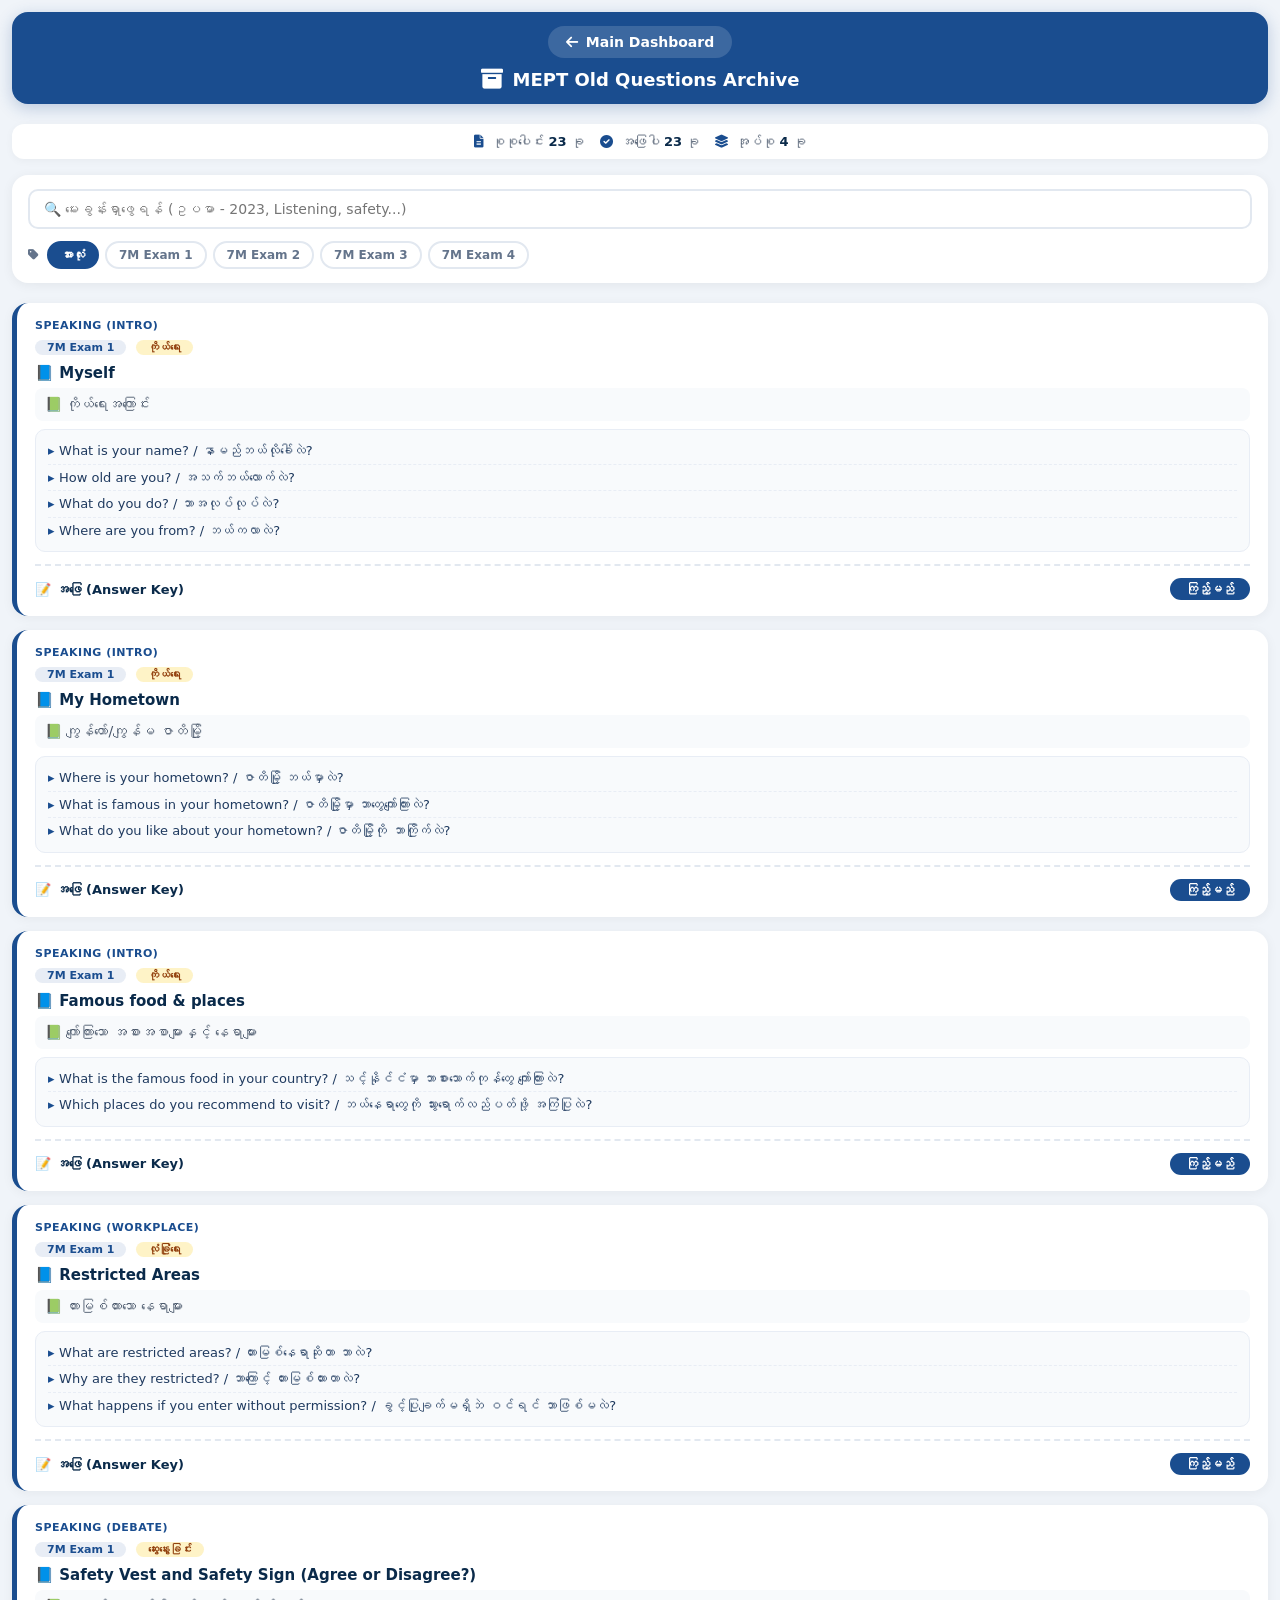
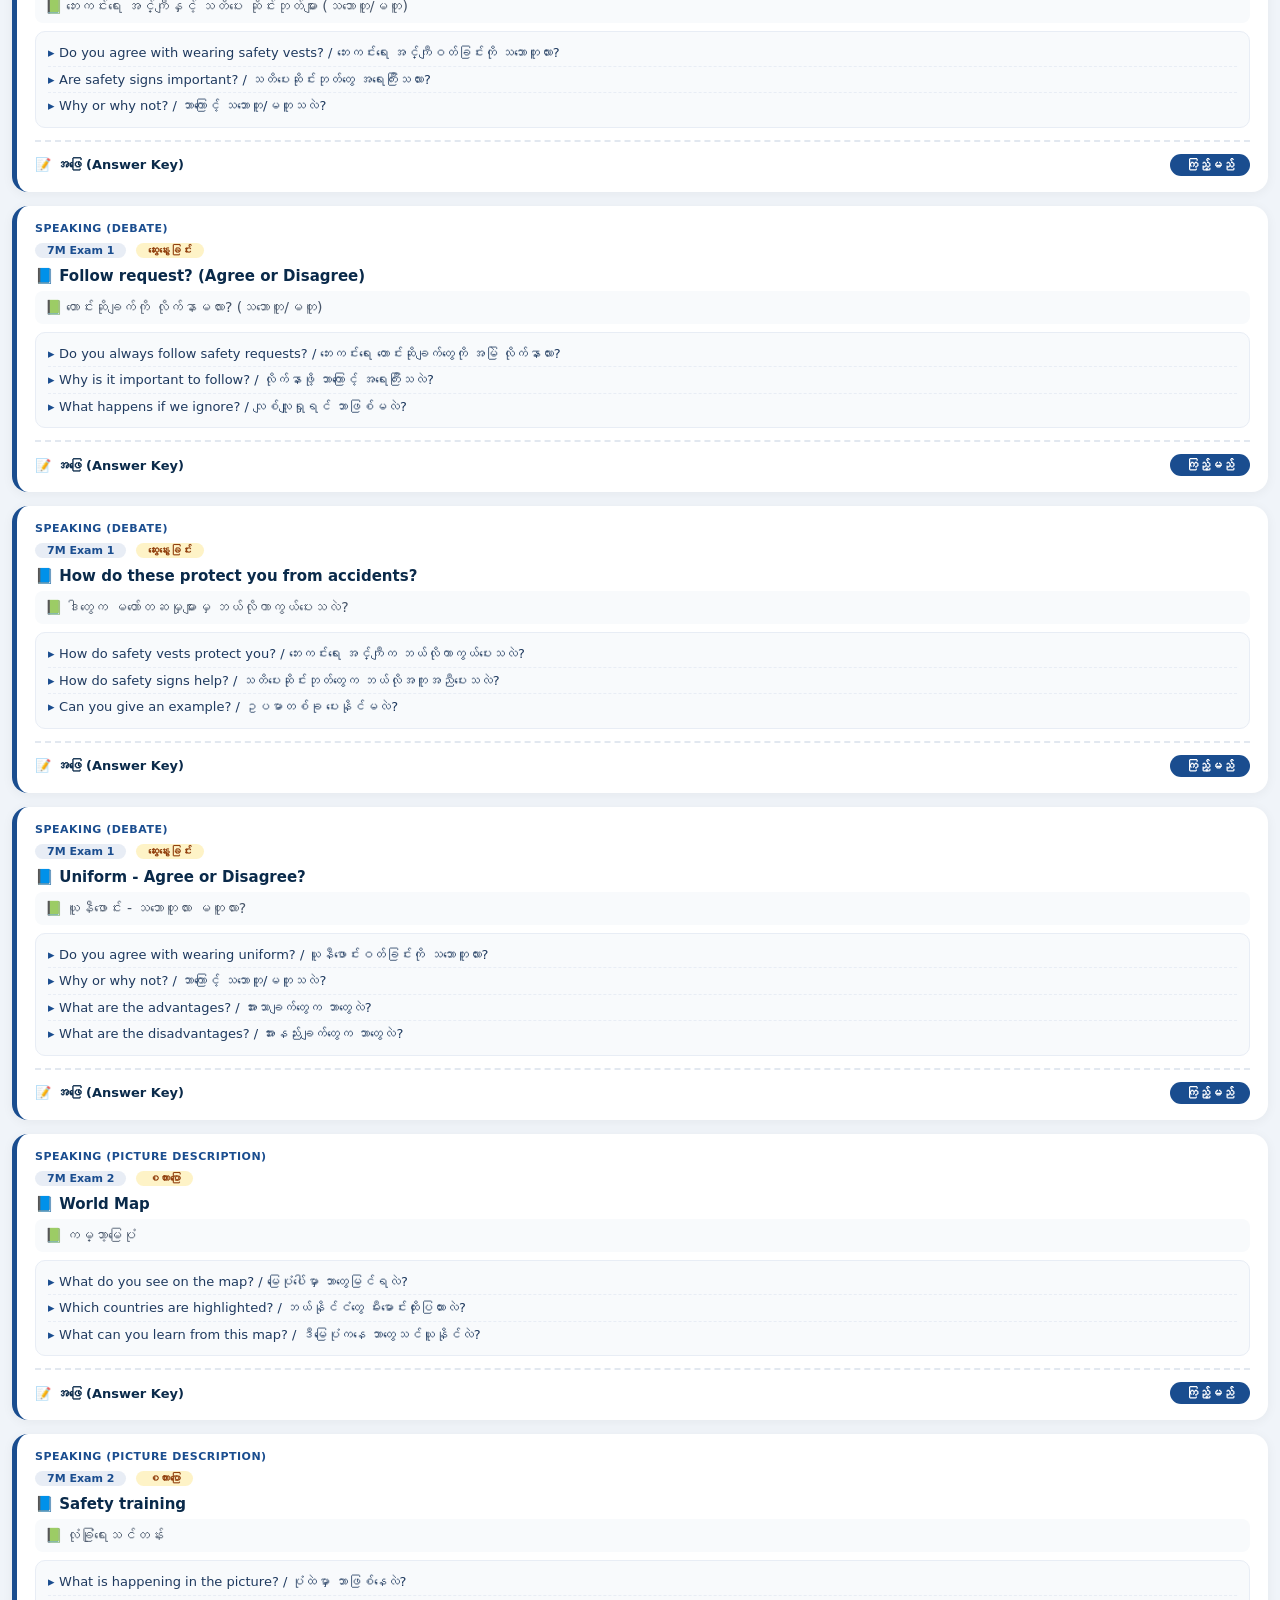
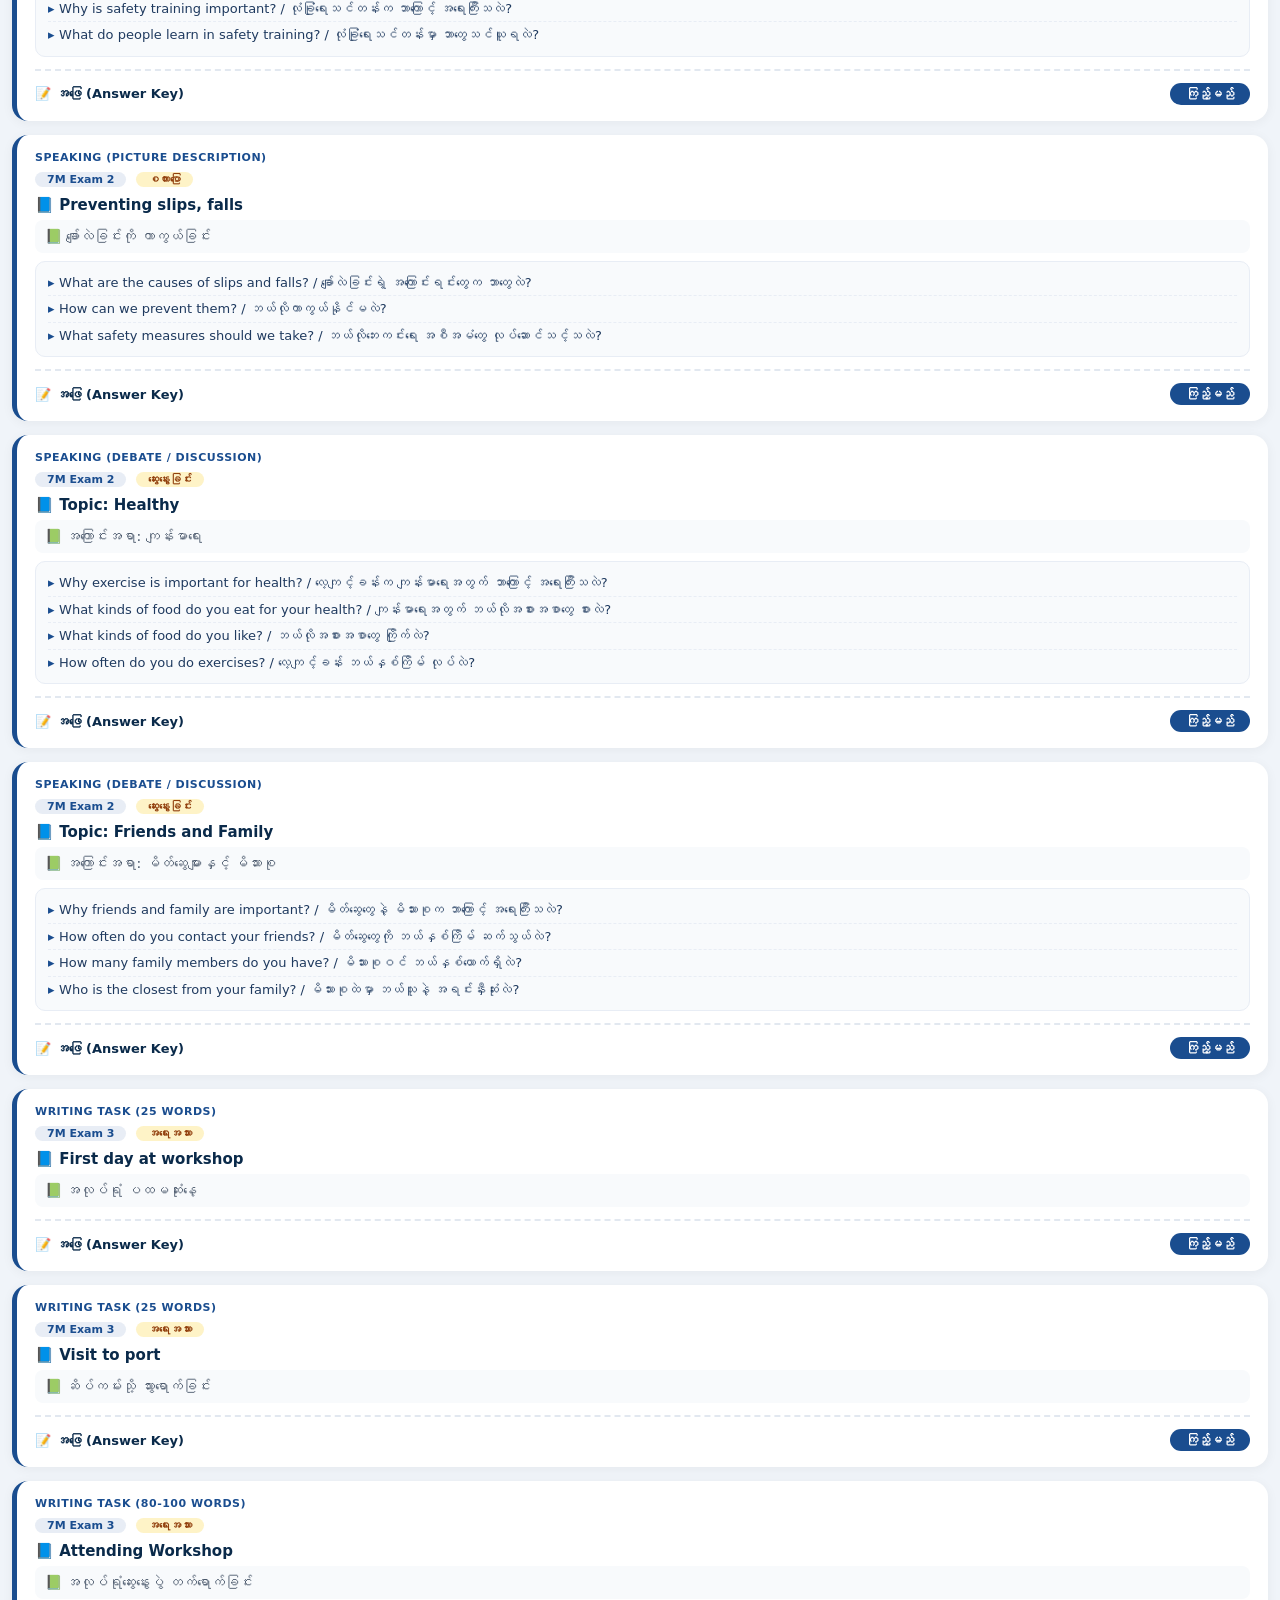
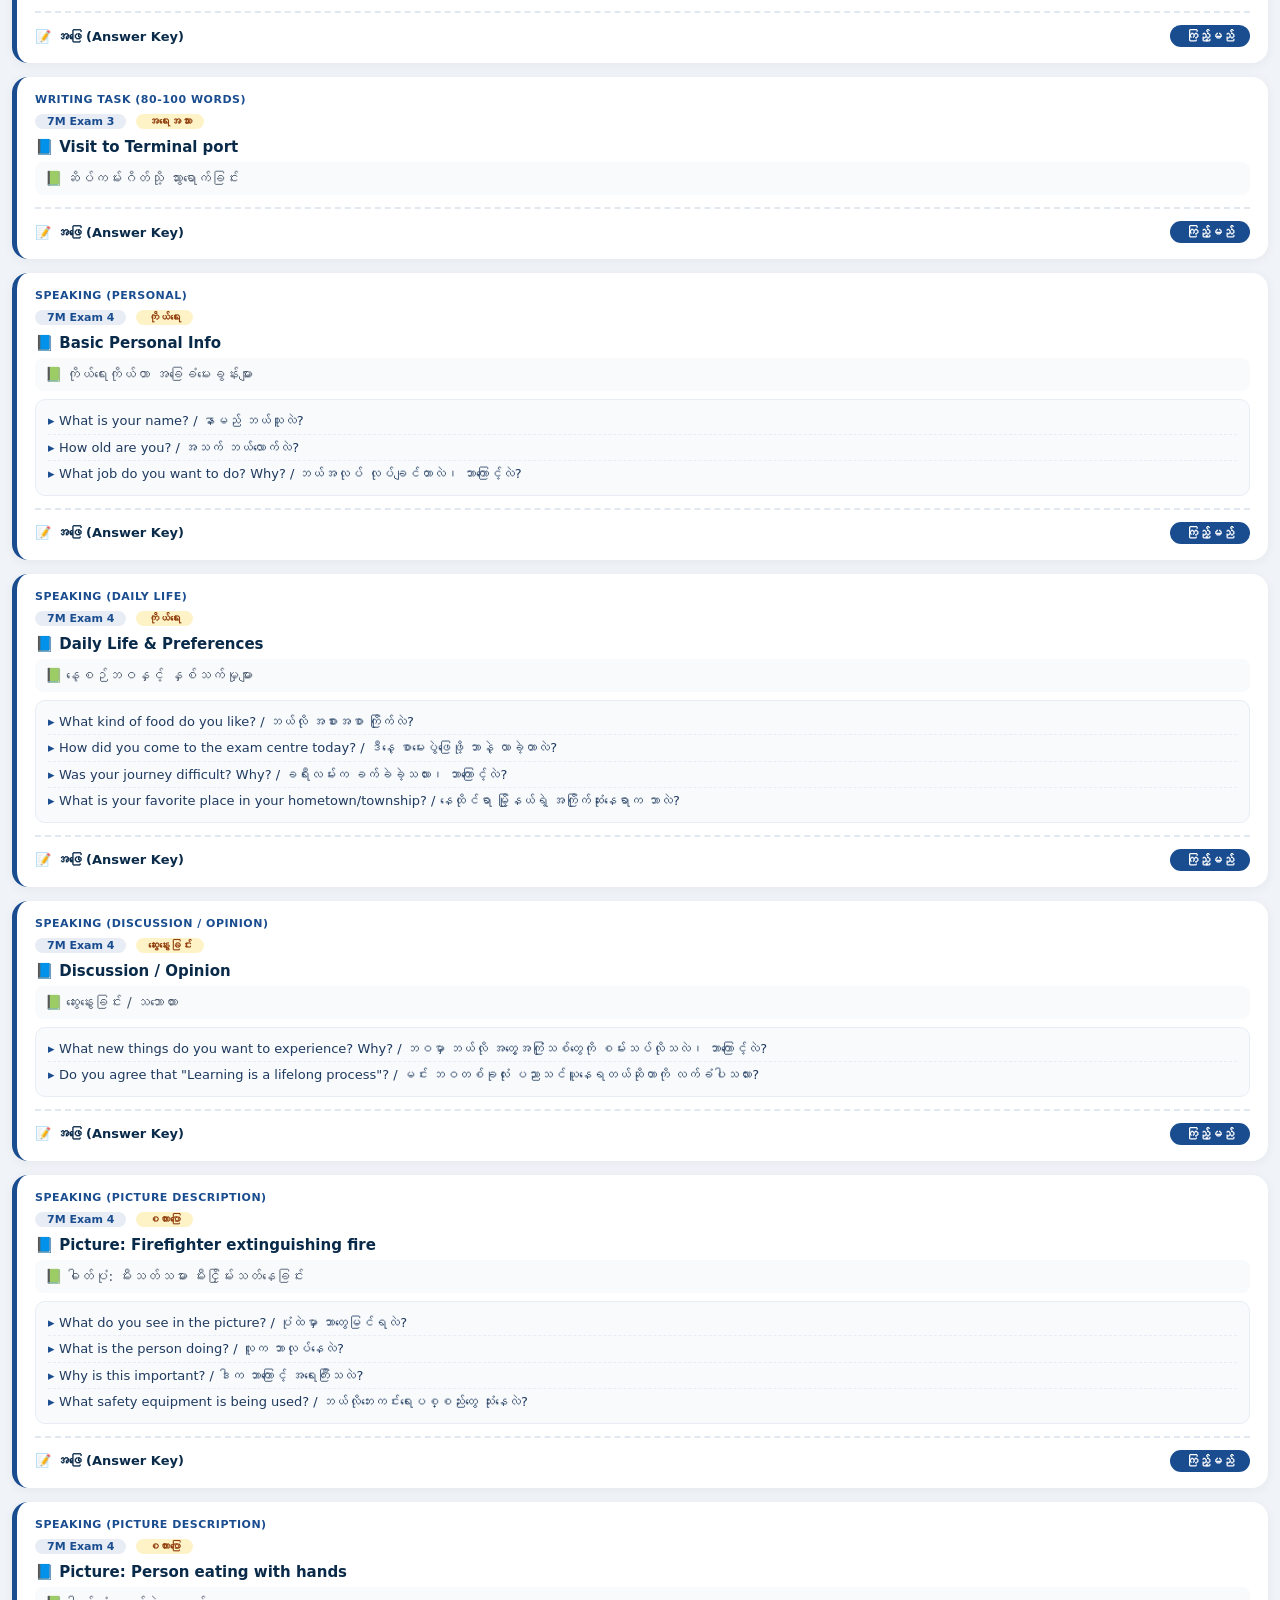
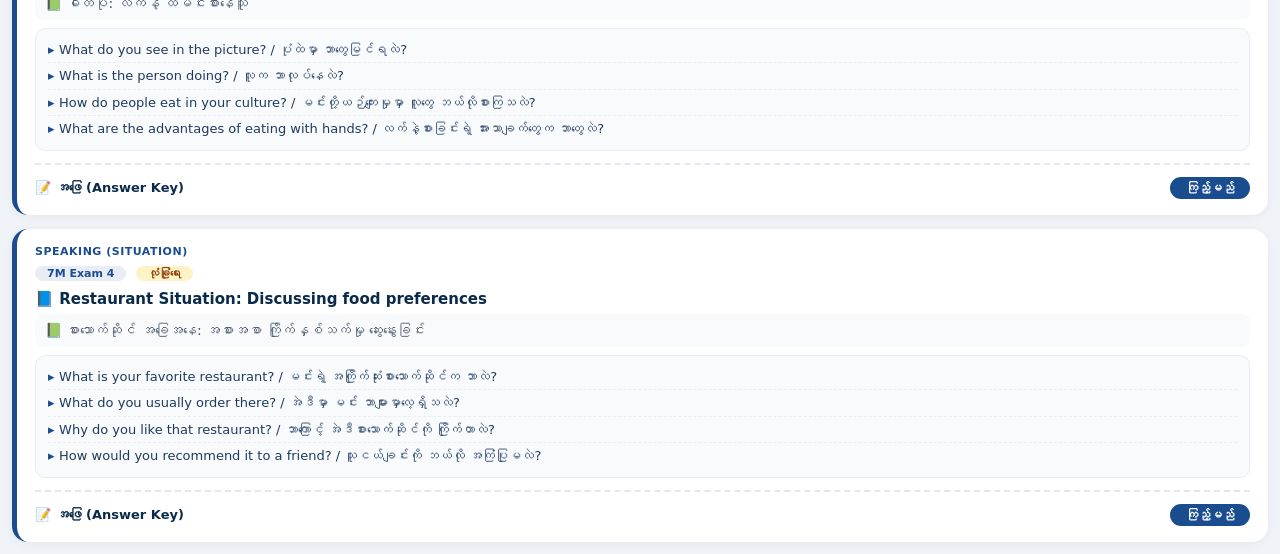
==== oldquestions.html @ 2fddec40 "Add files via upload" ====
<!DOCTYPE html>
<html lang="my">
<head>
    <meta charset="UTF-8">
    <meta name="viewport" content="width=device-width, initial-scale=1.0, maximum-scale=1.0, user-scalable=yes">
    <title>Old Questions - MEPT Master Hub</title>
    <link rel="stylesheet" href="https://cdnjs.cloudflare.com/ajax/libs/font-awesome/6.0.0-beta3/css/all.min.css">
    <style>
        /* ===== RESET & BASE ===== */
        * {
            margin: 0;
            padding: 0;
            box-sizing: border-box;
            font-family: 'Segoe UI', 'Myanmar Text', system-ui, sans-serif;
        }

        body {
            background: #f0f4f9;
            min-height: 100vh;
            padding: 12px;
        }

        /* ===== TOP BAR ===== */
        .top-bar {
            background: #1a4d8f;
            color: white;
            padding: 14px 18px;
            border-radius: 16px;
            display: flex;
            flex-direction: column;
            align-items: stretch;
            gap: 10px;
            margin-bottom: 20px;
            box-shadow: 0 4px 16px rgba(26, 77, 143, 0.25);
        }

        .top-bar h1 {
            font-size: 18px;
            font-weight: 700;
            display: flex;
            align-items: center;
            justify-content: center;
            gap: 10px;
            text-align: center;
        }

        .top-bar h1 i {
            font-size: 22px;
        }

        .back-link {
            color: white;
            text-decoration: none;
            font-weight: 600;
            font-size: 14px;
            display: flex;
            align-items: center;
            justify-content: center;
            gap: 8px;
            background: rgba(255, 255, 255, 0.15);
            padding: 8px 18px;
            border-radius: 50px;
            transition: 0.2s;
            text-align: center;
        }

        .back-link:active {
            background: rgba(255, 255, 255, 0.30);
            transform: scale(0.97);
        }

        /* ===== CONTAINER ===== */
        .container {
            max-width: 100%;
            margin: 0 auto;
        }

        /* ===== FILTER BOX ===== */
        .filter-box {
            display: flex;
            flex-direction: column;
            gap: 12px;
            margin-bottom: 20px;
            background: #ffffff;
            padding: 14px 16px;
            border-radius: 16px;
            box-shadow: 0 2px 12px rgba(0, 0, 0, 0.06);
        }

        .filter-box .search-input {
            width: 100%;
            padding: 10px 14px;
            border: 2px solid #e2e8f0;
            border-radius: 10px;
            font-size: 14px;
            outline: none;
            transition: 0.25s;
        }

        .filter-box .search-input:focus {
            border-color: #1a4d8f;
            box-shadow: 0 0 0 4px rgba(26, 77, 143, 0.08);
        }

        .filter-group {
            display: flex;
            flex-wrap: wrap;
            gap: 6px;
            align-items: center;
        }

        .filter-btn,
        .cat-btn {
            padding: 5px 12px;
            border: 2px solid #e2e8f0;
            border-radius: 50px;
            background: #fff;
            font-size: 12px;
            font-weight: 600;
            color: #64748b;
            cursor: pointer;
            transition: 0.2s;
            white-space: nowrap;
            touch-action: manipulation;
        }

        .filter-btn:active,
        .cat-btn:active {
            transform: scale(0.95);
        }

        .filter-btn:hover,
        .cat-btn:hover {
            border-color: #1a4d8f;
            color: #1a4d8f;
        }

        .filter-btn.active,
        .cat-btn.active {
            background: #1a4d8f;
            border-color: #1a4d8f;
            color: #fff;
        }

        .filter-label {
            font-size: 12px;
            font-weight: 600;
            color: #64748b;
            display: flex;
            align-items: center;
            gap: 4px;
            margin-right: 2px;
        }

        /* ===== QUESTION LIST ===== */
        .question-list {
            display: flex;
            flex-direction: column;
            gap: 14px;
        }

        .question-card {
            background: #ffffff;
            border-radius: 16px;
            padding: 16px 18px;
            box-shadow: 0 2px 12px rgba(0, 0, 0, 0.05);
            border-left: 5px solid #1a4d8f;
            transition: 0.2s;
        }

        .question-card:active {
            transform: scale(0.99);
        }

        .question-card .type {
            font-size: 11px;
            font-weight: 700;
            color: #1a4d8f;
            text-transform: uppercase;
            letter-spacing: 0.5px;
            margin-bottom: 4px;
        }

        .question-card .batch-tag {
            display: inline-block;
            background: #e8edf5;
            color: #1a4d8f;
            padding: 1px 12px;
            border-radius: 50px;
            font-size: 11px;
            font-weight: 600;
            margin-right: 4px;
        }

        .question-card .category-tag {
            display: inline-block;
            background: #fef3c7;
            color: #92400e;
            padding: 1px 12px;
            border-radius: 50px;
            font-size: 11px;
            font-weight: 600;
        }

        .question-card .en {
            font-size: 15px;
            font-weight: 700;
            color: #0a2a4a;
            margin-top: 8px;
            line-height: 1.4;
        }

        .question-card .my {
            font-size: 14px;
            color: #475569;
            margin-top: 4px;
            padding: 6px 10px;
            background: #f8fafc;
            border-radius: 8px;
            line-height: 1.5;
        }

        .question-card .sub-details {
            list-style: none;
            margin-top: 8px;
            padding: 8px 12px;
            background: #f8fafc;
            border-radius: 10px;
            border: 1px solid #e8edf5;
        }

        .question-card .sub-details li {
            padding: 3px 0;
            font-size: 13px;
            color: #1f3a5f;
            border-bottom: 1px dashed #e8edf5;
            line-height: 1.5;
        }

        .question-card .sub-details li:last-child {
            border-bottom: none;
        }

        .question-card .sub-details li::before {
            content: "▸ ";
            color: #1a4d8f;
            font-weight: 700;
        }

        /* ===== ANSWER SECTION ===== */
        .answer-section {
            margin-top: 12px;
            border-top: 2px dashed #e2e8f0;
            padding-top: 12px;
        }

        .answer-label {
            display: flex;
            justify-content: space-between;
            align-items: center;
            font-weight: 600;
            color: #0a2a4a;
            font-size: 13px;
        }

        .toggle-btn {
            background: #1a4d8f;
            border: none;
            color: #fff;
            padding: 4px 16px;
            border-radius: 50px;
            font-size: 12px;
            font-weight: 600;
            cursor: pointer;
            transition: 0.2s;
            touch-action: manipulation;
        }

        .toggle-btn:active {
            background: #0f3a6b;
            transform: scale(0.95);
        }

        .answer-content {
            display: none;
            margin-top: 10px;
            background: #f0f7ff;
            border-radius: 12px;
            padding: 12px 14px;
            border: 1px solid #d4e2f0;
            gap: 10px;
            flex-direction: column;
        }

        .answer-content.show {
            display: flex;
        }

        .answer-content .en-answer {
            font-size: 14px;
            color: #0a2a4a;
            padding: 6px 10px;
            background: #ffffff;
            border-radius: 8px;
            border-left: 4px solid #1a4d8f;
            line-height: 1.7;
        }

        .answer-content .my-answer {
            font-size: 14px;
            color: #1f3a5f;
            padding: 6px 10px;
            background: #ffffff;
            border-radius: 8px;
            border-left: 4px solid #d4891e;
            line-height: 1.7;
        }

        /* ===== EMPTY STATE ===== */
        .empty-state {
            text-align: center;
            padding: 30px 20px;
            color: #94a3b8;
            font-size: 15px;
        }

        .empty-state i {
            font-size: 40px;
            display: block;
            margin-bottom: 10px;
            opacity: 0.5;
        }

        /* ===== STATS ===== */
        .stats-bar {
            display: flex;
            flex-wrap: wrap;
            justify-content: center;
            gap: 8px 16px;
            background: #ffffff;
            padding: 10px 16px;
            border-radius: 12px;
            margin-bottom: 16px;
            box-shadow: 0 2px 8px rgba(0, 0, 0, 0.04);
        }

        .stats-bar .stat-item {
            font-size: 13px;
            color: #475569;
        }

        .stats-bar .stat-item strong {
            color: #0a2a4a;
        }

        .stats-bar .stat-item i {
            color: #1a4d8f;
            margin-right: 4px;
        }

        /* ===== RESPONSIVE ===== */
        @media (max-width: 480px) {
            .filter-btn,
            .cat-btn {
                font-size: 11px;
                padding: 4px 10px;
            }
            .question-card {
                padding: 14px 14px;
            }
            .question-card .en {
                font-size: 14px;
            }
            .question-card .my {
                font-size: 13px;
            }
            .answer-content .en-answer,
            .answer-content .my-answer {
                font-size: 13px;
            }
        }

        @media (max-width: 380px) {
            .filter-group {
                gap: 4px;
            }
            .filter-btn,
            .cat-btn {
                font-size: 10px;
                padding: 3px 8px;
            }
            .top-bar h1 {
                font-size: 16px;
            }
        }

        /* ===== SCROLLBAR ===== */
        ::-webkit-scrollbar {
            width: 6px;
            height: 6px;
        }
        ::-webkit-scrollbar-track {
            background: #f0f4f9;
            border-radius: 10px;
        }
        ::-webkit-scrollbar-thumb {
            background: #b8c9e0;
            border-radius: 10px;
        }
        ::-webkit-scrollbar-thumb:hover {
            background: #8aa3c0;
        }
    </style>
</head>
<body>

    <!-- ===== TOP BAR ===== -->
    <header class="top-bar">
        <div style="display:flex; align-items:center; gap:12px; flex-wrap:wrap; justify-content:center;">
            <a href="index.html" class="back-link"><i class="fas fa-arrow-left"></i> Main Dashboard</a>
        </div>
        <h1><i class="fas fa-archive"></i> MEPT Old Questions Archive</h1>
    </header>

    <!-- ===== MAIN CONTENT ===== -->
    <main class="container">

        <!-- Stats -->
        <div class="stats-bar" id="statsBar">
            <span class="stat-item"><i class="fas fa-file-alt"></i> စုစုပေါင်း <strong id="totalCount">0</strong> ခု</span>
            <span class="stat-item"><i class="fas fa-check-circle"></i> အဖြေပါ <strong id="answerCount">0</strong> ခု</span>
            <span class="stat-item"><i class="fas fa-layer-group"></i> အုပ်စု <strong id="batchCount">0</strong> ခု</span>
        </div>

        <!-- Filter -->
        <div class="filter-box">
            <input type="text" class="search-input" id="searchInput" placeholder="🔍 မေးခွန်းရှာဖွေရန် (ဥပမာ - 2023, Listening, safety...)">

            <div class="filter-group">
                <span class="filter-label"><i class="fas fa-tag"></i></span>
                <button class="filter-btn active" data-batch="all">အားလုံး</button>
                <button class="filter-btn" data-batch="7m_exam1">7M Exam 1</button>
                <button class="filter-btn" data-batch="7m_exam2">7M Exam 2</button>
                <button class="filter-btn" data-batch="7m_exam3">7M Exam 3</button>
                <button class="filter-btn" data-batch="7m_exam4">7M Exam 4</button>
            </div>

            
        </div>

        <!-- Question List -->
        <div class="question-list" id="questionList">
            <!-- Dynamically rendered -->
        </div>
    </main>

    <script>
        // ============================================================
        // 1. QUESTIONS DATA (All Answer Keys Included)
        // ============================================================
        const questionsData = [
            // ===== 7M EXAM 1 =====
            {
                batch: '7m_exam1',
                category: 'personal',
                type: 'Speaking (Intro)',
                en: 'Myself',
                my: 'ကိုယ်ရေးအကြောင်း',
                sub: [
                    'What is your name? / နာမည်ဘယ်လိုခေါ်လဲ?',
                    'How old are you? / အသက်ဘယ်လောက်လဲ?',
                    'What do you do? / ဘာအလုပ်လုပ်လဲ?',
                    'Where are you from? / ဘယ်ကလာလဲ?'
                ],
                answer: {
                    en: 'My name is John Smith. I am 25 years old. I am a maritime student at the academy. I come from Yangon, Myanmar.',
                    my: 'ကျွန်တော့်နာမည်က John Smith ပါ။ အသက် ၂၅ နှစ်ပါ။ ကျွန်တော်က ရေကြောင်းသင်တန်းကျောင်းက ကျောင်းသားပါ။ မြန်မာနိုင်ငံ၊ ရန်ကုန်ကလာတာပါ။'
                }
            },
            {
                batch: '7m_exam1',
                category: 'personal',
                type: 'Speaking (Intro)',
                en: 'My Hometown',
                my: 'ကျွန်တော်/ကျွန်မ ဇာတိမြို့',
                sub: [
                    'Where is your hometown? / ဇာတိမြို့ ဘယ်မှာလဲ?',
                    'What is famous in your hometown? / ဇာတိမြို့မှာ ဘာတွေကျော်ကြားလဲ?',
                    'What do you like about your hometown? / ဇာတိမြို့ကို ဘာကြိုက်လဲ?'
                ],
                answer: {
                    en: 'My hometown is Yangon, the largest city in Myanmar. It is famous for the Shwedagon Pagoda and delicious street food. I love the peaceful atmosphere and friendly people there.',
                    my: 'ကျွန်တော့်ဇာတိမြို့က မြန်မာနိုင်ငံရဲ့ အကြီးဆုံးမြို့ဖြစ်တဲ့ ရန်ကုန်မြို့ပါ။ ရွှေတိဂုံစေတီတော်နဲ့ အရသာရှိတဲ့ လမ်းဘေးအစားအစာတွေအတွက် ကျော်ကြားပါတယ်။ အဲဒီမှာ ငြိမ်းချမ်းတဲ့ လေထုနဲ့ ဖော်ရွေတဲ့လူတွေကို ကျွန်တော် သဘောကျတယ်။'
                }
            },
            {
                batch: '7m_exam1',
                category: 'personal',
                type: 'Speaking (Intro)',
                en: 'Famous food & places',
                my: 'ကျော်ကြားသော အစားအစာများနှင့် နေရာများ',
                sub: [
                    'What is the famous food in your country? / သင့်နိုင်ငံမှာ ဘာစားသောက်ကုန်တွေ ကျော်ကြားလဲ?',
                    'Which places do you recommend to visit? / ဘယ်နေရာတွေကို သွားရောက်လည်ပတ်ဖို့ အကြံပြုလဲ?'
                ],
                answer: {
                    en: 'In Myanmar, Mohinga is very famous. It is a delicious fish noodle soup. I recommend visiting Bagan, which has thousands of ancient temples, and Inle Lake, where you can see floating gardens.',
                    my: 'မြန်မာနိုင်ငံမှာ မုန့်ဟင်းခါးက အရမ်းကျော်ကြားပါတယ်။ ဒါက ငါးခေါက်ဆွဲဟင်းချိုတစ်မျိုးပါ။ ပုဂံကို သွားရောက်လည်ပတ်ဖို့ အကြံပြုချင်ပါတယ်။ အဲဒီမှာ ရှေးဟောင်းဘုရားပေါင်းထောင်ချီရှိတယ်။ အင်းလေးကန်ကိုလည်း သွားလို့ရပါတယ်။ အဲဒီမှာ ရေပေါ်ဥယျာဉ်တွေကို မြင်ရမှာပါ။'
                }
            },
            {
                batch: '7m_exam1',
                category: 'safety',
                type: 'Speaking (Workplace)',
                en: 'Restricted Areas',
                my: 'တားမြစ်ထားသော နေရာများ',
                sub: [
                    'What are restricted areas? / တားမြစ်နေရာဆိုတာ ဘာလဲ?',
                    'Why are they restricted? / ဘာကြောင့် တားမြစ်ထားတာလဲ?',
                    'What happens if you enter without permission? / ခွင့်ပြုချက်မရှိဘဲ ဝင်ရင် ဘာဖြစ်မလဲ?'
                ],
                answer: {
                    en: 'Restricted areas are places where only authorized personnel can enter. They are restricted for safety and security reasons. If you enter without permission, you may face serious consequences like accidents, injuries, or even legal action.',
                    my: 'တားမြစ်နေရာဆိုတာ ခွင့်ပြုချက်ရှိတဲ့သူတွေသာ ဝင်ရောက်နိုင်တဲ့နေရာတွေပါ။ လုံခြုံရေးနဲ့ ဘေးကင်းရေးအတွက် တားမြစ်ထားတာပါ။ ခွင့်ပြုချက်မရှိဘဲ ဝင်ရင် မတော်တဆမှုတွေ၊ ဒဏ်ရာရမှုတွေ၊ ဒါမှမဟုတ် တရားရေးဆိုင်ရာ အရေးယူမှုတွေလိုမျိုး ဆိုးကျိုးတွေ ခံစားရနိုင်ပါတယ်။'
                }
            },
            {
                batch: '7m_exam1',
                category: 'debate',
                type: 'Speaking (Debate)',
                en: 'Safety Vest and Safety Sign (Agree or Disagree?)',
                my: 'ဘေးကင်းရေး အင်္ကျီနှင့် သတိပေး ဆိုင်းဘုတ်များ (သဘောတူ/မတူ)',
                sub: [
                    'Do you agree with wearing safety vests? / ဘေးကင်းရေး အင်္ကျီဝတ်ခြင်းကို သဘောတူလား?',
                    'Are safety signs important? / သတိပေးဆိုင်းဘုတ်တွေ အရေးကြီးသလား?',
                    'Why or why not? / ဘာကြောင့် သဘောတူ/မတူသလဲ?'
                ],
                answer: {
                    en: 'Yes, I strongly agree with wearing safety vests. They make workers visible and protect them from accidents. Safety signs are also very important because they warn people about dangers. Without these measures, many accidents could happen. Safety should always come first.',
                    my: 'ဟုတ်ကဲ့၊ ဘေးကင်းရေးအင်္ကျီဝတ်တာကို ကျွန်တော် အပြင်းအထန် သဘောတူတယ်။ သူတို့က အလုပ်သမားတွေကို မြင်သာစေပြီး မတော်တဆမှုတွေကနေ ကာကွယ်ပေးတယ်။ သတိပေးဆိုင်းဘုတ်တွေလည်း အရမ်းအရေးကြီးတယ်။ ဘာဖြစ်လို့လဲဆိုတော့ သူတို့က လူတွေကို အန္တရာယ်တွေအကြောင်း သတိပေးတယ်။ ဒီအစီအမံတွေမရှိရင် မတော်တဆမှုတွေ အများကြီးဖြစ်နိုင်တယ်။ ဘေးကင်းရေးကို အမြဲတမ်း ဦးစားပေးသင့်တယ်။'
                }
            },
            {
                batch: '7m_exam1',
                category: 'debate',
                type: 'Speaking (Debate)',
                en: 'Follow request? (Agree or Disagree)',
                my: 'တောင်းဆိုချက်ကို လိုက်နာမလား? (သဘောတူ/မတူ)',
                sub: [
                    'Do you always follow safety requests? / ဘေးကင်းရေး တောင်းဆိုချက်တွေကို အမြဲ လိုက်နာလား?',
                    'Why is it important to follow? / လိုက်နာဖို့ ဘာကြောင့် အရေးကြီးသလဲ?',
                    'What happens if we ignore? / လျစ်လျူရှုရင် ဘာဖြစ်မလဲ?'
                ],
                answer: {
                    en: 'Yes, I always follow safety requests because they are made for our protection. It is important to follow them to prevent accidents and injuries. If we ignore safety requests, we put ourselves and others in danger. Following rules shows responsibility and respect for others.',
                    my: 'ဟုတ်ကဲ့၊ ကျွန်တော် ဘေးကင်းရေး တောင်းဆိုချက်တွေကို အမြဲလိုက်နာတယ်။ ဘာဖြစ်လို့လဲဆိုတော့ သူတို့က ကျွန်တော်တို့ရဲ့ ကာကွယ်ရေးအတွက် လုပ်ထားတာပါ။ မတော်တဆမှုတွေနဲ့ ဒဏ်ရာတွေကို ကာကွယ်ဖို့ လိုက်နာဖို့ အရေးကြီးတယ်။ ဘေးကင်းရေး တောင်းဆိုချက်တွေကို လျစ်လျူရှုရင် ကိုယ်ရော သူများပါ အန္တရာယ်ထဲ ထည့်လိုက်သလိုဖြစ်တယ်။ စည်းမျဉ်းတွေကို လိုက်နာတာက တာဝန်ယူမှုနဲ့ သူတစ်ပါးကို လေးစားမှုကို ပြသခြင်းပါ။'
                }
            },
            {
                batch: '7m_exam1',
                category: 'debate',
                type: 'Speaking (Debate)',
                en: 'How do these protect you from accidents?',
                my: 'ဒါတွေက မတော်တဆမှုများမှ ဘယ်လိုကာကွယ်ပေးသလဲ?',
                sub: [
                    'How do safety vests protect you? / ဘေးကင်းရေး အင်္ကျီက ဘယ်လိုကာကွယ်ပေးသလဲ?',
                    'How do safety signs help? / သတိပေးဆိုင်းဘုတ်တွေက ဘယ်လိုအကူအညီပေးသလဲ?',
                    'Can you give an example? / ဥပမာတစ်ခု ပေးနိုင်မလဲ?'
                ],
                answer: {
                    en: 'Safety vests protect us by making us visible to others, especially in dark or busy areas. Safety signs warn us about dangers like slippery floors or falling objects. For example, a "Wet Floor" sign tells people to be careful. These measures prevent accidents and save lives.',
                    my: 'ဘေးကင်းရေးအင်္ကျီက ကျွန်တော်တို့ကို အထူးသဖြင့် မှောင်တဲ့နေရာ ဒါမှမဟုတ် လူစည်ကားတဲ့နေရာတွေမှာ မြင်သာအောင် လုပ်ပေးပြီး ကာကွယ်ပေးတယ်။ သတိပေးဆိုင်းဘုတ်တွေက ချော်တဲ့ကြမ်းပြင်လို ဒါမှမဟုတ် ပြုတ်ကျတဲ့ပစ္စည်းတွေလိုမျိုး အန္တရာယ်တွေအကြောင်း သတိပေးတယ်။ ဥပမာ၊ "စိုစွတ်သောကြမ်းပြင်" ဆိုင်းဘုတ်က လူတွေကို သတိထားဖို့ ပြောတယ်။ ဒီအစီအမံတွေက မတော်တဆမှုတွေကို ကာကွယ်ပြီး အသက်တွေကို ကယ်တယ်။'
                }
            },
            {
                batch: '7m_exam1',
                category: 'debate',
                type: 'Speaking (Debate)',
                en: 'Uniform - Agree or Disagree?',
                my: 'ယူနီဖောင်း - သဘောတူလား မတူလား?',
                sub: [
                    'Do you agree with wearing uniform? / ယူနီဖောင်းဝတ်ခြင်းကို သဘောတူလား?',
                    'Why or why not? / ဘာကြောင့် သဘောတူ/မတူသလဲ?',
                    'What are the advantages? / အားသာချက်တွေက ဘာတွေလဲ?',
                    'What are the disadvantages? / အားနည်းချက်တွေက ဘာတွေလဲ?'
                ],
                answer: {
                    en: 'I agree with wearing uniforms because they create a professional image and make everyone equal. The advantages are that uniforms identify staff easily and promote teamwork. However, some people may not like uniforms because they limit personal style. Overall, I believe uniforms are beneficial in workplaces, especially on ships.',
                    my: 'ယူနီဖောင်းဝတ်တာကို ကျွန်တော် သဘောတူတယ်။ ဘာဖြစ်လို့လဲဆိုတော့ သူတို့က ပရော်ဖက်ရှင်နယ်ပုံရိပ်ကို ဖန်တီးပေးပြီး လူတိုင်းကို တန်းတူဖြစ်စေတယ်။ အားသာချက်တွေက ယူနီဖောင်းက ဝန်ထမ်းတွေကို အလွယ်တကူခွဲခြားသိစေပြီး အဖွဲ့လိုက်လုပ်ဆောင်မှုကို အားပေးတယ်။ ဒါပေမယ့် တချို့လူတွေက ကိုယ်ပိုင်စတိုင်ကို ကန့်သတ်တာကြောင့် ယူနီဖောင်းကို မကြိုက်နိုင်ဘူး။ ခြုံငုံကြည့်ရင် အထူးသဖြင့် သင်္ဘောတွေပေါ်မှာ အလုပ်ခွင်တွေမှာ ယူနီဖောင်းက အကျိုးရှိတယ်လို့ ကျွန်တော်ယုံကြည်တယ်။'
                }
            },

            // ===== 7M EXAM 2 =====
            {
                batch: '7m_exam2',
                category: 'speaking',
                type: 'Speaking (Picture Description)',
                en: 'World Map',
                my: 'ကမ္ဘာ့မြေပုံ',
                sub: [
                    'What do you see on the map? / မြေပုံပေါ်မှာ ဘာတွေမြင်ရလဲ?',
                    'Which countries are highlighted? / ဘယ်နိုင်ငံတွေ မီးမောင်းထိုးပြထားလဲ?',
                    'What can you learn from this map? / ဒီမြေပုံကနေ ဘာတွေသင်ယူနိုင်လဲ?'
                ],
                answer: {
                    en: 'On the world map, I can see all the continents and oceans. Some countries are highlighted in different colors. The map shows political boundaries and geographical features. From this map, I can learn about the location of countries, their sizes, and their neighbors. It helps me understand global geography.',
                    my: 'ကမ္ဘာ့မြေပုံပေါ်မှာ တိုက်ကြီးအားလုံးနဲ့ သမုဒ္ဒရာတွေကို မြင်ရတယ်။ တချို့နိုင်ငံတွေကို အရောင်အမျိုးမျိုးနဲ့ မီးမောင်းထိုးပြထားတယ်။ မြေပုံက နိုင်ငံရေးနယ်နိမိတ်တွေနဲ့ ပထဝီဝင်အသွင်အပြင်တွေကို ပြသထားတယ်။ ဒီမြေပုံကနေ နိုင်ငံတွေရဲ့ တည်နေရာ၊ အရွယ်အစားနဲ့ အိမ်နီးချင်းတွေအကြောင်း သင်ယူနိုင်တယ်။ ဒါက ကမ္ဘာ့ပထဝီဝင်ကို နားလည်ဖို့ အကူအညီပေးတယ်။'
                }
            },
            {
                batch: '7m_exam2',
                category: 'speaking',
                type: 'Speaking (Picture Description)',
                en: 'Safety training',
                my: 'လုံခြုံရေးသင်တန်း',
                sub: [
                    'What is happening in the picture? / ပုံထဲမှာ ဘာဖြစ်နေလဲ?',
                    'Why is safety training important? / လုံခြုံရေးသင်တန်းက ဘာကြောင့် အရေးကြီးသလဲ?',
                    'What do people learn in safety training? / လုံခြုံရေးသင်တန်းမှာ ဘာတွေသင်ယူရလဲ?'
                ],
                answer: {
                    en: 'In the picture, workers are attending a safety training session. They are learning about emergency procedures and safety equipment. Safety training is important because it prepares people for emergencies and prevents accidents. In these sessions, people learn about first aid, fire safety, and how to use safety equipment properly.',
                    my: 'ပုံထဲမှာ အလုပ်သမားတွေ လုံခြုံရေးသင်တန်းကို တက်ရောက်နေကြတယ်။ သူတို့က အရေးပေါ်လုပ်ထုံးလုပ်နည်းတွေနဲ့ ဘေးကင်းရေးပစ္စည်းတွေအကြောင်း သင်ယူနေကြတယ်။ လုံခြုံရေးသင်တန်းက အရေးကြီးတယ်။ ဘာဖြစ်လို့လဲဆိုတော့ ဒါက လူတွေကို အရေးပေါ်အခြေအနေတွေအတွက် ပြင်ဆင်ပေးပြီး မတော်တဆမှုတွေကို ကာကွယ်ပေးတယ်။ ဒီသင်တန်းတွေမှာ လူတွေက ရှေးဦးသူနာပြုနည်း၊ မီးဘေးလုံခြုံရေးနဲ့ ဘေးကင်းရေးပစ္စည်းတွေကို ဘယ်လိုမှန်ကန်စွာသုံးရမယ်ဆိုတာ သင်ယူရတယ်။'
                }
            },
            {
                batch: '7m_exam2',
                category: 'speaking',
                type: 'Speaking (Picture Description)',
                en: 'Preventing slips, falls',
                my: 'ချော်လဲခြင်းကို ကာကွယ်ခြင်း',
                sub: [
                    'What are the causes of slips and falls? / ချော်လဲခြင်းရဲ့ အကြောင်းရင်းတွေက ဘာတွေလဲ?',
                    'How can we prevent them? / ဘယ်လိုကာကွယ်နိုင်မလဲ?',
                    'What safety measures should we take? / ဘယ်လိုဘေးကင်းရေး အစီအမံတွေ လုပ်ဆောင်သင့်သလဲ?'
                ],
                answer: {
                    en: 'Slips and falls are often caused by wet floors, uneven surfaces, or poor lighting. We can prevent them by keeping floors clean and dry, using warning signs, and wearing proper footwear. Safety measures include regular cleaning, good lighting, and using anti-slip mats. These actions help create a safer environment.',
                    my: 'ချော်လဲခြင်းတွေက စိုစွတ်တဲ့ကြမ်းပြင်၊ မညီညာတဲ့မျက်နှာပြင် ဒါမှမဟုတ် အလင်းရောင်မကောင်းတာတွေကြောင့် ဖြစ်တတ်ပါတယ်။ ကြမ်းပြင်တွေကို သန့်ရှင်းပြီး ခြောက်သွေ့အောင်ထားခြင်း၊ သတိပေးဆိုင်းဘုတ်တွေသုံးခြင်းနဲ့ သင့်တော်တဲ့ဖိနပ်စီးခြင်းတို့ဖြင့် ကာကွယ်နိုင်ပါတယ်။ ဘေးကင်းရေးအစီအမံတွေက ပုံမှန်သန့်ရှင်းရေးလုပ်ခြင်း၊ အလင်းရောင်ကောင်းအောင်ထားခြင်းနဲ့ ချော်လဲမှုကာကွယ်တဲ့ဖျာတွေသုံးခြင်းတို့ ပါဝင်ပါတယ်။ ဒီလုပ်ဆောင်ချက်တွေက ပိုလုံခြုံတဲ့ပတ်ဝန်းကျင်ကို ဖန်တီးပေးပါတယ်။'
                }
            },
            {
                batch: '7m_exam2',
                category: 'debate',
                type: 'Speaking (Debate / Discussion)',
                en: 'Topic: Healthy',
                my: 'အကြောင်းအရာ: ကျန်းမာရေး',
                sub: [
                    'Why exercise is important for health? / လေ့ကျင့်ခန်းက ကျန်းမာရေးအတွက် ဘာကြောင့် အရေးကြီးသလဲ?',
                    'What kinds of food do you eat for your health? / ကျန်းမာရေးအတွက် ဘယ်လိုအစားအစာတွေ စားလဲ?',
                    'What kinds of food do you like? / ဘယ်လိုအစားအစာတွေ ကြိုက်လဲ?',
                    'How often do you do exercises? / လေ့ကျင့်ခန်း ဘယ်နှစ်ကြိမ် လုပ်လဲ?'
                ],
                answer: {
                    en: 'Exercise is important because it keeps our body strong and healthy. It also reduces stress and improves our mood. For my health, I eat fruits, vegetables, and fish. I like traditional food and seafood. I do exercises three times a week, including walking and swimming. Regular exercise and healthy food help me stay fit.',
                    my: 'လေ့ကျင့်ခန်းက ကျွန်တော်တို့ရဲ့ ခန္ဓာကိုယ်ကို သန်စွမ်းပြီး ကျန်းမာစေတဲ့အတွက် အရေးကြီးတယ်။ စိတ်ဖိစီးမှုကိုလည်း လျော့ကျစေပြီး စိတ်ခံစားချက်ကို ကောင်းစေတယ်။ ကျွန်တော့်ကျန်းမာရေးအတွက် သစ်သီးတွေ၊ ဟင်းသီးဟင်းရွက်တွေနဲ့ ငါးတွေကို စားတယ်။ ရိုးရာအစားအစာတွေနဲ့ ပင်လယ်စာတွေကို ကြိုက်တယ်။ တစ်ပတ်ကို သုံးကြိမ် လေ့ကျင့်ခန်းလုပ်တယ်။ လမ်းလျှောက်တာနဲ့ ရေကူးတာတွေ ပါဝင်တယ်။ ပုံမှန်လေ့ကျင့်ခန်းနဲ့ ကျန်းမာရေးနဲ့ညီညွတ်တဲ့ အစားအစာတွေက ကျွန်တော်ကို ကြံ့ခိုင်နေစေတယ်။'
                }
            },
            {
                batch: '7m_exam2',
                category: 'debate',
                type: 'Speaking (Debate / Discussion)',
                en: 'Topic: Friends and Family',
                my: 'အကြောင်းအရာ: မိတ်ဆွေများနှင့် မိသားစု',
                sub: [
                    'Why friends and family are important? / မိတ်ဆွေတွေနဲ့ မိသားစုက ဘာကြောင့် အရေးကြီးသလဲ?',
                    'How often do you contact your friends? / မိတ်ဆွေတွေကို ဘယ်နှစ်ကြိမ် ဆက်သွယ်လဲ?',
                    'How many family members do you have? / မိသားစုဝင် ဘယ်နှစ်ယောက်ရှိလဲ?',
                    'Who is the closest from your family? / မိသားစုထဲမှာ ဘယ်သူနဲ့ အရင်းနှီးဆုံးလဲ?'
                ],
                answer: {
                    en: 'Friends and family are important because they support us emotionally and give us strength. I contact my friends every day through messages and calls. I have five family members: my parents, two sisters, and me. My mother is the closest to me because she always cares for me and gives me good advice.',
                    my: 'မိတ်ဆွေတွေနဲ့ မိသားစုက စိတ်ပိုင်းဆိုင်ရာမှာ ကျွန်တော်တို့ကို ထောက်ပံ့ပေးပြီး ခွန်အားပေးတဲ့အတွက် အရေးကြီးတယ်။ မိတ်ဆွေတွေကို စာတိုပေးပို့တာနဲ့ ဖုန်းဆက်တာတွေကနေ နေ့တိုင်း ဆက်သွယ်တယ်။ ကျွန်တော့်မိသားစုမှာ ငါးယောက်ရှိတယ်။ အဖေ၊ အမေ၊ အစ်မနှစ်ယောက်နဲ့ ကျွန်တော်ပါ။ အမေက ကျွန်တော်နဲ့ အရင်းနှီးဆုံးပါ။ သူက ကျွန်တော့်ကို အမြဲဂရုစိုက်ပြီး အကြံကောင်းတွေ ပေးတယ်။'
                }
            },

            // ===== 7M EXAM 3 =====
            {
                batch: '7m_exam3',
                category: 'writing',
                type: 'Writing Task (25 words)',
                en: 'First day at workshop',
                my: 'အလုပ်ရုံ ပထမဆုံးနေ့',
                answer: {
                    en: 'My first day at the workshop was exciting. I met many new colleagues and learned about the safety rules. Everyone was friendly and helpful. I felt very welcome.',
                    my: 'အလုပ်ရုံမှာ ကျွန်တော့်ရဲ့ ပထမဆုံးနေ့က စိတ်လှုပ်ရှားစရာကောင်းခဲ့တယ်။ လုပ်ဖော်ကိုင်ဖက်အသစ်တွေနဲ့ မိတ်ဆက်ခဲ့ရပြီး ဘေးကင်းရေး စည်းမျဉ်းတွေကို လေ့လာခဲ့ရတယ်။ အားလုံးက ဖော်ရွေပြီး အကူအညီပေးတယ်။ ကျွန်တော် အရမ်းကြိုဆိုခံရတယ်လို့ ခံစားရတယ်။'
                }
            },
            {
                batch: '7m_exam3',
                category: 'writing',
                type: 'Writing Task (25 words)',
                en: 'Visit to port',
                my: 'ဆိပ်ကမ်းသို့ သွားရောက်ခြင်း',
                answer: {
                    en: 'I visited the port with my colleagues. We saw many large ships and containers. The port was very busy with workers and machines. It was an interesting experience.',
                    my: 'ကျွန်တော် လုပ်ဖော်ကိုင်ဖက်တွေနဲ့ ဆိပ်ကမ်းကို သွားရောက်လည်ပတ်ခဲ့တယ်။ သင်္ဘောကြီးတွေနဲ့ ကွန်တိန်နာတွေ အများကြီး မြင်ခဲ့ရတယ်။ ဆိပ်ကမ်းက အလုပ်သမားတွေနဲ့ စက်ပစ္စည်းတွေ အလုပ်ရှုပ်နေတယ်။ စိတ်ဝင်စားစရာ အတွေ့အကြုံတစ်ခုပါ။'
                }
            },
            {
                batch: '7m_exam3',
                category: 'writing',
                type: 'Writing Task (80-100 words)',
                en: 'Attending Workshop',
                my: 'အလုပ်ရုံဆွေးနွေးပွဲ တက်ရောက်ခြင်း',
                answer: {
                    en: 'Last week, I attended a workshop on maritime safety. The workshop was very informative and practical. We learned about emergency procedures, first aid, and fire prevention. The instructor was experienced and shared many real-life examples. We also had group discussions and practical exercises. I gained a lot of knowledge and confidence. I believe this workshop will help me in my future career at sea. I am grateful for this opportunity.',
                    my: 'ပြီးခဲ့တဲ့အပတ်က ကျွန်တော် ရေကြောင်းဘေးကင်းရေး ဆွေးနွေးပွဲတစ်ခုကို တက်ရောက်ခဲ့တယ်။ အဲဒီဆွေးနွေးပွဲက အလွန်အသိပညာပေးပြီး လက်တွေ့ကျတယ်။ အရေးပေါ် လုပ်ထုံးလုပ်နည်းတွေ၊ ရှေးဦးသူနာပြုနည်းနဲ့ မီးလောင်မှုကာကွယ်ရေးတွေကို သင်ယူခဲ့ရတယ်။ နည်းပြဆရာက အတွေ့အကြုံရင့်ကျက်ပြီး ဘဝဖြစ်ရပ်မှန်တွေ အများကြီးကို မျှဝေခဲ့တယ်။ အုပ်စုဖွဲ့ ဆွေးနွေးမှုတွေနဲ့ လက်တွေ့လေ့ကျင့်ခန်းတွေလည်း လုပ်ခဲ့ရတယ်။ အသိပညာနဲ့ ယုံကြည်မှု အများကြီး ရရှိခဲ့တယ်။ ဒီဆွေးနွေးပွဲက ကျွန်တော့်ရဲ့ အနာဂတ် ရေကြောင်းအလုပ်အကိုင်အတွက် အကူအညီဖြစ်မယ်လို့ ယုံကြည်တယ်။ ဒီအခွင့်အရေးအတွက် ကျေးဇူးတင်မိတယ်။'
                }
            },
            {
                batch: '7m_exam3',
                category: 'writing',
                type: 'Writing Task (80-100 words)',
                en: 'Visit to Terminal port',
                my: 'ဆိပ်ကမ်းဂိတ်သို့ သွားရောက်ခြင်း',
                answer: {
                    en: 'Our class visited the terminal port yesterday. We saw how containers are loaded and unloaded from ships. The port uses modern cranes and equipment. Workers follow strict safety rules. We also visited the control room where they monitor all operations. The port manager explained the whole process to us. It was a fascinating experience. I learned a lot about port operations and logistics. This visit helped me understand the importance of teamwork and safety in the maritime industry.',
                    my: 'မနေ့က ကျွန်တော်တို့ အတန်းက ဆိပ်ကမ်းဂိတ်ကို သွားရောက်လည်ပတ်ခဲ့တယ်။ ကွန်တိန်နာတွေကို သင်္ဘောတွေပေါ်ကနေ ဘယ်လိုတင်ဆွဲ၊ ချချတယ်ဆိုတာ မြင်ခဲ့ရတယ်။ ဆိပ်ကမ်းက ခေတ်မီ ကရိန်းတွေနဲ့ ပစ္စည်းတွေကို သုံးတယ်။ အလုပ်သမားတွေက တင်းကျပ်တဲ့ ဘေးကင်းရေး စည်းမျဉ်းတွေကို လိုက်နာတယ်။ လုပ်ငန်းဆောင်တာအားလုံးကို စောင့်ကြည့်တဲ့ ထိန်းချုပ်ခန်းကိုလည်း သွားရောက်ကြည့်ရှုခဲ့တယ်။ ဆိပ်ကမ်းမန်နေဂျာက လုပ်ငန်းစဉ်တစ်ခုလုံးကို ရှင်းပြခဲ့တယ်။ စိတ်ဝင်စားစရာ အတွေ့အကြုံတစ်ခုပါ။ ဆိပ်ကမ်းလုပ်ငန်းနဲ့ ထောက်ပံ့ပို့ဆောင်ရေးအကြောင်း အများကြီး သင်ယူခဲ့ရတယ်။ ဒီလည်ပတ်မှုက ရေကြောင်းလုပ်ငန်းမှာ အဖွဲ့လိုက်လုပ်ဆောင်မှုနဲ့ ဘေးကင်းရေးရဲ့ အရေးပါမှုကို နားလည်စေခဲ့တယ်။'
                }
            },

            // ==========================================================
            // ✅ 7M EXAM 4 (NEW QUESTIONS ADDED)
            // ==========================================================
            {
                batch: '7m_exam4',
                category: 'personal',
                type: 'Speaking (Personal)',
                en: 'Basic Personal Info',
                my: 'ကိုယ်ရေးကိုယ်တာ အခြေခံမေးခွန်းများ',
                sub: [
                    'What is your name? / နာမည် ဘယ်သူလဲ?',
                    'How old are you? / အသက် ဘယ်လောက်လဲ?',
                    'What job do you want to do? Why? / ဘယ်အလုပ် လုပ်ချင်တာလဲ၊ ဘာကြောင့်လဲ?'
                ],
                answer: {
                    en: 'My name is Aung Ko. I am 22 years old. I want to be a marine engineer because I love working on ships and fixing machines. It is an exciting and challenging career that allows me to travel and learn new things.',
                    my: 'ကျွန်တော့်နာမည်က အောင်ကိုပါ။ အသက် ၂၂ နှစ်ပါ။ ကျွန်တော် ရေကြောင်းအင်ဂျင်နီယာ ဖြစ်ချင်တယ်။ ဘာဖြစ်လို့လဲဆိုတော့ သင်္ဘောတွေပေါ်မှာ အလုပ်လုပ်ရတာနဲ့ စက်တွေပြင်ရတာကို ကြိုက်လို့ပါ။ ဒါက ခရီးသွားရင်းနဲ့ အသစ်အဆန်းတွေ သင်ယူရတဲ့ စိတ်လှုပ်ရှားစရာနဲ့ စိန်ခေါ်မှုရှိတဲ့ အလုပ်တစ်ခုပါ။'
                }
            },
            {
                batch: '7m_exam4',
                category: 'personal',
                type: 'Speaking (Daily Life)',
                en: 'Daily Life & Preferences',
                my: 'နေ့စဉ်ဘဝနှင့် နှစ်သက်မှုများ',
                sub: [
                    'What kind of food do you like? / ဘယ်လို အစားအစာ ကြိုက်လဲ?',
                    'How did you come to the exam centre today? / ဒီနေ့ စာမေးပွဲဖြေဖို့ ဘာနဲ့ လာခဲ့တာလဲ?',
                    'Was your journey difficult? Why? / ခရီးလမ်းက ခက်ခဲခဲ့သလား၊ ဘာကြောင့်လဲ?',
                    'What is your favorite place in your hometown/township? / နေထိုင်ရာ မြို့နယ်ရဲ့ အကြိုက်ဆုံးနေရာက ဘာလဲ?'
                ],
                answer: {
                    en: 'I like traditional Burmese food, especially Mohinga and Shan noodles. I came to the exam centre by taxi today. The journey was not difficult because the traffic was light. My favorite place in my hometown is the city park. It is peaceful and I enjoy walking there in the evening.',
                    my: 'ကျွန်တော် မြန်မာရိုးရာအစားအစာတွေ အထူးသဖြင့် မုန့်ဟင်းခါးနဲ့ ရှမ်းခေါက်ဆွဲကို ကြိုက်တယ်။ ဒီနေ့ စာမေးပွဲဖြေဖို့ တက္ကစီနဲ့ လာခဲ့တယ်။ ကားအသွားအလာ သိပ်မများတော့ ခရီးက သိပ်မခက်ခဲဘူး။ ကျွန်တော့်ဇာတိမြို့မှာ အကြိုက်ဆုံးနေရာက မြို့ပန်းခြံပါ။ အဲဒီမှာ အေးချမ်းပြီး ညနေပိုင်းတွေမှာ လမ်းလျှောက်ရတာ သဘောကျတယ်။'
                }
            },
            {
                batch: '7m_exam4',
                category: 'debate',
                type: 'Speaking (Discussion / Opinion)',
                en: 'Discussion / Opinion',
                my: 'ဆွေးနွေးခြင်း / သဘောထား',
                sub: [
                    'What new things do you want to experience? Why? / ဘဝမှာ ဘယ်လို အတွေ့အကြုံသစ်တွေကို စမ်းသပ်လိုသလဲ၊ ဘာကြောင့်လဲ?',
                    'Do you agree that "Learning is a lifelong process"? / မင်း ဘဝတစ်ခုလုံး ပညာသင်ယူနေရတယ်ဆိုတာကို လက်ခံပါသလား?'
                ],
                answer: {
                    en: 'I want to experience living in a foreign country. I believe it will help me learn about different cultures and improve my language skills. Yes, I strongly agree that learning is a lifelong process. New technologies and challenges appear every day. We must keep learning to stay updated and succeed in life.',
                    my: 'ကျွန်တော် နိုင်ငံခြားမှာ နေထိုင်တဲ့ အတွေ့အကြုံကို လိုချင်တယ်။ ဒါက မတူညီတဲ့ ယဉ်ကျေးမှုတွေအကြောင်း လေ့လာနိုင်ပြီး ဘာသာစကားစွမ်းရည်ကို မြှင့်တင်နိုင်မယ်လို့ ယုံကြည်တယ်။ ဟုတ်ကဲ့၊ ဘဝတစ်ခုလုံး ပညာသင်ယူနေရတယ်ဆိုတာကို အပြင်းအထန် သဘောတူတယ်။ နည်းပညာအသစ်တွေနဲ့ စိန်ခေါ်မှုအသစ်တွေ နေ့တိုင်း ပေါ်လာတယ်။ အချိန်နဲ့အမျှ လိုက်လျောညီထွေဖြစ်ပြီး ဘဝမှာ အောင်မြင်ဖို့ ဆက်လက်သင်ယူနေရမယ်။'
                }
            },
            {
                batch: '7m_exam4',
                category: 'speaking',
                type: 'Speaking (Picture Description)',
                en: 'Picture: Firefighter extinguishing fire',
                my: 'ဓါတ်ပုံ: မီးသတ်သမား မီးငြှိမ်းသတ်နေခြင်း',
                sub: [
                    'What do you see in the picture? / ပုံထဲမှာ ဘာတွေမြင်ရလဲ?',
                    'What is the person doing? / လူက ဘာလုပ်နေလဲ?',
                    'Why is this important? / ဒါက ဘာကြောင့် အရေးကြီးသလဲ?',
                    'What safety equipment is being used? / ဘယ်လိုဘေးကင်းရေးပစ္စည်းတွေ သုံးနေလဲ?'
                ],
                answer: {
                    en: 'In the picture, I can see a firefighter or a crew member using a fire extinguisher to put out a fire. The person is wearing a safety helmet and protective clothing. This is very important because fires can cause serious damage and injuries. Using the right equipment and following safety procedures helps prevent accidents and saves lives.',
                    my: 'ပုံထဲမှာ မီးသတ်သမား ဒါမှမဟုတ် သင်္ဘောသားတစ်ယောက် မီးသတ်ဆေးဘူးကို သုံးပြီး မီးငြှိမ်းသတ်နေတာကို မြင်ရတယ်။ အဲဒီလူက ဘေးကင်းရေးဦးထုပ်နဲ့ အကာအကွယ်အဝတ်အစားတွေ ဝတ်ထားတယ်။ ဒါက အရမ်းအရေးကြီးတယ်။ ဘာဖြစ်လို့လဲဆိုတော့ မီးက ပြင်းထန်တဲ့ ပျက်စီးမှုတွေနဲ့ ဒဏ်ရာတွေကို ဖြစ်စေနိုင်လို့ပါ။ မှန်ကန်တဲ့ ပစ္စည်းတွေသုံးပြီး ဘေးကင်းရေးလုပ်ထုံးလုပ်နည်းတွေကို လိုက်နာတာက မတော်တဆမှုတွေကို ကာကွယ်ပြီး အသက်တွေကို ကယ်တယ်။'
                }
            },
            {
                batch: '7m_exam4',
                category: 'speaking',
                type: 'Speaking (Picture Description)',
                en: 'Picture: Person eating with hands',
                my: 'ဓါတ်ပုံ: လက်နဲ့ ထမင်းစားနေသူ',
                sub: [
                    'What do you see in the picture? / ပုံထဲမှာ ဘာတွေမြင်ရလဲ?',
                    'What is the person doing? / လူက ဘာလုပ်နေလဲ?',
                    'How do people eat in your culture? / မင်းတို့ယဉ်ကျေးမှုမှာ လူတွေ ဘယ်လိုစားကြသလဲ?',
                    'What are the advantages of eating with hands? / လက်နဲ့စားခြင်းရဲ့ အားသာချက်တွေက ဘာတွေလဲ?'
                ],
                answer: {
                    en: 'In the picture, I can see a person eating a meal with their hands. In Myanmar, many people eat with their hands, especially when eating traditional dishes like rice and curry. Eating with hands is natural and connects us to our culture. It also helps us enjoy the texture and temperature of the food. However, it is important to wash hands before eating for hygiene.',
                    my: 'ပုံထဲမှာ လူတစ်ယောက် လက်နဲ့ ထမင်းစားနေတာကို မြင်ရတယ်။ မြန်မာနိုင်ငံမှာ လူအများစုက လက်နဲ့စားကြတယ်။ အထူးသဖြင့် ထမင်းနဲ့ ဟင်းတွေကို စားတဲ့အခါမှာပါ။ လက်နဲ့စားတာက သဘာဝကျပြီး ကျွန်တော်တို့ရဲ့ ယဉ်ကျေးမှုနဲ့ ချိတ်ဆက်ပေးတယ်။ အစားအစာရဲ့ အသွင်အပြင်နဲ့ အပူချိန်ကို ခံစားရစေတယ်။ ဒါပေမယ့် သန့်ရှင်းရေးအတွက် မစားခင်မှာ လက်ကို သေချာဆေးကြောဖို့ အရေးကြီးတယ်။'
                }
            },
            {
                batch: '7m_exam4',
                category: 'safety',
                type: 'Speaking (Situation)',
                en: 'Restaurant Situation: Discussing food preferences',
                my: 'စားသောက်ဆိုင် အခြေအနေ: အစားအစာ ကြိုက်နှစ်သက်မှု ဆွေးနွေးခြင်း',
                sub: [
                    'What is your favorite restaurant? / မင်းရဲ့ အကြိုက်ဆုံးစားသောက်ဆိုင်က ဘာလဲ?',
                    'What do you usually order there? / အဲဒီမှာ မင်း ဘာများမှာလေ့ရှိသလဲ?',
                    'Why do you like that restaurant? / ဘာကြောင့် အဲဒီစားသောက်ဆိုင်ကို ကြိုက်တာလဲ?',
                    'How would you recommend it to a friend? / သူငယ်ချင်းကို ဘယ်လို အကြံပြုမလဲ?'
                ],
                answer: {
                    en: 'My favorite restaurant is "Golden Myanmar Restaurant" near the city center. I usually order Mohinga or Shan noodles because they are my favorite dishes. I like this restaurant because the food is delicious, the service is fast, and the prices are reasonable. I would recommend it to a friend by saying, "If you want to taste authentic Burmese food, you must visit Golden Myanmar Restaurant. Their Mohinga is the best!"',
                    my: 'ကျွန်တော့်အကြိုက်ဆုံးစားသောက်ဆိုင်က မြို့လယ်အနီးက "Golden Myanmar စားသောက်ဆိုင်" ပါ။ အများအားဖြင့် မုန့်ဟင်းခါး ဒါမှမဟုတ် ရှမ်းခေါက်ဆွဲကို မှာတယ်။ ဘာဖြစ်လို့လဲဆိုတော့ သူတို့က ကျွန်တော့်အကြိုက်ဆုံးဟင်းတွေပါ။ ဒီစားသောက်ဆိုင်ကို ကြိုက်တာက အစားအစာက အရသာရှိတယ်၊ ဝန်ဆောင်မှုက မြန်တယ်၊ ဈေးနှုန်းတွေက သင့်တင့်မျှတလို့ပါ။ သူငယ်ချင်းကို ဒီလိုအကြံပြုမယ်။ "မင်း စစ်မှန်တဲ့ မြန်မာရိုးရာအစားအစာကို စမ်းသုံးကြည့်ချင်ရင် Golden Myanmar စားသောက်ဆိုင်ကို သွားရမယ်။ သူတို့ရဲ့ မုန့်ဟင်းခါးက အကောင်းဆုံးပဲ!"'
                }
            }
        ];

        // ============================================================
        // 2. RENDER FUNCTION
        // ============================================================
        function renderQuestions(batch, category, searchTerm) {
            const container = document.getElementById('questionList');
            let filtered = questionsData;

            if (batch && batch !== 'all') {
                filtered = filtered.filter(q => q.batch === batch);
            }

            if (category && category !== 'all') {
                filtered = filtered.filter(q => q.category === category);
            }

            if (searchTerm && searchTerm.trim() !== '') {
                const term = searchTerm.trim().toLowerCase();
                filtered = filtered.filter(q =>
                    q.en.toLowerCase().includes(term) ||
                    q.my.includes(term) ||
                    q.type.toLowerCase().includes(term) ||
                    (q.sub && q.sub.some(s => s.toLowerCase().includes(term))) ||
                    (q.answer && q.answer.en.toLowerCase().includes(term)) ||
                    (q.answer && q.answer.my.includes(term))
                );
            }

            document.getElementById('totalCount').textContent = filtered.length;
            const withAnswers = filtered.filter(q => q.answer !== undefined).length;
            document.getElementById('answerCount').textContent = withAnswers;
            const uniqueBatches = new Set(filtered.map(q => q.batch));
            document.getElementById('batchCount').textContent = uniqueBatches.size;

            if (filtered.length === 0) {
                container.innerHTML = `
                    <div class="empty-state">
                        <i class="fas fa-search"></i>
                        ဤရွေးချယ်မှုအတွက် မေးခွန်းမရှိသေးပါ။
                    </div>
                `;
                return;
            }

            let html = '';
            filtered.forEach((q, index) => {
                const batchName = getBatchName(q.batch);
                const categoryName = getCategoryName(q.category);
                const hasAnswer = q.answer !== undefined;
                const answerId = `answer_${index}_${Date.now()}_${Math.random().toString(36).substr(2, 4)}`;

                html += `
                    <div class="question-card">
                        <div class="type">${q.type}</div>
                        <span class="batch-tag">${batchName}</span>
                        <span class="category-tag">${categoryName}</span>
                        <div class="en">📘 ${q.en}</div>
                        <div class="my">📗 ${q.my}</div>
                        ${q.sub ? `<ul class="sub-details">${q.sub.map(s => `<li>${s}</li>`).join('')}</ul>` : ''}
                        ${hasAnswer ? `
                            <div class="answer-section">
                                <div class="answer-label">
                                    📝 အဖြေ (Answer Key)
                                    <button class="toggle-btn" onclick="toggleAnswer('${answerId}')">ကြည့်မည်</button>
                                </div>
                                <div id="${answerId}" class="answer-content">
                                    <div class="en-answer">🇬🇧 ${q.answer.en}</div>
                                    <div class="my-answer">🇲🇲 ${q.answer.my}</div>
                                </div>
                            </div>
                        ` : ''}
                    </div>
                `;
            });

            container.innerHTML = html;

            document.querySelectorAll('.filter-btn').forEach(btn => {
                btn.classList.toggle('active', btn.dataset.batch === (batch || 'all'));
            });
            document.querySelectorAll('.cat-btn').forEach(btn => {
                btn.classList.toggle('active', btn.dataset.category === (category || 'all'));
            });
        }

        function toggleAnswer(answerId) {
            const answerDiv = document.getElementById(answerId);
            if (answerDiv) {
                answerDiv.classList.toggle('show');
                const btn = answerDiv.parentElement.querySelector('.toggle-btn');
                if (btn) {
                    btn.textContent = answerDiv.classList.contains('show') ? 'ပိတ်မည်' : 'ကြည့်မည်';
                }
            }
        }

        function getBatchName(batchCode) {
            const map = {
                '7m_exam1': '7M Exam 1',
                '7m_exam2': '7M Exam 2',
                '7m_exam3': '7M Exam 3',
                '7m_exam4': '7M Exam 4'
            };
            return map[batchCode] || batchCode;
        }

        function getCategoryName(catCode) {
            const map = {
                'personal': 'ကိုယ်ရေး',
                'safety': 'လုံခြုံရေး',
                'debate': 'ဆွေးနွေးခြင်း',
                'writing': 'အရေးအသား',
                'speaking': 'စကားပြော'
            };
            return map[catCode] || catCode;
        }

        // ============================================================
        // 3. EVENT LISTENERS
        // ============================================================
        document.addEventListener('DOMContentLoaded', function() {
            renderQuestions('all', 'all', '');

            document.querySelectorAll('.filter-btn').forEach(btn => {
                btn.addEventListener('click', function() {
                    const batch = this.dataset.batch;
                    const category = document.querySelector('.cat-btn.active')?.dataset.category || 'all';
                    const search = document.getElementById('searchInput').value;
                    renderQuestions(batch, category, search);
                });
            });

            document.querySelectorAll('.cat-btn').forEach(btn => {
                btn.addEventListener('click', function() {
                    const category = this.dataset.category;
                    const batch = document.querySelector('.filter-btn.active')?.dataset.batch || 'all';
                    const search = document.getElementById('searchInput').value;
                    renderQuestions(batch, category, search);
                });
            });

            const searchInput = document.getElementById('searchInput');
            let searchTimeout;
            searchInput.addEventListener('input', function() {
                clearTimeout(searchTimeout);
                searchTimeout = setTimeout(() => {
                    const batch = document.querySelector('.filter-btn.active')?.dataset.batch || 'all';
                    const category = document.querySelector('.cat-btn.active')?.dataset.category || 'all';
                    renderQuestions(batch, category, this.value);
                }, 300);
            });
        });

        // ============================================================
        // 4. COPY PROTECTION (basic)
        // ============================================================
        document.addEventListener('contextmenu', e => e.preventDefault());
        document.addEventListener('selectstart', e => e.preventDefault());
        document.addEventListener('keydown', e => {
            if (e.ctrlKey || e.metaKey) {
                if (['c', 'C', 'a', 'A', 'u', 'U', 's', 'S'].includes(e.key)) e.preventDefault();
            }
            if (e.key === 'F12') e.preventDefault();
        });

        console.log('📂 Old Questions loaded successfully!');
        console.log('📚 Total questions:', questionsData.length);
        console.log('🔓 No login required - fully open access');
    </script>
</body>
</html>
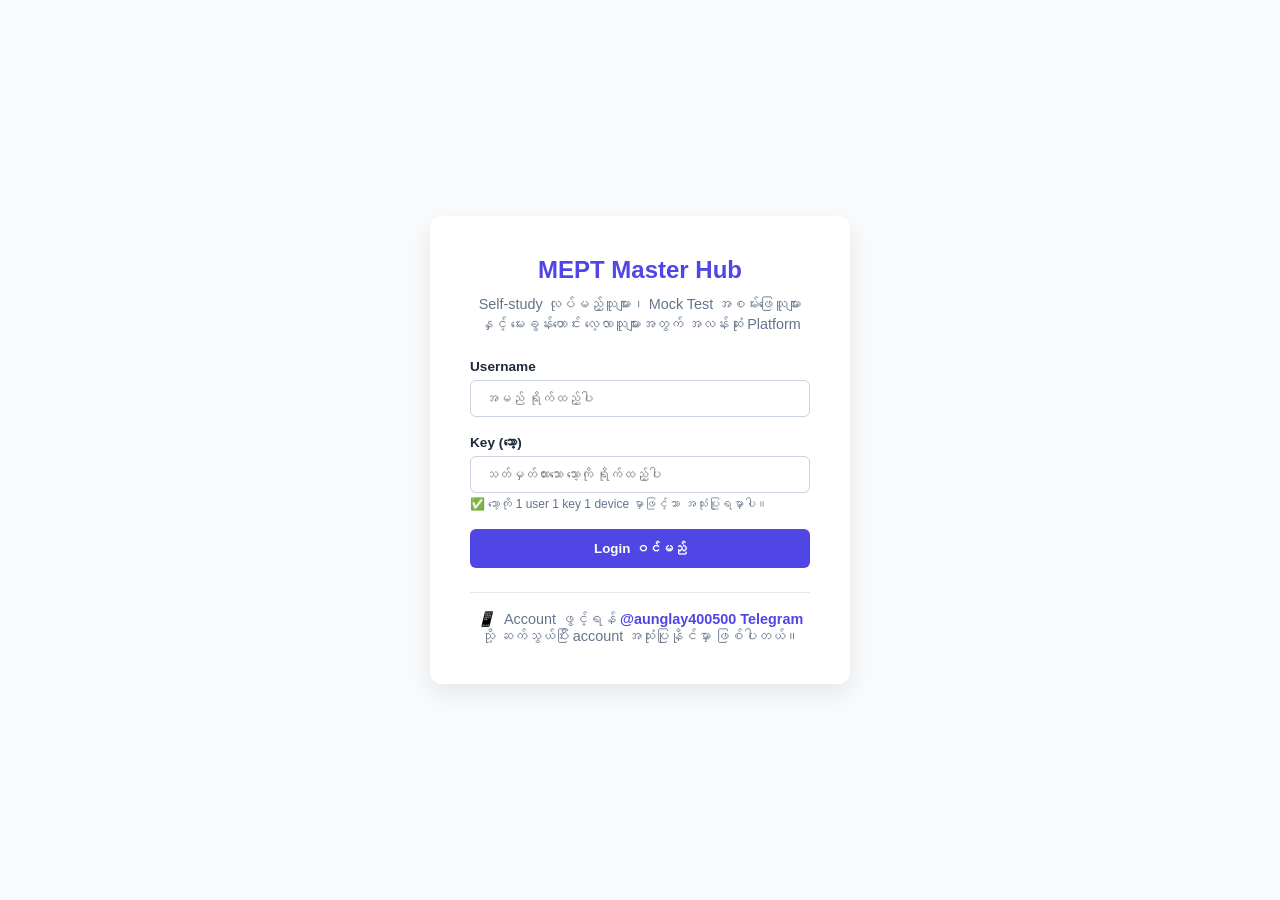
==== commit 8614bf10: "Update oldquestions.html" ====
--- a/oldquestions.html
+++ b/oldquestions.html
@@ -419,7 +419,7 @@
         <div style="display:flex; align-items:center; gap:12px; flex-wrap:wrap; justify-content:center;">
             <a href="index.html" class="back-link"><i class="fas fa-arrow-left"></i> Main Dashboard</a>
         </div>
-        <h1><i class="fas fa-archive"></i> MEPT Old Questions Archive</h1>
+        <h1><i class="fas fa-archive"></i> MEPT Old Questions Archive (Updated 8M)</h1>
     </header>
 
     <!-- ===== MAIN CONTENT ===== -->
@@ -437,15 +437,26 @@
             <input type="text" class="search-input" id="searchInput" placeholder="🔍 မေးခွန်းရှာဖွေရန် (ဥပမာ - 2023, Listening, safety...)">
 
             <div class="filter-group">
-                <span class="filter-label"><i class="fas fa-tag"></i></span>
+                <span class="filter-label"><i class="fas fa-tag"></i> Batch</span>
                 <button class="filter-btn active" data-batch="all">အားလုံး</button>
                 <button class="filter-btn" data-batch="7m_exam1">7M Exam 1</button>
                 <button class="filter-btn" data-batch="7m_exam2">7M Exam 2</button>
                 <button class="filter-btn" data-batch="7m_exam3">7M Exam 3</button>
                 <button class="filter-btn" data-batch="7m_exam4">7M Exam 4</button>
+                <button class="filter-btn" data-batch="8m_exam1">8M Exam 1</button>
+                <button class="filter-btn" data-batch="8m_exam2">8M Exam 2</button>
+                <button class="filter-btn" data-batch="8m_exam3">8M Exam 3</button>
             </div>
 
-            
+            <div class="filter-group">
+                <span class="filter-label"><i class="fas fa-folder"></i> Category</span>
+                <button class="cat-btn active" data-category="all">အားလုံး</button>
+                <button class="cat-btn" data-category="personal">ကိုယ်ရေး</button>
+                <button class="cat-btn" data-category="safety">လုံခြုံရေး</button>
+                <button class="cat-btn" data-category="debate">ဆွေးနွေးခြင်း</button>
+                <button class="cat-btn" data-category="speaking">စကားပြော</button>
+                <button class="cat-btn" data-category="writing">အရေးအသား</button>
+            </div>
         </div>
 
         <!-- Question List -->
@@ -453,13 +464,19 @@
             <!-- Dynamically rendered -->
         </div>
     </main>
-
+    <script>
+        if (localStorage.getItem('isLoggedIn') !== 'true') {
+            window.location.href = 'index.html';
+        }
+    </script>
     <script>
         // ============================================================
-        // 1. QUESTIONS DATA (All Answer Keys Included)
+        // 1. QUESTIONS DATA (Includes ALL 7M + 8M Exam 1,2,3)
         // ============================================================
         const questionsData = [
-            // ===== 7M EXAM 1 =====
+            // =========================================================
+            // 7M EXAM 1 (Existing)
+            // =========================================================
             {
                 batch: '7m_exam1',
                 category: 'personal',
@@ -476,8 +493,7 @@
                     en: 'My name is John Smith. I am 25 years old. I am a maritime student at the academy. I come from Yangon, Myanmar.',
                     my: 'ကျွန်တော့်နာမည်က John Smith ပါ။ အသက် ၂၅ နှစ်ပါ။ ကျွန်တော်က ရေကြောင်းသင်တန်းကျောင်းက ကျောင်းသားပါ။ မြန်မာနိုင်ငံ၊ ရန်ကုန်ကလာတာပါ။'
                 }
-            },
-            {
+            }, {
                 batch: '7m_exam1',
                 category: 'personal',
                 type: 'Speaking (Intro)',
@@ -492,8 +508,7 @@
                     en: 'My hometown is Yangon, the largest city in Myanmar. It is famous for the Shwedagon Pagoda and delicious street food. I love the peaceful atmosphere and friendly people there.',
                     my: 'ကျွန်တော့်ဇာတိမြို့က မြန်မာနိုင်ငံရဲ့ အကြီးဆုံးမြို့ဖြစ်တဲ့ ရန်ကုန်မြို့ပါ။ ရွှေတိဂုံစေတီတော်နဲ့ အရသာရှိတဲ့ လမ်းဘေးအစားအစာတွေအတွက် ကျော်ကြားပါတယ်။ အဲဒီမှာ ငြိမ်းချမ်းတဲ့ လေထုနဲ့ ဖော်ရွေတဲ့လူတွေကို ကျွန်တော် သဘောကျတယ်။'
                 }
-            },
-            {
+            }, {
                 batch: '7m_exam1',
                 category: 'personal',
                 type: 'Speaking (Intro)',
@@ -507,8 +522,7 @@
                     en: 'In Myanmar, Mohinga is very famous. It is a delicious fish noodle soup. I recommend visiting Bagan, which has thousands of ancient temples, and Inle Lake, where you can see floating gardens.',
                     my: 'မြန်မာနိုင်ငံမှာ မုန့်ဟင်းခါးက အရမ်းကျော်ကြားပါတယ်။ ဒါက ငါးခေါက်ဆွဲဟင်းချိုတစ်မျိုးပါ။ ပုဂံကို သွားရောက်လည်ပတ်ဖို့ အကြံပြုချင်ပါတယ်။ အဲဒီမှာ ရှေးဟောင်းဘုရားပေါင်းထောင်ချီရှိတယ်။ အင်းလေးကန်ကိုလည်း သွားလို့ရပါတယ်။ အဲဒီမှာ ရေပေါ်ဥယျာဉ်တွေကို မြင်ရမှာပါ။'
                 }
-            },
-            {
+            }, {
                 batch: '7m_exam1',
                 category: 'safety',
                 type: 'Speaking (Workplace)',
@@ -523,8 +537,7 @@
                     en: 'Restricted areas are places where only authorized personnel can enter. They are restricted for safety and security reasons. If you enter without permission, you may face serious consequences like accidents, injuries, or even legal action.',
                     my: 'တားမြစ်နေရာဆိုတာ ခွင့်ပြုချက်ရှိတဲ့သူတွေသာ ဝင်ရောက်နိုင်တဲ့နေရာတွေပါ။ လုံခြုံရေးနဲ့ ဘေးကင်းရေးအတွက် တားမြစ်ထားတာပါ။ ခွင့်ပြုချက်မရှိဘဲ ဝင်ရင် မတော်တဆမှုတွေ၊ ဒဏ်ရာရမှုတွေ၊ ဒါမှမဟုတ် တရားရေးဆိုင်ရာ အရေးယူမှုတွေလိုမျိုး ဆိုးကျိုးတွေ ခံစားရနိုင်ပါတယ်။'
                 }
-            },
-            {
+            }, {
                 batch: '7m_exam1',
                 category: 'debate',
                 type: 'Speaking (Debate)',
@@ -539,8 +552,7 @@
                     en: 'Yes, I strongly agree with wearing safety vests. They make workers visible and protect them from accidents. Safety signs are also very important because they warn people about dangers. Without these measures, many accidents could happen. Safety should always come first.',
                     my: 'ဟုတ်ကဲ့၊ ဘေးကင်းရေးအင်္ကျီဝတ်တာကို ကျွန်တော် အပြင်းအထန် သဘောတူတယ်။ သူတို့က အလုပ်သမားတွေကို မြင်သာစေပြီး မတော်တဆမှုတွေကနေ ကာကွယ်ပေးတယ်။ သတိပေးဆိုင်းဘုတ်တွေလည်း အရမ်းအရေးကြီးတယ်။ ဘာဖြစ်လို့လဲဆိုတော့ သူတို့က လူတွေကို အန္တရာယ်တွေအကြောင်း သတိပေးတယ်။ ဒီအစီအမံတွေမရှိရင် မတော်တဆမှုတွေ အများကြီးဖြစ်နိုင်တယ်။ ဘေးကင်းရေးကို အမြဲတမ်း ဦးစားပေးသင့်တယ်။'
                 }
-            },
-            {
+            }, {
                 batch: '7m_exam1',
                 category: 'debate',
                 type: 'Speaking (Debate)',
@@ -555,8 +567,7 @@
                     en: 'Yes, I always follow safety requests because they are made for our protection. It is important to follow them to prevent accidents and injuries. If we ignore safety requests, we put ourselves and others in danger. Following rules shows responsibility and respect for others.',
                     my: 'ဟုတ်ကဲ့၊ ကျွန်တော် ဘေးကင်းရေး တောင်းဆိုချက်တွေကို အမြဲလိုက်နာတယ်။ ဘာဖြစ်လို့လဲဆိုတော့ သူတို့က ကျွန်တော်တို့ရဲ့ ကာကွယ်ရေးအတွက် လုပ်ထားတာပါ။ မတော်တဆမှုတွေနဲ့ ဒဏ်ရာတွေကို ကာကွယ်ဖို့ လိုက်နာဖို့ အရေးကြီးတယ်။ ဘေးကင်းရေး တောင်းဆိုချက်တွေကို လျစ်လျူရှုရင် ကိုယ်ရော သူများပါ အန္တရာယ်ထဲ ထည့်လိုက်သလိုဖြစ်တယ်။ စည်းမျဉ်းတွေကို လိုက်နာတာက တာဝန်ယူမှုနဲ့ သူတစ်ပါးကို လေးစားမှုကို ပြသခြင်းပါ။'
                 }
-            },
-            {
+            }, {
                 batch: '7m_exam1',
                 category: 'debate',
                 type: 'Speaking (Debate)',
@@ -571,8 +582,7 @@
                     en: 'Safety vests protect us by making us visible to others, especially in dark or busy areas. Safety signs warn us about dangers like slippery floors or falling objects. For example, a "Wet Floor" sign tells people to be careful. These measures prevent accidents and save lives.',
                     my: 'ဘေးကင်းရေးအင်္ကျီက ကျွန်တော်တို့ကို အထူးသဖြင့် မှောင်တဲ့နေရာ ဒါမှမဟုတ် လူစည်ကားတဲ့နေရာတွေမှာ မြင်သာအောင် လုပ်ပေးပြီး ကာကွယ်ပေးတယ်။ သတိပေးဆိုင်းဘုတ်တွေက ချော်တဲ့ကြမ်းပြင်လို ဒါမှမဟုတ် ပြုတ်ကျတဲ့ပစ္စည်းတွေလိုမျိုး အန္တရာယ်တွေအကြောင်း သတိပေးတယ်။ ဥပမာ၊ "စိုစွတ်သောကြမ်းပြင်" ဆိုင်းဘုတ်က လူတွေကို သတိထားဖို့ ပြောတယ်။ ဒီအစီအမံတွေက မတော်တဆမှုတွေကို ကာကွယ်ပြီး အသက်တွေကို ကယ်တယ်။'
                 }
-            },
-            {
+            }, {
                 batch: '7m_exam1',
                 category: 'debate',
                 type: 'Speaking (Debate)',
@@ -590,7 +600,9 @@
                 }
             },
 
-            // ===== 7M EXAM 2 =====
+            // =========================================================
+            // 7M EXAM 2 (Existing)
+            // =========================================================
             {
                 batch: '7m_exam2',
                 category: 'speaking',
@@ -606,8 +618,7 @@
                     en: 'On the world map, I can see all the continents and oceans. Some countries are highlighted in different colors. The map shows political boundaries and geographical features. From this map, I can learn about the location of countries, their sizes, and their neighbors. It helps me understand global geography.',
                     my: 'ကမ္ဘာ့မြေပုံပေါ်မှာ တိုက်ကြီးအားလုံးနဲ့ သမုဒ္ဒရာတွေကို မြင်ရတယ်။ တချို့နိုင်ငံတွေကို အရောင်အမျိုးမျိုးနဲ့ မီးမောင်းထိုးပြထားတယ်။ မြေပုံက နိုင်ငံရေးနယ်နိမိတ်တွေနဲ့ ပထဝီဝင်အသွင်အပြင်တွေကို ပြသထားတယ်။ ဒီမြေပုံကနေ နိုင်ငံတွေရဲ့ တည်နေရာ၊ အရွယ်အစားနဲ့ အိမ်နီးချင်းတွေအကြောင်း သင်ယူနိုင်တယ်။ ဒါက ကမ္ဘာ့ပထဝီဝင်ကို နားလည်ဖို့ အကူအညီပေးတယ်။'
                 }
-            },
-            {
+            }, {
                 batch: '7m_exam2',
                 category: 'speaking',
                 type: 'Speaking (Picture Description)',
@@ -622,8 +633,7 @@
                     en: 'In the picture, workers are attending a safety training session. They are learning about emergency procedures and safety equipment. Safety training is important because it prepares people for emergencies and prevents accidents. In these sessions, people learn about first aid, fire safety, and how to use safety equipment properly.',
                     my: 'ပုံထဲမှာ အလုပ်သမားတွေ လုံခြုံရေးသင်တန်းကို တက်ရောက်နေကြတယ်။ သူတို့က အရေးပေါ်လုပ်ထုံးလုပ်နည်းတွေနဲ့ ဘေးကင်းရေးပစ္စည်းတွေအကြောင်း သင်ယူနေကြတယ်။ လုံခြုံရေးသင်တန်းက အရေးကြီးတယ်။ ဘာဖြစ်လို့လဲဆိုတော့ ဒါက လူတွေကို အရေးပေါ်အခြေအနေတွေအတွက် ပြင်ဆင်ပေးပြီး မတော်တဆမှုတွေကို ကာကွယ်ပေးတယ်။ ဒီသင်တန်းတွေမှာ လူတွေက ရှေးဦးသူနာပြုနည်း၊ မီးဘေးလုံခြုံရေးနဲ့ ဘေးကင်းရေးပစ္စည်းတွေကို ဘယ်လိုမှန်ကန်စွာသုံးရမယ်ဆိုတာ သင်ယူရတယ်။'
                 }
-            },
-            {
+            }, {
                 batch: '7m_exam2',
                 category: 'speaking',
                 type: 'Speaking (Picture Description)',
@@ -638,8 +648,7 @@
                     en: 'Slips and falls are often caused by wet floors, uneven surfaces, or poor lighting. We can prevent them by keeping floors clean and dry, using warning signs, and wearing proper footwear. Safety measures include regular cleaning, good lighting, and using anti-slip mats. These actions help create a safer environment.',
                     my: 'ချော်လဲခြင်းတွေက စိုစွတ်တဲ့ကြမ်းပြင်၊ မညီညာတဲ့မျက်နှာပြင် ဒါမှမဟုတ် အလင်းရောင်မကောင်းတာတွေကြောင့် ဖြစ်တတ်ပါတယ်။ ကြမ်းပြင်တွေကို သန့်ရှင်းပြီး ခြောက်သွေ့အောင်ထားခြင်း၊ သတိပေးဆိုင်းဘုတ်တွေသုံးခြင်းနဲ့ သင့်တော်တဲ့ဖိနပ်စီးခြင်းတို့ဖြင့် ကာကွယ်နိုင်ပါတယ်။ ဘေးကင်းရေးအစီအမံတွေက ပုံမှန်သန့်ရှင်းရေးလုပ်ခြင်း၊ အလင်းရောင်ကောင်းအောင်ထားခြင်းနဲ့ ချော်လဲမှုကာကွယ်တဲ့ဖျာတွေသုံးခြင်းတို့ ပါဝင်ပါတယ်။ ဒီလုပ်ဆောင်ချက်တွေက ပိုလုံခြုံတဲ့ပတ်ဝန်းကျင်ကို ဖန်တီးပေးပါတယ်။'
                 }
-            },
-            {
+            }, {
                 batch: '7m_exam2',
                 category: 'debate',
                 type: 'Speaking (Debate / Discussion)',
@@ -655,8 +664,7 @@
                     en: 'Exercise is important because it keeps our body strong and healthy. It also reduces stress and improves our mood. For my health, I eat fruits, vegetables, and fish. I like traditional food and seafood. I do exercises three times a week, including walking and swimming. Regular exercise and healthy food help me stay fit.',
                     my: 'လေ့ကျင့်ခန်းက ကျွန်တော်တို့ရဲ့ ခန္ဓာကိုယ်ကို သန်စွမ်းပြီး ကျန်းမာစေတဲ့အတွက် အရေးကြီးတယ်။ စိတ်ဖိစီးမှုကိုလည်း လျော့ကျစေပြီး စိတ်ခံစားချက်ကို ကောင်းစေတယ်။ ကျွန်တော့်ကျန်းမာရေးအတွက် သစ်သီးတွေ၊ ဟင်းသီးဟင်းရွက်တွေနဲ့ ငါးတွေကို စားတယ်။ ရိုးရာအစားအစာတွေနဲ့ ပင်လယ်စာတွေကို ကြိုက်တယ်။ တစ်ပတ်ကို သုံးကြိမ် လေ့ကျင့်ခန်းလုပ်တယ်။ လမ်းလျှောက်တာနဲ့ ရေကူးတာတွေ ပါဝင်တယ်။ ပုံမှန်လေ့ကျင့်ခန်းနဲ့ ကျန်းမာရေးနဲ့ညီညွတ်တဲ့ အစားအစာတွေက ကျွန်တော်ကို ကြံ့ခိုင်နေစေတယ်။'
                 }
-            },
-            {
+            }, {
                 batch: '7m_exam2',
                 category: 'debate',
                 type: 'Speaking (Debate / Discussion)',
@@ -674,7 +682,9 @@
                 }
             },
 
-            // ===== 7M EXAM 3 =====
+            // =========================================================
+            // 7M EXAM 3 (Existing)
+            // =========================================================
             {
                 batch: '7m_exam3',
                 category: 'writing',
@@ -685,8 +695,7 @@
                     en: 'My first day at the workshop was exciting. I met many new colleagues and learned about the safety rules. Everyone was friendly and helpful. I felt very welcome.',
                     my: 'အလုပ်ရုံမှာ ကျွန်တော့်ရဲ့ ပထမဆုံးနေ့က စိတ်လှုပ်ရှားစရာကောင်းခဲ့တယ်။ လုပ်ဖော်ကိုင်ဖက်အသစ်တွေနဲ့ မိတ်ဆက်ခဲ့ရပြီး ဘေးကင်းရေး စည်းမျဉ်းတွေကို လေ့လာခဲ့ရတယ်။ အားလုံးက ဖော်ရွေပြီး အကူအညီပေးတယ်။ ကျွန်တော် အရမ်းကြိုဆိုခံရတယ်လို့ ခံစားရတယ်။'
                 }
-            },
-            {
+            }, {
                 batch: '7m_exam3',
                 category: 'writing',
                 type: 'Writing Task (25 words)',
@@ -696,8 +705,7 @@
                     en: 'I visited the port with my colleagues. We saw many large ships and containers. The port was very busy with workers and machines. It was an interesting experience.',
                     my: 'ကျွန်တော် လုပ်ဖော်ကိုင်ဖက်တွေနဲ့ ဆိပ်ကမ်းကို သွားရောက်လည်ပတ်ခဲ့တယ်။ သင်္ဘောကြီးတွေနဲ့ ကွန်တိန်နာတွေ အများကြီး မြင်ခဲ့ရတယ်။ ဆိပ်ကမ်းက အလုပ်သမားတွေနဲ့ စက်ပစ္စည်းတွေ အလုပ်ရှုပ်နေတယ်။ စိတ်ဝင်စားစရာ အတွေ့အကြုံတစ်ခုပါ။'
                 }
-            },
-            {
+            }, {
                 batch: '7m_exam3',
                 category: 'writing',
                 type: 'Writing Task (80-100 words)',
@@ -707,8 +715,7 @@
                     en: 'Last week, I attended a workshop on maritime safety. The workshop was very informative and practical. We learned about emergency procedures, first aid, and fire prevention. The instructor was experienced and shared many real-life examples. We also had group discussions and practical exercises. I gained a lot of knowledge and confidence. I believe this workshop will help me in my future career at sea. I am grateful for this opportunity.',
                     my: 'ပြီးခဲ့တဲ့အပတ်က ကျွန်တော် ရေကြောင်းဘေးကင်းရေး ဆွေးနွေးပွဲတစ်ခုကို တက်ရောက်ခဲ့တယ်။ အဲဒီဆွေးနွေးပွဲက အလွန်အသိပညာပေးပြီး လက်တွေ့ကျတယ်။ အရေးပေါ် လုပ်ထုံးလုပ်နည်းတွေ၊ ရှေးဦးသူနာပြုနည်းနဲ့ မီးလောင်မှုကာကွယ်ရေးတွေကို သင်ယူခဲ့ရတယ်။ နည်းပြဆရာက အတွေ့အကြုံရင့်ကျက်ပြီး ဘဝဖြစ်ရပ်မှန်တွေ အများကြီးကို မျှဝေခဲ့တယ်။ အုပ်စုဖွဲ့ ဆွေးနွေးမှုတွေနဲ့ လက်တွေ့လေ့ကျင့်ခန်းတွေလည်း လုပ်ခဲ့ရတယ်။ အသိပညာနဲ့ ယုံကြည်မှု အများကြီး ရရှိခဲ့တယ်။ ဒီဆွေးနွေးပွဲက ကျွန်တော့်ရဲ့ အနာဂတ် ရေကြောင်းအလုပ်အကိုင်အတွက် အကူအညီဖြစ်မယ်လို့ ယုံကြည်တယ်။ ဒီအခွင့်အရေးအတွက် ကျေးဇူးတင်မိတယ်။'
                 }
-            },
-            {
+            }, {
                 batch: '7m_exam3',
                 category: 'writing',
                 type: 'Writing Task (80-100 words)',
@@ -720,9 +727,9 @@
                 }
             },
 
-            // ==========================================================
-            // ✅ 7M EXAM 4 (NEW QUESTIONS ADDED)
-            // ==========================================================
+            // =========================================================
+            // 7M EXAM 4 (Existing)
+            // =========================================================
             {
                 batch: '7m_exam4',
                 category: 'personal',
@@ -738,8 +745,7 @@
                     en: 'My name is Aung Ko. I am 22 years old. I want to be a marine engineer because I love working on ships and fixing machines. It is an exciting and challenging career that allows me to travel and learn new things.',
                     my: 'ကျွန်တော့်နာမည်က အောင်ကိုပါ။ အသက် ၂၂ နှစ်ပါ။ ကျွန်တော် ရေကြောင်းအင်ဂျင်နီယာ ဖြစ်ချင်တယ်။ ဘာဖြစ်လို့လဲဆိုတော့ သင်္ဘောတွေပေါ်မှာ အလုပ်လုပ်ရတာနဲ့ စက်တွေပြင်ရတာကို ကြိုက်လို့ပါ။ ဒါက ခရီးသွားရင်းနဲ့ အသစ်အဆန်းတွေ သင်ယူရတဲ့ စိတ်လှုပ်ရှားစရာနဲ့ စိန်ခေါ်မှုရှိတဲ့ အလုပ်တစ်ခုပါ။'
                 }
-            },
-            {
+            }, {
                 batch: '7m_exam4',
                 category: 'personal',
                 type: 'Speaking (Daily Life)',
@@ -755,8 +761,7 @@
                     en: 'I like traditional Burmese food, especially Mohinga and Shan noodles. I came to the exam centre by taxi today. The journey was not difficult because the traffic was light. My favorite place in my hometown is the city park. It is peaceful and I enjoy walking there in the evening.',
                     my: 'ကျွန်တော် မြန်မာရိုးရာအစားအစာတွေ အထူးသဖြင့် မုန့်ဟင်းခါးနဲ့ ရှမ်းခေါက်ဆွဲကို ကြိုက်တယ်။ ဒီနေ့ စာမေးပွဲဖြေဖို့ တက္ကစီနဲ့ လာခဲ့တယ်။ ကားအသွားအလာ သိပ်မများတော့ ခရီးက သိပ်မခက်ခဲဘူး။ ကျွန်တော့်ဇာတိမြို့မှာ အကြိုက်ဆုံးနေရာက မြို့ပန်းခြံပါ။ အဲဒီမှာ အေးချမ်းပြီး ညနေပိုင်းတွေမှာ လမ်းလျှောက်ရတာ သဘောကျတယ်။'
                 }
-            },
-            {
+            }, {
                 batch: '7m_exam4',
                 category: 'debate',
                 type: 'Speaking (Discussion / Opinion)',
@@ -770,8 +775,7 @@
                     en: 'I want to experience living in a foreign country. I believe it will help me learn about different cultures and improve my language skills. Yes, I strongly agree that learning is a lifelong process. New technologies and challenges appear every day. We must keep learning to stay updated and succeed in life.',
                     my: 'ကျွန်တော် နိုင်ငံခြားမှာ နေထိုင်တဲ့ အတွေ့အကြုံကို လိုချင်တယ်။ ဒါက မတူညီတဲ့ ယဉ်ကျေးမှုတွေအကြောင်း လေ့လာနိုင်ပြီး ဘာသာစကားစွမ်းရည်ကို မြှင့်တင်နိုင်မယ်လို့ ယုံကြည်တယ်။ ဟုတ်ကဲ့၊ ဘဝတစ်ခုလုံး ပညာသင်ယူနေရတယ်ဆိုတာကို အပြင်းအထန် သဘောတူတယ်။ နည်းပညာအသစ်တွေနဲ့ စိန်ခေါ်မှုအသစ်တွေ နေ့တိုင်း ပေါ်လာတယ်။ အချိန်နဲ့အမျှ လိုက်လျောညီထွေဖြစ်ပြီး ဘဝမှာ အောင်မြင်ဖို့ ဆက်လက်သင်ယူနေရမယ်။'
                 }
-            },
-            {
+            }, {
                 batch: '7m_exam4',
                 category: 'speaking',
                 type: 'Speaking (Picture Description)',
@@ -787,8 +791,7 @@
                     en: 'In the picture, I can see a firefighter or a crew member using a fire extinguisher to put out a fire. The person is wearing a safety helmet and protective clothing. This is very important because fires can cause serious damage and injuries. Using the right equipment and following safety procedures helps prevent accidents and saves lives.',
                     my: 'ပုံထဲမှာ မီးသတ်သမား ဒါမှမဟုတ် သင်္ဘောသားတစ်ယောက် မီးသတ်ဆေးဘူးကို သုံးပြီး မီးငြှိမ်းသတ်နေတာကို မြင်ရတယ်။ အဲဒီလူက ဘေးကင်းရေးဦးထုပ်နဲ့ အကာအကွယ်အဝတ်အစားတွေ ဝတ်ထားတယ်။ ဒါက အရမ်းအရေးကြီးတယ်။ ဘာဖြစ်လို့လဲဆိုတော့ မီးက ပြင်းထန်တဲ့ ပျက်စီးမှုတွေနဲ့ ဒဏ်ရာတွေကို ဖြစ်စေနိုင်လို့ပါ။ မှန်ကန်တဲ့ ပစ္စည်းတွေသုံးပြီး ဘေးကင်းရေးလုပ်ထုံးလုပ်နည်းတွေကို လိုက်နာတာက မတော်တဆမှုတွေကို ကာကွယ်ပြီး အသက်တွေကို ကယ်တယ်။'
                 }
-            },
-            {
+            }, {
                 batch: '7m_exam4',
                 category: 'speaking',
                 type: 'Speaking (Picture Description)',
@@ -797,15 +800,14 @@
                 sub: [
                     'What do you see in the picture? / ပုံထဲမှာ ဘာတွေမြင်ရလဲ?',
                     'What is the person doing? / လူက ဘာလုပ်နေလဲ?',
-                    'How do people eat in your culture? / မင်းတို့ယဉ်ကျေးမှုမှာ လူတွေ ဘယ်လိုစားကြသလဲ?',
+                    'How do people eat in your culture? / မင်းတို့ယဉ်းကျေးမှုမှာ လူတွေ ဘယ်လိုစားကြသလဲ?',
                     'What are the advantages of eating with hands? / လက်နဲ့စားခြင်းရဲ့ အားသာချက်တွေက ဘာတွေလဲ?'
                 ],
                 answer: {
                     en: 'In the picture, I can see a person eating a meal with their hands. In Myanmar, many people eat with their hands, especially when eating traditional dishes like rice and curry. Eating with hands is natural and connects us to our culture. It also helps us enjoy the texture and temperature of the food. However, it is important to wash hands before eating for hygiene.',
-                    my: 'ပုံထဲမှာ လူတစ်ယောက် လက်နဲ့ ထမင်းစားနေတာကို မြင်ရတယ်။ မြန်မာနိုင်ငံမှာ လူအများစုက လက်နဲ့စားကြတယ်။ အထူးသဖြင့် ထမင်းနဲ့ ဟင်းတွေကို စားတဲ့အခါမှာပါ။ လက်နဲ့စားတာက သဘာဝကျပြီး ကျွန်တော်တို့ရဲ့ ယဉ်ကျေးမှုနဲ့ ချိတ်ဆက်ပေးတယ်။ အစားအစာရဲ့ အသွင်အပြင်နဲ့ အပူချိန်ကို ခံစားရစေတယ်။ ဒါပေမယ့် သန့်ရှင်းရေးအတွက် မစားခင်မှာ လက်ကို သေချာဆေးကြောဖို့ အရေးကြီးတယ်။'
-                }
-            },
-            {
+                    my: 'ပုံထဲမှာ လူတစ်ယောက် လက်နဲ့ ထမင်းစားနေတာကို မြင်ရတယ်။ မြန်မာနိုင်ငံမှာ လူအများစုက လက်နဲ့စားကြတယ်။ အထူးသဖင့် ထမင်းနဲ့ ဟင်းတွေကို စားတဲ့အခါမှာပါ။ လက်နဲ့စားတာက သဘာဝကျပြီး ကျွန်တော်တို့ရဲ့ ယဉ်းကျေးမှုနဲ့ ချိတ်ဆက်ပေးတယ်။ အစားအစာရဲ့ အသွင်အပြင်နဲ့ အပူချိန်ကို ခံစားရစေတယ်။ ဒါပေမယ့် သန့်ရှင်းရေးအတွက် မစားခင်မှာ လက်ကို သေချာဆေးကြောဖို့ အရေးကြီးတယ်။'
+                }
+            }, {
                 batch: '7m_exam4',
                 category: 'safety',
                 type: 'Speaking (Situation)',
@@ -820,6 +822,330 @@
                 answer: {
                     en: 'My favorite restaurant is "Golden Myanmar Restaurant" near the city center. I usually order Mohinga or Shan noodles because they are my favorite dishes. I like this restaurant because the food is delicious, the service is fast, and the prices are reasonable. I would recommend it to a friend by saying, "If you want to taste authentic Burmese food, you must visit Golden Myanmar Restaurant. Their Mohinga is the best!"',
                     my: 'ကျွန်တော့်အကြိုက်ဆုံးစားသောက်ဆိုင်က မြို့လယ်အနီးက "Golden Myanmar စားသောက်ဆိုင်" ပါ။ အများအားဖြင့် မုန့်ဟင်းခါး ဒါမှမဟုတ် ရှမ်းခေါက်ဆွဲကို မှာတယ်။ ဘာဖြစ်လို့လဲဆိုတော့ သူတို့က ကျွန်တော့်အကြိုက်ဆုံးဟင်းတွေပါ။ ဒီစားသောက်ဆိုင်ကို ကြိုက်တာက အစားအစာက အရသာရှိတယ်၊ ဝန်ဆောင်မှုက မြန်တယ်၊ ဈေးနှုန်းတွေက သင့်တင့်မျှတလို့ပါ။ သူငယ်ချင်းကို ဒီလိုအကြံပြုမယ်။ "မင်း စစ်မှန်တဲ့ မြန်မာရိုးရာအစားအစာကို စမ်းသုံးကြည့်ချင်ရင် Golden Myanmar စားသောက်ဆိုင်ကို သွားရမယ်။ သူတို့ရဲ့ မုန့်ဟင်းခါးက အကောင်းဆုံးပဲ!"'
+                }
+            },
+
+            // =========================================================
+            // ✅ 8M EXAM 1
+            // =========================================================
+            {
+                batch: '8m_exam1',
+                category: 'personal',
+                type: 'Speaking (Personal)',
+                en: 'Your Name and Hometown',
+                my: 'နာမည်နှင့် နေထိုင်ရာ',
+                sub: ['What is your name and where do you live? / နာမည်ဘယ်လိုခေါ်လဲ နဲ့ ဘယ်မှာနေထိုင်လဲ?'],
+                answer: {
+                    en: 'My name is Myo Khant, and I live in Yangon, Myanmar. My hometown has a peaceful environment with friendly neighborhoods.',
+                    my: 'ကျွန်တော့်နာမည်က Myo Khant ပါ၊ ကျွန်တော် မြန်မာနိုင်ငံ၊ ရန်ကုန်မြို့မှာ နေထိုင်ပါတယ်။ ကျွန်တော့်ဇာတိမြို့က ငြိမ်းချမ်းပြီး ဖော်ရွေတဲ့ ရပ်ကွက်တွေ ရှိပါတယ်။'
+                }
+            }, {
+                batch: '8m_exam1',
+                category: 'personal',
+                type: 'Speaking (Personal)',
+                en: 'Education and Major',
+                my: 'ပညာအရည်အချင်းနှင့် ဘာသာရပ်',
+                sub: ['What education level have you completed / What was your major and why did you choose it? / ဘယ်ပညာအရည်အချင်း ပြီးမြောက်ထားလဲ / ဘာသာရပ်က ဘာလဲ နဲ့ ဘာကြောင့် ရွေးချယ်ခဲ့တာလဲ?'],
+                answer: {
+                    en: 'I have completed my graduation with a major in Psychology. I chose this major because I am deeply interested in understanding human behavior, mental processes, and how people interact in various social environments.',
+                    my: 'ကျွန်တော် စိတ်ပညာဘာသာရပ်ဖြင့် ဘွဲ့ရရှိထားပါတယ်။ လူ့အပြုအမူ၊ စိတ်ဖြစ်စဉ်တွေနဲ့ လူမှုပတ်ဝန်းကျင်အမျိုးမျိုးမှာ လူတွေ ဘယ်လို ဆက်ဆံကြသလဲဆိုတာကို နက်နက်ရှိုင်းရှိုင်း စိတ်ဝင်စားလို့ ဒီဘာသာရပ်ကို ရွေးချယ်ခဲ့တာပါ။'
+                }
+            }, {
+                batch: '8m_exam1',
+                category: 'personal',
+                type: 'Speaking (Personal)',
+                en: 'Future Goals',
+                my: 'အနာဂတ်ရည်မှန်းချက်များ',
+                sub: ['What is your goal in life / What do you want to do in the future? / ဘဝရည်မှန်းချက်က ဘာလဲ / အနာဂတ်မှာ ဘာလုပ်ချင်လဲ?'],
+                answer: {
+                    en: 'My primary goal is to become an expert professional in my field, lead training development programs, and build a stable and successful career for my future.',
+                    my: 'ကျွန်တော့်ရဲ့ အဓိကရည်မှန်းချက်က ကျွန်တော့်နယ်ပယ်မှာ ကျွမ်းကျင်ပညာရှင်တစ်ယောက်ဖြစ်လာဖို့၊ သင်တန်းဖွံ့ဖြိုးရေးအစီအစဉ်တွေကို ဦးဆောင်ဖို့နဲ့ အနာဂတ်အတွက် တည်ငြိမ်အောင်မြင်တဲ့ အသက်မွေးဝမ်းကျောင်းတစ်ခု တည်ဆောက်ဖို့ပါ။'
+                }
+            }, {
+                batch: '8m_exam1',
+                category: 'personal',
+                type: 'Speaking (Personal)',
+                en: 'Liked and Disliked Places in Hometown',
+                my: 'ဇာတိမြို့ရှိ ကြိုက်နှစ်သက်သော နှင့် မကြိုက်သော နေရာများ',
+                sub: ['What places do you like in your hometown and why? What places do you dislike? / ဇာတိမြို့မှာ ဘယ်နေရာတွေကို ကြိုက်လဲ နဲ့ ဘာကြောင့်လဲ? ဘယ်နေရာတွေကို မကြိုက်လဲ?'],
+                answer: {
+                    en: 'I like public parks in my city because they offer a quiet, green space to relax and exercise. On the other hand, I dislike crowded and congested areas during peak traffic hours because they cause unnecessary delays and stress.',
+                    my: 'ကျွန်တော် မြို့ထဲက အများပြည်သူသုံး ပန်းခြံတွေကို ကြိုက်တယ်။ ဘာဖြစ်လို့လဲဆိုတော့ သူတို့က အေးချမ်းပြီး စိမ်းလန်းတဲ့နေရာမှာ အနားယူပြီး လေ့ကျင့်ခန်းလုပ်ဖို့ ပေးတယ်။ အခြားတစ်ဖက်မှာ၊ ကားအသွားအလာ အများဆုံးအချိန်တွေမှာ လူစည်ကားပြီး ရှုပ်ယှက်ခတ်နေတဲ့နေရာတွေကို မကြိုက်ဘူး။ ဘာဖြစ်လို့လဲဆိုတော့ သူတို့က မလိုအပ်တဲ့ နှောင့်နှေးမှုတွေနဲ့ စိတ်ဖိစီးမှုတွေ ဖြစ်စေလို့ပါ။'
+                }
+            }, {
+                batch: '8m_exam1',
+                category: 'personal',
+                type: 'Speaking (Personal)',
+                en: 'Country to Visit',
+                my: 'သွားရောက်လည်ပတ်လိုသော နိုင်ငံ',
+                sub: ['Which country do you want to visit and why? / ဘယ်နိုင်ငံကို သွားရောက်လည်ပတ်ချင်လဲ နဲ့ ဘာကြောင့်လဲ?'],
+                answer: {
+                    en: 'I want to visit Japan because I am fascinated by its unique blend of ancient traditions and advanced technology, as well as its beautiful landscapes and clean cities.',
+                    my: 'ကျွန်တော် ဂျပန်ကို သွားရောက်လည်ပတ်ချင်တယ်။ ဘာဖြစ်လို့လဲဆိုတော့ ရှေးဟောင်းရိုးရာဓလေ့တွေနဲ့ ခေတ်မီနည်းပညာတွေရဲ့ ထူးခြားတဲ့ ပေါင်းစပ်မှု၊ လှပလွန်းတဲ့ ရှုခင်းတွေနဲ့ သန့်ရှင်းတဲ့မြို့တွေကို ကျွန်တော် စွဲဆောင်မိလို့ပါ။'
+                }
+            }, {
+                batch: '8m_exam1',
+                category: 'speaking',
+                type: 'Speaking (Picture)',
+                en: 'World Map Reading - Myanmar Location',
+                my: 'ကမ္ဘာ့မြေပုံ - မြန်မာနိုင်ငံ တည်နေရာ',
+                sub: ['Locate Myanmar on the world map and describe its location. / ကမ္ဘာ့မြေပုံပေါ်တွင် မြန်မာနိုင်ငံကို ရှာဖွေပြီး ၎င်း၏တည်နေရာကို ဖော်ပြပါ။'],
+                answer: {
+                    en: 'Looking at the world map, Myanmar is situated in Southeast Asia. It is bordered by India, Bangladesh, China, Laos, and Thailand, and it has a long coastline facing the Bay of Bengal and the Andaman Sea.',
+                    my: 'ကမ္ဘာ့မြေပုံကို ကြည့်လျှင် မြန်မာနိုင်ငံသည် အရှေ့တောင်အာရှတွင် တည်ရှိသည်။ အိန္ဒိယ၊ ဘင်္ဂလားဒေ့ရှ်၊ တရုတ်၊ လာအိုနှင့် ထိုင်းနိုင်ငံတို့နှင့် နယ်နိမိတ်ချင်းထိစပ်ပြီး ဘင်္ဂလားပင်လယ်အော်နှင့် အင်းဒီယန်ပင်လယ်တို့ကို မျက်နှာမူထားသည့် ရှည်လျားသော ကမ်းရိုးတန်းလည်း ရှိသည်။'
+                }
+            }, {
+                batch: '8m_exam1',
+                category: 'speaking',
+                type: 'Speaking (Picture)',
+                en: 'Travel Packing - Passport Importance',
+                my: 'ခရီးသွားပြင်ဆင်မှု - နိုင်ငံကူးလက်မှတ်၏ အရေးပါမှု',
+                sub: ['What is the most important item when traveling? Why? / ခရီးသွားတဲ့အခါ အရေးအကြီးဆုံး ပစ္စည်းက ဘာလဲ၊ ဘာကြောင့်လဲ?'],
+                answer: {
+                    en: 'The most important item is the passport. Why? Because it is an official international identification document required to cross borders, board international flights, and check into foreign hotels.',
+                    my: 'အရေးအကြီးဆုံး ပစ္စည်းက နိုင်ငံကူးလက်မှတ်ပါ။ ဘာကြောင့်လဲဆိုတော့ နိုင်ငံခြားကို ဖြတ်သန်းဖို့၊ နိုင်ငံတကာလေယာဉ်တွေ စီးဖို့နဲ့ နိုင်ငံခြားဟိုတယ်တွေမှာ တည်းခိုဖို့ လိုအပ်တဲ့ တရားဝင် နိုင်ငံတကာ သက်သေခံစာရွက်စာတမ်းဖြစ်လို့ပါ။'
+                }
+            }, {
+                batch: '8m_exam1',
+                category: 'safety',
+                type: 'Speaking (Situation)',
+                en: 'Slips, Trips, and Falls Prevention',
+                my: 'ချော်လဲခြင်းကို ကာကွယ်ခြင်း',
+                sub: ['What causes slips and falls, and how can we prevent them? / ချော်လဲခြင်းကို ဘာတွေက ဖြစ်စေသလဲ၊ ဘယ်လိုကာကွယ်နိုင်မလဲ?'],
+                answer: {
+                    en: 'Slips and falls usually happen due to wet floors, oil spills, or unorganized items in walkways without warning signs. To prevent them, we must clean spills immediately, put up caution signs, wear proper non-slip footwear, and keep pathways clear both at home and onboard ships.',
+                    my: 'ချော်လဲခြင်းတွေဟာ စိုစွတ်တဲ့ကြမ်းပြင်၊ ဆီယိုဖိတ်မှု၊ ဒါမှမဟုတ် သတိပေးဆိုင်းဘုတ်မပါတဲ့ လမ်းသွားလမ်းလာတွေမှာ စုစည်းမှုမရှိတဲ့ ပစ္စည်းတွေကြောင့် ဖြစ်တတ်ပါတယ်။ ကာကွယ်ဖို့ ယိုဖိတ်မှုတွေကို ချက်ချင်းသန့်ရှင်းရေးလုပ်ရမယ်၊ သတိပေးဆိုင်းဘုတ်တွေ တပ်ဆင်ရမယ်၊ ချော်လဲမှုကာကွယ်တဲ့ ဖိနပ်တွေ စီးရမယ်၊ နဲ့ အိမ်မှာရော သင်္ဘောပေါ်မှာပါ လမ်းကြောင်းတွေကို ရှင်းလင်းထားရမယ်။'
+                }
+            }, {
+                batch: '8m_exam1',
+                category: 'safety',
+                type: 'Speaking (Picture)',
+                en: 'Fire Safety - Using Extinguisher',
+                my: 'မီးဘေးလုံခြုံရေး - မီးသတ်ဆေးဘူး အသုံးပြုခြင်း',
+                sub: ['Describe the picture and explain the importance of knowing how to use a fire extinguisher. / ပုံကို ဖော်ပြပြီး မီးသတ်ဆေးဘူး အသုံးပြုနည်းကို သိခြင်း၏ အရေးပါမှုကို ရှင်းပြပါ။'],
+                answer: {
+                    en: 'In this picture, a person is holding a portable fire extinguisher inside a room. This highlights workplace safety and emergency preparedness. Knowing how to use an extinguisher can stop a small fire from turning into a major disaster.',
+                    my: 'ဒီပုံထဲမှာ လူတစ်ယောက်ဟာ အခန်းတစ်ခုထဲမှာ လက်ကိုင်မီးသတ်ဆေးဘူးကို ကိုင်ထားတာကို မြင်ရတယ်။ ဒါက လုပ်ငန်းခွင်ဘေးကင်းရေးနဲ့ အရေးပေါ်အသင့်ပြင်ဆင်မှုကို မီးမောင်းထိုးပြထားတာပါ။ မီးသတ်ဆေးဘူးကို ဘယ်လိုသုံးရမယ်ဆိုတာ သိခြင်းက မီးငယ်လေးကို ကြီးမားတဲ့ဘေးဆိုးကြီးအဖြစ် မပြောင်းလဲအောင် တားဆီးနိုင်ပါတယ်။'
+                }
+            },
+
+            // =========================================================
+            // ✅ 8M EXAM 2
+            // =========================================================
+            {
+                batch: '8m_exam2',
+                category: 'speaking',
+                type: 'Speaking (Picture)',
+                en: 'Public Transportation - Waiting for Bus',
+                my: 'အများပြည်သူသုံးယာဉ် - ဘတ်စ်ကားစောင့်ဆိုင်းခြင်း',
+                sub: ['Describe the picture of the bus stop. / ဘတ်စ်ကားမှတ်တိုင်၏ ပုံကို ဖော်ပြပါ။'],
+                answer: {
+                    en: 'This picture shows a person standing at a bus stop waiting for public transport. It reflects daily commuting and routine life, where people use public transit to travel to work or school efficiently.',
+                    my: 'ဒီပုံက ဘတ်စ်ကားမှတ်တိုင်မှာ အများပြည်သူသုံးယာဉ်ကို စောင့်ဆိုင်းနေတဲ့ လူတစ်ယောက်ကို ပြထားတယ်။ ဒါက နေ့စဉ်ခရီးသွားလာမှုနဲ့ လုပ်ရိုးလုပ်စဉ်ဘဝကို ထင်ဟပ်စေတယ်။ လူတွေဟာ အလုပ် ဒါမှမဟုတ် ကျောင်းကို ထိရောက်စွာ သွားလာဖို့ အများပြည်သူသုံးယာဉ်တွေကို အသုံးပြုကြတယ်။'
+                }
+            }, {
+                batch: '8m_exam2',
+                category: 'debate',
+                type: 'Speaking (Discussion)',
+                en: 'Social Media & Internet Usage',
+                my: 'လူမှုမီဒီယာနှင့် အင်တာနက်အသုံးပြုခြင်း',
+                sub: ['Why do people use the internet and social media? / လူတွေ အင်တာနက်နဲ့ လူမှုမီဒီယာကို ဘာကြောင့် အသုံးပြုကြသလဲ?'],
+                answer: {
+                    en: 'People use the internet for communication, education, business, and entertainment. Social apps like Facebook and messaging tools help us stay connected with family and colleagues worldwide, though we must manage our daily screen time wisely.',
+                    my: 'လူတွေဟာ ဆက်သွယ်ရေး၊ ပညာရေး၊ စီးပွားရေးနဲ့ ဖျော်ဖြေရေးအတွက် အင်တာနက်ကို အသုံးပြုကြတယ်။ Facebook လိုမျိုး လူမှုရေးအက်ပ်တွေနဲ့ စာတိုပေးပို့ရေးကိရိယာတွေက မိသားစုနဲ့ လုပ်ဖော်ကိုင်ဖက်တွေနဲ့ ကမ္ဘာအနှံ့ ဆက်သွယ်နေဖို့ ကူညီပေးပေမယ့် နေ့စဉ်စခရင်အသုံးပြုချိန်ကို ပညာရှိရှိ စီမံခန့်ခွဲရမယ်။'
+                }
+            }, {
+                batch: '8m_exam2',
+                category: 'speaking',
+                type: 'Speaking (Picture)',
+                en: 'Sports & Beach Activities - Football',
+                my: 'အားကစားနှင့် ကမ်းခြေလှုပ်ရှားမှုများ - ဘောလုံး',
+                sub: ['Describe the beach football scene. / ကမ်းခြေဘောလုံးကန်နေတဲ့ မြင်ကွင်းကို ဖော်ပြပါ။'],
+                answer: {
+                    en: 'The picture shows people playing beach football in various active styles. Playing sports on the sand is physically demanding because of the loose ground, which helps build great teamwork, stamina, and agility.',
+                    my: 'ဒီပုံက လူတွေ ကမ်းခြေမှာ ဘောလုံးကန်နေတဲ့ တက်ကြွတဲ့ ပုံစံအမျိုးမျိုးကို ပြထားတယ်။ သဲပေါ်မှာ အားကစားလုပ်တာက မြေသားမတည်ငြိမ်တာကြောင့် ရုပ်ပိုင်းဆိုင်ရာ အလွန်အထိုက်အမ လိုအပ်ပြီး အဖွဲ့လိုက်ပူးပေါင်းဆောင်ရွက်မှု၊ ခံနိုင်ရည်နဲ့ လျင်မြန်သွက်လက်မှုကို တည်ဆောက်ပေးတယ်။'
+                }
+            }, {
+                batch: '8m_exam2',
+                category: 'debate',
+                type: 'Speaking (Debate)',
+                en: 'Healthy Food vs Fast Food',
+                my: 'ကျန်းမာရေးနှင့်ညီညွတ်သော အစားအစာနှင့် အမြန်အစားအစာ',
+                sub: ['Do you agree that healthy food is better than fast food? / ကျန်းမာရေးနဲ့ညီညွတ်တဲ့ အစားအစာက အမြန်အစားအစာထက် ပိုကောင်းတယ်ဆိုတာ သဘောတူလား?'],
+                answer: {
+                    en: 'I strongly agree. Healthy food provides essential nutrients, vitamins, and sustained energy. Fast food is high in trans fats, sodium, and sugar, which can lead to obesity and heart problems.',
+                    my: 'ကျွန်တော် အပြင်းအထန် သဘောတူတယ်။ ကျန်းမာရေးနဲ့ညီညွတ်တဲ့ အစားအစာက မရှိမဖြစ်လိုအပ်တဲ့ အာဟာရဓာတ်တွေ၊ ဗီတာမင်တွေနဲ့ ရေရှည်စွမ်းအင်ကို ထောက်ပံ့ပေးတယ်။ အမြန်အစားအစာမှာ အဆီအမျိုးအစားဆိုးတွေ၊ ဆိုဒီယမ်နဲ့ သကြားဓာတ်တွေ မြင့်မားစွာပါဝင်ပြီး အဝလွန်ခြင်းနဲ့ နှလုံးရောဂါတွေကို ဖြစ်စေနိုင်တယ်။'
+                }
+            }, {
+                batch: '8m_exam2',
+                category: 'debate',
+                type: 'Speaking (Debate)',
+                en: 'Importance of Water and Sleep',
+                my: 'ရေနှင့် အိပ်စက်ခြင်း၏ အရေးပါမှု',
+                sub: ['Do you agree that water and sleep are important? / ရေနဲ့ အိပ်စက်ခြင်းက အရေးကြီးတယ်ဆိုတာ သဘောတူလား?'],
+                answer: {
+                    en: 'I completely agree. Water keeps our body hydrated and vital functions running, while proper sleep allows the brain and body to repair cells and maintain a strong immune system.',
+                    my: 'ကျွန်တော် အပြည့်အဝ သဘောတူတယ်။ ရေက ခန္ဓာကိုယ်ကို ရေဓာတ်ဖြည့်ပေးပြီး အရေးကြီးတဲ့ လုပ်ငန်းဆောင်တာတွေ လည်ပတ်နေအောင် ထိန်းပေးတယ်။ လုံလောက်တဲ့ အိပ်စက်ခြင်းကလည်း ဦးနှောက်နဲ့ ခန္ဓာကိုယ်က ဆဲလ်တွေကို ပြုပြင်ပေးပြီး ခိုင်မာတဲ့ ကိုယ်ခံအားစနစ်ကို ထိန်းသိမ်းပေးတယ်။'
+                }
+            }, {
+                batch: '8m_exam2',
+                category: 'debate',
+                type: 'Speaking (Debate)',
+                en: 'Free Time and Punctuality',
+                my: 'အားလပ်ချိန်နှင့် အချိန်မှန်ခြင်း',
+                sub: ['Do you agree that free time and punctuality are important? / အားလပ်ချိန်နဲ့ အချိန်မှန်ခြင်းက အရေးကြီးတယ်ဆိုတာ သဘောတူလား?'],
+                answer: {
+                    en: 'Yes, I agree. Free time reduces stress and allows us to pursue hobbies, while being on time reflects strong personal discipline, professionalism, and respect for others.',
+                    my: 'ဟုတ်ကဲ့၊ ကျွန်တော် သဘောတူတယ်။ အားလပ်ချိန်က စိတ်ဖိစီးမှုကို လျှော့ချပေးပြီး ဝါသနာတွေကို လုပ်ကိုင်နိုင်စေတယ်။ အချိန်မှန်ခြင်းကလည်း ခိုင်မာတဲ့ ကိုယ်ရေးကိုယ်တာ စည်းကမ်း၊ ပရော်ဖက်ရှင်နယ်ဆန်မှုနဲ့ သူတစ်ပါးကို လေးစားမှုကို ထင်ဟပ်စေတယ်။'
+                }
+            }, {
+                batch: '8m_exam2',
+                category: 'writing',
+                type: 'Writing Task (25 words)',
+                en: 'Writing to a friend about sending a package',
+                my: 'ပါဆယ်ထုပ်ပို့ကြောင်း သူငယ်ချင်းထံ စာရေးခြင်း',
+                sub: ['Write a short note to a friend about sending a package. (approx. 25 words) / ပါဆယ်ထုပ်ပို့ကြောင်း သူငယ်ချင်းထံ မှတ်စုတိုရေးပါ။'],
+                answer: {
+                    en: 'Hi Min, I have sent your package containing books and local snacks via express delivery today. It should arrive by this Friday. Please let me know when you receive it!',
+                    my: 'မင်းခိုင်၊ မင်းရဲ့ စာအုပ်တွေနဲ့ ပြည်တွင်းသရေစာတွေပါတဲ့ ပါဆယ်ထုပ်ကို ဒီနေ့ အမြန်ပို့ဆောင်မှုနဲ့ ပို့လိုက်ပြီ။ ဒီသောကြာနေ့လောက်မှာ ရောက်သင့်တယ်။ ရောက်ရင် ပြန်ပြောပါနော်!'
+                }
+            }, {
+                batch: '8m_exam2',
+                category: 'writing',
+                type: 'Writing Task (25 words)',
+                en: 'Recommending a new coffee shop',
+                my: 'ကော်ဖီဆိုင်အသစ် အကြံပြုခြင်း',
+                sub: ['Write a short recommendation for a new coffee shop. (approx. 25 words) / ကော်ဖီဆိုင်အသစ်အတွက် အကြံပြုချက်တိုရေးပါ။'],
+                answer: {
+                    en: 'You should visit the new "Sunset Cafe" downtown. It has a cozy atmosphere, excellent dark roast coffee, and very friendly staff. It\'s a great place to relax or study.',
+                    my: 'မြို့လယ်က "Sunset Cafe" အသစ်ကို သွားသင့်တယ်။ အဲဒီမှာ သက်တောင့်သက်သာရှိတဲ့ လေထု၊ အရသာရှိတဲ့ ဒပ်ခေါက်ကော်ဖီနဲ့ အရမ်းဖော်ရွေတဲ့ ဝန်ထမ်းတွေ ရှိတယ်။ အနားယူဖို့ ဒါမှမဟုတ် စာလုပ်ဖို့ နေရာကောင်းတစ်ခုပါ။'
+                }
+            }, {
+                batch: '8m_exam2',
+                category: 'writing',
+                type: 'Writing Task (80-100 words)',
+                en: 'A Visit to a Museum (Cultural Port Visit)',
+                my: 'ပြတိုက်သို့ သွားရောက်လည်ပတ်ခြင်း (ယဉ်ကျေးမှုဆိုင်ရာ ဆိပ်ကမ်းလည်ပတ်ခြင်း)',
+                sub: ['Write about a visit to a museum. (80-100 words) / ပြတိုက်သို့ သွားရောက်လည်ပတ်ခြင်းအကြောင်း ရေးပါ။'],
+                answer: {
+                    en: 'Visiting a museum is an educational and enriching experience that allows us to explore history, art, and culture. Recently, I visited a maritime museum that displayed ancient ship models, navigation tools, and historical artifacts from early explorers. Walking through the galleries helped me understand how seafaring and navigation technology evolved over centuries. It is a wonderful way to preserve our heritage and inspire younger generations to appreciate maritime history.',
+                    my: 'ပြတိုက်သွားရောက်လည်ပတ်ခြင်းဟာ သမိုင်း၊ အနုပညာနဲ့ ယဉ်ကျေးမှုကို စူးစမ်းလေ့လာနိုင်စေတဲ့ ပညာရေးဆိုင်ရာနဲ့ ကြွယ်ဝဖွယ်အတွေ့အကြုံတစ်ခုပါ။ မကြာသေးမီက ရှေးဟောင်းသင်္ဘောပုံစံတွေ၊ သွားလာရေးကိရိယာတွေနဲ့ အစောပိုင်းစူးစမ်းရှာဖွေသူတွေရဲ့ သမိုင်းဝင်ပစ္စည်းတွေကို ပြသထားတဲ့ ရေကြောင်းပြတိုက်ကို ကျွန်တော် သွားရောက်လည်ပတ်ခဲ့တယ်။ ပြခန်းတွေကို လျှောက်သွားရင်း ရေကြောင်းသွားလာမှုနဲ့ သွားလာရေးနည်းပညာတွေ ရာစုနှစ်များစွာ ဘယ်လိုတိုးတက်ပြောင်းလဲလာတယ်ဆိုတာကို နားလည်စေတယ်။ ဒါက ကျွန်တော်တို့ရဲ့ အမွေအနှစ်ကို ထိန်းသိမ်းပြီး မျိုးဆက်သစ်တွေကို ရေကြောင်းသမိုင်းကို တန်ဖိုးထားလာအောင် လှုံ့ဆော်ပေးတဲ့ နည်းလမ်းကောင်းတစ်ခုပါ။'
+                }
+            }, {
+                batch: '8m_exam2',
+                category: 'writing',
+                type: 'Writing Task (80-100 words)',
+                en: 'Fire Drill Onboard Ship',
+                my: 'သင်္ဘောပေါ် မီးဘေးလေ့ကျင့်ခန်း',
+                sub: ['Write about a fire drill onboard ship. (80-100 words) / သင်္ဘောပေါ် မီးဘေးလေ့ကျင့်ခန်းအကြောင်း ရေးပါ။'],
+                answer: {
+                    en: 'Conducting regular fire drills onboard is crucial for ensuring crew safety and preparedness during emergencies. When the general alarm sounds, all crew members must report immediately to their designated muster stations wearing proper safety gear, such as life jackets and fire-resistant suits. The safety officer checks equipment readiness, tests fire hoses, and demonstrates how to operate portable fire extinguishers. These drills help minimize panic, build teamwork, and ensure that every seafarer knows their exact duties when facing a real fire hazard at sea.',
+                    my: 'သင်္ဘောပေါ်တွင် ပုံမှန်မီးဘေးလေ့ကျင့်ခန်းပြုလုပ်ခြင်းသည် အရေးပေါ်အခြေအနေများတွင် သင်္ဘောသားများ၏ ဘေးကင်းရေးနှင့် အသင့်ပြင်ဆင်မှုအတွက် အလွန်အရေးကြီးပါသည်။ အထွေထွေသတိပေးသံမြည်သောအခါ သင်္ဘောသားအားလုံးသည် အသက်ကယ်အင်္ကျီနှင့် မီးခံဝတ်စုံများကဲ့သို့ သင့်လျော်သော ဘေးကင်းရေးပစ္စည်းများ ဝတ်ဆင်ကာ သတ်မှတ်ထားသော စုဝေးရာနေရာများသို့ ချက်ချင်းသွားရောက်ရပါမည်။ ဘေးကင်းရေးအရာရှိသည် ပစ္စည်းကိရိယာအသင့်အနေအထားကို စစ်ဆေးခြင်း၊ မီးသတ်ပိုက်များကို စမ်းသပ်ခြင်းနှင့် လက်ကိုင်မီးသတ်ဆေးဘူးများ မည်သို့ကိုင်တွယ်အသုံးပြုရမည်ကို သရုပ်ပြခြင်းတို့ ပြုလုပ်ပါသည်။ ဤလေ့ကျင့်ခန်းများသည် ထိတ်လန့်မှုကို လျှော့ချပေးပြီး အဖွဲ့လိုက်လုပ်ဆောင်မှုကို တည်ဆောက်ကာ ပင်လယ်ပြင်တွင် မီးဘေးအန္တရာယ် အမှန်တကယ်ကြုံတွေ့ရချိန်တွင် သင်္ဘောသားတိုင်း မိမိတို့၏ တာဝန်များကို အတိအကျသိရှိစေရန် သေချာစေပါသည်။'
+                }
+            }, {
+                batch: '8m_exam2',
+                category: 'writing',
+                type: 'Writing Task (80-100 words)',
+                en: 'Airport Check-in Process',
+                my: 'လေဆိပ် စစ်ဆေးရေးလုပ်ငန်းစဉ်',
+                sub: ['Write about the airport check-in process. (80-100 words) / လေဆိပ် စစ်ဆေးရေးလုပ်ငန်းစဉ်အကြောင်း ရေးပါ။'],
+                answer: {
+                    en: 'The airport check-in process is an essential step before boarding an international flight. Passengers arrive at the airport terminal, proceed to the airline counter or self-service kiosk, and present their passport and ticket. Baggage is weighed and checked in, and a boarding pass is issued. After security screening and immigration control, passengers wait at the designated departure gate. Being familiar with this process ensures a smooth, stress-free travel experience.',
+                    my: 'လေဆိပ်စစ်ဆေးရေးလုပ်ငန်းစဉ်သည် နိုင်ငံတကာလေယာဉ်မစီးမီ အဓိကအဆင့်တစ်ခုဖြစ်သည်။ ခရီးသည်များသည် လေဆိပ်ဂိတ်သို့ရောက်ရှိပြီး လေကြောင်းလိုင်းကောင်တာ သို့မဟုတ် ကိုယ်တိုင်ဝန်ဆောင်မှုပေးသည့်စက်သို့သွားကာ ၎င်းတို့၏ နိုင်ငံကူးလက်မှတ်နှင့် လက်မှတ်ကို တင်ပြသည်။ ခရီးဆောင်အိတ်များကို ချိန်တွယ်ပြီး စစ်ဆေးကာ ဘော်ဒါပတ်စ်ကို ထုတ်ပေးသည်။ လုံခြုံရေးစစ်ဆေးခြင်းနှင့် လူဝင်မှုကြီးကြပ်ရေးစစ်ဆေးပြီးနောက် ခရီးသည်များသည် သတ်မှတ်ထားသော ထွက်ခွာဂိတ်တွင် စောင့်ဆိုင်းကြသည်။ ဤလုပ်ငန်းစဉ်ကို ရင်းနှီးကျွမ်းဝင်ခြင်းက ချောမွေ့ပြီး စိတ်ဖိစီးမှုကင်းသော ခရီးသွားအတွေ့အကြုံကို အာမခံပါသည်။'
+                }
+            }, {
+                batch: '8m_exam2',
+                category: 'writing',
+                type: 'Writing Task (80-100 words)',
+                en: 'Importance of English for Seafarers',
+                my: 'ရေကြောင်းသားများအတွက် အင်္ဂလိပ်စာ၏ အရေးပါမှု',
+                sub: ['Write about the importance of English for seafarers. (80-100 words) / ရေကြောင်းသားများအတွက် အင်္ဂလိပ်စာ၏ အရေးပါမှုအကြောင်း ရေးပါ။'],
+                answer: {
+                    en: 'English is widely recognized as the international language of the sea. For seafarers, proficiency in Maritime English is vital for safe ship operations and effective communication. Since modern ship crews are multinational, clear communication using Standard Marine Communication Phrases (SMCP) prevents misunderstandings during critical maneuvers, cargo operations, and emergency responses. Therefore, improving English skills is essential for every professional seafarer.',
+                    my: 'အင်္ဂလိပ်စာကို ပင်လယ်ပြင်၏ နိုင်ငံတကာဘာသာစကားအဖြစ် ကျယ်ကျယ်ပြန့်ပြန့် အသိအမှတ်ပြုထားသည်။ ရေကြောင်းသားများအတွက် ရေကြောင်းအင်္ဂလိပ်စာ ကျွမ်းကျင်မှုသည် ဘေးကင်းလုံခြုံသော သင်္ဘောလည်ပတ်မှုနှင့် ထိရောက်သော ဆက်သွယ်ရေးအတွက် အသက်သွေးကြောဖြစ်သည်။ ခေတ်မီသင်္ဘောအမှုထမ်းများသည် နိုင်ငံပေါင်းစုံမှ လာကြသောကြောင့် Standard Marine Communication Phrases (SMCP) ကို အသုံးပြု၍ ရှင်းလင်းစွာ ဆက်သွယ်ခြင်းသည် အရေးကြီးသော သွားလာခြင်း၊ ကုန်တင်ကုန်ချလုပ်ငန်းများနှင့် အရေးပေါ်တုံ့ပြန်မှုများအတွင်း အထင်အမြင်လွဲမှားမှုများကို ကာကွယ်ပေးပါသည်။ ထို့ကြောင့် အင်္ဂလိပ်စာစွမ်းရည် မြှင့်တင်ခြင်းသည် ပရော်ဖက်ရှင်နယ် ရေကြောင်းသားတိုင်းအတွက် မရှိမဖြစ်လိုအပ်ပါသည်။'
+                }
+            },
+
+            // =========================================================
+            // ✅ NEW: 8M EXAM 3 (၈ လပိုင်း အပိုင်း ၃)
+            // =========================================================
+            {
+                batch: '8m_exam3',
+                category: 'speaking',
+                type: 'Speaking (Picture Description)',
+                en: 'Football Playing – Individual Skill vs. Teamwork',
+                my: 'ဘောလုံးကစားခြင်း – တစ်ဦးချင်းစွမ်းရည်နှင့် အသင်းလိုက်ပူးပေါင်းဆောင်ရွက်မှု',
+                sub: [
+                    'What do you see in the picture? / ပုံထဲမှာ ဘာတွေမြင်ရလဲ?',
+                    'What are the players doing? / ကစားသမားတွေ ဘာလုပ်နေလဲ?',
+                    'Which is more important in football: individual skill or teamwork? / ဘောလုံးမှာ ဘယ်ဟာက ပိုအရေးကြီးသလဲ၊ တစ်ဦးချင်းစွမ်းရည်လား အသင်းလိုက်ပူးပေါင်းဆောင်ရွက်မှုလား?',
+                    'Why do you think so? / မင်း ဘာကြောင့် အဲဒီလိုထင်သလဲ?'
+                ],
+                answer: {
+                    en: 'In the picture, I can see a group of football players actively playing on a field. Some are dribbling the ball while others are positioning themselves to receive passes and support their teammates. In my opinion, teamwork is more important than individual skill in football. Even the most talented player cannot win alone. A team that communicates well, trusts each other, and moves together with a shared strategy will always outperform a group of individual stars. However, individual skill is also valuable because it adds creativity and can turn a game around. The best teams combine both.',
+                    my: 'ပုံထဲမှာ ဘောလုံးကစားသမားတွေ ကွင်းပြင်ပေါ်မှာ တက်တက်ကြွကြွ ကစားနေတာကို မြင်ရတယ်။ တချို့က ဘောလုံးကို ဒရစ်ဘယ်လုပ်နေပြီး တချို့က ဖြတ်တိုက်မှုတွေလက်ခံဖို့နဲ့ အသင်းဖော်တွေကို ကူညီဖို့ နေရာယူနေကြတယ်။ ကျွန်တော့်အမြင်မှာ ဘောလုံးမှာ အသင်းလိုက်ပူးပေါင်းဆောင်ရွက်မှုက တစ်ဦးချင်းစွမ်းရည်ထက် ပိုအရေးကြီးတယ်။ အရည်အချင်းအရှိဆုံး ကစားသမားတစ်ယောက်တည်းနဲ့ အနိုင်ရနိုင်မှာ မဟုတ်ဘူး။ ကောင်းမွန်စွာ ဆက်သွယ်ပြောဆိုတတ်တဲ့၊ တစ်ယောက်ကိုတစ်ယောက် ယုံကြည်ပြီး မျှဝေထားတဲ့ ဗျူဟာနဲ့ အတူတကွ ရွေ့လျားတဲ့ အသင်းတစ်သင်းဟာ တစ်ဦးချင်းကြယ်ပွင့်တွေရဲ့ အသင်းထက် အမြဲတမ်း သာလွန်ပါတယ်။ ဒါပေမယ့် တစ်ဦးချင်းစွမ်းရည်လည်း တန်ဖိုးရှိပါတယ်။ ဘာဖြစ်လို့လဲဆိုတော့ ဒါက တီထွင်ဖန်တီးနိုင်စွမ်းကို ပေါင်းထည့်ပေးပြီး ပွဲကို ပြောင်းလဲသွားစေနိုင်လို့ပါ။ အကောင်းဆုံးအသင်းတွေက နှစ်ခုစလုံးကို ပေါင်းစပ်ထားတယ်။'
+                }
+            }, {
+                batch: '8m_exam3',
+                category: 'debate',
+                type: 'Speaking (Debate / Discussion)',
+                en: 'English Proficiency – Does Higher Proficiency Guarantee Better Job Opportunities?',
+                my: 'အင်္ဂလိပ်စာကျွမ်းကျင်မှု – ပိုမိုကျွမ်းကျင်ခြင်းက အလုပ်အကိုင်အခွင့်အလမ်းများ ပိုမိုရရှိစေသလား?',
+                sub: [
+                    'Do you agree that higher English proficiency guarantees better job opportunities? / အင်္ဂလိပ်စာ ပိုမိုကျွမ်းကျင်ခြင်းက အလုပ်အကိုင်အခွင့်အလမ်းများ ပိုမိုရရှိစေတယ်ဆိုတာ သဘောတူလား?',
+                    'Why or why not? / ဘာကြောင့် သဘောတူ/မတူသလဲ?',
+                    'What other factors are important for career success? / အသက်မွေးဝမ်းကျောင်းအောင်မြင်မှုအတွက် ဘယ်အချက်တွေ ထပ်ပြီး အရေးကြီးသလဲ?'
+                ],
+                answer: {
+                    en: 'I believe that higher English proficiency significantly increases job opportunities, but it does not guarantee them on its own. In today\'s globalized world, English is the primary language of business, aviation, and maritime operations. Seafarers with strong English skills can communicate clearly with multinational crews, understand safety instructions, and handle emergencies effectively. However, employers also look for technical knowledge, experience, soft skills like teamwork and leadership, and a strong work ethic. Therefore, English proficiency is a powerful advantage, but career success depends on a combination of many factors. Continuous learning and self-improvement in all areas are essential.',
+                    my: 'အင်္ဂလိပ်စာပိုမိုကျွမ်းကျင်ခြင်းက အလုပ်အကိုင်အခွင့်အလမ်းတွေကို သိသိသာသာ တိုးမြင့်စေတယ်လို့ ကျွန်တော်ယုံကြည်တယ်။ ဒါပေမယ့် တစ်ခုတည်းနဲ့ အာမခံချက်မပေးနိုင်ဘူး။ ယနေ့ခေတ် ကမ္ဘာ့ဖလားပြင်ဖြစ်နေတဲ့ ကမ္ဘာမှာ အင်္ဂလိပ်စာဟာ စီးပွားရေး၊ လေကြောင်းနဲ့ ရေကြောင်းလုပ်ငန်းတွေရဲ့ အဓိကဘာသာစကားဖြစ်တယ်။ အင်္ဂလိပ်စာစွမ်းရည်ကောင်းတဲ့ ရေကြောင်းသားတွေဟာ နိုင်ငံပေါင်းစုံက အမှုထမ်းတွေနဲ့ ရှင်းလင်းစွာ ဆက်သွယ်နိုင်တယ်၊ ဘေးကင်းရေး ညွှန်ကြားချက်တွေကို နားလည်နိုင်တယ်၊ အရေးပေါ်အခြေအနေတွေကို ထိရောက်စွာ ကိုင်တွယ်နိုင်တယ်။ ဒါပေမယ့် အလုပ်ရှင်တွေက နည်းပညာဆိုင်ရာ အသိပညာ၊ အတွေ့အကြုံ၊ အသင်းလိုက်လုပ်ဆောင်မှုနဲ့ ခေါင်းဆောင်မှုလိုမျိုး ပျော့ပြောင်းတဲ့စွမ်းရည်တွေနဲ့ ခိုင်မာတဲ့ အလုပ်ကျင့်ဝတ်တွေကိုလည်း ရှာဖွေကြတယ်။ ဒါကြောင့် အင်္ဂလိပ်စာကျွမ်းကျင်မှုက အားသာချက်ကြီးတစ်ခုဖြစ်ပေမယ့် အသက်မွေးဝမ်းကျောင်းအောင်မြင်မှုက အချက်များစွာရဲ့ ပေါင်းစပ်မှုအပေါ် မူတည်ပါတယ်။ နယ်ပယ်အားလုံးမှာ စဉ်ဆက်မပြတ် သင်ယူခြင်းနဲ့ မိမိကိုယ်ကို တိုးတက်အောင်ပြုလုပ်ခြင်းဟာ မရှိမဖြစ်လိုအပ်ပါတယ်။'
+                }
+            }, {
+                batch: '8m_exam3',
+                category: 'speaking',
+                type: 'Speaking (Picture Description)',
+                en: 'YBS Bus Stop – Daily Commute & Social Interaction',
+                my: 'YBS ဘတ်စ်ကားမှတ်တိုင် – နေ့စဉ်ခရီးသွားလာမှုနှင့် လူမှုဆက်ဆံရေး',
+                sub: [
+                    'What do you see at the bus stop in the picture? / ပုံထဲက ဘတ်စ်ကားမှတ်တိုင်မှာ ဘာတွေမြင်ရလဲ?',
+                    'What are the people doing? / လူတွေ ဘာလုပ်နေလဲ?',
+                    'How does public transport affect daily life and social interaction? / အများပြည်သူသုံးယာဉ်က နေ့စဉ်ဘဝနဲ့ လူမှုဆက်ဆံရေးကို ဘယ်လိုသက်ရောက်မှုရှိသလဲ?'
+                ],
+                answer: {
+                    en: 'The picture shows a busy YBS bus stop with many people waiting. Some are checking their phones, others are talking with friends or colleagues, and some are looking out for the approaching bus. Public transport like YBS buses plays a vital role in daily life. It connects people to work, school, and other activities. Moreover, bus stops are also places where people from different backgrounds interact briefly. They exchange greetings, share news, or offer help. In this way, public transport supports not only mobility but also social cohesion. It reflects the rhythm of urban life and the diversity of the community.',
+                    my: 'ဒီပုံက လူများစွာ စောင့်ဆိုင်းနေတဲ့ လူစည်ကားတဲ့ YBS ဘတ်စ်ကားမှတ်တိုင်တစ်ခုကို ပြထားတယ်။ တချို့က ဖုန်းစစ်နေတယ်၊ တချို့က သူငယ်ချင်း ဒါမှမဟုတ် လုပ်ဖော်ကိုင်ဖက်တွေနဲ့ စကားပြောနေတယ်၊ တချို့က လာမယ့်ဘတ်စ်ကားကို စောင့်ကြည့်နေတယ်။ YBS ဘတ်စ်ကားလိုမျိုး အများပြည်သူသုံးယာဉ်တွေက နေ့စဉ်ဘဝမှာ အရေးပါတဲ့အခန်းကဏ္ဍကနေ ပါဝင်တယ်။ လူတွေကို အလုပ်၊ ကျောင်းနဲ့ အခြားလှုပ်ရှားမှုတွေဆီ ဆက်သွယ်ပေးတယ်။ ထို့အပြင် ဘတ်စ်ကားမှတ်တိုင်တွေဟာ မတူညီတဲ့ နောက်ခံတွေကလာတဲ့ လူတွေ ခဏတာ ဆက်ဆံရာနေရာလည်းဖြစ်တယ်။ သူတို့က နှုတ်ခွန်းဆက်စကားတွေ ဖလှယ်တယ်၊ သတင်းတွေမျှဝေတယ်၊ ဒါမှမဟုတ် အကူအညီပေးတယ်။ ဒီနည်းနဲ့ အများပြည်သူသုံးယာဉ်က သွားလာမှုကိုသာမက လူမှုပေါင်းစည်းညီညွတ်မှုကိုပါ အထောက်အကူပြုတယ်။ ဒါက မြို့ပြဘဝရဲ့ စည်းချက်နဲ့ လူမှုအသိုင်းအဝိုင်းရဲ့ မတူကွဲပြားမှုကို ထင်ဟပ်စေတယ်။'
+                }
+            }, {
+                batch: '8m_exam3',
+                category: 'safety',
+                type: 'Speaking (Situation / Discussion)',
+                en: 'Bad Weather – Impact on Daily Operations and Safety',
+                my: 'ရာသီဥတုဆိုးရွားခြင်း – နေ့စဉ်လုပ်ငန်းဆောင်တာများနှင့် ဘေးကင်းရေးအပေါ် သက်ရောက်မှု',
+                sub: [
+                    'What kind of bad weather situations can you think of? / ရာသီဥတုဆိုးရွားတဲ့ အခြေအနေတွေက ဘာတွေရှိသလဲ?',
+                    'How does bad weather affect daily work and safety at sea or on land? / ရာသီဥတုဆိုးရွားခြင်းက ပင်လယ်ပြင် ဒါမှမဟုတ် ကုန်းပေါ်မှာ နေ့စဉ်အလုပ်နဲ့ ဘေးကင်းရေးကို ဘယ်လိုသက်ရောက်မှုရှိသလဲ?',
+                    'What precautions should be taken during bad weather? / ရာသီဥတုဆိုးရွားချိန်မှာ ဘယ်လိုကြိုတင်ကာကွယ်မှုတွေ လုပ်ဆောင်သင့်သလဲ?',
+                    'Why is it important to follow weather warnings? / ရာသီဥတုသတိပေးချက်တွေကို လိုက်နာဖို့ ဘာကြောင့် အရေးကြီးသလဲ?'
+                ],
+                answer: {
+                    en: 'Bad weather includes storms, heavy rain, dense fog, extreme heat, and typhoons. At sea, rough waves and strong winds can damage vessels, disrupt navigation, and endanger crew safety. On land, heavy rain can cause flooding, road accidents, and delays in logistics. To stay safe, we must monitor weather forecasts regularly, prepare emergency equipment like life jackets and first aid kits, and secure loose objects on deck or at worksites. It is also essential to follow port or company protocols for severe weather. Ignoring weather warnings can lead to catastrophic consequences. Safety always comes first, and being proactive in bad weather situations protects lives and property.',
+                    my: 'ရာသီဥတုဆိုးရွားခြင်းမှာ မုန်တိုင်းထန်ခြင်း၊ မိုးသည်းထန်စွာရွာခြင်း၊ မြူထူထပ်ခြင်း၊ အပူလွန်ကဲခြင်းနဲ့ တိုင်ဖွန်းမုန်တိုင်းတွေ ပါဝင်တယ်။ ပင်လယ်ပြင်မှာ လှိုင်းထန်ခြင်းနဲ့ လေပြင်းတိုက်ခြင်းက သင်္ဘောတွေကို ပျက်စီးစေနိုင်တယ်၊ သွားလာမှုကို အနှောင့်အယှက်ဖြစ်စေနိုင်တယ်၊ သင်္ဘောသားတွေရဲ့ ဘေးကင်းရေးကို အန္တရာယ်ဖြစ်စေနိုင်တယ်။ ကုန်းပေါ်မှာ မိုးသည်းထန်စွာရွာခြင်းက ရေကြီးမှု၊ လမ်းမတော်တဆမှုတွေနဲ့ ထောက်ပံ့ပို့ဆောင်ရေးနှောင့်နှေးမှုတွေကို ဖြစ်စေနိုင်တယ်။ ဘေးကင်းဖို့ ရာသီဥတုသတင်းကို ပုံမှန်စောင့်ကြည့်ရမယ်၊ အသက်ကယ်အင်္ကျီနဲ့ ရှေးဦးသူနာပြုသေတ္တာလိုမျိုး အရေးပေါ်ပစ္စည်းတွေ ပြင်ဆင်ထားရမယ်၊ သင်္ဘောကုန်းပတ် ဒါမှမဟုတ် အလုပ်ခွင်မှာ လျှောကျနိုင်တဲ့ပစ္စည်းတွေကို စုစည်းသိမ်းဆည်းရမယ်။ ပြင်းထန်တဲ့ရာသီဥတုအတွက် ဆိပ်ကမ်း ဒါမှမဟုတ် ကုမ္ပဏီရဲ့ စည်းမျဉ်းတွေကို လိုက်နာဖို့လည်း အရေးကြီးတယ်။ ရာသီဥတုသတိပေးချက်တွေကို လျစ်လျူရှုခြင်းက ကပ်ဆိုးကြီးတွေကို ဖြစ်ပေါ်စေနိုင်တယ်။ ဘေးကင်းရေးကို အမြဲတမ်း ဦးစားပေးပြီး ရာသီဥတုဆိုးရွားတဲ့အခြေအနေတွေမှာ ကြိုတင်ပြင်ဆင်ခြင်းက အသက်နဲ့ ပစ္စည်းဥစ္စာတွေကို ကာကွယ်ပေးတယ်။'
+                }
+            }, {
+                batch: '8m_exam3',
+                category: 'debate',
+                type: 'Speaking (Debate / Discussion)',
+                en: 'Learning a New Skill – Is Continuous Learning of New Skills Essential for Career Growth?',
+                my: 'ကျွမ်းကျင်မှုအသစ်သင်ယူခြင်း – ကျွမ်းကျင်မှုအသစ်များကို စဉ်ဆက်မပြတ်သင်ယူခြင်းသည် အသက်မွေးဝမ်းကျောင်းတိုးတက်မှုအတွက် မရှိမဖြစ်လိုအပ်သလား?',
+                sub: [
+                    'Do you agree that continuous learning of new skills is essential for career growth? / ကျွမ်းကျင်မှုအသစ်များကို စဉ်ဆက်မပြတ်သင်ယူခြင်းသည် အသက်မွေးဝမ်းကျောင်းတိုးတက်မှုအတွက် မရှိမဖြစ်လိုအပ်တယ်ဆိုတာ သဘောတူလား?',
+                    'Why or why not? / ဘာကြောင့် သဘောတူ/မတူသလဲ?',
+                    'What new skills are most important for seafarers today? / ယနေ့ခေတ် ရေကြောင်းသားတွေအတွက် ဘယ်ကျွမ်းကျင်မှုအသစ်တွေ အရေးအကြီးဆုံးလဲ?',
+                    'How can someone stay motivated to keep learning? / ဆက်လက်သင်ယူနေဖို့ ဘယ်လိုစိတ်အားထက်သန်နေနိုင်မလဲ?'
+                ],
+                answer: {
+                    en: 'I strongly agree that continuous learning of new skills is essential for career growth. The world is changing rapidly, especially in the maritime industry. New technologies like automated navigation systems, environmentally friendly fuels, and digitalized cargo operations are emerging every year. Seafarers who fail to upskill risk falling behind. On the other hand, those who keep learning become more valuable, adaptable, and resilient. For seafarers today, important skills include digital literacy, English communication, emergency response, and environmental awareness. To stay motivated, one can set clear goals, join professional courses, learn from experienced mentors, and remind oneself that every skill learned is an investment in a brighter future. Learning is a lifelong journey, and each new skill opens a door to new opportunities.',
+                    my: 'ကျွမ်းကျင်မှုအသစ်များကို စဉ်ဆက်မပြတ်သင်ယူခြင်းဟာ အသက်မွေးဝမ်းကျောင်းတိုးတက်မှုအတွက် မရှိမဖြစ်လိုအပ်တယ်ဆိုတာကို ကျွန်တော် အပြင်းအထန် သဘောတူတယ်။ ကမ္ဘာကြီးက အထူးသဖြင့် ရေကြောင်းလုပ်ငန်းမှာ လျှင်မြန်စွာ ပြောင်းလဲနေတယ်။ အလိုအလျောက်သွားလာရေးစနစ်တွေ၊ သဘာဝပတ်ဝန်းကျင်နဲ့ လိုက်လျောညီထွေရှိတဲ့ လောင်စာဆီတွေနဲ့ ဒစ်ဂျစ်တယ်ကုန်တင်ကုန်ချလုပ်ငန်းတွေလိုမျိုး နည်းပညာအသစ်တွေ နှစ်စဉ်ပေါ်ထွက်နေတယ်။ ကျွမ်းကျင်မှုအဆင့်မြှင့်တင်ဖို့ ပျက်ကွက်တဲ့ ရေကြောင်းသားတွေ နောက်ကျကျန်နေနိုင်တယ်။ အခြားတစ်ဖက်မှာ ဆက်လက်သင်ယူနေတဲ့သူတွေက ပိုမိုတန်ဖိုးရှိလာတယ်၊ လိုက်လျောညီထွေဖြစ်လာတယ်၊ ခံနိုင်ရည်ရှိလာတယ်။ ယနေ့ခေတ် ရေကြောင်းသားတွေအတွက် အရေးကြီးတဲ့ ကျွမ်းကျင်မှုတွေမှာ ဒစ်ဂျစ်တယ်တတ်မြောက်မှု၊ အင်္ဂလိပ်စာဆက်သွယ်မှု၊ အရေးပေါ်တုံ့ပြန်မှုနဲ့ သဘာဝပတ်ဝန်းကျင်ဆိုင်ရာ အသိပညာတွေ ပါဝင်တယ်။ ဆက်လက်လေ့လာနေဖို့ စိတ်အားထက်သန်နေဖို့ ရည်မှန်းချက်တွေ သတ်မှတ်နိုင်တယ်၊ ပရော်ဖက်ရှင်နယ်သင်တန်းတွေ တက်နိုင်တယ်၊ အတွေ့အကြုံရှိသူတွေဆီက သင်ယူနိုင်တယ်၊ သင်ယူလိုက်တဲ့ ကျွမ်းကျင်မှုတိုင်းဟာ ပိုမိုတောက်ပလာမယ့် အနာဂတ်အတွက် ရင်းနှီးမြှုပ်နှံမှုတစ်ခုဆိုတာ ကိုယ့်ကိုယ်ကို သတိပေးနိုင်တယ်။ သင်ယူခြင်းဟာ တစ်သက်တာခရီးတစ်ခုဖြစ်ပြီး ကျွမ်းကျင်မှုအသစ်တိုင်းက အခွင့်အလမ်းအသစ်တွေဆီ တံခါးဖွင့်ပေးတယ်။'
                 }
             }
         ];
@@ -859,11 +1185,11 @@
 
             if (filtered.length === 0) {
                 container.innerHTML = `
-                    <div class="empty-state">
-                        <i class="fas fa-search"></i>
-                        ဤရွေးချယ်မှုအတွက် မေးခွန်းမရှိသေးပါ။
-                    </div>
-                `;
+                        <div class="empty-state">
+                            <i class="fas fa-search"></i>
+                            ဤရွေးချယ်မှုအတွက် မေးခွန်းမရှိသေးပါ။
+                        </div>
+                    `;
                 return;
             }
 
@@ -875,27 +1201,27 @@
                 const answerId = `answer_${index}_${Date.now()}_${Math.random().toString(36).substr(2, 4)}`;
 
                 html += `
-                    <div class="question-card">
-                        <div class="type">${q.type}</div>
-                        <span class="batch-tag">${batchName}</span>
-                        <span class="category-tag">${categoryName}</span>
-                        <div class="en">📘 ${q.en}</div>
-                        <div class="my">📗 ${q.my}</div>
-                        ${q.sub ? `<ul class="sub-details">${q.sub.map(s => `<li>${s}</li>`).join('')}</ul>` : ''}
-                        ${hasAnswer ? `
-                            <div class="answer-section">
-                                <div class="answer-label">
-                                    📝 အဖြေ (Answer Key)
-                                    <button class="toggle-btn" onclick="toggleAnswer('${answerId}')">ကြည့်မည်</button>
+                        <div class="question-card">
+                            <div class="type">${q.type}</div>
+                            <span class="batch-tag">${batchName}</span>
+                            <span class="category-tag">${categoryName}</span>
+                            <div class="en">📘 ${q.en}</div>
+                            <div class="my">📗 ${q.my}</div>
+                            ${q.sub ? `<ul class="sub-details">${q.sub.map(s => `<li>${s}</li>`).join('')}</ul>` : ''}
+                            ${hasAnswer ? `
+                                <div class="answer-section">
+                                    <div class="answer-label">
+                                        📝 အဖြေ (Answer Key)
+                                        <button class="toggle-btn" onclick="toggleAnswer('${answerId}')">ကြည့်မည်</button>
+                                    </div>
+                                    <div id="${answerId}" class="answer-content">
+                                        <div class="en-answer">🇬🇧 ${q.answer.en}</div>
+                                        <div class="my-answer">🇲🇲 ${q.answer.my}</div>
+                                    </div>
                                 </div>
-                                <div id="${answerId}" class="answer-content">
-                                    <div class="en-answer">🇬🇧 ${q.answer.en}</div>
-                                    <div class="my-answer">🇲🇲 ${q.answer.my}</div>
-                                </div>
-                            </div>
-                        ` : ''}
-                    </div>
-                `;
+                            ` : ''}
+                        </div>
+                    `;
             });
 
             container.innerHTML = html;
@@ -924,7 +1250,10 @@
                 '7m_exam1': '7M Exam 1',
                 '7m_exam2': '7M Exam 2',
                 '7m_exam3': '7M Exam 3',
-                '7m_exam4': '7M Exam 4'
+                '7m_exam4': '7M Exam 4',
+                '8m_exam1': '8M Exam 1',
+                '8m_exam2': '8M Exam 2',
+                '8m_exam3': '8M Exam 3'
             };
             return map[batchCode] || batchCode;
         }
@@ -949,7 +1278,8 @@
             document.querySelectorAll('.filter-btn').forEach(btn => {
                 btn.addEventListener('click', function() {
                     const batch = this.dataset.batch;
-                    const category = document.querySelector('.cat-btn.active')?.dataset.category || 'all';
+                    const category = document.querySelector('.cat-btn.active')?.dataset.category ||
+                    'all';
                     const search = document.getElementById('searchInput').value;
                     renderQuestions(batch, category, search);
                 });
@@ -958,7 +1288,8 @@
             document.querySelectorAll('.cat-btn').forEach(btn => {
                 btn.addEventListener('click', function() {
                     const category = this.dataset.category;
-                    const batch = document.querySelector('.filter-btn.active')?.dataset.batch || 'all';
+                    const batch = document.querySelector('.filter-btn.active')?.dataset.batch ||
+                    'all';
                     const search = document.getElementById('searchInput').value;
                     renderQuestions(batch, category, search);
                 });
@@ -969,8 +1300,10 @@
             searchInput.addEventListener('input', function() {
                 clearTimeout(searchTimeout);
                 searchTimeout = setTimeout(() => {
-                    const batch = document.querySelector('.filter-btn.active')?.dataset.batch || 'all';
-                    const category = document.querySelector('.cat-btn.active')?.dataset.category || 'all';
+                    const batch = document.querySelector('.filter-btn.active')?.dataset.batch ||
+                        'all';
+                    const category = document.querySelector('.cat-btn.active')?.dataset
+                        .category || 'all';
                     renderQuestions(batch, category, this.value);
                 }, 300);
             });
@@ -990,7 +1323,8 @@
 
         console.log('📂 Old Questions loaded successfully!');
         console.log('📚 Total questions:', questionsData.length);
-        console.log('🔓 No login required - fully open access');
+        console.log('✅ Official 8M (၈ လပိုင်း) Questions added successfully!');
+        console.log('✅ 8M Exam 3 (၈ လပိုင်း အပိုင်း ၃) added with 5 new questions!');
     </script>
 </body>
-</html>+</html>
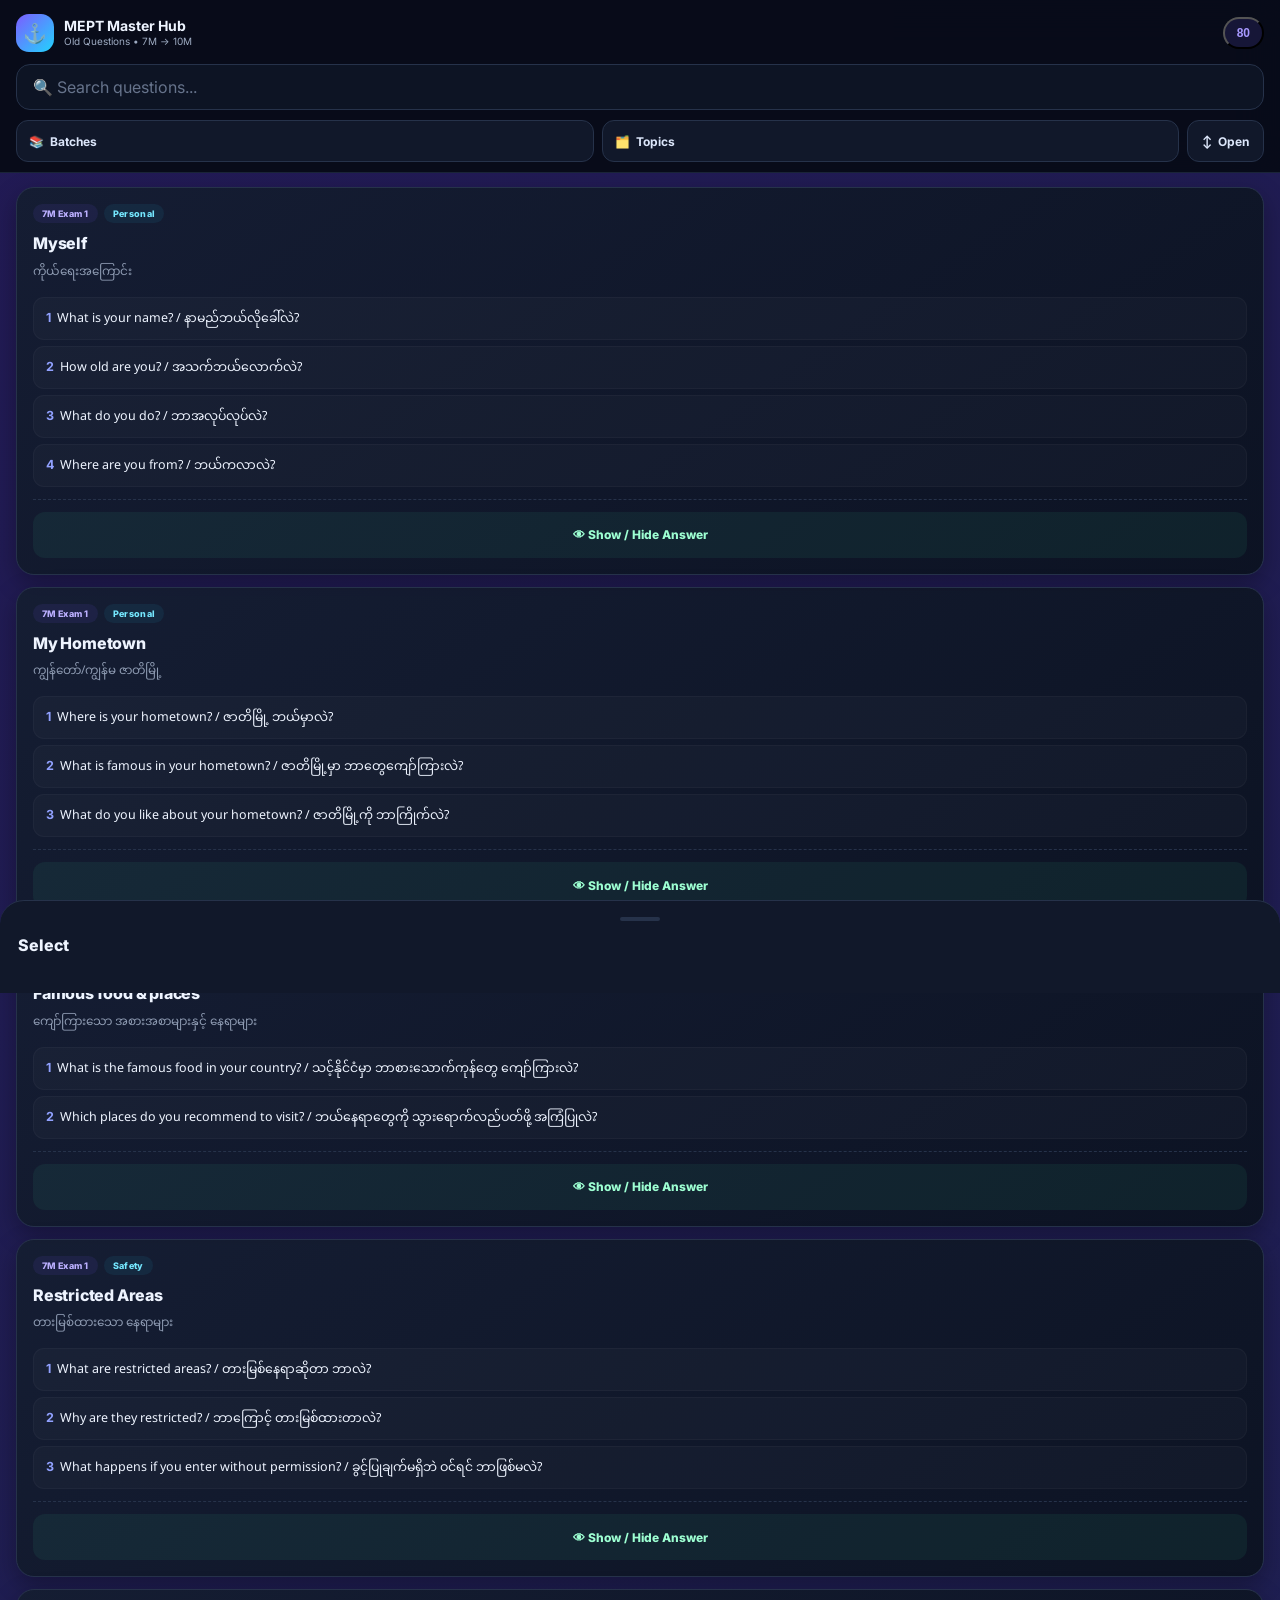
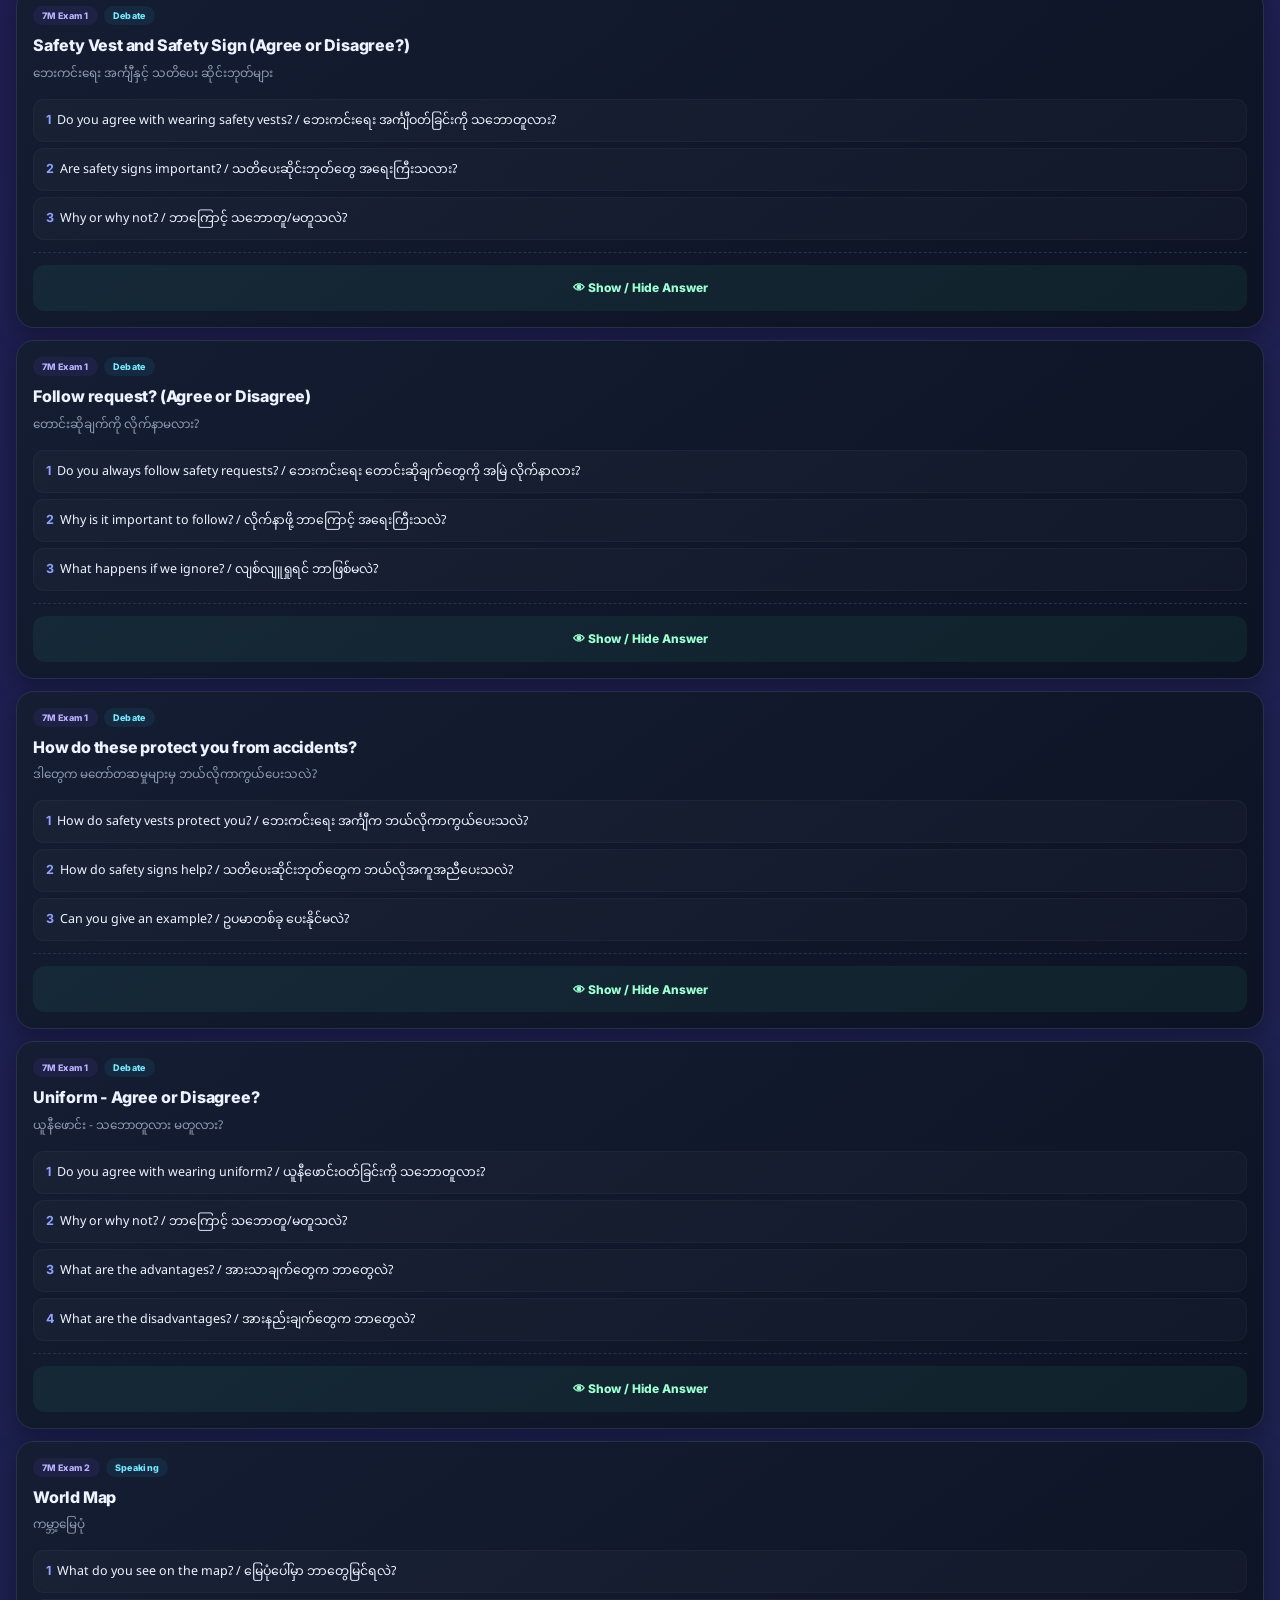
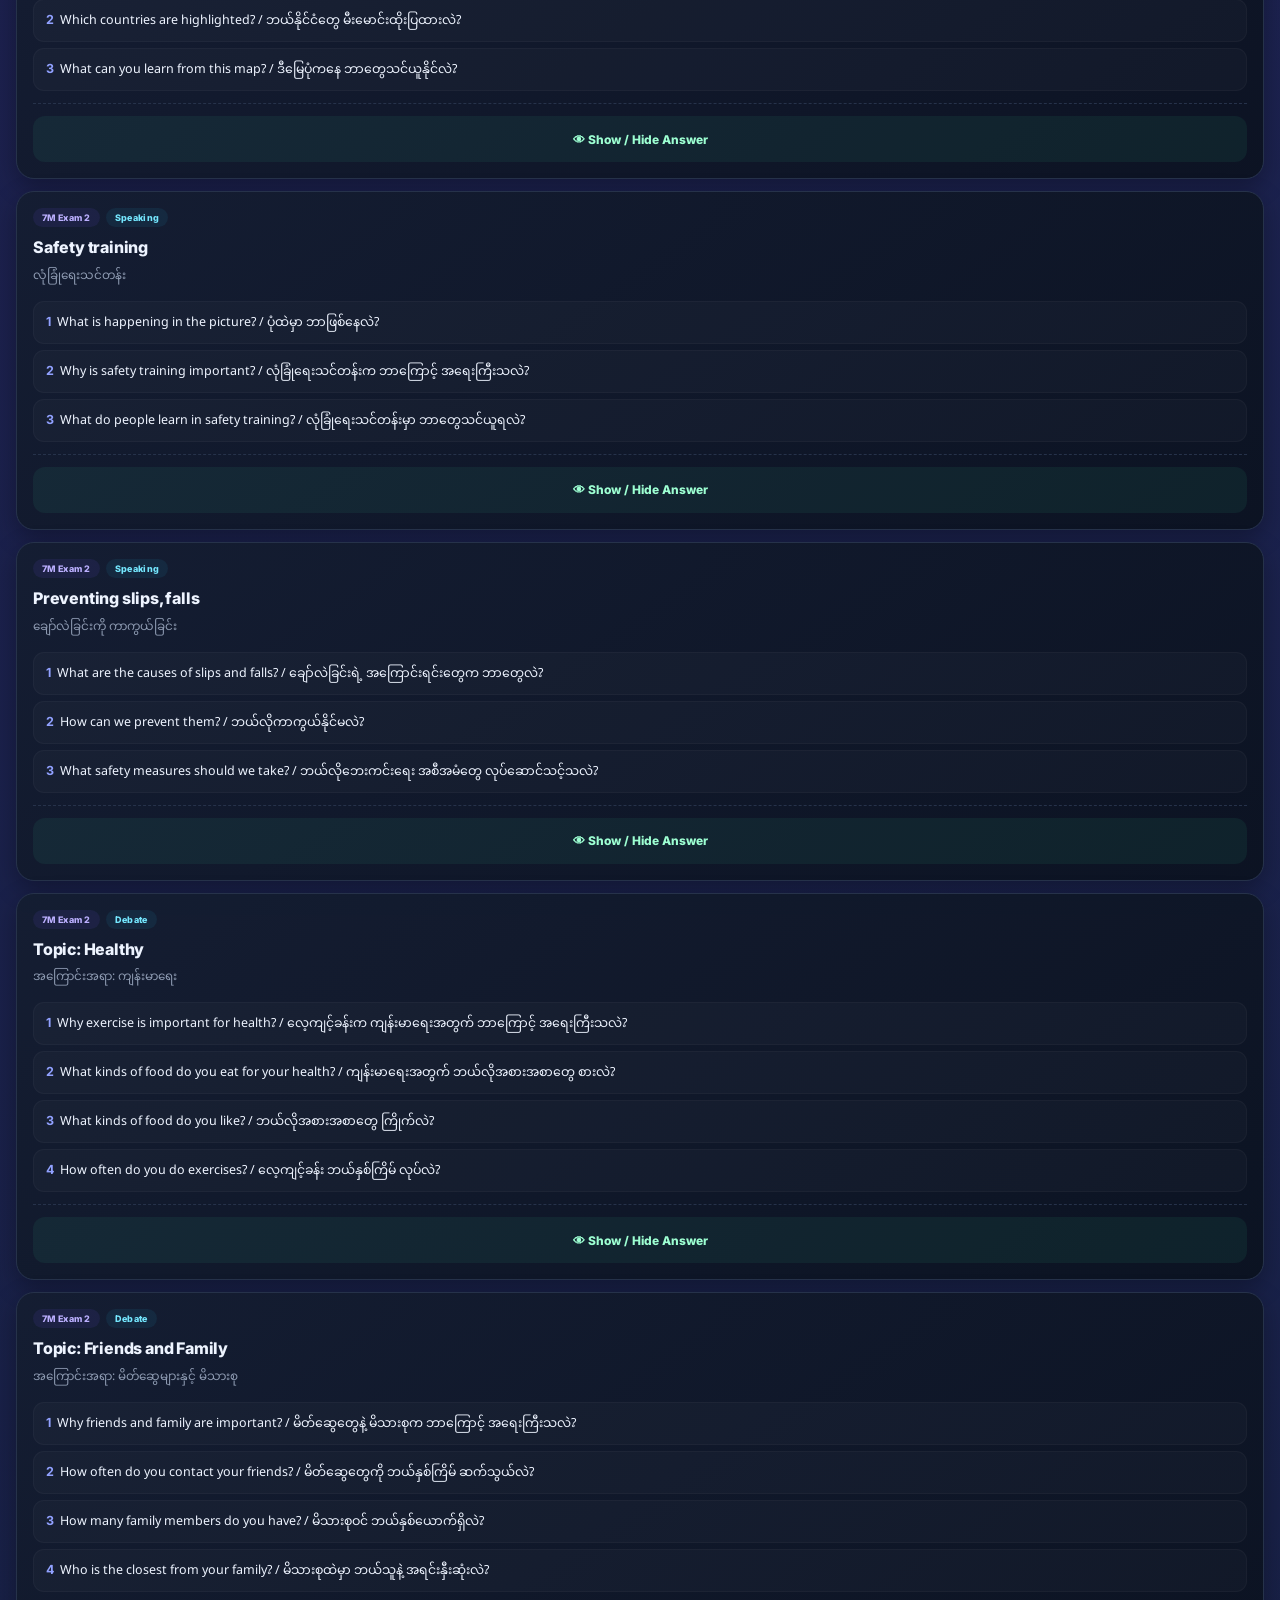
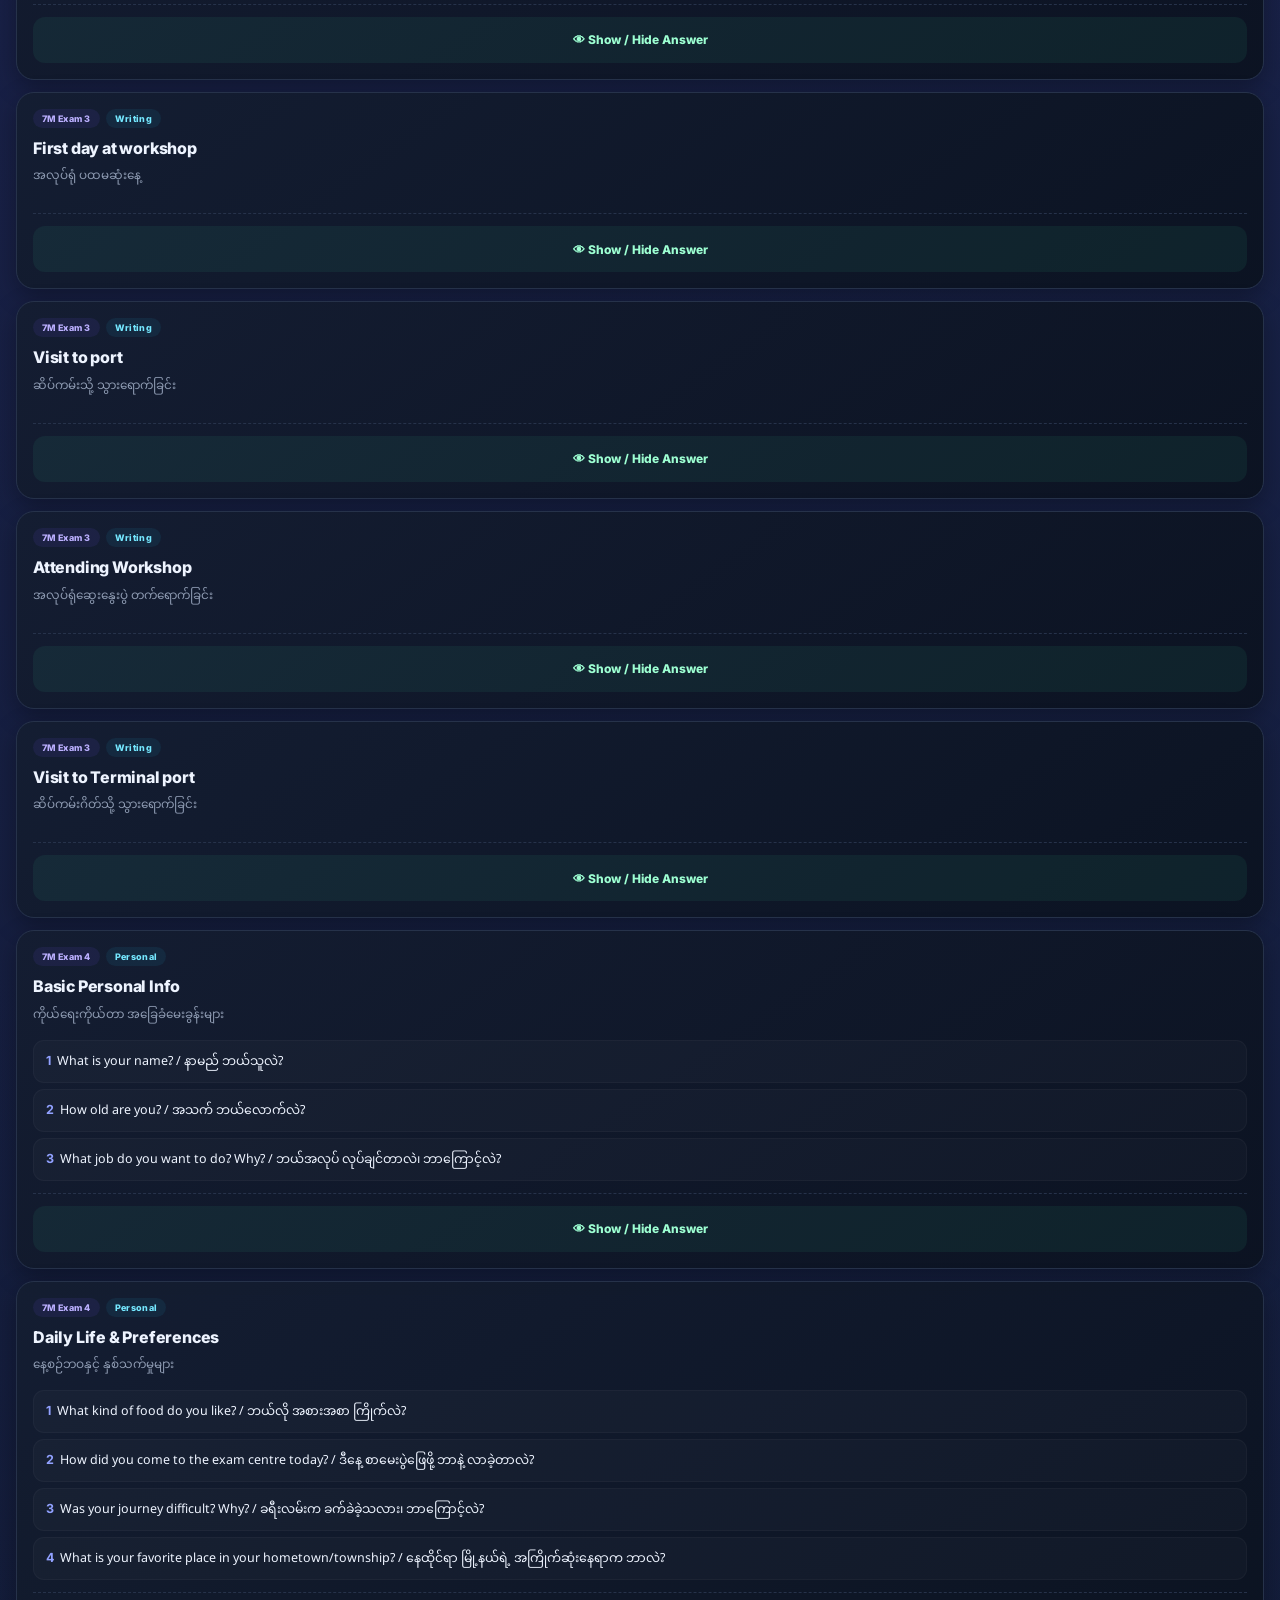
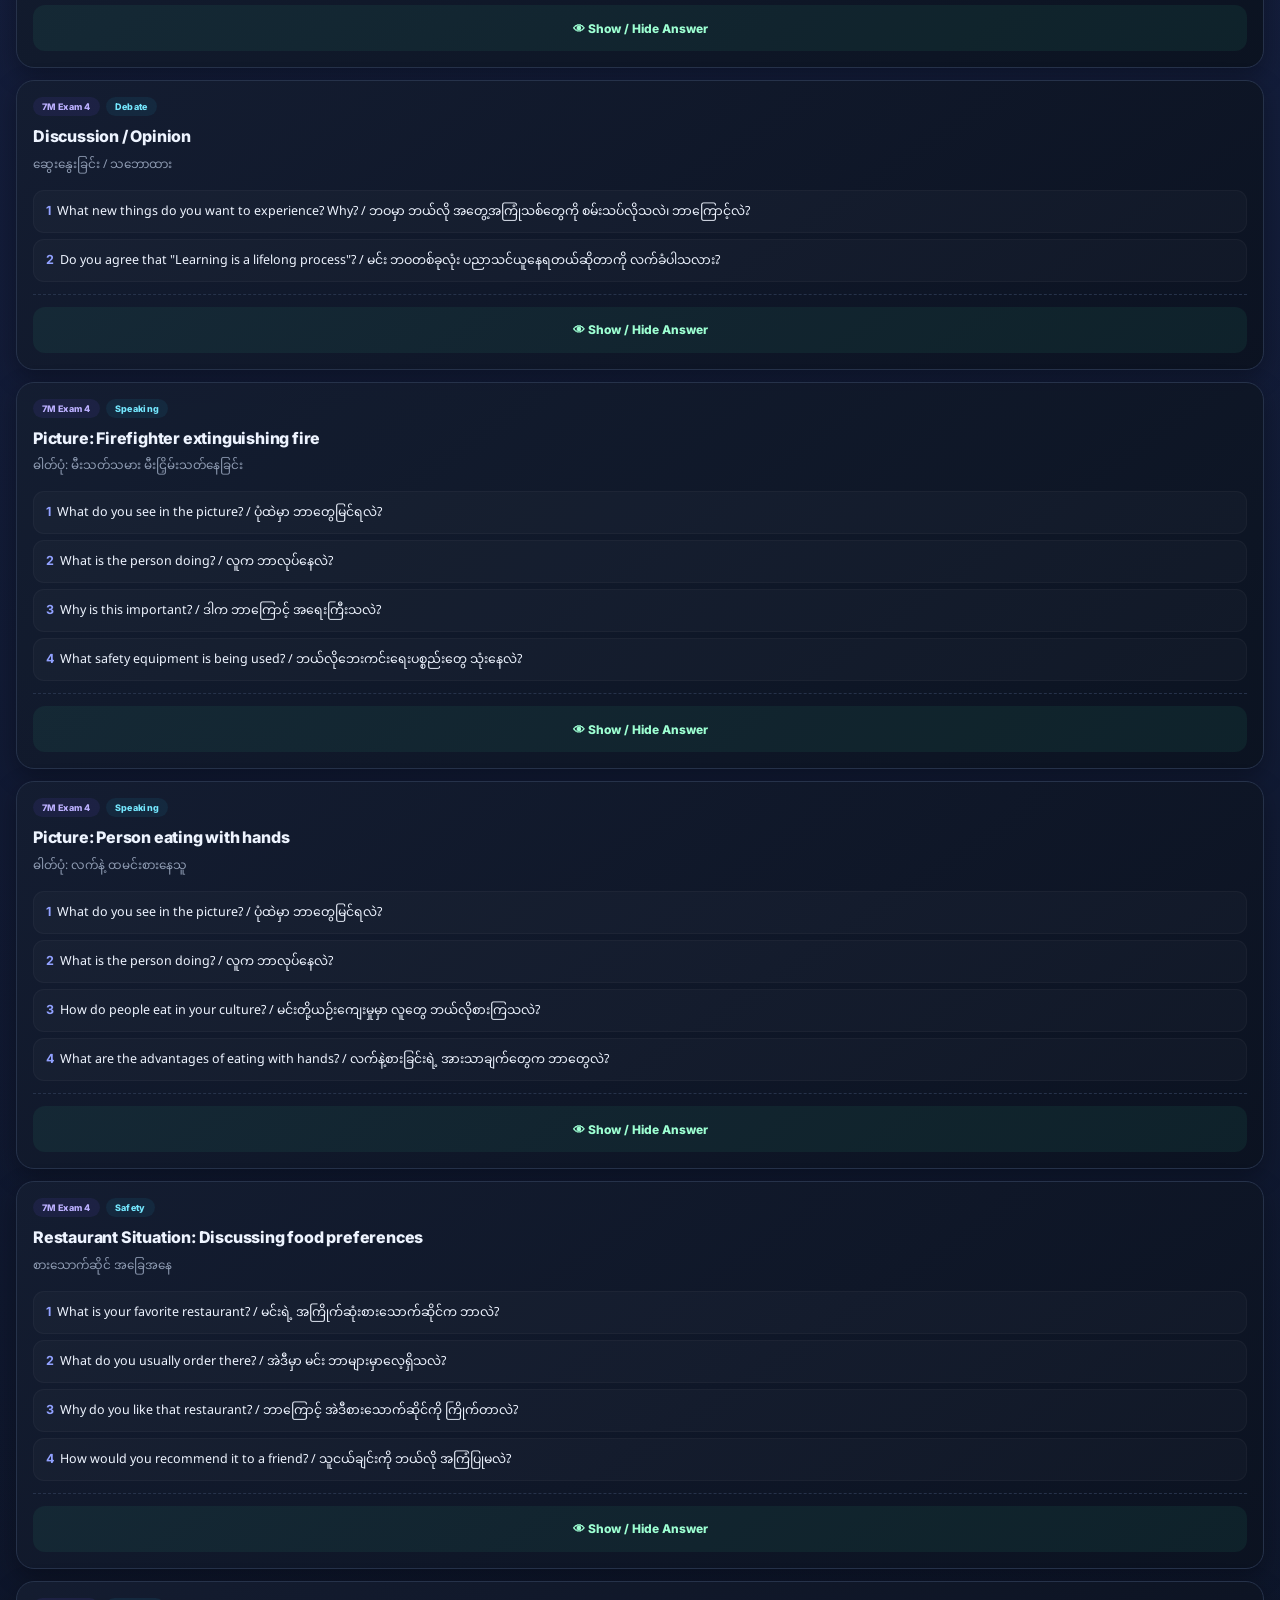
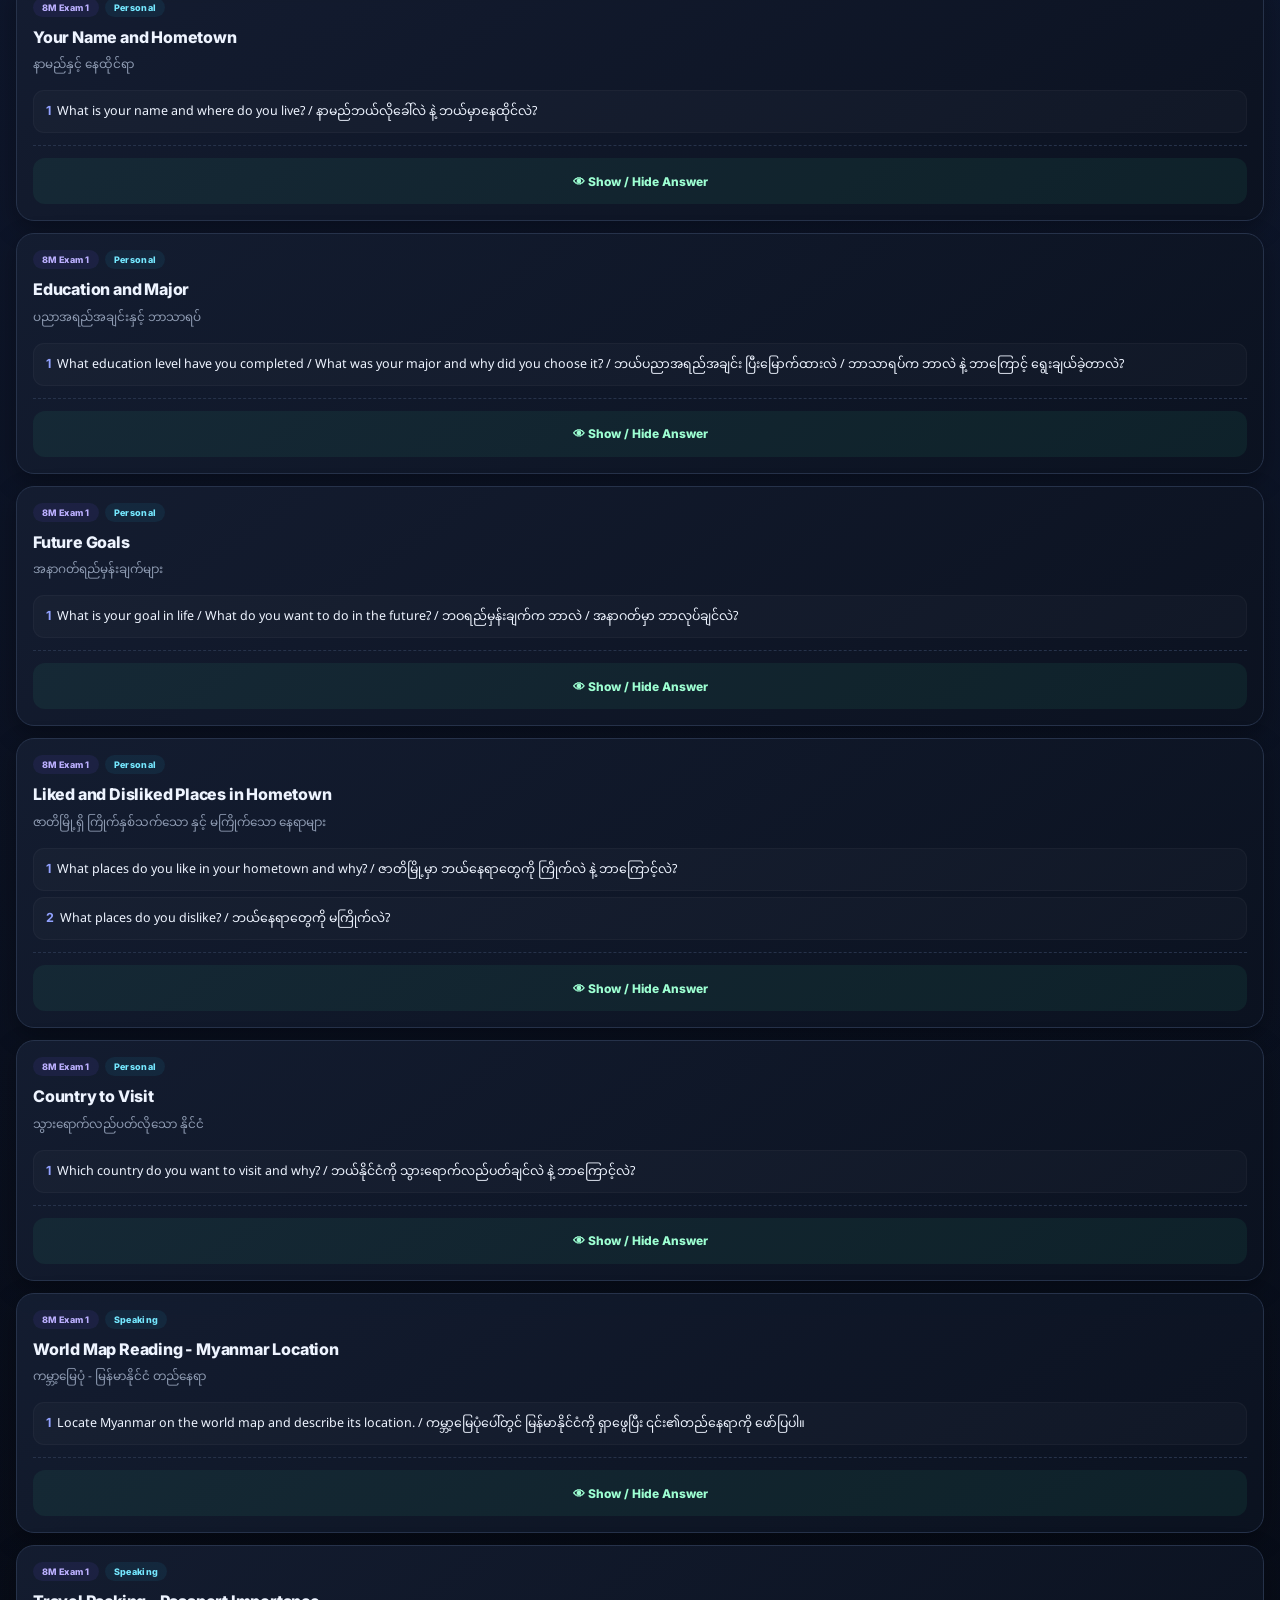
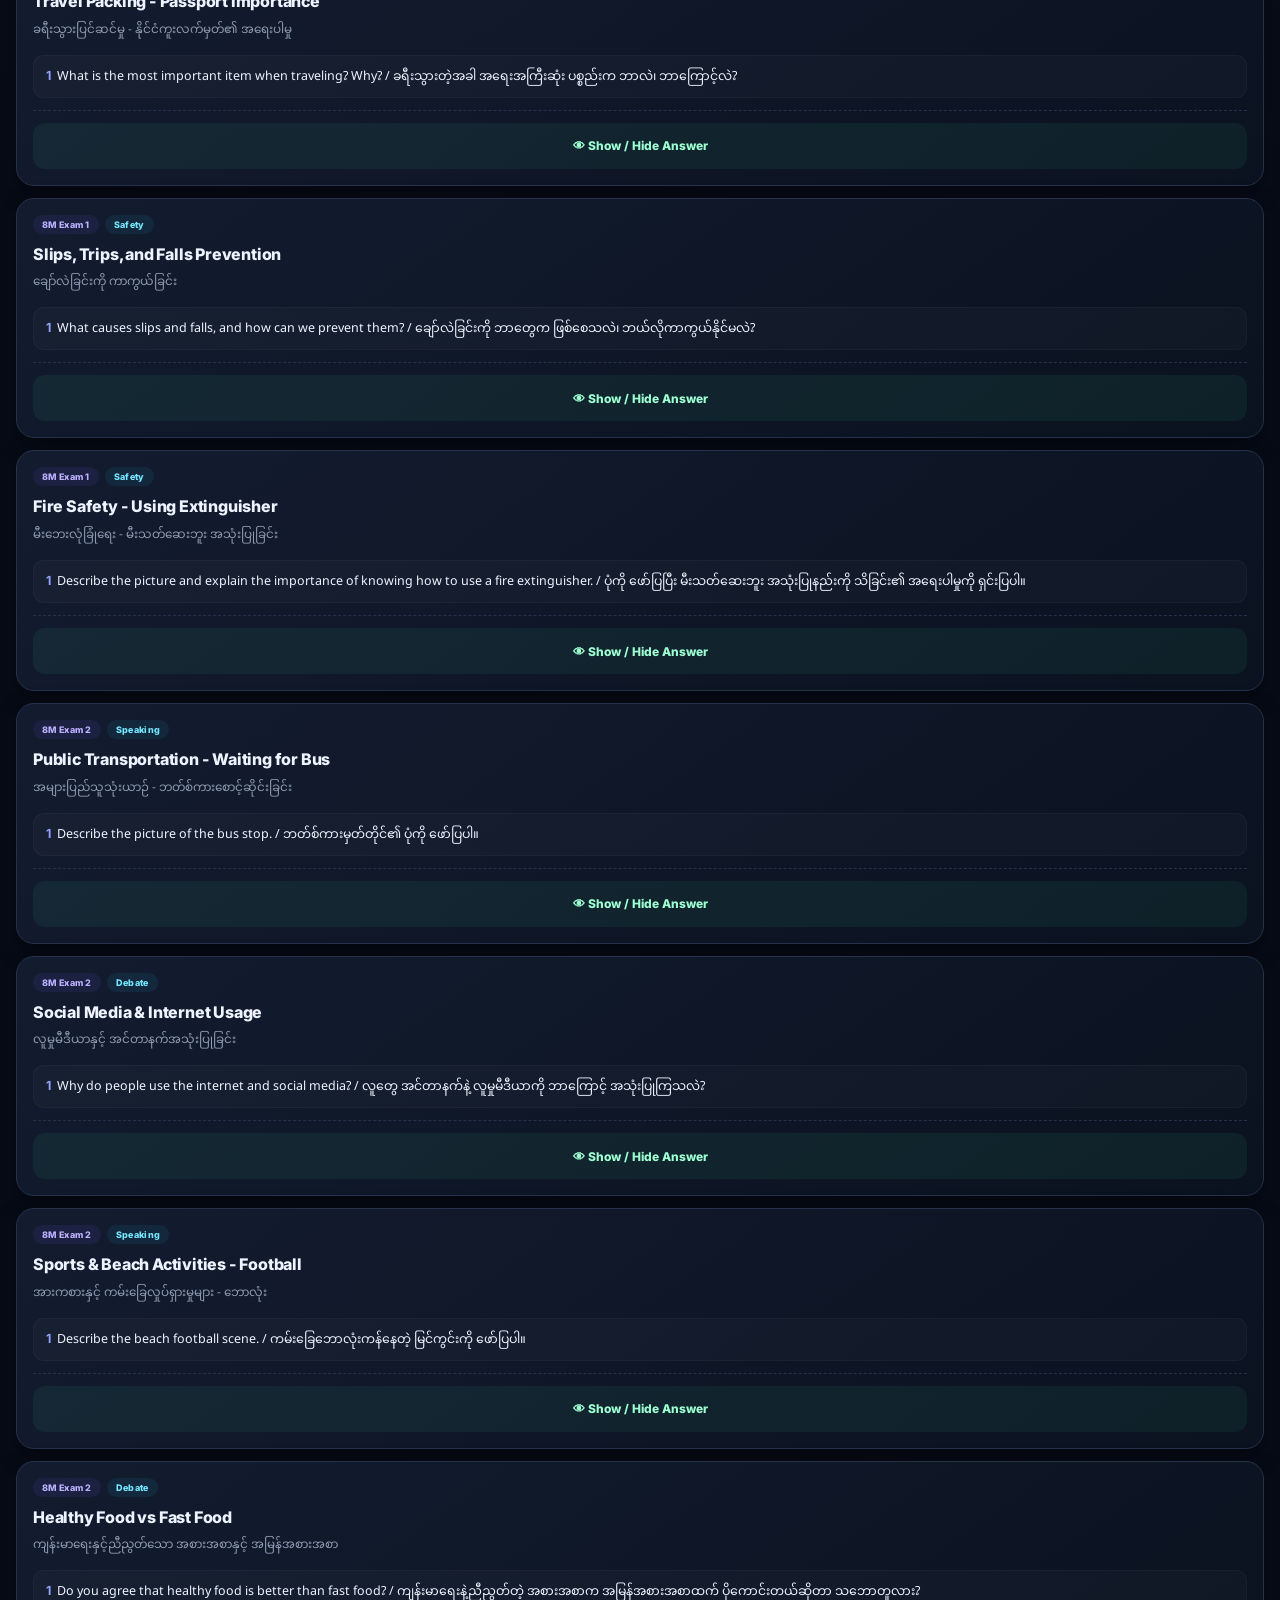
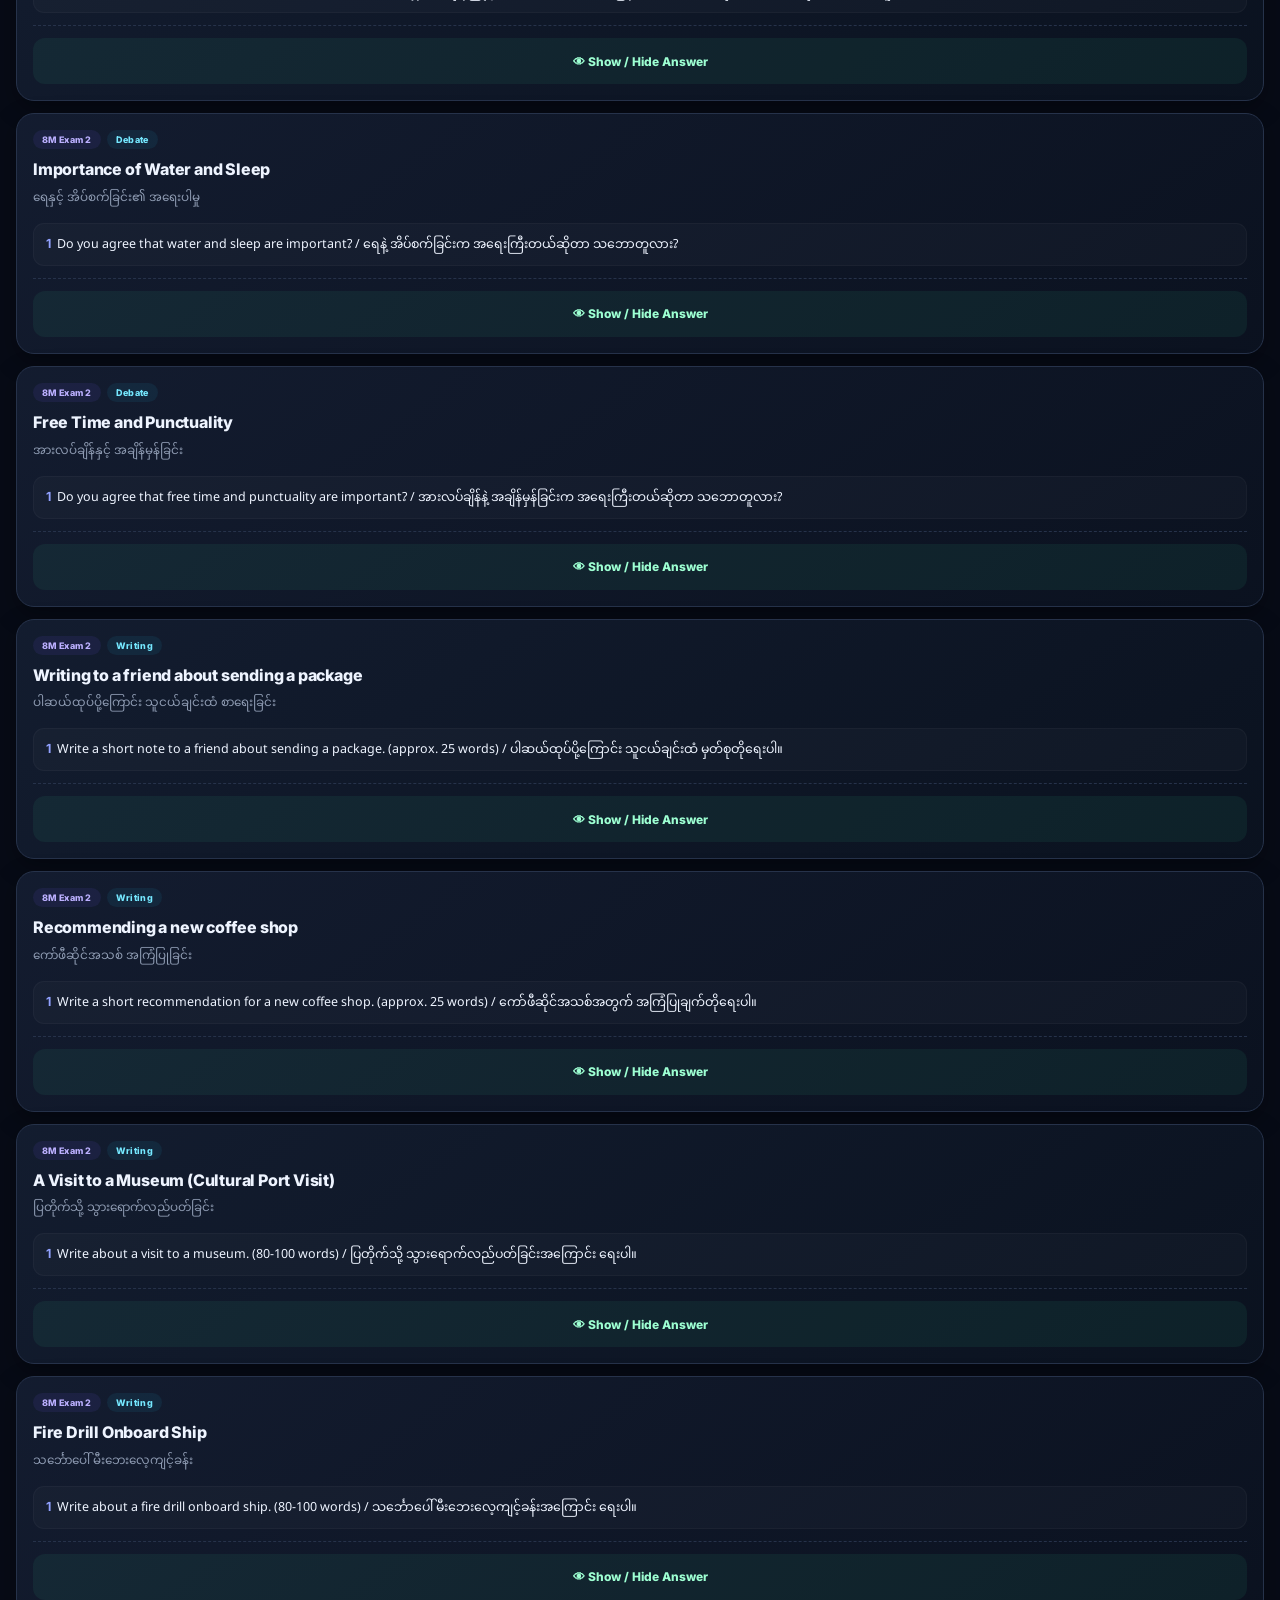
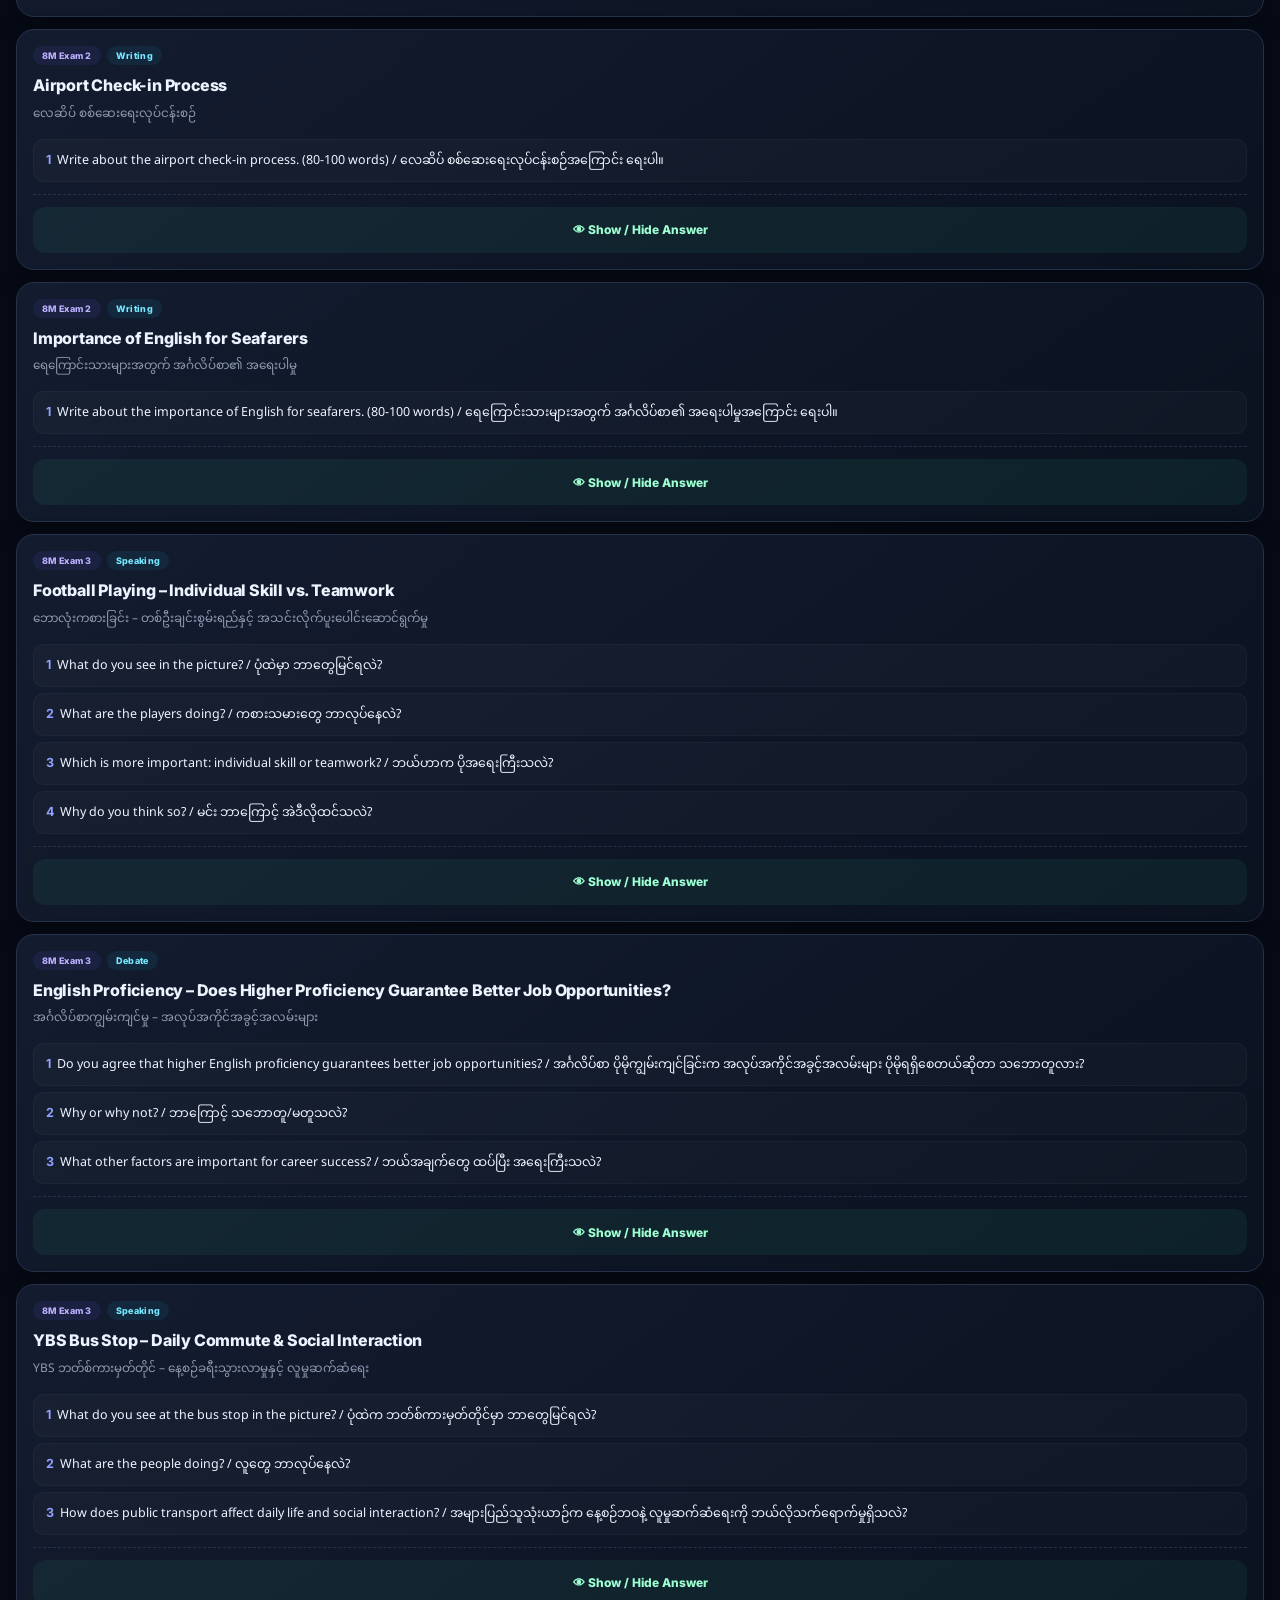
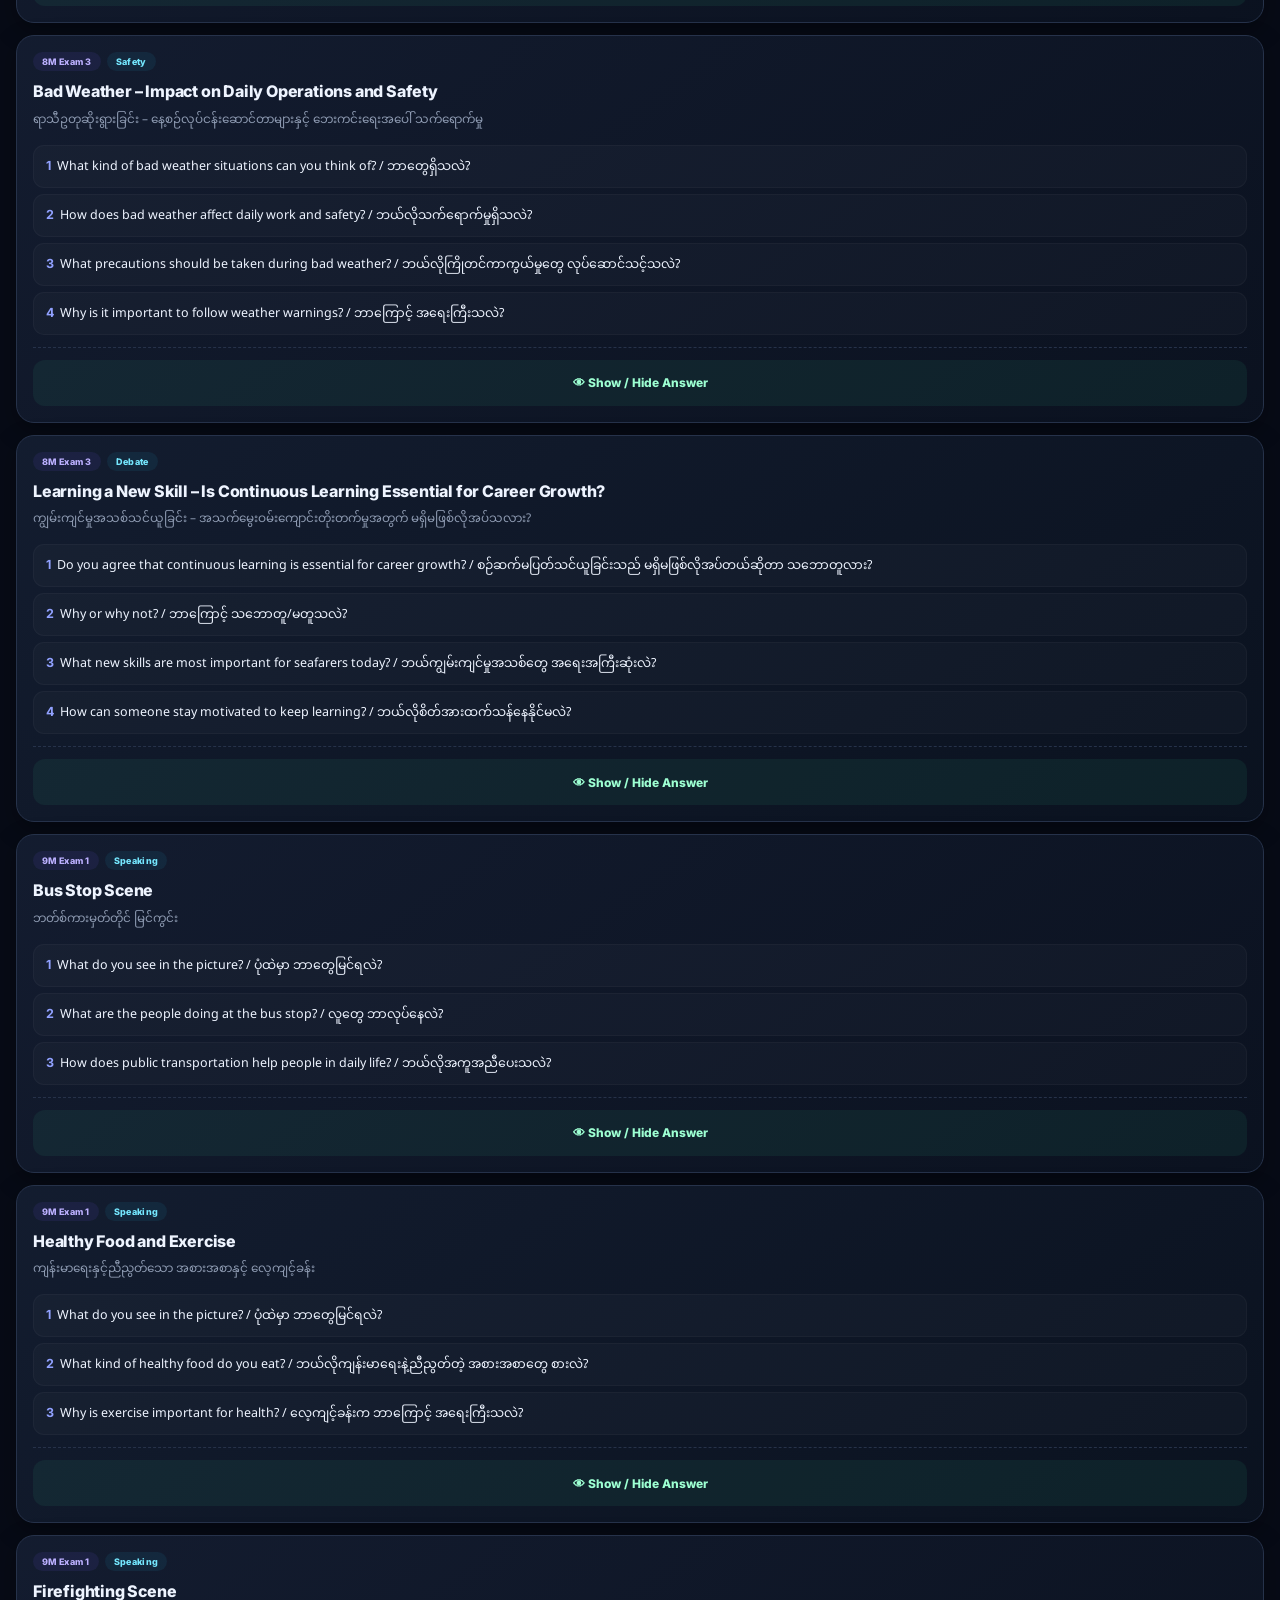
==== commit ed2a2903: "Update oldquestions.html" ====
--- a/oldquestions.html
+++ b/oldquestions.html
@@ -1,1330 +1,1014 @@
 <!DOCTYPE html>
 <html lang="my">
 <head>
-    <meta charset="UTF-8">
-    <meta name="viewport" content="width=device-width, initial-scale=1.0, maximum-scale=1.0, user-scalable=yes">
-    <title>Old Questions - MEPT Master Hub</title>
-    <link rel="stylesheet" href="https://cdnjs.cloudflare.com/ajax/libs/font-awesome/6.0.0-beta3/css/all.min.css">
-    <style>
-        /* ===== RESET & BASE ===== */
-        * {
-            margin: 0;
-            padding: 0;
-            box-sizing: border-box;
-            font-family: 'Segoe UI', 'Myanmar Text', system-ui, sans-serif;
-        }
-
-        body {
-            background: #f0f4f9;
-            min-height: 100vh;
-            padding: 12px;
-        }
-
-        /* ===== TOP BAR ===== */
-        .top-bar {
-            background: #1a4d8f;
-            color: white;
-            padding: 14px 18px;
-            border-radius: 16px;
-            display: flex;
-            flex-direction: column;
-            align-items: stretch;
-            gap: 10px;
-            margin-bottom: 20px;
-            box-shadow: 0 4px 16px rgba(26, 77, 143, 0.25);
-        }
-
-        .top-bar h1 {
-            font-size: 18px;
-            font-weight: 700;
-            display: flex;
-            align-items: center;
-            justify-content: center;
-            gap: 10px;
-            text-align: center;
-        }
-
-        .top-bar h1 i {
-            font-size: 22px;
-        }
-
-        .back-link {
-            color: white;
-            text-decoration: none;
-            font-weight: 600;
-            font-size: 14px;
-            display: flex;
-            align-items: center;
-            justify-content: center;
-            gap: 8px;
-            background: rgba(255, 255, 255, 0.15);
-            padding: 8px 18px;
-            border-radius: 50px;
-            transition: 0.2s;
-            text-align: center;
-        }
-
-        .back-link:active {
-            background: rgba(255, 255, 255, 0.30);
-            transform: scale(0.97);
-        }
-
-        /* ===== CONTAINER ===== */
-        .container {
-            max-width: 100%;
-            margin: 0 auto;
-        }
-
-        /* ===== FILTER BOX ===== */
-        .filter-box {
-            display: flex;
-            flex-direction: column;
-            gap: 12px;
-            margin-bottom: 20px;
-            background: #ffffff;
-            padding: 14px 16px;
-            border-radius: 16px;
-            box-shadow: 0 2px 12px rgba(0, 0, 0, 0.06);
-        }
-
-        .filter-box .search-input {
-            width: 100%;
-            padding: 10px 14px;
-            border: 2px solid #e2e8f0;
-            border-radius: 10px;
-            font-size: 14px;
-            outline: none;
-            transition: 0.25s;
-        }
-
-        .filter-box .search-input:focus {
-            border-color: #1a4d8f;
-            box-shadow: 0 0 0 4px rgba(26, 77, 143, 0.08);
-        }
-
-        .filter-group {
-            display: flex;
-            flex-wrap: wrap;
-            gap: 6px;
-            align-items: center;
-        }
-
-        .filter-btn,
-        .cat-btn {
-            padding: 5px 12px;
-            border: 2px solid #e2e8f0;
-            border-radius: 50px;
-            background: #fff;
-            font-size: 12px;
-            font-weight: 600;
-            color: #64748b;
-            cursor: pointer;
-            transition: 0.2s;
-            white-space: nowrap;
-            touch-action: manipulation;
-        }
-
-        .filter-btn:active,
-        .cat-btn:active {
-            transform: scale(0.95);
-        }
-
-        .filter-btn:hover,
-        .cat-btn:hover {
-            border-color: #1a4d8f;
-            color: #1a4d8f;
-        }
-
-        .filter-btn.active,
-        .cat-btn.active {
-            background: #1a4d8f;
-            border-color: #1a4d8f;
-            color: #fff;
-        }
-
-        .filter-label {
-            font-size: 12px;
-            font-weight: 600;
-            color: #64748b;
-            display: flex;
-            align-items: center;
-            gap: 4px;
-            margin-right: 2px;
-        }
-
-        /* ===== QUESTION LIST ===== */
-        .question-list {
-            display: flex;
-            flex-direction: column;
-            gap: 14px;
-        }
-
-        .question-card {
-            background: #ffffff;
-            border-radius: 16px;
-            padding: 16px 18px;
-            box-shadow: 0 2px 12px rgba(0, 0, 0, 0.05);
-            border-left: 5px solid #1a4d8f;
-            transition: 0.2s;
-        }
-
-        .question-card:active {
-            transform: scale(0.99);
-        }
-
-        .question-card .type {
-            font-size: 11px;
-            font-weight: 700;
-            color: #1a4d8f;
-            text-transform: uppercase;
-            letter-spacing: 0.5px;
-            margin-bottom: 4px;
-        }
-
-        .question-card .batch-tag {
-            display: inline-block;
-            background: #e8edf5;
-            color: #1a4d8f;
-            padding: 1px 12px;
-            border-radius: 50px;
-            font-size: 11px;
-            font-weight: 600;
-            margin-right: 4px;
-        }
-
-        .question-card .category-tag {
-            display: inline-block;
-            background: #fef3c7;
-            color: #92400e;
-            padding: 1px 12px;
-            border-radius: 50px;
-            font-size: 11px;
-            font-weight: 600;
-        }
-
-        .question-card .en {
-            font-size: 15px;
-            font-weight: 700;
-            color: #0a2a4a;
-            margin-top: 8px;
-            line-height: 1.4;
-        }
-
-        .question-card .my {
-            font-size: 14px;
-            color: #475569;
-            margin-top: 4px;
-            padding: 6px 10px;
-            background: #f8fafc;
-            border-radius: 8px;
-            line-height: 1.5;
-        }
-
-        .question-card .sub-details {
-            list-style: none;
-            margin-top: 8px;
-            padding: 8px 12px;
-            background: #f8fafc;
-            border-radius: 10px;
-            border: 1px solid #e8edf5;
-        }
-
-        .question-card .sub-details li {
-            padding: 3px 0;
-            font-size: 13px;
-            color: #1f3a5f;
-            border-bottom: 1px dashed #e8edf5;
-            line-height: 1.5;
-        }
-
-        .question-card .sub-details li:last-child {
-            border-bottom: none;
-        }
-
-        .question-card .sub-details li::before {
-            content: "▸ ";
-            color: #1a4d8f;
-            font-weight: 700;
-        }
-
-        /* ===== ANSWER SECTION ===== */
-        .answer-section {
-            margin-top: 12px;
-            border-top: 2px dashed #e2e8f0;
-            padding-top: 12px;
-        }
-
-        .answer-label {
-            display: flex;
-            justify-content: space-between;
-            align-items: center;
-            font-weight: 600;
-            color: #0a2a4a;
-            font-size: 13px;
-        }
-
-        .toggle-btn {
-            background: #1a4d8f;
-            border: none;
-            color: #fff;
-            padding: 4px 16px;
-            border-radius: 50px;
-            font-size: 12px;
-            font-weight: 600;
-            cursor: pointer;
-            transition: 0.2s;
-            touch-action: manipulation;
-        }
-
-        .toggle-btn:active {
-            background: #0f3a6b;
-            transform: scale(0.95);
-        }
-
-        .answer-content {
-            display: none;
-            margin-top: 10px;
-            background: #f0f7ff;
-            border-radius: 12px;
-            padding: 12px 14px;
-            border: 1px solid #d4e2f0;
-            gap: 10px;
-            flex-direction: column;
-        }
-
-        .answer-content.show {
-            display: flex;
-        }
-
-        .answer-content .en-answer {
-            font-size: 14px;
-            color: #0a2a4a;
-            padding: 6px 10px;
-            background: #ffffff;
-            border-radius: 8px;
-            border-left: 4px solid #1a4d8f;
-            line-height: 1.7;
-        }
-
-        .answer-content .my-answer {
-            font-size: 14px;
-            color: #1f3a5f;
-            padding: 6px 10px;
-            background: #ffffff;
-            border-radius: 8px;
-            border-left: 4px solid #d4891e;
-            line-height: 1.7;
-        }
-
-        /* ===== EMPTY STATE ===== */
-        .empty-state {
-            text-align: center;
-            padding: 30px 20px;
-            color: #94a3b8;
-            font-size: 15px;
-        }
-
-        .empty-state i {
-            font-size: 40px;
-            display: block;
-            margin-bottom: 10px;
-            opacity: 0.5;
-        }
-
-        /* ===== STATS ===== */
-        .stats-bar {
-            display: flex;
-            flex-wrap: wrap;
-            justify-content: center;
-            gap: 8px 16px;
-            background: #ffffff;
-            padding: 10px 16px;
-            border-radius: 12px;
-            margin-bottom: 16px;
-            box-shadow: 0 2px 8px rgba(0, 0, 0, 0.04);
-        }
-
-        .stats-bar .stat-item {
-            font-size: 13px;
-            color: #475569;
-        }
-
-        .stats-bar .stat-item strong {
-            color: #0a2a4a;
-        }
-
-        .stats-bar .stat-item i {
-            color: #1a4d8f;
-            margin-right: 4px;
-        }
-
-        /* ===== RESPONSIVE ===== */
-        @media (max-width: 480px) {
-            .filter-btn,
-            .cat-btn {
-                font-size: 11px;
-                padding: 4px 10px;
-            }
-            .question-card {
-                padding: 14px 14px;
-            }
-            .question-card .en {
-                font-size: 14px;
-            }
-            .question-card .my {
-                font-size: 13px;
-            }
-            .answer-content .en-answer,
-            .answer-content .my-answer {
-                font-size: 13px;
-            }
-        }
-
-        @media (max-width: 380px) {
-            .filter-group {
-                gap: 4px;
-            }
-            .filter-btn,
-            .cat-btn {
-                font-size: 10px;
-                padding: 3px 8px;
-            }
-            .top-bar h1 {
-                font-size: 16px;
-            }
-        }
-
-        /* ===== SCROLLBAR ===== */
-        ::-webkit-scrollbar {
-            width: 6px;
-            height: 6px;
-        }
-        ::-webkit-scrollbar-track {
-            background: #f0f4f9;
-            border-radius: 10px;
-        }
-        ::-webkit-scrollbar-thumb {
-            background: #b8c9e0;
-            border-radius: 10px;
-        }
-        ::-webkit-scrollbar-thumb:hover {
-            background: #8aa3c0;
-        }
-    </style>
+<meta charset="UTF-8">
+<meta name="viewport" content="width=device-width,initial-scale=1,maximum-scale=1,user-scalable=no">
+<meta name="theme-color" content="#070b16">
+<meta name="apple-mobile-web-app-capable" content="yes">
+<title>MEPT Master Hub — 7M → 10M</title>
+<style>
+@import url('https://fonts.googleapis.com/css2?family=Inter:wght@400;500;600;700;800&family=Noto+Sans+Myanmar:wght@400;500;600;700&display=swap');
+
+*{box-sizing:border-box;-webkit-tap-highlight-color:transparent}
+
+html,body{
+  margin:0;padding:0;
+  background:#070b16;
+  color:#eef4ff;
+  font-family:Inter,'Noto Sans Myanmar',-apple-system,BlinkMacSystemFont,sans-serif;
+  overscroll-behavior-y:none;
+}
+
+body{
+  background:
+    radial-gradient(circle at 10% 0%,#221a55,transparent 35%),
+    radial-gradient(circle at 90% 8%,#12364a,transparent 30%),
+    #070b16;
+  min-height:100vh;
+  padding-bottom:calc(24px + env(safe-area-inset-bottom));
+}
+
+/* ── Header ────────────────────────────── */
+.header{
+  position:sticky;
+  top:0;
+  z-index:50;
+  background:rgba(7,11,22,.94);
+  backdrop-filter:blur(20px);
+  -webkit-backdrop-filter:blur(20px);
+  border-bottom:1px solid #1a2438;
+  padding:14px 16px 10px;
+  padding-top:calc(14px + env(safe-area-inset-top));
+}
+
+.top-row{
+  display:flex;
+  align-items:center;
+  gap:10px;
+  margin-bottom:12px;
+}
+
+.logo{
+  width:38px;height:38px;
+  border-radius:13px;
+  background:linear-gradient(135deg,#7c5cff,#21d4fd);
+  display:grid;place-items:center;
+  font-size:19px;flex-shrink:0;
+}
+
+.brand-text{line-height:1.15;min-width:0;flex:1}
+.brand-text b{font-size:14px;display:block;white-space:nowrap;overflow:hidden;text-overflow:ellipsis}
+.brand-text small{font-size:10px;color:#9eabc2;display:block;margin-top:2px}
+
+.badge{
+  background:#7c5cff22;
+  color:#a799ff;
+  padding:7px 12px;
+  border-radius:99px;
+  font-size:12px;
+  font-weight:800;
+  flex-shrink:0;
+  min-height:32px;
+  display:flex;
+  align-items:center;
+  gap:4px;
+}
+.badge.clearable{
+  background:#ffb84d22;
+  color:#ffd591;
+  cursor:pointer;
+  border:0;
+  font-family:inherit;
+}
+.badge.clearable:active{background:#ffb84d33}
+
+.search-input{
+  width:100%;
+  padding:12px 16px;
+  border:1px solid #26324a;
+  border-radius:14px;
+  background:#0d1424;
+  color:#eef4ff;
+  font-size:16px; /* prevents iOS zoom */
+  font-family:inherit;
+  outline:none;
+  margin-bottom:10px;
+  min-height:46px;
+  -webkit-appearance:none;
+  appearance:none;
+}
+.search-input::placeholder{color:#66738b}
+.search-input:focus{border-color:#7c5cff}
+
+.filter-row{
+  display:grid;
+  grid-template-columns:1fr 1fr auto;
+  gap:8px;
+}
+
+.filter-btn{
+  padding:10px 12px;
+  border-radius:12px;
+  border:1px solid #26324a;
+  background:#11182a;
+  color:#dce6fa;
+  font-size:12px;
+  font-weight:700;
+  font-family:inherit;
+  cursor:pointer;
+  min-height:42px;
+  text-align:left;
+  white-space:nowrap;
+  overflow:hidden;
+  text-overflow:ellipsis;
+  display:flex;
+  align-items:center;
+  gap:6px;
+}
+.filter-btn:active{background:#0d1424}
+.filter-btn.active{
+  background:linear-gradient(135deg,#7c5cff,#5f8dff);
+  border-color:transparent;
+  color:#fff;
+}
+.filter-btn.toggle{
+  justify-content:center;
+  padding:10px 14px;
+}
+.filter-btn.toggle.on{
+  background:linear-gradient(135deg,#38e29b,#21d4fd);
+  border-color:transparent;
+  color:#062018;
+}
+
+/* ── Cards ─────────────────────────────── */
+.grid{
+  padding:14px 16px;
+  display:flex;
+  flex-direction:column;
+  gap:12px;
+}
+
+.card{
+  padding:16px;
+  border:1px solid #26324a;
+  border-radius:18px;
+  background:linear-gradient(145deg,rgba(20,29,49,.94),rgba(11,18,32,.94));
+  box-shadow:0 8px 24px rgba(0,0,0,.3);
+}
+
+.meta{
+  display:flex;
+  gap:6px;
+  flex-wrap:wrap;
+  margin-bottom:10px;
+}
+
+.tag{
+  font-size:9px;
+  font-weight:800;
+  padding:4px 9px;
+  border-radius:99px;
+  background:rgba(124,92,255,.09);
+  color:#bcb0ff;
+  letter-spacing:.3px;
+}
+.tag.cat{background:rgba(33,212,253,.07);color:#75e8ff}
+
+.title{
+  font-size:16px;
+  font-weight:800;
+  line-height:1.35;
+  letter-spacing:-.2px;
+}
+
+.mytitle{
+  color:#8e9bb2;
+  font-size:12px;
+  margin-top:4px;
+  font-family:'Noto Sans Myanmar',sans-serif;
+}
+
+.qs{
+  margin-top:12px;
+  display:flex;
+  flex-direction:column;
+  gap:6px;
+}
+
+.q{
+  padding:10px 12px;
+  border-radius:11px;
+  background:rgba(255,255,255,.024);
+  border:1px solid rgba(255,255,255,.03);
+  font-size:12.5px;
+  line-height:1.6;
+  font-family:'Noto Sans Myanmar',sans-serif;
+}
+.q strong{
+  color:#91a1ff;
+  margin-right:6px;
+  font-family:Inter,sans-serif;
+}
+
+/* ── Answer ────────────────────────────── */
+.answer{
+  margin-top:12px;
+  padding-top:12px;
+  border-top:1px dashed #26324a;
+}
+
+.answer-btn{
+  width:100%;
+  border:0;
+  background:rgba(56,226,155,.07);
+  color:#9dffd2;
+  padding:12px;
+  border-radius:12px;
+  font-weight:800;
+  font-size:12px;
+  font-family:inherit;
+  cursor:pointer;
+  min-height:46px;
+  transition:background .15s;
+}
+.answer-btn:active{background:rgba(56,226,155,.16)}
+
+.answerbox{
+  display:none;
+  margin-top:10px;
+  flex-direction:column;
+  gap:8px;
+}
+.answerbox.show{display:flex}
+
+.lang{
+  padding:12px 14px;
+  border-radius:11px;
+  font-size:13px;
+  line-height:1.7;
+}
+.lang.en{
+  background:rgba(124,92,255,.05);
+  border-left:3px solid #7c5cff;
+}
+.lang.my{
+  background:rgba(255,184,77,.04);
+  border-left:3px solid #ffb84d;
+  font-family:'Noto Sans Myanmar',sans-serif;
+}
+.lang b{
+  font-size:10px;
+  display:block;
+  margin-bottom:4px;
+  letter-spacing:.8px;
+  opacity:.75;
+}
+
+/* ── Exercise ──────────────────────────── */
+.exercise{
+  margin-top:10px;
+  padding:12px;
+  border:1px solid rgba(56,226,155,.13);
+  border-radius:12px;
+  background:rgba(56,226,155,.03);
+}
+.exercise h4{
+  margin:0 0 8px;
+  color:#7df3bc;
+  font-size:11px;
+  letter-spacing:.4px;
+}
+.exercise ol{padding-left:20px;margin:0}
+.exercise li{
+  font-size:12px;
+  color:#cdd7e8;
+  margin:6px 0;
+  line-height:1.6;
+}
+
+.reveal-btn{
+  width:100%;
+  margin-top:8px;
+  border:0;
+  background:rgba(56,226,155,.07);
+  color:#9dffd2;
+  padding:11px;
+  border-radius:10px;
+  font-weight:700;
+  font-size:11.5px;
+  font-family:inherit;
+  min-height:42px;
+  cursor:pointer;
+}
+
+.practice{
+  display:none;
+  margin-top:8px;
+  color:#b9c8df;
+  font-size:12.5px;
+  line-height:1.7;
+  padding:10px 12px;
+  background:rgba(255,255,255,.02);
+  border-radius:9px;
+}
+.practice.show{display:block}
+
+/* ── Empty / Footer ────────────────────── */
+.empty{
+  text-align:center;
+  padding:60px 24px;
+  color:#718099;
+  font-size:13px;
+  line-height:1.7;
+}
+.empty .big{font-size:36px;display:block;margin-bottom:12px;opacity:.5}
+
+.foot{
+  text-align:center;
+  color:#4a566b;
+  font-size:10px;
+  padding:24px 20px;
+  line-height:1.6;
+}
+
+/* ── Sheet ─────────────────────────────── */
+.sheet-overlay{
+  position:fixed;
+  inset:0;
+  background:rgba(0,0,0,.65);
+  z-index:100;
+  opacity:0;
+  pointer-events:none;
+  transition:opacity .22s ease;
+}
+.sheet-overlay.show{opacity:1;pointer-events:auto}
+
+.sheet{
+  position:fixed;
+  left:0;right:0;bottom:0;
+  z-index:101;
+  background:#11182a;
+  border-radius:24px 24px 0 0;
+  border-top:1px solid #26324a;
+  padding:10px 18px calc(20px + env(safe-area-inset-bottom));
+  transform:translateY(100%);
+  transition:transform .28s cubic-bezier(.4,0,.2,1);
+  max-height:72vh;
+  display:flex;
+  flex-direction:column;
+}
+.sheet.show{transform:translateY(0)}
+
+.sheet-handle{
+  width:40px;height:4px;
+  background:#26324a;
+  border-radius:99px;
+  margin:6px auto 14px;
+  flex-shrink:0;
+}
+.sheet-title{
+  font-size:16px;
+  font-weight:800;
+  margin-bottom:14px;
+  flex-shrink:0;
+}
+.sheet-list{
+  display:flex;
+  flex-direction:column;
+  gap:6px;
+  overflow-y:auto;
+  overscroll-behavior:contain;
+  -webkit-overflow-scrolling:touch;
+  padding-bottom:4px;
+}
+.sheet-list button{
+  width:100%;
+  text-align:left;
+  padding:14px 16px;
+  border-radius:13px;
+  border:1px solid #26324a;
+  background:#0d1424;
+  color:#dce6fa;
+  font-size:14px;
+  font-weight:600;
+  font-family:inherit;
+  cursor:pointer;
+  display:flex;
+  justify-content:space-between;
+  align-items:center;
+  min-height:52px;
+  gap:12px;
+}
+.sheet-list button:active{background:#0a1020}
+.sheet-list button.active{
+  background:linear-gradient(135deg,#7c5cff,#5f8dff);
+  border-color:transparent;
+  color:#fff;
+}
+.sheet-list button .count{
+  font-size:11px;
+  color:#697791;
+  background:rgba(255,255,255,.04);
+  padding:3px 9px;
+  border-radius:99px;
+  font-weight:700;
+  flex-shrink:0;
+}
+.sheet-list button.active .count{
+  color:rgba(255,255,255,.85);
+  background:rgba(255,255,255,.16);
+}
+
+/* ── Scroll top FAB ────────────────────── */
+.fab-top{
+  position:fixed;
+  right:16px;
+  bottom:calc(20px + env(safe-area-inset-bottom));
+  width:46px;height:46px;
+  border-radius:50%;
+  background:rgba(17,24,42,.92);
+  backdrop-filter:blur(12px);
+  -webkit-backdrop-filter:blur(12px);
+  border:1px solid #26324a;
+  color:#a799ff;
+  font-size:18px;
+  cursor:pointer;
+  z-index:60;
+  display:none;
+  place-items:center;
+  box-shadow:0 8px 24px rgba(0,0,0,.5);
+}
+.fab-top.show{display:grid}
+.fab-top:active{transform:scale(.94)}
+</style>
 </head>
 <body>
 
-    <!-- ===== TOP BAR ===== -->
-    <header class="top-bar">
-        <div style="display:flex; align-items:center; gap:12px; flex-wrap:wrap; justify-content:center;">
-            <a href="index.html" class="back-link"><i class="fas fa-arrow-left"></i> Main Dashboard</a>
-        </div>
-        <h1><i class="fas fa-archive"></i> MEPT Old Questions Archive (Updated 8M)</h1>
-    </header>
-
-    <!-- ===== MAIN CONTENT ===== -->
-    <main class="container">
-
-        <!-- Stats -->
-        <div class="stats-bar" id="statsBar">
-            <span class="stat-item"><i class="fas fa-file-alt"></i> စုစုပေါင်း <strong id="totalCount">0</strong> ခု</span>
-            <span class="stat-item"><i class="fas fa-check-circle"></i> အဖြေပါ <strong id="answerCount">0</strong> ခု</span>
-            <span class="stat-item"><i class="fas fa-layer-group"></i> အုပ်စု <strong id="batchCount">0</strong> ခု</span>
-        </div>
-
-        <!-- Filter -->
-        <div class="filter-box">
-            <input type="text" class="search-input" id="searchInput" placeholder="🔍 မေးခွန်းရှာဖွေရန် (ဥပမာ - 2023, Listening, safety...)">
-
-            <div class="filter-group">
-                <span class="filter-label"><i class="fas fa-tag"></i> Batch</span>
-                <button class="filter-btn active" data-batch="all">အားလုံး</button>
-                <button class="filter-btn" data-batch="7m_exam1">7M Exam 1</button>
-                <button class="filter-btn" data-batch="7m_exam2">7M Exam 2</button>
-                <button class="filter-btn" data-batch="7m_exam3">7M Exam 3</button>
-                <button class="filter-btn" data-batch="7m_exam4">7M Exam 4</button>
-                <button class="filter-btn" data-batch="8m_exam1">8M Exam 1</button>
-                <button class="filter-btn" data-batch="8m_exam2">8M Exam 2</button>
-                <button class="filter-btn" data-batch="8m_exam3">8M Exam 3</button>
-            </div>
-
-            <div class="filter-group">
-                <span class="filter-label"><i class="fas fa-folder"></i> Category</span>
-                <button class="cat-btn active" data-category="all">အားလုံး</button>
-                <button class="cat-btn" data-category="personal">ကိုယ်ရေး</button>
-                <button class="cat-btn" data-category="safety">လုံခြုံရေး</button>
-                <button class="cat-btn" data-category="debate">ဆွေးနွေးခြင်း</button>
-                <button class="cat-btn" data-category="speaking">စကားပြော</button>
-                <button class="cat-btn" data-category="writing">အရေးအသား</button>
-            </div>
-        </div>
-
-        <!-- Question List -->
-        <div class="question-list" id="questionList">
-            <!-- Dynamically rendered -->
-        </div>
-    </main>
-    <script>
-        if (localStorage.getItem('isLoggedIn') !== 'true') {
-            window.location.href = 'index.html';
-        }
-    </script>
-    <script>
-        // ============================================================
-        // 1. QUESTIONS DATA (Includes ALL 7M + 8M Exam 1,2,3)
-        // ============================================================
-        const questionsData = [
-            // =========================================================
-            // 7M EXAM 1 (Existing)
-            // =========================================================
-            {
-                batch: '7m_exam1',
-                category: 'personal',
-                type: 'Speaking (Intro)',
-                en: 'Myself',
-                my: 'ကိုယ်ရေးအကြောင်း',
-                sub: [
-                    'What is your name? / နာမည်ဘယ်လိုခေါ်လဲ?',
-                    'How old are you? / အသက်ဘယ်လောက်လဲ?',
-                    'What do you do? / ဘာအလုပ်လုပ်လဲ?',
-                    'Where are you from? / ဘယ်ကလာလဲ?'
-                ],
-                answer: {
-                    en: 'My name is John Smith. I am 25 years old. I am a maritime student at the academy. I come from Yangon, Myanmar.',
-                    my: 'ကျွန်တော့်နာမည်က John Smith ပါ။ အသက် ၂၅ နှစ်ပါ။ ကျွန်တော်က ရေကြောင်းသင်တန်းကျောင်းက ကျောင်းသားပါ။ မြန်မာနိုင်ငံ၊ ရန်ကုန်ကလာတာပါ။'
-                }
-            }, {
-                batch: '7m_exam1',
-                category: 'personal',
-                type: 'Speaking (Intro)',
-                en: 'My Hometown',
-                my: 'ကျွန်တော်/ကျွန်မ ဇာတိမြို့',
-                sub: [
-                    'Where is your hometown? / ဇာတိမြို့ ဘယ်မှာလဲ?',
-                    'What is famous in your hometown? / ဇာတိမြို့မှာ ဘာတွေကျော်ကြားလဲ?',
-                    'What do you like about your hometown? / ဇာတိမြို့ကို ဘာကြိုက်လဲ?'
-                ],
-                answer: {
-                    en: 'My hometown is Yangon, the largest city in Myanmar. It is famous for the Shwedagon Pagoda and delicious street food. I love the peaceful atmosphere and friendly people there.',
-                    my: 'ကျွန်တော့်ဇာတိမြို့က မြန်မာနိုင်ငံရဲ့ အကြီးဆုံးမြို့ဖြစ်တဲ့ ရန်ကုန်မြို့ပါ။ ရွှေတိဂုံစေတီတော်နဲ့ အရသာရှိတဲ့ လမ်းဘေးအစားအစာတွေအတွက် ကျော်ကြားပါတယ်။ အဲဒီမှာ ငြိမ်းချမ်းတဲ့ လေထုနဲ့ ဖော်ရွေတဲ့လူတွေကို ကျွန်တော် သဘောကျတယ်။'
-                }
-            }, {
-                batch: '7m_exam1',
-                category: 'personal',
-                type: 'Speaking (Intro)',
-                en: 'Famous food & places',
-                my: 'ကျော်ကြားသော အစားအစာများနှင့် နေရာများ',
-                sub: [
-                    'What is the famous food in your country? / သင့်နိုင်ငံမှာ ဘာစားသောက်ကုန်တွေ ကျော်ကြားလဲ?',
-                    'Which places do you recommend to visit? / ဘယ်နေရာတွေကို သွားရောက်လည်ပတ်ဖို့ အကြံပြုလဲ?'
-                ],
-                answer: {
-                    en: 'In Myanmar, Mohinga is very famous. It is a delicious fish noodle soup. I recommend visiting Bagan, which has thousands of ancient temples, and Inle Lake, where you can see floating gardens.',
-                    my: 'မြန်မာနိုင်ငံမှာ မုန့်ဟင်းခါးက အရမ်းကျော်ကြားပါတယ်။ ဒါက ငါးခေါက်ဆွဲဟင်းချိုတစ်မျိုးပါ။ ပုဂံကို သွားရောက်လည်ပတ်ဖို့ အကြံပြုချင်ပါတယ်။ အဲဒီမှာ ရှေးဟောင်းဘုရားပေါင်းထောင်ချီရှိတယ်။ အင်းလေးကန်ကိုလည်း သွားလို့ရပါတယ်။ အဲဒီမှာ ရေပေါ်ဥယျာဉ်တွေကို မြင်ရမှာပါ။'
-                }
-            }, {
-                batch: '7m_exam1',
-                category: 'safety',
-                type: 'Speaking (Workplace)',
-                en: 'Restricted Areas',
-                my: 'တားမြစ်ထားသော နေရာများ',
-                sub: [
-                    'What are restricted areas? / တားမြစ်နေရာဆိုတာ ဘာလဲ?',
-                    'Why are they restricted? / ဘာကြောင့် တားမြစ်ထားတာလဲ?',
-                    'What happens if you enter without permission? / ခွင့်ပြုချက်မရှိဘဲ ဝင်ရင် ဘာဖြစ်မလဲ?'
-                ],
-                answer: {
-                    en: 'Restricted areas are places where only authorized personnel can enter. They are restricted for safety and security reasons. If you enter without permission, you may face serious consequences like accidents, injuries, or even legal action.',
-                    my: 'တားမြစ်နေရာဆိုတာ ခွင့်ပြုချက်ရှိတဲ့သူတွေသာ ဝင်ရောက်နိုင်တဲ့နေရာတွေပါ။ လုံခြုံရေးနဲ့ ဘေးကင်းရေးအတွက် တားမြစ်ထားတာပါ။ ခွင့်ပြုချက်မရှိဘဲ ဝင်ရင် မတော်တဆမှုတွေ၊ ဒဏ်ရာရမှုတွေ၊ ဒါမှမဟုတ် တရားရေးဆိုင်ရာ အရေးယူမှုတွေလိုမျိုး ဆိုးကျိုးတွေ ခံစားရနိုင်ပါတယ်။'
-                }
-            }, {
-                batch: '7m_exam1',
-                category: 'debate',
-                type: 'Speaking (Debate)',
-                en: 'Safety Vest and Safety Sign (Agree or Disagree?)',
-                my: 'ဘေးကင်းရေး အင်္ကျီနှင့် သတိပေး ဆိုင်းဘုတ်များ (သဘောတူ/မတူ)',
-                sub: [
-                    'Do you agree with wearing safety vests? / ဘေးကင်းရေး အင်္ကျီဝတ်ခြင်းကို သဘောတူလား?',
-                    'Are safety signs important? / သတိပေးဆိုင်းဘုတ်တွေ အရေးကြီးသလား?',
-                    'Why or why not? / ဘာကြောင့် သဘောတူ/မတူသလဲ?'
-                ],
-                answer: {
-                    en: 'Yes, I strongly agree with wearing safety vests. They make workers visible and protect them from accidents. Safety signs are also very important because they warn people about dangers. Without these measures, many accidents could happen. Safety should always come first.',
-                    my: 'ဟုတ်ကဲ့၊ ဘေးကင်းရေးအင်္ကျီဝတ်တာကို ကျွန်တော် အပြင်းအထန် သဘောတူတယ်။ သူတို့က အလုပ်သမားတွေကို မြင်သာစေပြီး မတော်တဆမှုတွေကနေ ကာကွယ်ပေးတယ်။ သတိပေးဆိုင်းဘုတ်တွေလည်း အရမ်းအရေးကြီးတယ်။ ဘာဖြစ်လို့လဲဆိုတော့ သူတို့က လူတွေကို အန္တရာယ်တွေအကြောင်း သတိပေးတယ်။ ဒီအစီအမံတွေမရှိရင် မတော်တဆမှုတွေ အများကြီးဖြစ်နိုင်တယ်။ ဘေးကင်းရေးကို အမြဲတမ်း ဦးစားပေးသင့်တယ်။'
-                }
-            }, {
-                batch: '7m_exam1',
-                category: 'debate',
-                type: 'Speaking (Debate)',
-                en: 'Follow request? (Agree or Disagree)',
-                my: 'တောင်းဆိုချက်ကို လိုက်နာမလား? (သဘောတူ/မတူ)',
-                sub: [
-                    'Do you always follow safety requests? / ဘေးကင်းရေး တောင်းဆိုချက်တွေကို အမြဲ လိုက်နာလား?',
-                    'Why is it important to follow? / လိုက်နာဖို့ ဘာကြောင့် အရေးကြီးသလဲ?',
-                    'What happens if we ignore? / လျစ်လျူရှုရင် ဘာဖြစ်မလဲ?'
-                ],
-                answer: {
-                    en: 'Yes, I always follow safety requests because they are made for our protection. It is important to follow them to prevent accidents and injuries. If we ignore safety requests, we put ourselves and others in danger. Following rules shows responsibility and respect for others.',
-                    my: 'ဟုတ်ကဲ့၊ ကျွန်တော် ဘေးကင်းရေး တောင်းဆိုချက်တွေကို အမြဲလိုက်နာတယ်။ ဘာဖြစ်လို့လဲဆိုတော့ သူတို့က ကျွန်တော်တို့ရဲ့ ကာကွယ်ရေးအတွက် လုပ်ထားတာပါ။ မတော်တဆမှုတွေနဲ့ ဒဏ်ရာတွေကို ကာကွယ်ဖို့ လိုက်နာဖို့ အရေးကြီးတယ်။ ဘေးကင်းရေး တောင်းဆိုချက်တွေကို လျစ်လျူရှုရင် ကိုယ်ရော သူများပါ အန္တရာယ်ထဲ ထည့်လိုက်သလိုဖြစ်တယ်။ စည်းမျဉ်းတွေကို လိုက်နာတာက တာဝန်ယူမှုနဲ့ သူတစ်ပါးကို လေးစားမှုကို ပြသခြင်းပါ။'
-                }
-            }, {
-                batch: '7m_exam1',
-                category: 'debate',
-                type: 'Speaking (Debate)',
-                en: 'How do these protect you from accidents?',
-                my: 'ဒါတွေက မတော်တဆမှုများမှ ဘယ်လိုကာကွယ်ပေးသလဲ?',
-                sub: [
-                    'How do safety vests protect you? / ဘေးကင်းရေး အင်္ကျီက ဘယ်လိုကာကွယ်ပေးသလဲ?',
-                    'How do safety signs help? / သတိပေးဆိုင်းဘုတ်တွေက ဘယ်လိုအကူအညီပေးသလဲ?',
-                    'Can you give an example? / ဥပမာတစ်ခု ပေးနိုင်မလဲ?'
-                ],
-                answer: {
-                    en: 'Safety vests protect us by making us visible to others, especially in dark or busy areas. Safety signs warn us about dangers like slippery floors or falling objects. For example, a "Wet Floor" sign tells people to be careful. These measures prevent accidents and save lives.',
-                    my: 'ဘေးကင်းရေးအင်္ကျီက ကျွန်တော်တို့ကို အထူးသဖြင့် မှောင်တဲ့နေရာ ဒါမှမဟုတ် လူစည်ကားတဲ့နေရာတွေမှာ မြင်သာအောင် လုပ်ပေးပြီး ကာကွယ်ပေးတယ်။ သတိပေးဆိုင်းဘုတ်တွေက ချော်တဲ့ကြမ်းပြင်လို ဒါမှမဟုတ် ပြုတ်ကျတဲ့ပစ္စည်းတွေလိုမျိုး အန္တရာယ်တွေအကြောင်း သတိပေးတယ်။ ဥပမာ၊ "စိုစွတ်သောကြမ်းပြင်" ဆိုင်းဘုတ်က လူတွေကို သတိထားဖို့ ပြောတယ်။ ဒီအစီအမံတွေက မတော်တဆမှုတွေကို ကာကွယ်ပြီး အသက်တွေကို ကယ်တယ်။'
-                }
-            }, {
-                batch: '7m_exam1',
-                category: 'debate',
-                type: 'Speaking (Debate)',
-                en: 'Uniform - Agree or Disagree?',
-                my: 'ယူနီဖောင်း - သဘောတူလား မတူလား?',
-                sub: [
-                    'Do you agree with wearing uniform? / ယူနီဖောင်းဝတ်ခြင်းကို သဘောတူလား?',
-                    'Why or why not? / ဘာကြောင့် သဘောတူ/မတူသလဲ?',
-                    'What are the advantages? / အားသာချက်တွေက ဘာတွေလဲ?',
-                    'What are the disadvantages? / အားနည်းချက်တွေက ဘာတွေလဲ?'
-                ],
-                answer: {
-                    en: 'I agree with wearing uniforms because they create a professional image and make everyone equal. The advantages are that uniforms identify staff easily and promote teamwork. However, some people may not like uniforms because they limit personal style. Overall, I believe uniforms are beneficial in workplaces, especially on ships.',
-                    my: 'ယူနီဖောင်းဝတ်တာကို ကျွန်တော် သဘောတူတယ်။ ဘာဖြစ်လို့လဲဆိုတော့ သူတို့က ပရော်ဖက်ရှင်နယ်ပုံရိပ်ကို ဖန်တီးပေးပြီး လူတိုင်းကို တန်းတူဖြစ်စေတယ်။ အားသာချက်တွေက ယူနီဖောင်းက ဝန်ထမ်းတွေကို အလွယ်တကူခွဲခြားသိစေပြီး အဖွဲ့လိုက်လုပ်ဆောင်မှုကို အားပေးတယ်။ ဒါပေမယ့် တချို့လူတွေက ကိုယ်ပိုင်စတိုင်ကို ကန့်သတ်တာကြောင့် ယူနီဖောင်းကို မကြိုက်နိုင်ဘူး။ ခြုံငုံကြည့်ရင် အထူးသဖြင့် သင်္ဘောတွေပေါ်မှာ အလုပ်ခွင်တွေမှာ ယူနီဖောင်းက အကျိုးရှိတယ်လို့ ကျွန်တော်ယုံကြည်တယ်။'
-                }
-            },
-
-            // =========================================================
-            // 7M EXAM 2 (Existing)
-            // =========================================================
-            {
-                batch: '7m_exam2',
-                category: 'speaking',
-                type: 'Speaking (Picture Description)',
-                en: 'World Map',
-                my: 'ကမ္ဘာ့မြေပုံ',
-                sub: [
-                    'What do you see on the map? / မြေပုံပေါ်မှာ ဘာတွေမြင်ရလဲ?',
-                    'Which countries are highlighted? / ဘယ်နိုင်ငံတွေ မီးမောင်းထိုးပြထားလဲ?',
-                    'What can you learn from this map? / ဒီမြေပုံကနေ ဘာတွေသင်ယူနိုင်လဲ?'
-                ],
-                answer: {
-                    en: 'On the world map, I can see all the continents and oceans. Some countries are highlighted in different colors. The map shows political boundaries and geographical features. From this map, I can learn about the location of countries, their sizes, and their neighbors. It helps me understand global geography.',
-                    my: 'ကမ္ဘာ့မြေပုံပေါ်မှာ တိုက်ကြီးအားလုံးနဲ့ သမုဒ္ဒရာတွေကို မြင်ရတယ်။ တချို့နိုင်ငံတွေကို အရောင်အမျိုးမျိုးနဲ့ မီးမောင်းထိုးပြထားတယ်။ မြေပုံက နိုင်ငံရေးနယ်နိမိတ်တွေနဲ့ ပထဝီဝင်အသွင်အပြင်တွေကို ပြသထားတယ်။ ဒီမြေပုံကနေ နိုင်ငံတွေရဲ့ တည်နေရာ၊ အရွယ်အစားနဲ့ အိမ်နီးချင်းတွေအကြောင်း သင်ယူနိုင်တယ်။ ဒါက ကမ္ဘာ့ပထဝီဝင်ကို နားလည်ဖို့ အကူအညီပေးတယ်။'
-                }
-            }, {
-                batch: '7m_exam2',
-                category: 'speaking',
-                type: 'Speaking (Picture Description)',
-                en: 'Safety training',
-                my: 'လုံခြုံရေးသင်တန်း',
-                sub: [
-                    'What is happening in the picture? / ပုံထဲမှာ ဘာဖြစ်နေလဲ?',
-                    'Why is safety training important? / လုံခြုံရေးသင်တန်းက ဘာကြောင့် အရေးကြီးသလဲ?',
-                    'What do people learn in safety training? / လုံခြုံရေးသင်တန်းမှာ ဘာတွေသင်ယူရလဲ?'
-                ],
-                answer: {
-                    en: 'In the picture, workers are attending a safety training session. They are learning about emergency procedures and safety equipment. Safety training is important because it prepares people for emergencies and prevents accidents. In these sessions, people learn about first aid, fire safety, and how to use safety equipment properly.',
-                    my: 'ပုံထဲမှာ အလုပ်သမားတွေ လုံခြုံရေးသင်တန်းကို တက်ရောက်နေကြတယ်။ သူတို့က အရေးပေါ်လုပ်ထုံးလုပ်နည်းတွေနဲ့ ဘေးကင်းရေးပစ္စည်းတွေအကြောင်း သင်ယူနေကြတယ်။ လုံခြုံရေးသင်တန်းက အရေးကြီးတယ်။ ဘာဖြစ်လို့လဲဆိုတော့ ဒါက လူတွေကို အရေးပေါ်အခြေအနေတွေအတွက် ပြင်ဆင်ပေးပြီး မတော်တဆမှုတွေကို ကာကွယ်ပေးတယ်။ ဒီသင်တန်းတွေမှာ လူတွေက ရှေးဦးသူနာပြုနည်း၊ မီးဘေးလုံခြုံရေးနဲ့ ဘေးကင်းရေးပစ္စည်းတွေကို ဘယ်လိုမှန်ကန်စွာသုံးရမယ်ဆိုတာ သင်ယူရတယ်။'
-                }
-            }, {
-                batch: '7m_exam2',
-                category: 'speaking',
-                type: 'Speaking (Picture Description)',
-                en: 'Preventing slips, falls',
-                my: 'ချော်လဲခြင်းကို ကာကွယ်ခြင်း',
-                sub: [
-                    'What are the causes of slips and falls? / ချော်လဲခြင်းရဲ့ အကြောင်းရင်းတွေက ဘာတွေလဲ?',
-                    'How can we prevent them? / ဘယ်လိုကာကွယ်နိုင်မလဲ?',
-                    'What safety measures should we take? / ဘယ်လိုဘေးကင်းရေး အစီအမံတွေ လုပ်ဆောင်သင့်သလဲ?'
-                ],
-                answer: {
-                    en: 'Slips and falls are often caused by wet floors, uneven surfaces, or poor lighting. We can prevent them by keeping floors clean and dry, using warning signs, and wearing proper footwear. Safety measures include regular cleaning, good lighting, and using anti-slip mats. These actions help create a safer environment.',
-                    my: 'ချော်လဲခြင်းတွေက စိုစွတ်တဲ့ကြမ်းပြင်၊ မညီညာတဲ့မျက်နှာပြင် ဒါမှမဟုတ် အလင်းရောင်မကောင်းတာတွေကြောင့် ဖြစ်တတ်ပါတယ်။ ကြမ်းပြင်တွေကို သန့်ရှင်းပြီး ခြောက်သွေ့အောင်ထားခြင်း၊ သတိပေးဆိုင်းဘုတ်တွေသုံးခြင်းနဲ့ သင့်တော်တဲ့ဖိနပ်စီးခြင်းတို့ဖြင့် ကာကွယ်နိုင်ပါတယ်။ ဘေးကင်းရေးအစီအမံတွေက ပုံမှန်သန့်ရှင်းရေးလုပ်ခြင်း၊ အလင်းရောင်ကောင်းအောင်ထားခြင်းနဲ့ ချော်လဲမှုကာကွယ်တဲ့ဖျာတွေသုံးခြင်းတို့ ပါဝင်ပါတယ်။ ဒီလုပ်ဆောင်ချက်တွေက ပိုလုံခြုံတဲ့ပတ်ဝန်းကျင်ကို ဖန်တီးပေးပါတယ်။'
-                }
-            }, {
-                batch: '7m_exam2',
-                category: 'debate',
-                type: 'Speaking (Debate / Discussion)',
-                en: 'Topic: Healthy',
-                my: 'အကြောင်းအရာ: ကျန်းမာရေး',
-                sub: [
-                    'Why exercise is important for health? / လေ့ကျင့်ခန်းက ကျန်းမာရေးအတွက် ဘာကြောင့် အရေးကြီးသလဲ?',
-                    'What kinds of food do you eat for your health? / ကျန်းမာရေးအတွက် ဘယ်လိုအစားအစာတွေ စားလဲ?',
-                    'What kinds of food do you like? / ဘယ်လိုအစားအစာတွေ ကြိုက်လဲ?',
-                    'How often do you do exercises? / လေ့ကျင့်ခန်း ဘယ်နှစ်ကြိမ် လုပ်လဲ?'
-                ],
-                answer: {
-                    en: 'Exercise is important because it keeps our body strong and healthy. It also reduces stress and improves our mood. For my health, I eat fruits, vegetables, and fish. I like traditional food and seafood. I do exercises three times a week, including walking and swimming. Regular exercise and healthy food help me stay fit.',
-                    my: 'လေ့ကျင့်ခန်းက ကျွန်တော်တို့ရဲ့ ခန္ဓာကိုယ်ကို သန်စွမ်းပြီး ကျန်းမာစေတဲ့အတွက် အရေးကြီးတယ်။ စိတ်ဖိစီးမှုကိုလည်း လျော့ကျစေပြီး စိတ်ခံစားချက်ကို ကောင်းစေတယ်။ ကျွန်တော့်ကျန်းမာရေးအတွက် သစ်သီးတွေ၊ ဟင်းသီးဟင်းရွက်တွေနဲ့ ငါးတွေကို စားတယ်။ ရိုးရာအစားအစာတွေနဲ့ ပင်လယ်စာတွေကို ကြိုက်တယ်။ တစ်ပတ်ကို သုံးကြိမ် လေ့ကျင့်ခန်းလုပ်တယ်။ လမ်းလျှောက်တာနဲ့ ရေကူးတာတွေ ပါဝင်တယ်။ ပုံမှန်လေ့ကျင့်ခန်းနဲ့ ကျန်းမာရေးနဲ့ညီညွတ်တဲ့ အစားအစာတွေက ကျွန်တော်ကို ကြံ့ခိုင်နေစေတယ်။'
-                }
-            }, {
-                batch: '7m_exam2',
-                category: 'debate',
-                type: 'Speaking (Debate / Discussion)',
-                en: 'Topic: Friends and Family',
-                my: 'အကြောင်းအရာ: မိတ်ဆွေများနှင့် မိသားစု',
-                sub: [
-                    'Why friends and family are important? / မိတ်ဆွေတွေနဲ့ မိသားစုက ဘာကြောင့် အရေးကြီးသလဲ?',
-                    'How often do you contact your friends? / မိတ်ဆွေတွေကို ဘယ်နှစ်ကြိမ် ဆက်သွယ်လဲ?',
-                    'How many family members do you have? / မိသားစုဝင် ဘယ်နှစ်ယောက်ရှိလဲ?',
-                    'Who is the closest from your family? / မိသားစုထဲမှာ ဘယ်သူနဲ့ အရင်းနှီးဆုံးလဲ?'
-                ],
-                answer: {
-                    en: 'Friends and family are important because they support us emotionally and give us strength. I contact my friends every day through messages and calls. I have five family members: my parents, two sisters, and me. My mother is the closest to me because she always cares for me and gives me good advice.',
-                    my: 'မိတ်ဆွေတွေနဲ့ မိသားစုက စိတ်ပိုင်းဆိုင်ရာမှာ ကျွန်တော်တို့ကို ထောက်ပံ့ပေးပြီး ခွန်အားပေးတဲ့အတွက် အရေးကြီးတယ်။ မိတ်ဆွေတွေကို စာတိုပေးပို့တာနဲ့ ဖုန်းဆက်တာတွေကနေ နေ့တိုင်း ဆက်သွယ်တယ်။ ကျွန်တော့်မိသားစုမှာ ငါးယောက်ရှိတယ်။ အဖေ၊ အမေ၊ အစ်မနှစ်ယောက်နဲ့ ကျွန်တော်ပါ။ အမေက ကျွန်တော်နဲ့ အရင်းနှီးဆုံးပါ။ သူက ကျွန်တော့်ကို အမြဲဂရုစိုက်ပြီး အကြံကောင်းတွေ ပေးတယ်။'
-                }
-            },
-
-            // =========================================================
-            // 7M EXAM 3 (Existing)
-            // =========================================================
-            {
-                batch: '7m_exam3',
-                category: 'writing',
-                type: 'Writing Task (25 words)',
-                en: 'First day at workshop',
-                my: 'အလုပ်ရုံ ပထမဆုံးနေ့',
-                answer: {
-                    en: 'My first day at the workshop was exciting. I met many new colleagues and learned about the safety rules. Everyone was friendly and helpful. I felt very welcome.',
-                    my: 'အလုပ်ရုံမှာ ကျွန်တော့်ရဲ့ ပထမဆုံးနေ့က စိတ်လှုပ်ရှားစရာကောင်းခဲ့တယ်။ လုပ်ဖော်ကိုင်ဖက်အသစ်တွေနဲ့ မိတ်ဆက်ခဲ့ရပြီး ဘေးကင်းရေး စည်းမျဉ်းတွေကို လေ့လာခဲ့ရတယ်။ အားလုံးက ဖော်ရွေပြီး အကူအညီပေးတယ်။ ကျွန်တော် အရမ်းကြိုဆိုခံရတယ်လို့ ခံစားရတယ်။'
-                }
-            }, {
-                batch: '7m_exam3',
-                category: 'writing',
-                type: 'Writing Task (25 words)',
-                en: 'Visit to port',
-                my: 'ဆိပ်ကမ်းသို့ သွားရောက်ခြင်း',
-                answer: {
-                    en: 'I visited the port with my colleagues. We saw many large ships and containers. The port was very busy with workers and machines. It was an interesting experience.',
-                    my: 'ကျွန်တော် လုပ်ဖော်ကိုင်ဖက်တွေနဲ့ ဆိပ်ကမ်းကို သွားရောက်လည်ပတ်ခဲ့တယ်။ သင်္ဘောကြီးတွေနဲ့ ကွန်တိန်နာတွေ အများကြီး မြင်ခဲ့ရတယ်။ ဆိပ်ကမ်းက အလုပ်သမားတွေနဲ့ စက်ပစ္စည်းတွေ အလုပ်ရှုပ်နေတယ်။ စိတ်ဝင်စားစရာ အတွေ့အကြုံတစ်ခုပါ။'
-                }
-            }, {
-                batch: '7m_exam3',
-                category: 'writing',
-                type: 'Writing Task (80-100 words)',
-                en: 'Attending Workshop',
-                my: 'အလုပ်ရုံဆွေးနွေးပွဲ တက်ရောက်ခြင်း',
-                answer: {
-                    en: 'Last week, I attended a workshop on maritime safety. The workshop was very informative and practical. We learned about emergency procedures, first aid, and fire prevention. The instructor was experienced and shared many real-life examples. We also had group discussions and practical exercises. I gained a lot of knowledge and confidence. I believe this workshop will help me in my future career at sea. I am grateful for this opportunity.',
-                    my: 'ပြီးခဲ့တဲ့အပတ်က ကျွန်တော် ရေကြောင်းဘေးကင်းရေး ဆွေးနွေးပွဲတစ်ခုကို တက်ရောက်ခဲ့တယ်။ အဲဒီဆွေးနွေးပွဲက အလွန်အသိပညာပေးပြီး လက်တွေ့ကျတယ်။ အရေးပေါ် လုပ်ထုံးလုပ်နည်းတွေ၊ ရှေးဦးသူနာပြုနည်းနဲ့ မီးလောင်မှုကာကွယ်ရေးတွေကို သင်ယူခဲ့ရတယ်။ နည်းပြဆရာက အတွေ့အကြုံရင့်ကျက်ပြီး ဘဝဖြစ်ရပ်မှန်တွေ အများကြီးကို မျှဝေခဲ့တယ်။ အုပ်စုဖွဲ့ ဆွေးနွေးမှုတွေနဲ့ လက်တွေ့လေ့ကျင့်ခန်းတွေလည်း လုပ်ခဲ့ရတယ်။ အသိပညာနဲ့ ယုံကြည်မှု အများကြီး ရရှိခဲ့တယ်။ ဒီဆွေးနွေးပွဲက ကျွန်တော့်ရဲ့ အနာဂတ် ရေကြောင်းအလုပ်အကိုင်အတွက် အကူအညီဖြစ်မယ်လို့ ယုံကြည်တယ်။ ဒီအခွင့်အရေးအတွက် ကျေးဇူးတင်မိတယ်။'
-                }
-            }, {
-                batch: '7m_exam3',
-                category: 'writing',
-                type: 'Writing Task (80-100 words)',
-                en: 'Visit to Terminal port',
-                my: 'ဆိပ်ကမ်းဂိတ်သို့ သွားရောက်ခြင်း',
-                answer: {
-                    en: 'Our class visited the terminal port yesterday. We saw how containers are loaded and unloaded from ships. The port uses modern cranes and equipment. Workers follow strict safety rules. We also visited the control room where they monitor all operations. The port manager explained the whole process to us. It was a fascinating experience. I learned a lot about port operations and logistics. This visit helped me understand the importance of teamwork and safety in the maritime industry.',
-                    my: 'မနေ့က ကျွန်တော်တို့ အတန်းက ဆိပ်ကမ်းဂိတ်ကို သွားရောက်လည်ပတ်ခဲ့တယ်။ ကွန်တိန်နာတွေကို သင်္ဘောတွေပေါ်ကနေ ဘယ်လိုတင်ဆွဲ၊ ချချတယ်ဆိုတာ မြင်ခဲ့ရတယ်။ ဆိပ်ကမ်းက ခေတ်မီ ကရိန်းတွေနဲ့ ပစ္စည်းတွေကို သုံးတယ်။ အလုပ်သမားတွေက တင်းကျပ်တဲ့ ဘေးကင်းရေး စည်းမျဉ်းတွေကို လိုက်နာတယ်။ လုပ်ငန်းဆောင်တာအားလုံးကို စောင့်ကြည့်တဲ့ ထိန်းချုပ်ခန်းကိုလည်း သွားရောက်ကြည့်ရှုခဲ့တယ်။ ဆိပ်ကမ်းမန်နေဂျာက လုပ်ငန်းစဉ်တစ်ခုလုံးကို ရှင်းပြခဲ့တယ်။ စိတ်ဝင်စားစရာ အတွေ့အကြုံတစ်ခုပါ။ ဆိပ်ကမ်းလုပ်ငန်းနဲ့ ထောက်ပံ့ပို့ဆောင်ရေးအကြောင်း အများကြီး သင်ယူခဲ့ရတယ်။ ဒီလည်ပတ်မှုက ရေကြောင်းလုပ်ငန်းမှာ အဖွဲ့လိုက်လုပ်ဆောင်မှုနဲ့ ဘေးကင်းရေးရဲ့ အရေးပါမှုကို နားလည်စေခဲ့တယ်။'
-                }
-            },
-
-            // =========================================================
-            // 7M EXAM 4 (Existing)
-            // =========================================================
-            {
-                batch: '7m_exam4',
-                category: 'personal',
-                type: 'Speaking (Personal)',
-                en: 'Basic Personal Info',
-                my: 'ကိုယ်ရေးကိုယ်တာ အခြေခံမေးခွန်းများ',
-                sub: [
-                    'What is your name? / နာမည် ဘယ်သူလဲ?',
-                    'How old are you? / အသက် ဘယ်လောက်လဲ?',
-                    'What job do you want to do? Why? / ဘယ်အလုပ် လုပ်ချင်တာလဲ၊ ဘာကြောင့်လဲ?'
-                ],
-                answer: {
-                    en: 'My name is Aung Ko. I am 22 years old. I want to be a marine engineer because I love working on ships and fixing machines. It is an exciting and challenging career that allows me to travel and learn new things.',
-                    my: 'ကျွန်တော့်နာမည်က အောင်ကိုပါ။ အသက် ၂၂ နှစ်ပါ။ ကျွန်တော် ရေကြောင်းအင်ဂျင်နီယာ ဖြစ်ချင်တယ်။ ဘာဖြစ်လို့လဲဆိုတော့ သင်္ဘောတွေပေါ်မှာ အလုပ်လုပ်ရတာနဲ့ စက်တွေပြင်ရတာကို ကြိုက်လို့ပါ။ ဒါက ခရီးသွားရင်းနဲ့ အသစ်အဆန်းတွေ သင်ယူရတဲ့ စိတ်လှုပ်ရှားစရာနဲ့ စိန်ခေါ်မှုရှိတဲ့ အလုပ်တစ်ခုပါ။'
-                }
-            }, {
-                batch: '7m_exam4',
-                category: 'personal',
-                type: 'Speaking (Daily Life)',
-                en: 'Daily Life & Preferences',
-                my: 'နေ့စဉ်ဘဝနှင့် နှစ်သက်မှုများ',
-                sub: [
-                    'What kind of food do you like? / ဘယ်လို အစားအစာ ကြိုက်လဲ?',
-                    'How did you come to the exam centre today? / ဒီနေ့ စာမေးပွဲဖြေဖို့ ဘာနဲ့ လာခဲ့တာလဲ?',
-                    'Was your journey difficult? Why? / ခရီးလမ်းက ခက်ခဲခဲ့သလား၊ ဘာကြောင့်လဲ?',
-                    'What is your favorite place in your hometown/township? / နေထိုင်ရာ မြို့နယ်ရဲ့ အကြိုက်ဆုံးနေရာက ဘာလဲ?'
-                ],
-                answer: {
-                    en: 'I like traditional Burmese food, especially Mohinga and Shan noodles. I came to the exam centre by taxi today. The journey was not difficult because the traffic was light. My favorite place in my hometown is the city park. It is peaceful and I enjoy walking there in the evening.',
-                    my: 'ကျွန်တော် မြန်မာရိုးရာအစားအစာတွေ အထူးသဖြင့် မုန့်ဟင်းခါးနဲ့ ရှမ်းခေါက်ဆွဲကို ကြိုက်တယ်။ ဒီနေ့ စာမေးပွဲဖြေဖို့ တက္ကစီနဲ့ လာခဲ့တယ်။ ကားအသွားအလာ သိပ်မများတော့ ခရီးက သိပ်မခက်ခဲဘူး။ ကျွန်တော့်ဇာတိမြို့မှာ အကြိုက်ဆုံးနေရာက မြို့ပန်းခြံပါ။ အဲဒီမှာ အေးချမ်းပြီး ညနေပိုင်းတွေမှာ လမ်းလျှောက်ရတာ သဘောကျတယ်။'
-                }
-            }, {
-                batch: '7m_exam4',
-                category: 'debate',
-                type: 'Speaking (Discussion / Opinion)',
-                en: 'Discussion / Opinion',
-                my: 'ဆွေးနွေးခြင်း / သဘောထား',
-                sub: [
-                    'What new things do you want to experience? Why? / ဘဝမှာ ဘယ်လို အတွေ့အကြုံသစ်တွေကို စမ်းသပ်လိုသလဲ၊ ဘာကြောင့်လဲ?',
-                    'Do you agree that "Learning is a lifelong process"? / မင်း ဘဝတစ်ခုလုံး ပညာသင်ယူနေရတယ်ဆိုတာကို လက်ခံပါသလား?'
-                ],
-                answer: {
-                    en: 'I want to experience living in a foreign country. I believe it will help me learn about different cultures and improve my language skills. Yes, I strongly agree that learning is a lifelong process. New technologies and challenges appear every day. We must keep learning to stay updated and succeed in life.',
-                    my: 'ကျွန်တော် နိုင်ငံခြားမှာ နေထိုင်တဲ့ အတွေ့အကြုံကို လိုချင်တယ်။ ဒါက မတူညီတဲ့ ယဉ်ကျေးမှုတွေအကြောင်း လေ့လာနိုင်ပြီး ဘာသာစကားစွမ်းရည်ကို မြှင့်တင်နိုင်မယ်လို့ ယုံကြည်တယ်။ ဟုတ်ကဲ့၊ ဘဝတစ်ခုလုံး ပညာသင်ယူနေရတယ်ဆိုတာကို အပြင်းအထန် သဘောတူတယ်။ နည်းပညာအသစ်တွေနဲ့ စိန်ခေါ်မှုအသစ်တွေ နေ့တိုင်း ပေါ်လာတယ်။ အချိန်နဲ့အမျှ လိုက်လျောညီထွေဖြစ်ပြီး ဘဝမှာ အောင်မြင်ဖို့ ဆက်လက်သင်ယူနေရမယ်။'
-                }
-            }, {
-                batch: '7m_exam4',
-                category: 'speaking',
-                type: 'Speaking (Picture Description)',
-                en: 'Picture: Firefighter extinguishing fire',
-                my: 'ဓါတ်ပုံ: မီးသတ်သမား မီးငြှိမ်းသတ်နေခြင်း',
-                sub: [
-                    'What do you see in the picture? / ပုံထဲမှာ ဘာတွေမြင်ရလဲ?',
-                    'What is the person doing? / လူက ဘာလုပ်နေလဲ?',
-                    'Why is this important? / ဒါက ဘာကြောင့် အရေးကြီးသလဲ?',
-                    'What safety equipment is being used? / ဘယ်လိုဘေးကင်းရေးပစ္စည်းတွေ သုံးနေလဲ?'
-                ],
-                answer: {
-                    en: 'In the picture, I can see a firefighter or a crew member using a fire extinguisher to put out a fire. The person is wearing a safety helmet and protective clothing. This is very important because fires can cause serious damage and injuries. Using the right equipment and following safety procedures helps prevent accidents and saves lives.',
-                    my: 'ပုံထဲမှာ မီးသတ်သမား ဒါမှမဟုတ် သင်္ဘောသားတစ်ယောက် မီးသတ်ဆေးဘူးကို သုံးပြီး မီးငြှိမ်းသတ်နေတာကို မြင်ရတယ်။ အဲဒီလူက ဘေးကင်းရေးဦးထုပ်နဲ့ အကာအကွယ်အဝတ်အစားတွေ ဝတ်ထားတယ်။ ဒါက အရမ်းအရေးကြီးတယ်။ ဘာဖြစ်လို့လဲဆိုတော့ မီးက ပြင်းထန်တဲ့ ပျက်စီးမှုတွေနဲ့ ဒဏ်ရာတွေကို ဖြစ်စေနိုင်လို့ပါ။ မှန်ကန်တဲ့ ပစ္စည်းတွေသုံးပြီး ဘေးကင်းရေးလုပ်ထုံးလုပ်နည်းတွေကို လိုက်နာတာက မတော်တဆမှုတွေကို ကာကွယ်ပြီး အသက်တွေကို ကယ်တယ်။'
-                }
-            }, {
-                batch: '7m_exam4',
-                category: 'speaking',
-                type: 'Speaking (Picture Description)',
-                en: 'Picture: Person eating with hands',
-                my: 'ဓါတ်ပုံ: လက်နဲ့ ထမင်းစားနေသူ',
-                sub: [
-                    'What do you see in the picture? / ပုံထဲမှာ ဘာတွေမြင်ရလဲ?',
-                    'What is the person doing? / လူက ဘာလုပ်နေလဲ?',
-                    'How do people eat in your culture? / မင်းတို့ယဉ်းကျေးမှုမှာ လူတွေ ဘယ်လိုစားကြသလဲ?',
-                    'What are the advantages of eating with hands? / လက်နဲ့စားခြင်းရဲ့ အားသာချက်တွေက ဘာတွေလဲ?'
-                ],
-                answer: {
-                    en: 'In the picture, I can see a person eating a meal with their hands. In Myanmar, many people eat with their hands, especially when eating traditional dishes like rice and curry. Eating with hands is natural and connects us to our culture. It also helps us enjoy the texture and temperature of the food. However, it is important to wash hands before eating for hygiene.',
-                    my: 'ပုံထဲမှာ လူတစ်ယောက် လက်နဲ့ ထမင်းစားနေတာကို မြင်ရတယ်။ မြန်မာနိုင်ငံမှာ လူအများစုက လက်နဲ့စားကြတယ်။ အထူးသဖင့် ထမင်းနဲ့ ဟင်းတွေကို စားတဲ့အခါမှာပါ။ လက်နဲ့စားတာက သဘာဝကျပြီး ကျွန်တော်တို့ရဲ့ ယဉ်းကျေးမှုနဲ့ ချိတ်ဆက်ပေးတယ်။ အစားအစာရဲ့ အသွင်အပြင်နဲ့ အပူချိန်ကို ခံစားရစေတယ်။ ဒါပေမယ့် သန့်ရှင်းရေးအတွက် မစားခင်မှာ လက်ကို သေချာဆေးကြောဖို့ အရေးကြီးတယ်။'
-                }
-            }, {
-                batch: '7m_exam4',
-                category: 'safety',
-                type: 'Speaking (Situation)',
-                en: 'Restaurant Situation: Discussing food preferences',
-                my: 'စားသောက်ဆိုင် အခြေအနေ: အစားအစာ ကြိုက်နှစ်သက်မှု ဆွေးနွေးခြင်း',
-                sub: [
-                    'What is your favorite restaurant? / မင်းရဲ့ အကြိုက်ဆုံးစားသောက်ဆိုင်က ဘာလဲ?',
-                    'What do you usually order there? / အဲဒီမှာ မင်း ဘာများမှာလေ့ရှိသလဲ?',
-                    'Why do you like that restaurant? / ဘာကြောင့် အဲဒီစားသောက်ဆိုင်ကို ကြိုက်တာလဲ?',
-                    'How would you recommend it to a friend? / သူငယ်ချင်းကို ဘယ်လို အကြံပြုမလဲ?'
-                ],
-                answer: {
-                    en: 'My favorite restaurant is "Golden Myanmar Restaurant" near the city center. I usually order Mohinga or Shan noodles because they are my favorite dishes. I like this restaurant because the food is delicious, the service is fast, and the prices are reasonable. I would recommend it to a friend by saying, "If you want to taste authentic Burmese food, you must visit Golden Myanmar Restaurant. Their Mohinga is the best!"',
-                    my: 'ကျွန်တော့်အကြိုက်ဆုံးစားသောက်ဆိုင်က မြို့လယ်အနီးက "Golden Myanmar စားသောက်ဆိုင်" ပါ။ အများအားဖြင့် မုန့်ဟင်းခါး ဒါမှမဟုတ် ရှမ်းခေါက်ဆွဲကို မှာတယ်။ ဘာဖြစ်လို့လဲဆိုတော့ သူတို့က ကျွန်တော့်အကြိုက်ဆုံးဟင်းတွေပါ။ ဒီစားသောက်ဆိုင်ကို ကြိုက်တာက အစားအစာက အရသာရှိတယ်၊ ဝန်ဆောင်မှုက မြန်တယ်၊ ဈေးနှုန်းတွေက သင့်တင့်မျှတလို့ပါ။ သူငယ်ချင်းကို ဒီလိုအကြံပြုမယ်။ "မင်း စစ်မှန်တဲ့ မြန်မာရိုးရာအစားအစာကို စမ်းသုံးကြည့်ချင်ရင် Golden Myanmar စားသောက်ဆိုင်ကို သွားရမယ်။ သူတို့ရဲ့ မုန့်ဟင်းခါးက အကောင်းဆုံးပဲ!"'
-                }
-            },
-
-            // =========================================================
-            // ✅ 8M EXAM 1
-            // =========================================================
-            {
-                batch: '8m_exam1',
-                category: 'personal',
-                type: 'Speaking (Personal)',
-                en: 'Your Name and Hometown',
-                my: 'နာမည်နှင့် နေထိုင်ရာ',
-                sub: ['What is your name and where do you live? / နာမည်ဘယ်လိုခေါ်လဲ နဲ့ ဘယ်မှာနေထိုင်လဲ?'],
-                answer: {
-                    en: 'My name is Myo Khant, and I live in Yangon, Myanmar. My hometown has a peaceful environment with friendly neighborhoods.',
-                    my: 'ကျွန်တော့်နာမည်က Myo Khant ပါ၊ ကျွန်တော် မြန်မာနိုင်ငံ၊ ရန်ကုန်မြို့မှာ နေထိုင်ပါတယ်။ ကျွန်တော့်ဇာတိမြို့က ငြိမ်းချမ်းပြီး ဖော်ရွေတဲ့ ရပ်ကွက်တွေ ရှိပါတယ်။'
-                }
-            }, {
-                batch: '8m_exam1',
-                category: 'personal',
-                type: 'Speaking (Personal)',
-                en: 'Education and Major',
-                my: 'ပညာအရည်အချင်းနှင့် ဘာသာရပ်',
-                sub: ['What education level have you completed / What was your major and why did you choose it? / ဘယ်ပညာအရည်အချင်း ပြီးမြောက်ထားလဲ / ဘာသာရပ်က ဘာလဲ နဲ့ ဘာကြောင့် ရွေးချယ်ခဲ့တာလဲ?'],
-                answer: {
-                    en: 'I have completed my graduation with a major in Psychology. I chose this major because I am deeply interested in understanding human behavior, mental processes, and how people interact in various social environments.',
-                    my: 'ကျွန်တော် စိတ်ပညာဘာသာရပ်ဖြင့် ဘွဲ့ရရှိထားပါတယ်။ လူ့အပြုအမူ၊ စိတ်ဖြစ်စဉ်တွေနဲ့ လူမှုပတ်ဝန်းကျင်အမျိုးမျိုးမှာ လူတွေ ဘယ်လို ဆက်ဆံကြသလဲဆိုတာကို နက်နက်ရှိုင်းရှိုင်း စိတ်ဝင်စားလို့ ဒီဘာသာရပ်ကို ရွေးချယ်ခဲ့တာပါ။'
-                }
-            }, {
-                batch: '8m_exam1',
-                category: 'personal',
-                type: 'Speaking (Personal)',
-                en: 'Future Goals',
-                my: 'အနာဂတ်ရည်မှန်းချက်များ',
-                sub: ['What is your goal in life / What do you want to do in the future? / ဘဝရည်မှန်းချက်က ဘာလဲ / အနာဂတ်မှာ ဘာလုပ်ချင်လဲ?'],
-                answer: {
-                    en: 'My primary goal is to become an expert professional in my field, lead training development programs, and build a stable and successful career for my future.',
-                    my: 'ကျွန်တော့်ရဲ့ အဓိကရည်မှန်းချက်က ကျွန်တော့်နယ်ပယ်မှာ ကျွမ်းကျင်ပညာရှင်တစ်ယောက်ဖြစ်လာဖို့၊ သင်တန်းဖွံ့ဖြိုးရေးအစီအစဉ်တွေကို ဦးဆောင်ဖို့နဲ့ အနာဂတ်အတွက် တည်ငြိမ်အောင်မြင်တဲ့ အသက်မွေးဝမ်းကျောင်းတစ်ခု တည်ဆောက်ဖို့ပါ။'
-                }
-            }, {
-                batch: '8m_exam1',
-                category: 'personal',
-                type: 'Speaking (Personal)',
-                en: 'Liked and Disliked Places in Hometown',
-                my: 'ဇာတိမြို့ရှိ ကြိုက်နှစ်သက်သော နှင့် မကြိုက်သော နေရာများ',
-                sub: ['What places do you like in your hometown and why? What places do you dislike? / ဇာတိမြို့မှာ ဘယ်နေရာတွေကို ကြိုက်လဲ နဲ့ ဘာကြောင့်လဲ? ဘယ်နေရာတွေကို မကြိုက်လဲ?'],
-                answer: {
-                    en: 'I like public parks in my city because they offer a quiet, green space to relax and exercise. On the other hand, I dislike crowded and congested areas during peak traffic hours because they cause unnecessary delays and stress.',
-                    my: 'ကျွန်တော် မြို့ထဲက အများပြည်သူသုံး ပန်းခြံတွေကို ကြိုက်တယ်။ ဘာဖြစ်လို့လဲဆိုတော့ သူတို့က အေးချမ်းပြီး စိမ်းလန်းတဲ့နေရာမှာ အနားယူပြီး လေ့ကျင့်ခန်းလုပ်ဖို့ ပေးတယ်။ အခြားတစ်ဖက်မှာ၊ ကားအသွားအလာ အများဆုံးအချိန်တွေမှာ လူစည်ကားပြီး ရှုပ်ယှက်ခတ်နေတဲ့နေရာတွေကို မကြိုက်ဘူး။ ဘာဖြစ်လို့လဲဆိုတော့ သူတို့က မလိုအပ်တဲ့ နှောင့်နှေးမှုတွေနဲ့ စိတ်ဖိစီးမှုတွေ ဖြစ်စေလို့ပါ။'
-                }
-            }, {
-                batch: '8m_exam1',
-                category: 'personal',
-                type: 'Speaking (Personal)',
-                en: 'Country to Visit',
-                my: 'သွားရောက်လည်ပတ်လိုသော နိုင်ငံ',
-                sub: ['Which country do you want to visit and why? / ဘယ်နိုင်ငံကို သွားရောက်လည်ပတ်ချင်လဲ နဲ့ ဘာကြောင့်လဲ?'],
-                answer: {
-                    en: 'I want to visit Japan because I am fascinated by its unique blend of ancient traditions and advanced technology, as well as its beautiful landscapes and clean cities.',
-                    my: 'ကျွန်တော် ဂျပန်ကို သွားရောက်လည်ပတ်ချင်တယ်။ ဘာဖြစ်လို့လဲဆိုတော့ ရှေးဟောင်းရိုးရာဓလေ့တွေနဲ့ ခေတ်မီနည်းပညာတွေရဲ့ ထူးခြားတဲ့ ပေါင်းစပ်မှု၊ လှပလွန်းတဲ့ ရှုခင်းတွေနဲ့ သန့်ရှင်းတဲ့မြို့တွေကို ကျွန်တော် စွဲဆောင်မိလို့ပါ။'
-                }
-            }, {
-                batch: '8m_exam1',
-                category: 'speaking',
-                type: 'Speaking (Picture)',
-                en: 'World Map Reading - Myanmar Location',
-                my: 'ကမ္ဘာ့မြေပုံ - မြန်မာနိုင်ငံ တည်နေရာ',
-                sub: ['Locate Myanmar on the world map and describe its location. / ကမ္ဘာ့မြေပုံပေါ်တွင် မြန်မာနိုင်ငံကို ရှာဖွေပြီး ၎င်း၏တည်နေရာကို ဖော်ပြပါ။'],
-                answer: {
-                    en: 'Looking at the world map, Myanmar is situated in Southeast Asia. It is bordered by India, Bangladesh, China, Laos, and Thailand, and it has a long coastline facing the Bay of Bengal and the Andaman Sea.',
-                    my: 'ကမ္ဘာ့မြေပုံကို ကြည့်လျှင် မြန်မာနိုင်ငံသည် အရှေ့တောင်အာရှတွင် တည်ရှိသည်။ အိန္ဒိယ၊ ဘင်္ဂလားဒေ့ရှ်၊ တရုတ်၊ လာအိုနှင့် ထိုင်းနိုင်ငံတို့နှင့် နယ်နိမိတ်ချင်းထိစပ်ပြီး ဘင်္ဂလားပင်လယ်အော်နှင့် အင်းဒီယန်ပင်လယ်တို့ကို မျက်နှာမူထားသည့် ရှည်လျားသော ကမ်းရိုးတန်းလည်း ရှိသည်။'
-                }
-            }, {
-                batch: '8m_exam1',
-                category: 'speaking',
-                type: 'Speaking (Picture)',
-                en: 'Travel Packing - Passport Importance',
-                my: 'ခရီးသွားပြင်ဆင်မှု - နိုင်ငံကူးလက်မှတ်၏ အရေးပါမှု',
-                sub: ['What is the most important item when traveling? Why? / ခရီးသွားတဲ့အခါ အရေးအကြီးဆုံး ပစ္စည်းက ဘာလဲ၊ ဘာကြောင့်လဲ?'],
-                answer: {
-                    en: 'The most important item is the passport. Why? Because it is an official international identification document required to cross borders, board international flights, and check into foreign hotels.',
-                    my: 'အရေးအကြီးဆုံး ပစ္စည်းက နိုင်ငံကူးလက်မှတ်ပါ။ ဘာကြောင့်လဲဆိုတော့ နိုင်ငံခြားကို ဖြတ်သန်းဖို့၊ နိုင်ငံတကာလေယာဉ်တွေ စီးဖို့နဲ့ နိုင်ငံခြားဟိုတယ်တွေမှာ တည်းခိုဖို့ လိုအပ်တဲ့ တရားဝင် နိုင်ငံတကာ သက်သေခံစာရွက်စာတမ်းဖြစ်လို့ပါ။'
-                }
-            }, {
-                batch: '8m_exam1',
-                category: 'safety',
-                type: 'Speaking (Situation)',
-                en: 'Slips, Trips, and Falls Prevention',
-                my: 'ချော်လဲခြင်းကို ကာကွယ်ခြင်း',
-                sub: ['What causes slips and falls, and how can we prevent them? / ချော်လဲခြင်းကို ဘာတွေက ဖြစ်စေသလဲ၊ ဘယ်လိုကာကွယ်နိုင်မလဲ?'],
-                answer: {
-                    en: 'Slips and falls usually happen due to wet floors, oil spills, or unorganized items in walkways without warning signs. To prevent them, we must clean spills immediately, put up caution signs, wear proper non-slip footwear, and keep pathways clear both at home and onboard ships.',
-                    my: 'ချော်လဲခြင်းတွေဟာ စိုစွတ်တဲ့ကြမ်းပြင်၊ ဆီယိုဖိတ်မှု၊ ဒါမှမဟုတ် သတိပေးဆိုင်းဘုတ်မပါတဲ့ လမ်းသွားလမ်းလာတွေမှာ စုစည်းမှုမရှိတဲ့ ပစ္စည်းတွေကြောင့် ဖြစ်တတ်ပါတယ်။ ကာကွယ်ဖို့ ယိုဖိတ်မှုတွေကို ချက်ချင်းသန့်ရှင်းရေးလုပ်ရမယ်၊ သတိပေးဆိုင်းဘုတ်တွေ တပ်ဆင်ရမယ်၊ ချော်လဲမှုကာကွယ်တဲ့ ဖိနပ်တွေ စီးရမယ်၊ နဲ့ အိမ်မှာရော သင်္ဘောပေါ်မှာပါ လမ်းကြောင်းတွေကို ရှင်းလင်းထားရမယ်။'
-                }
-            }, {
-                batch: '8m_exam1',
-                category: 'safety',
-                type: 'Speaking (Picture)',
-                en: 'Fire Safety - Using Extinguisher',
-                my: 'မီးဘေးလုံခြုံရေး - မီးသတ်ဆေးဘူး အသုံးပြုခြင်း',
-                sub: ['Describe the picture and explain the importance of knowing how to use a fire extinguisher. / ပုံကို ဖော်ပြပြီး မီးသတ်ဆေးဘူး အသုံးပြုနည်းကို သိခြင်း၏ အရေးပါမှုကို ရှင်းပြပါ။'],
-                answer: {
-                    en: 'In this picture, a person is holding a portable fire extinguisher inside a room. This highlights workplace safety and emergency preparedness. Knowing how to use an extinguisher can stop a small fire from turning into a major disaster.',
-                    my: 'ဒီပုံထဲမှာ လူတစ်ယောက်ဟာ အခန်းတစ်ခုထဲမှာ လက်ကိုင်မီးသတ်ဆေးဘူးကို ကိုင်ထားတာကို မြင်ရတယ်။ ဒါက လုပ်ငန်းခွင်ဘေးကင်းရေးနဲ့ အရေးပေါ်အသင့်ပြင်ဆင်မှုကို မီးမောင်းထိုးပြထားတာပါ။ မီးသတ်ဆေးဘူးကို ဘယ်လိုသုံးရမယ်ဆိုတာ သိခြင်းက မီးငယ်လေးကို ကြီးမားတဲ့ဘေးဆိုးကြီးအဖြစ် မပြောင်းလဲအောင် တားဆီးနိုင်ပါတယ်။'
-                }
-            },
-
-            // =========================================================
-            // ✅ 8M EXAM 2
-            // =========================================================
-            {
-                batch: '8m_exam2',
-                category: 'speaking',
-                type: 'Speaking (Picture)',
-                en: 'Public Transportation - Waiting for Bus',
-                my: 'အများပြည်သူသုံးယာဉ် - ဘတ်စ်ကားစောင့်ဆိုင်းခြင်း',
-                sub: ['Describe the picture of the bus stop. / ဘတ်စ်ကားမှတ်တိုင်၏ ပုံကို ဖော်ပြပါ။'],
-                answer: {
-                    en: 'This picture shows a person standing at a bus stop waiting for public transport. It reflects daily commuting and routine life, where people use public transit to travel to work or school efficiently.',
-                    my: 'ဒီပုံက ဘတ်စ်ကားမှတ်တိုင်မှာ အများပြည်သူသုံးယာဉ်ကို စောင့်ဆိုင်းနေတဲ့ လူတစ်ယောက်ကို ပြထားတယ်။ ဒါက နေ့စဉ်ခရီးသွားလာမှုနဲ့ လုပ်ရိုးလုပ်စဉ်ဘဝကို ထင်ဟပ်စေတယ်။ လူတွေဟာ အလုပ် ဒါမှမဟုတ် ကျောင်းကို ထိရောက်စွာ သွားလာဖို့ အများပြည်သူသုံးယာဉ်တွေကို အသုံးပြုကြတယ်။'
-                }
-            }, {
-                batch: '8m_exam2',
-                category: 'debate',
-                type: 'Speaking (Discussion)',
-                en: 'Social Media & Internet Usage',
-                my: 'လူမှုမီဒီယာနှင့် အင်တာနက်အသုံးပြုခြင်း',
-                sub: ['Why do people use the internet and social media? / လူတွေ အင်တာနက်နဲ့ လူမှုမီဒီယာကို ဘာကြောင့် အသုံးပြုကြသလဲ?'],
-                answer: {
-                    en: 'People use the internet for communication, education, business, and entertainment. Social apps like Facebook and messaging tools help us stay connected with family and colleagues worldwide, though we must manage our daily screen time wisely.',
-                    my: 'လူတွေဟာ ဆက်သွယ်ရေး၊ ပညာရေး၊ စီးပွားရေးနဲ့ ဖျော်ဖြေရေးအတွက် အင်တာနက်ကို အသုံးပြုကြတယ်။ Facebook လိုမျိုး လူမှုရေးအက်ပ်တွေနဲ့ စာတိုပေးပို့ရေးကိရိယာတွေက မိသားစုနဲ့ လုပ်ဖော်ကိုင်ဖက်တွေနဲ့ ကမ္ဘာအနှံ့ ဆက်သွယ်နေဖို့ ကူညီပေးပေမယ့် နေ့စဉ်စခရင်အသုံးပြုချိန်ကို ပညာရှိရှိ စီမံခန့်ခွဲရမယ်။'
-                }
-            }, {
-                batch: '8m_exam2',
-                category: 'speaking',
-                type: 'Speaking (Picture)',
-                en: 'Sports & Beach Activities - Football',
-                my: 'အားကစားနှင့် ကမ်းခြေလှုပ်ရှားမှုများ - ဘောလုံး',
-                sub: ['Describe the beach football scene. / ကမ်းခြေဘောလုံးကန်နေတဲ့ မြင်ကွင်းကို ဖော်ပြပါ။'],
-                answer: {
-                    en: 'The picture shows people playing beach football in various active styles. Playing sports on the sand is physically demanding because of the loose ground, which helps build great teamwork, stamina, and agility.',
-                    my: 'ဒီပုံက လူတွေ ကမ်းခြေမှာ ဘောလုံးကန်နေတဲ့ တက်ကြွတဲ့ ပုံစံအမျိုးမျိုးကို ပြထားတယ်။ သဲပေါ်မှာ အားကစားလုပ်တာက မြေသားမတည်ငြိမ်တာကြောင့် ရုပ်ပိုင်းဆိုင်ရာ အလွန်အထိုက်အမ လိုအပ်ပြီး အဖွဲ့လိုက်ပူးပေါင်းဆောင်ရွက်မှု၊ ခံနိုင်ရည်နဲ့ လျင်မြန်သွက်လက်မှုကို တည်ဆောက်ပေးတယ်။'
-                }
-            }, {
-                batch: '8m_exam2',
-                category: 'debate',
-                type: 'Speaking (Debate)',
-                en: 'Healthy Food vs Fast Food',
-                my: 'ကျန်းမာရေးနှင့်ညီညွတ်သော အစားအစာနှင့် အမြန်အစားအစာ',
-                sub: ['Do you agree that healthy food is better than fast food? / ကျန်းမာရေးနဲ့ညီညွတ်တဲ့ အစားအစာက အမြန်အစားအစာထက် ပိုကောင်းတယ်ဆိုတာ သဘောတူလား?'],
-                answer: {
-                    en: 'I strongly agree. Healthy food provides essential nutrients, vitamins, and sustained energy. Fast food is high in trans fats, sodium, and sugar, which can lead to obesity and heart problems.',
-                    my: 'ကျွန်တော် အပြင်းအထန် သဘောတူတယ်။ ကျန်းမာရေးနဲ့ညီညွတ်တဲ့ အစားအစာက မရှိမဖြစ်လိုအပ်တဲ့ အာဟာရဓာတ်တွေ၊ ဗီတာမင်တွေနဲ့ ရေရှည်စွမ်းအင်ကို ထောက်ပံ့ပေးတယ်။ အမြန်အစားအစာမှာ အဆီအမျိုးအစားဆိုးတွေ၊ ဆိုဒီယမ်နဲ့ သကြားဓာတ်တွေ မြင့်မားစွာပါဝင်ပြီး အဝလွန်ခြင်းနဲ့ နှလုံးရောဂါတွေကို ဖြစ်စေနိုင်တယ်။'
-                }
-            }, {
-                batch: '8m_exam2',
-                category: 'debate',
-                type: 'Speaking (Debate)',
-                en: 'Importance of Water and Sleep',
-                my: 'ရေနှင့် အိပ်စက်ခြင်း၏ အရေးပါမှု',
-                sub: ['Do you agree that water and sleep are important? / ရေနဲ့ အိပ်စက်ခြင်းက အရေးကြီးတယ်ဆိုတာ သဘောတူလား?'],
-                answer: {
-                    en: 'I completely agree. Water keeps our body hydrated and vital functions running, while proper sleep allows the brain and body to repair cells and maintain a strong immune system.',
-                    my: 'ကျွန်တော် အပြည့်အဝ သဘောတူတယ်။ ရေက ခန္ဓာကိုယ်ကို ရေဓာတ်ဖြည့်ပေးပြီး အရေးကြီးတဲ့ လုပ်ငန်းဆောင်တာတွေ လည်ပတ်နေအောင် ထိန်းပေးတယ်။ လုံလောက်တဲ့ အိပ်စက်ခြင်းကလည်း ဦးနှောက်နဲ့ ခန္ဓာကိုယ်က ဆဲလ်တွေကို ပြုပြင်ပေးပြီး ခိုင်မာတဲ့ ကိုယ်ခံအားစနစ်ကို ထိန်းသိမ်းပေးတယ်။'
-                }
-            }, {
-                batch: '8m_exam2',
-                category: 'debate',
-                type: 'Speaking (Debate)',
-                en: 'Free Time and Punctuality',
-                my: 'အားလပ်ချိန်နှင့် အချိန်မှန်ခြင်း',
-                sub: ['Do you agree that free time and punctuality are important? / အားလပ်ချိန်နဲ့ အချိန်မှန်ခြင်းက အရေးကြီးတယ်ဆိုတာ သဘောတူလား?'],
-                answer: {
-                    en: 'Yes, I agree. Free time reduces stress and allows us to pursue hobbies, while being on time reflects strong personal discipline, professionalism, and respect for others.',
-                    my: 'ဟုတ်ကဲ့၊ ကျွန်တော် သဘောတူတယ်။ အားလပ်ချိန်က စိတ်ဖိစီးမှုကို လျှော့ချပေးပြီး ဝါသနာတွေကို လုပ်ကိုင်နိုင်စေတယ်။ အချိန်မှန်ခြင်းကလည်း ခိုင်မာတဲ့ ကိုယ်ရေးကိုယ်တာ စည်းကမ်း၊ ပရော်ဖက်ရှင်နယ်ဆန်မှုနဲ့ သူတစ်ပါးကို လေးစားမှုကို ထင်ဟပ်စေတယ်။'
-                }
-            }, {
-                batch: '8m_exam2',
-                category: 'writing',
-                type: 'Writing Task (25 words)',
-                en: 'Writing to a friend about sending a package',
-                my: 'ပါဆယ်ထုပ်ပို့ကြောင်း သူငယ်ချင်းထံ စာရေးခြင်း',
-                sub: ['Write a short note to a friend about sending a package. (approx. 25 words) / ပါဆယ်ထုပ်ပို့ကြောင်း သူငယ်ချင်းထံ မှတ်စုတိုရေးပါ။'],
-                answer: {
-                    en: 'Hi Min, I have sent your package containing books and local snacks via express delivery today. It should arrive by this Friday. Please let me know when you receive it!',
-                    my: 'မင်းခိုင်၊ မင်းရဲ့ စာအုပ်တွေနဲ့ ပြည်တွင်းသရေစာတွေပါတဲ့ ပါဆယ်ထုပ်ကို ဒီနေ့ အမြန်ပို့ဆောင်မှုနဲ့ ပို့လိုက်ပြီ။ ဒီသောကြာနေ့လောက်မှာ ရောက်သင့်တယ်။ ရောက်ရင် ပြန်ပြောပါနော်!'
-                }
-            }, {
-                batch: '8m_exam2',
-                category: 'writing',
-                type: 'Writing Task (25 words)',
-                en: 'Recommending a new coffee shop',
-                my: 'ကော်ဖီဆိုင်အသစ် အကြံပြုခြင်း',
-                sub: ['Write a short recommendation for a new coffee shop. (approx. 25 words) / ကော်ဖီဆိုင်အသစ်အတွက် အကြံပြုချက်တိုရေးပါ။'],
-                answer: {
-                    en: 'You should visit the new "Sunset Cafe" downtown. It has a cozy atmosphere, excellent dark roast coffee, and very friendly staff. It\'s a great place to relax or study.',
-                    my: 'မြို့လယ်က "Sunset Cafe" အသစ်ကို သွားသင့်တယ်။ အဲဒီမှာ သက်တောင့်သက်သာရှိတဲ့ လေထု၊ အရသာရှိတဲ့ ဒပ်ခေါက်ကော်ဖီနဲ့ အရမ်းဖော်ရွေတဲ့ ဝန်ထမ်းတွေ ရှိတယ်။ အနားယူဖို့ ဒါမှမဟုတ် စာလုပ်ဖို့ နေရာကောင်းတစ်ခုပါ။'
-                }
-            }, {
-                batch: '8m_exam2',
-                category: 'writing',
-                type: 'Writing Task (80-100 words)',
-                en: 'A Visit to a Museum (Cultural Port Visit)',
-                my: 'ပြတိုက်သို့ သွားရောက်လည်ပတ်ခြင်း (ယဉ်ကျေးမှုဆိုင်ရာ ဆိပ်ကမ်းလည်ပတ်ခြင်း)',
-                sub: ['Write about a visit to a museum. (80-100 words) / ပြတိုက်သို့ သွားရောက်လည်ပတ်ခြင်းအကြောင်း ရေးပါ။'],
-                answer: {
-                    en: 'Visiting a museum is an educational and enriching experience that allows us to explore history, art, and culture. Recently, I visited a maritime museum that displayed ancient ship models, navigation tools, and historical artifacts from early explorers. Walking through the galleries helped me understand how seafaring and navigation technology evolved over centuries. It is a wonderful way to preserve our heritage and inspire younger generations to appreciate maritime history.',
-                    my: 'ပြတိုက်သွားရောက်လည်ပတ်ခြင်းဟာ သမိုင်း၊ အနုပညာနဲ့ ယဉ်ကျေးမှုကို စူးစမ်းလေ့လာနိုင်စေတဲ့ ပညာရေးဆိုင်ရာနဲ့ ကြွယ်ဝဖွယ်အတွေ့အကြုံတစ်ခုပါ။ မကြာသေးမီက ရှေးဟောင်းသင်္ဘောပုံစံတွေ၊ သွားလာရေးကိရိယာတွေနဲ့ အစောပိုင်းစူးစမ်းရှာဖွေသူတွေရဲ့ သမိုင်းဝင်ပစ္စည်းတွေကို ပြသထားတဲ့ ရေကြောင်းပြတိုက်ကို ကျွန်တော် သွားရောက်လည်ပတ်ခဲ့တယ်။ ပြခန်းတွေကို လျှောက်သွားရင်း ရေကြောင်းသွားလာမှုနဲ့ သွားလာရေးနည်းပညာတွေ ရာစုနှစ်များစွာ ဘယ်လိုတိုးတက်ပြောင်းလဲလာတယ်ဆိုတာကို နားလည်စေတယ်။ ဒါက ကျွန်တော်တို့ရဲ့ အမွေအနှစ်ကို ထိန်းသိမ်းပြီး မျိုးဆက်သစ်တွေကို ရေကြောင်းသမိုင်းကို တန်ဖိုးထားလာအောင် လှုံ့ဆော်ပေးတဲ့ နည်းလမ်းကောင်းတစ်ခုပါ။'
-                }
-            }, {
-                batch: '8m_exam2',
-                category: 'writing',
-                type: 'Writing Task (80-100 words)',
-                en: 'Fire Drill Onboard Ship',
-                my: 'သင်္ဘောပေါ် မီးဘေးလေ့ကျင့်ခန်း',
-                sub: ['Write about a fire drill onboard ship. (80-100 words) / သင်္ဘောပေါ် မီးဘေးလေ့ကျင့်ခန်းအကြောင်း ရေးပါ။'],
-                answer: {
-                    en: 'Conducting regular fire drills onboard is crucial for ensuring crew safety and preparedness during emergencies. When the general alarm sounds, all crew members must report immediately to their designated muster stations wearing proper safety gear, such as life jackets and fire-resistant suits. The safety officer checks equipment readiness, tests fire hoses, and demonstrates how to operate portable fire extinguishers. These drills help minimize panic, build teamwork, and ensure that every seafarer knows their exact duties when facing a real fire hazard at sea.',
-                    my: 'သင်္ဘောပေါ်တွင် ပုံမှန်မီးဘေးလေ့ကျင့်ခန်းပြုလုပ်ခြင်းသည် အရေးပေါ်အခြေအနေများတွင် သင်္ဘောသားများ၏ ဘေးကင်းရေးနှင့် အသင့်ပြင်ဆင်မှုအတွက် အလွန်အရေးကြီးပါသည်။ အထွေထွေသတိပေးသံမြည်သောအခါ သင်္ဘောသားအားလုံးသည် အသက်ကယ်အင်္ကျီနှင့် မီးခံဝတ်စုံများကဲ့သို့ သင့်လျော်သော ဘေးကင်းရေးပစ္စည်းများ ဝတ်ဆင်ကာ သတ်မှတ်ထားသော စုဝေးရာနေရာများသို့ ချက်ချင်းသွားရောက်ရပါမည်။ ဘေးကင်းရေးအရာရှိသည် ပစ္စည်းကိရိယာအသင့်အနေအထားကို စစ်ဆေးခြင်း၊ မီးသတ်ပိုက်များကို စမ်းသပ်ခြင်းနှင့် လက်ကိုင်မီးသတ်ဆေးဘူးများ မည်သို့ကိုင်တွယ်အသုံးပြုရမည်ကို သရုပ်ပြခြင်းတို့ ပြုလုပ်ပါသည်။ ဤလေ့ကျင့်ခန်းများသည် ထိတ်လန့်မှုကို လျှော့ချပေးပြီး အဖွဲ့လိုက်လုပ်ဆောင်မှုကို တည်ဆောက်ကာ ပင်လယ်ပြင်တွင် မီးဘေးအန္တရာယ် အမှန်တကယ်ကြုံတွေ့ရချိန်တွင် သင်္ဘောသားတိုင်း မိမိတို့၏ တာဝန်များကို အတိအကျသိရှိစေရန် သေချာစေပါသည်။'
-                }
-            }, {
-                batch: '8m_exam2',
-                category: 'writing',
-                type: 'Writing Task (80-100 words)',
-                en: 'Airport Check-in Process',
-                my: 'လေဆိပ် စစ်ဆေးရေးလုပ်ငန်းစဉ်',
-                sub: ['Write about the airport check-in process. (80-100 words) / လေဆိပ် စစ်ဆေးရေးလုပ်ငန်းစဉ်အကြောင်း ရေးပါ။'],
-                answer: {
-                    en: 'The airport check-in process is an essential step before boarding an international flight. Passengers arrive at the airport terminal, proceed to the airline counter or self-service kiosk, and present their passport and ticket. Baggage is weighed and checked in, and a boarding pass is issued. After security screening and immigration control, passengers wait at the designated departure gate. Being familiar with this process ensures a smooth, stress-free travel experience.',
-                    my: 'လေဆိပ်စစ်ဆေးရေးလုပ်ငန်းစဉ်သည် နိုင်ငံတကာလေယာဉ်မစီးမီ အဓိကအဆင့်တစ်ခုဖြစ်သည်။ ခရီးသည်များသည် လေဆိပ်ဂိတ်သို့ရောက်ရှိပြီး လေကြောင်းလိုင်းကောင်တာ သို့မဟုတ် ကိုယ်တိုင်ဝန်ဆောင်မှုပေးသည့်စက်သို့သွားကာ ၎င်းတို့၏ နိုင်ငံကူးလက်မှတ်နှင့် လက်မှတ်ကို တင်ပြသည်။ ခရီးဆောင်အိတ်များကို ချိန်တွယ်ပြီး စစ်ဆေးကာ ဘော်ဒါပတ်စ်ကို ထုတ်ပေးသည်။ လုံခြုံရေးစစ်ဆေးခြင်းနှင့် လူဝင်မှုကြီးကြပ်ရေးစစ်ဆေးပြီးနောက် ခရီးသည်များသည် သတ်မှတ်ထားသော ထွက်ခွာဂိတ်တွင် စောင့်ဆိုင်းကြသည်။ ဤလုပ်ငန်းစဉ်ကို ရင်းနှီးကျွမ်းဝင်ခြင်းက ချောမွေ့ပြီး စိတ်ဖိစီးမှုကင်းသော ခရီးသွားအတွေ့အကြုံကို အာမခံပါသည်။'
-                }
-            }, {
-                batch: '8m_exam2',
-                category: 'writing',
-                type: 'Writing Task (80-100 words)',
-                en: 'Importance of English for Seafarers',
-                my: 'ရေကြောင်းသားများအတွက် အင်္ဂလိပ်စာ၏ အရေးပါမှု',
-                sub: ['Write about the importance of English for seafarers. (80-100 words) / ရေကြောင်းသားများအတွက် အင်္ဂလိပ်စာ၏ အရေးပါမှုအကြောင်း ရေးပါ။'],
-                answer: {
-                    en: 'English is widely recognized as the international language of the sea. For seafarers, proficiency in Maritime English is vital for safe ship operations and effective communication. Since modern ship crews are multinational, clear communication using Standard Marine Communication Phrases (SMCP) prevents misunderstandings during critical maneuvers, cargo operations, and emergency responses. Therefore, improving English skills is essential for every professional seafarer.',
-                    my: 'အင်္ဂလိပ်စာကို ပင်လယ်ပြင်၏ နိုင်ငံတကာဘာသာစကားအဖြစ် ကျယ်ကျယ်ပြန့်ပြန့် အသိအမှတ်ပြုထားသည်။ ရေကြောင်းသားများအတွက် ရေကြောင်းအင်္ဂလိပ်စာ ကျွမ်းကျင်မှုသည် ဘေးကင်းလုံခြုံသော သင်္ဘောလည်ပတ်မှုနှင့် ထိရောက်သော ဆက်သွယ်ရေးအတွက် အသက်သွေးကြောဖြစ်သည်။ ခေတ်မီသင်္ဘောအမှုထမ်းများသည် နိုင်ငံပေါင်းစုံမှ လာကြသောကြောင့် Standard Marine Communication Phrases (SMCP) ကို အသုံးပြု၍ ရှင်းလင်းစွာ ဆက်သွယ်ခြင်းသည် အရေးကြီးသော သွားလာခြင်း၊ ကုန်တင်ကုန်ချလုပ်ငန်းများနှင့် အရေးပေါ်တုံ့ပြန်မှုများအတွင်း အထင်အမြင်လွဲမှားမှုများကို ကာကွယ်ပေးပါသည်။ ထို့ကြောင့် အင်္ဂလိပ်စာစွမ်းရည် မြှင့်တင်ခြင်းသည် ပရော်ဖက်ရှင်နယ် ရေကြောင်းသားတိုင်းအတွက် မရှိမဖြစ်လိုအပ်ပါသည်။'
-                }
-            },
-
-            // =========================================================
-            // ✅ NEW: 8M EXAM 3 (၈ လပိုင်း အပိုင်း ၃)
-            // =========================================================
-            {
-                batch: '8m_exam3',
-                category: 'speaking',
-                type: 'Speaking (Picture Description)',
-                en: 'Football Playing – Individual Skill vs. Teamwork',
-                my: 'ဘောလုံးကစားခြင်း – တစ်ဦးချင်းစွမ်းရည်နှင့် အသင်းလိုက်ပူးပေါင်းဆောင်ရွက်မှု',
-                sub: [
-                    'What do you see in the picture? / ပုံထဲမှာ ဘာတွေမြင်ရလဲ?',
-                    'What are the players doing? / ကစားသမားတွေ ဘာလုပ်နေလဲ?',
-                    'Which is more important in football: individual skill or teamwork? / ဘောလုံးမှာ ဘယ်ဟာက ပိုအရေးကြီးသလဲ၊ တစ်ဦးချင်းစွမ်းရည်လား အသင်းလိုက်ပူးပေါင်းဆောင်ရွက်မှုလား?',
-                    'Why do you think so? / မင်း ဘာကြောင့် အဲဒီလိုထင်သလဲ?'
-                ],
-                answer: {
-                    en: 'In the picture, I can see a group of football players actively playing on a field. Some are dribbling the ball while others are positioning themselves to receive passes and support their teammates. In my opinion, teamwork is more important than individual skill in football. Even the most talented player cannot win alone. A team that communicates well, trusts each other, and moves together with a shared strategy will always outperform a group of individual stars. However, individual skill is also valuable because it adds creativity and can turn a game around. The best teams combine both.',
-                    my: 'ပုံထဲမှာ ဘောလုံးကစားသမားတွေ ကွင်းပြင်ပေါ်မှာ တက်တက်ကြွကြွ ကစားနေတာကို မြင်ရတယ်။ တချို့က ဘောလုံးကို ဒရစ်ဘယ်လုပ်နေပြီး တချို့က ဖြတ်တိုက်မှုတွေလက်ခံဖို့နဲ့ အသင်းဖော်တွေကို ကူညီဖို့ နေရာယူနေကြတယ်။ ကျွန်တော့်အမြင်မှာ ဘောလုံးမှာ အသင်းလိုက်ပူးပေါင်းဆောင်ရွက်မှုက တစ်ဦးချင်းစွမ်းရည်ထက် ပိုအရေးကြီးတယ်။ အရည်အချင်းအရှိဆုံး ကစားသမားတစ်ယောက်တည်းနဲ့ အနိုင်ရနိုင်မှာ မဟုတ်ဘူး။ ကောင်းမွန်စွာ ဆက်သွယ်ပြောဆိုတတ်တဲ့၊ တစ်ယောက်ကိုတစ်ယောက် ယုံကြည်ပြီး မျှဝေထားတဲ့ ဗျူဟာနဲ့ အတူတကွ ရွေ့လျားတဲ့ အသင်းတစ်သင်းဟာ တစ်ဦးချင်းကြယ်ပွင့်တွေရဲ့ အသင်းထက် အမြဲတမ်း သာလွန်ပါတယ်။ ဒါပေမယ့် တစ်ဦးချင်းစွမ်းရည်လည်း တန်ဖိုးရှိပါတယ်။ ဘာဖြစ်လို့လဲဆိုတော့ ဒါက တီထွင်ဖန်တီးနိုင်စွမ်းကို ပေါင်းထည့်ပေးပြီး ပွဲကို ပြောင်းလဲသွားစေနိုင်လို့ပါ။ အကောင်းဆုံးအသင်းတွေက နှစ်ခုစလုံးကို ပေါင်းစပ်ထားတယ်။'
-                }
-            }, {
-                batch: '8m_exam3',
-                category: 'debate',
-                type: 'Speaking (Debate / Discussion)',
-                en: 'English Proficiency – Does Higher Proficiency Guarantee Better Job Opportunities?',
-                my: 'အင်္ဂလိပ်စာကျွမ်းကျင်မှု – ပိုမိုကျွမ်းကျင်ခြင်းက အလုပ်အကိုင်အခွင့်အလမ်းများ ပိုမိုရရှိစေသလား?',
-                sub: [
-                    'Do you agree that higher English proficiency guarantees better job opportunities? / အင်္ဂလိပ်စာ ပိုမိုကျွမ်းကျင်ခြင်းက အလုပ်အကိုင်အခွင့်အလမ်းများ ပိုမိုရရှိစေတယ်ဆိုတာ သဘောတူလား?',
-                    'Why or why not? / ဘာကြောင့် သဘောတူ/မတူသလဲ?',
-                    'What other factors are important for career success? / အသက်မွေးဝမ်းကျောင်းအောင်မြင်မှုအတွက် ဘယ်အချက်တွေ ထပ်ပြီး အရေးကြီးသလဲ?'
-                ],
-                answer: {
-                    en: 'I believe that higher English proficiency significantly increases job opportunities, but it does not guarantee them on its own. In today\'s globalized world, English is the primary language of business, aviation, and maritime operations. Seafarers with strong English skills can communicate clearly with multinational crews, understand safety instructions, and handle emergencies effectively. However, employers also look for technical knowledge, experience, soft skills like teamwork and leadership, and a strong work ethic. Therefore, English proficiency is a powerful advantage, but career success depends on a combination of many factors. Continuous learning and self-improvement in all areas are essential.',
-                    my: 'အင်္ဂလိပ်စာပိုမိုကျွမ်းကျင်ခြင်းက အလုပ်အကိုင်အခွင့်အလမ်းတွေကို သိသိသာသာ တိုးမြင့်စေတယ်လို့ ကျွန်တော်ယုံကြည်တယ်။ ဒါပေမယ့် တစ်ခုတည်းနဲ့ အာမခံချက်မပေးနိုင်ဘူး။ ယနေ့ခေတ် ကမ္ဘာ့ဖလားပြင်ဖြစ်နေတဲ့ ကမ္ဘာမှာ အင်္ဂလိပ်စာဟာ စီးပွားရေး၊ လေကြောင်းနဲ့ ရေကြောင်းလုပ်ငန်းတွေရဲ့ အဓိကဘာသာစကားဖြစ်တယ်။ အင်္ဂလိပ်စာစွမ်းရည်ကောင်းတဲ့ ရေကြောင်းသားတွေဟာ နိုင်ငံပေါင်းစုံက အမှုထမ်းတွေနဲ့ ရှင်းလင်းစွာ ဆက်သွယ်နိုင်တယ်၊ ဘေးကင်းရေး ညွှန်ကြားချက်တွေကို နားလည်နိုင်တယ်၊ အရေးပေါ်အခြေအနေတွေကို ထိရောက်စွာ ကိုင်တွယ်နိုင်တယ်။ ဒါပေမယ့် အလုပ်ရှင်တွေက နည်းပညာဆိုင်ရာ အသိပညာ၊ အတွေ့အကြုံ၊ အသင်းလိုက်လုပ်ဆောင်မှုနဲ့ ခေါင်းဆောင်မှုလိုမျိုး ပျော့ပြောင်းတဲ့စွမ်းရည်တွေနဲ့ ခိုင်မာတဲ့ အလုပ်ကျင့်ဝတ်တွေကိုလည်း ရှာဖွေကြတယ်။ ဒါကြောင့် အင်္ဂလိပ်စာကျွမ်းကျင်မှုက အားသာချက်ကြီးတစ်ခုဖြစ်ပေမယ့် အသက်မွေးဝမ်းကျောင်းအောင်မြင်မှုက အချက်များစွာရဲ့ ပေါင်းစပ်မှုအပေါ် မူတည်ပါတယ်။ နယ်ပယ်အားလုံးမှာ စဉ်ဆက်မပြတ် သင်ယူခြင်းနဲ့ မိမိကိုယ်ကို တိုးတက်အောင်ပြုလုပ်ခြင်းဟာ မရှိမဖြစ်လိုအပ်ပါတယ်။'
-                }
-            }, {
-                batch: '8m_exam3',
-                category: 'speaking',
-                type: 'Speaking (Picture Description)',
-                en: 'YBS Bus Stop – Daily Commute & Social Interaction',
-                my: 'YBS ဘတ်စ်ကားမှတ်တိုင် – နေ့စဉ်ခရီးသွားလာမှုနှင့် လူမှုဆက်ဆံရေး',
-                sub: [
-                    'What do you see at the bus stop in the picture? / ပုံထဲက ဘတ်စ်ကားမှတ်တိုင်မှာ ဘာတွေမြင်ရလဲ?',
-                    'What are the people doing? / လူတွေ ဘာလုပ်နေလဲ?',
-                    'How does public transport affect daily life and social interaction? / အများပြည်သူသုံးယာဉ်က နေ့စဉ်ဘဝနဲ့ လူမှုဆက်ဆံရေးကို ဘယ်လိုသက်ရောက်မှုရှိသလဲ?'
-                ],
-                answer: {
-                    en: 'The picture shows a busy YBS bus stop with many people waiting. Some are checking their phones, others are talking with friends or colleagues, and some are looking out for the approaching bus. Public transport like YBS buses plays a vital role in daily life. It connects people to work, school, and other activities. Moreover, bus stops are also places where people from different backgrounds interact briefly. They exchange greetings, share news, or offer help. In this way, public transport supports not only mobility but also social cohesion. It reflects the rhythm of urban life and the diversity of the community.',
-                    my: 'ဒီပုံက လူများစွာ စောင့်ဆိုင်းနေတဲ့ လူစည်ကားတဲ့ YBS ဘတ်စ်ကားမှတ်တိုင်တစ်ခုကို ပြထားတယ်။ တချို့က ဖုန်းစစ်နေတယ်၊ တချို့က သူငယ်ချင်း ဒါမှမဟုတ် လုပ်ဖော်ကိုင်ဖက်တွေနဲ့ စကားပြောနေတယ်၊ တချို့က လာမယ့်ဘတ်စ်ကားကို စောင့်ကြည့်နေတယ်။ YBS ဘတ်စ်ကားလိုမျိုး အများပြည်သူသုံးယာဉ်တွေက နေ့စဉ်ဘဝမှာ အရေးပါတဲ့အခန်းကဏ္ဍကနေ ပါဝင်တယ်။ လူတွေကို အလုပ်၊ ကျောင်းနဲ့ အခြားလှုပ်ရှားမှုတွေဆီ ဆက်သွယ်ပေးတယ်။ ထို့အပြင် ဘတ်စ်ကားမှတ်တိုင်တွေဟာ မတူညီတဲ့ နောက်ခံတွေကလာတဲ့ လူတွေ ခဏတာ ဆက်ဆံရာနေရာလည်းဖြစ်တယ်။ သူတို့က နှုတ်ခွန်းဆက်စကားတွေ ဖလှယ်တယ်၊ သတင်းတွေမျှဝေတယ်၊ ဒါမှမဟုတ် အကူအညီပေးတယ်။ ဒီနည်းနဲ့ အများပြည်သူသုံးယာဉ်က သွားလာမှုကိုသာမက လူမှုပေါင်းစည်းညီညွတ်မှုကိုပါ အထောက်အကူပြုတယ်။ ဒါက မြို့ပြဘဝရဲ့ စည်းချက်နဲ့ လူမှုအသိုင်းအဝိုင်းရဲ့ မတူကွဲပြားမှုကို ထင်ဟပ်စေတယ်။'
-                }
-            }, {
-                batch: '8m_exam3',
-                category: 'safety',
-                type: 'Speaking (Situation / Discussion)',
-                en: 'Bad Weather – Impact on Daily Operations and Safety',
-                my: 'ရာသီဥတုဆိုးရွားခြင်း – နေ့စဉ်လုပ်ငန်းဆောင်တာများနှင့် ဘေးကင်းရေးအပေါ် သက်ရောက်မှု',
-                sub: [
-                    'What kind of bad weather situations can you think of? / ရာသီဥတုဆိုးရွားတဲ့ အခြေအနေတွေက ဘာတွေရှိသလဲ?',
-                    'How does bad weather affect daily work and safety at sea or on land? / ရာသီဥတုဆိုးရွားခြင်းက ပင်လယ်ပြင် ဒါမှမဟုတ် ကုန်းပေါ်မှာ နေ့စဉ်အလုပ်နဲ့ ဘေးကင်းရေးကို ဘယ်လိုသက်ရောက်မှုရှိသလဲ?',
-                    'What precautions should be taken during bad weather? / ရာသီဥတုဆိုးရွားချိန်မှာ ဘယ်လိုကြိုတင်ကာကွယ်မှုတွေ လုပ်ဆောင်သင့်သလဲ?',
-                    'Why is it important to follow weather warnings? / ရာသီဥတုသတိပေးချက်တွေကို လိုက်နာဖို့ ဘာကြောင့် အရေးကြီးသလဲ?'
-                ],
-                answer: {
-                    en: 'Bad weather includes storms, heavy rain, dense fog, extreme heat, and typhoons. At sea, rough waves and strong winds can damage vessels, disrupt navigation, and endanger crew safety. On land, heavy rain can cause flooding, road accidents, and delays in logistics. To stay safe, we must monitor weather forecasts regularly, prepare emergency equipment like life jackets and first aid kits, and secure loose objects on deck or at worksites. It is also essential to follow port or company protocols for severe weather. Ignoring weather warnings can lead to catastrophic consequences. Safety always comes first, and being proactive in bad weather situations protects lives and property.',
-                    my: 'ရာသီဥတုဆိုးရွားခြင်းမှာ မုန်တိုင်းထန်ခြင်း၊ မိုးသည်းထန်စွာရွာခြင်း၊ မြူထူထပ်ခြင်း၊ အပူလွန်ကဲခြင်းနဲ့ တိုင်ဖွန်းမုန်တိုင်းတွေ ပါဝင်တယ်။ ပင်လယ်ပြင်မှာ လှိုင်းထန်ခြင်းနဲ့ လေပြင်းတိုက်ခြင်းက သင်္ဘောတွေကို ပျက်စီးစေနိုင်တယ်၊ သွားလာမှုကို အနှောင့်အယှက်ဖြစ်စေနိုင်တယ်၊ သင်္ဘောသားတွေရဲ့ ဘေးကင်းရေးကို အန္တရာယ်ဖြစ်စေနိုင်တယ်။ ကုန်းပေါ်မှာ မိုးသည်းထန်စွာရွာခြင်းက ရေကြီးမှု၊ လမ်းမတော်တဆမှုတွေနဲ့ ထောက်ပံ့ပို့ဆောင်ရေးနှောင့်နှေးမှုတွေကို ဖြစ်စေနိုင်တယ်။ ဘေးကင်းဖို့ ရာသီဥတုသတင်းကို ပုံမှန်စောင့်ကြည့်ရမယ်၊ အသက်ကယ်အင်္ကျီနဲ့ ရှေးဦးသူနာပြုသေတ္တာလိုမျိုး အရေးပေါ်ပစ္စည်းတွေ ပြင်ဆင်ထားရမယ်၊ သင်္ဘောကုန်းပတ် ဒါမှမဟုတ် အလုပ်ခွင်မှာ လျှောကျနိုင်တဲ့ပစ္စည်းတွေကို စုစည်းသိမ်းဆည်းရမယ်။ ပြင်းထန်တဲ့ရာသီဥတုအတွက် ဆိပ်ကမ်း ဒါမှမဟုတ် ကုမ္ပဏီရဲ့ စည်းမျဉ်းတွေကို လိုက်နာဖို့လည်း အရေးကြီးတယ်။ ရာသီဥတုသတိပေးချက်တွေကို လျစ်လျူရှုခြင်းက ကပ်ဆိုးကြီးတွေကို ဖြစ်ပေါ်စေနိုင်တယ်။ ဘေးကင်းရေးကို အမြဲတမ်း ဦးစားပေးပြီး ရာသီဥတုဆိုးရွားတဲ့အခြေအနေတွေမှာ ကြိုတင်ပြင်ဆင်ခြင်းက အသက်နဲ့ ပစ္စည်းဥစ္စာတွေကို ကာကွယ်ပေးတယ်။'
-                }
-            }, {
-                batch: '8m_exam3',
-                category: 'debate',
-                type: 'Speaking (Debate / Discussion)',
-                en: 'Learning a New Skill – Is Continuous Learning of New Skills Essential for Career Growth?',
-                my: 'ကျွမ်းကျင်မှုအသစ်သင်ယူခြင်း – ကျွမ်းကျင်မှုအသစ်များကို စဉ်ဆက်မပြတ်သင်ယူခြင်းသည် အသက်မွေးဝမ်းကျောင်းတိုးတက်မှုအတွက် မရှိမဖြစ်လိုအပ်သလား?',
-                sub: [
-                    'Do you agree that continuous learning of new skills is essential for career growth? / ကျွမ်းကျင်မှုအသစ်များကို စဉ်ဆက်မပြတ်သင်ယူခြင်းသည် အသက်မွေးဝမ်းကျောင်းတိုးတက်မှုအတွက် မရှိမဖြစ်လိုအပ်တယ်ဆိုတာ သဘောတူလား?',
-                    'Why or why not? / ဘာကြောင့် သဘောတူ/မတူသလဲ?',
-                    'What new skills are most important for seafarers today? / ယနေ့ခေတ် ရေကြောင်းသားတွေအတွက် ဘယ်ကျွမ်းကျင်မှုအသစ်တွေ အရေးအကြီးဆုံးလဲ?',
-                    'How can someone stay motivated to keep learning? / ဆက်လက်သင်ယူနေဖို့ ဘယ်လိုစိတ်အားထက်သန်နေနိုင်မလဲ?'
-                ],
-                answer: {
-                    en: 'I strongly agree that continuous learning of new skills is essential for career growth. The world is changing rapidly, especially in the maritime industry. New technologies like automated navigation systems, environmentally friendly fuels, and digitalized cargo operations are emerging every year. Seafarers who fail to upskill risk falling behind. On the other hand, those who keep learning become more valuable, adaptable, and resilient. For seafarers today, important skills include digital literacy, English communication, emergency response, and environmental awareness. To stay motivated, one can set clear goals, join professional courses, learn from experienced mentors, and remind oneself that every skill learned is an investment in a brighter future. Learning is a lifelong journey, and each new skill opens a door to new opportunities.',
-                    my: 'ကျွမ်းကျင်မှုအသစ်များကို စဉ်ဆက်မပြတ်သင်ယူခြင်းဟာ အသက်မွေးဝမ်းကျောင်းတိုးတက်မှုအတွက် မရှိမဖြစ်လိုအပ်တယ်ဆိုတာကို ကျွန်တော် အပြင်းအထန် သဘောတူတယ်။ ကမ္ဘာကြီးက အထူးသဖြင့် ရေကြောင်းလုပ်ငန်းမှာ လျှင်မြန်စွာ ပြောင်းလဲနေတယ်။ အလိုအလျောက်သွားလာရေးစနစ်တွေ၊ သဘာဝပတ်ဝန်းကျင်နဲ့ လိုက်လျောညီထွေရှိတဲ့ လောင်စာဆီတွေနဲ့ ဒစ်ဂျစ်တယ်ကုန်တင်ကုန်ချလုပ်ငန်းတွေလိုမျိုး နည်းပညာအသစ်တွေ နှစ်စဉ်ပေါ်ထွက်နေတယ်။ ကျွမ်းကျင်မှုအဆင့်မြှင့်တင်ဖို့ ပျက်ကွက်တဲ့ ရေကြောင်းသားတွေ နောက်ကျကျန်နေနိုင်တယ်။ အခြားတစ်ဖက်မှာ ဆက်လက်သင်ယူနေတဲ့သူတွေက ပိုမိုတန်ဖိုးရှိလာတယ်၊ လိုက်လျောညီထွေဖြစ်လာတယ်၊ ခံနိုင်ရည်ရှိလာတယ်။ ယနေ့ခေတ် ရေကြောင်းသားတွေအတွက် အရေးကြီးတဲ့ ကျွမ်းကျင်မှုတွေမှာ ဒစ်ဂျစ်တယ်တတ်မြောက်မှု၊ အင်္ဂလိပ်စာဆက်သွယ်မှု၊ အရေးပေါ်တုံ့ပြန်မှုနဲ့ သဘာဝပတ်ဝန်းကျင်ဆိုင်ရာ အသိပညာတွေ ပါဝင်တယ်။ ဆက်လက်လေ့လာနေဖို့ စိတ်အားထက်သန်နေဖို့ ရည်မှန်းချက်တွေ သတ်မှတ်နိုင်တယ်၊ ပရော်ဖက်ရှင်နယ်သင်တန်းတွေ တက်နိုင်တယ်၊ အတွေ့အကြုံရှိသူတွေဆီက သင်ယူနိုင်တယ်၊ သင်ယူလိုက်တဲ့ ကျွမ်းကျင်မှုတိုင်းဟာ ပိုမိုတောက်ပလာမယ့် အနာဂတ်အတွက် ရင်းနှီးမြှုပ်နှံမှုတစ်ခုဆိုတာ ကိုယ့်ကိုယ်ကို သတိပေးနိုင်တယ်။ သင်ယူခြင်းဟာ တစ်သက်တာခရီးတစ်ခုဖြစ်ပြီး ကျွမ်းကျင်မှုအသစ်တိုင်းက အခွင့်အလမ်းအသစ်တွေဆီ တံခါးဖွင့်ပေးတယ်။'
-                }
-            }
-        ];
-
-        // ============================================================
-        // 2. RENDER FUNCTION
-        // ============================================================
-        function renderQuestions(batch, category, searchTerm) {
-            const container = document.getElementById('questionList');
-            let filtered = questionsData;
-
-            if (batch && batch !== 'all') {
-                filtered = filtered.filter(q => q.batch === batch);
-            }
-
-            if (category && category !== 'all') {
-                filtered = filtered.filter(q => q.category === category);
-            }
-
-            if (searchTerm && searchTerm.trim() !== '') {
-                const term = searchTerm.trim().toLowerCase();
-                filtered = filtered.filter(q =>
-                    q.en.toLowerCase().includes(term) ||
-                    q.my.includes(term) ||
-                    q.type.toLowerCase().includes(term) ||
-                    (q.sub && q.sub.some(s => s.toLowerCase().includes(term))) ||
-                    (q.answer && q.answer.en.toLowerCase().includes(term)) ||
-                    (q.answer && q.answer.my.includes(term))
-                );
-            }
-
-            document.getElementById('totalCount').textContent = filtered.length;
-            const withAnswers = filtered.filter(q => q.answer !== undefined).length;
-            document.getElementById('answerCount').textContent = withAnswers;
-            const uniqueBatches = new Set(filtered.map(q => q.batch));
-            document.getElementById('batchCount').textContent = uniqueBatches.size;
-
-            if (filtered.length === 0) {
-                container.innerHTML = `
-                        <div class="empty-state">
-                            <i class="fas fa-search"></i>
-                            ဤရွေးချယ်မှုအတွက် မေးခွန်းမရှိသေးပါ။
-                        </div>
-                    `;
-                return;
-            }
-
-            let html = '';
-            filtered.forEach((q, index) => {
-                const batchName = getBatchName(q.batch);
-                const categoryName = getCategoryName(q.category);
-                const hasAnswer = q.answer !== undefined;
-                const answerId = `answer_${index}_${Date.now()}_${Math.random().toString(36).substr(2, 4)}`;
-
-                html += `
-                        <div class="question-card">
-                            <div class="type">${q.type}</div>
-                            <span class="batch-tag">${batchName}</span>
-                            <span class="category-tag">${categoryName}</span>
-                            <div class="en">📘 ${q.en}</div>
-                            <div class="my">📗 ${q.my}</div>
-                            ${q.sub ? `<ul class="sub-details">${q.sub.map(s => `<li>${s}</li>`).join('')}</ul>` : ''}
-                            ${hasAnswer ? `
-                                <div class="answer-section">
-                                    <div class="answer-label">
-                                        📝 အဖြေ (Answer Key)
-                                        <button class="toggle-btn" onclick="toggleAnswer('${answerId}')">ကြည့်မည်</button>
-                                    </div>
-                                    <div id="${answerId}" class="answer-content">
-                                        <div class="en-answer">🇬🇧 ${q.answer.en}</div>
-                                        <div class="my-answer">🇲🇲 ${q.answer.my}</div>
-                                    </div>
-                                </div>
-                            ` : ''}
-                        </div>
-                    `;
-            });
-
-            container.innerHTML = html;
-
-            document.querySelectorAll('.filter-btn').forEach(btn => {
-                btn.classList.toggle('active', btn.dataset.batch === (batch || 'all'));
-            });
-            document.querySelectorAll('.cat-btn').forEach(btn => {
-                btn.classList.toggle('active', btn.dataset.category === (category || 'all'));
-            });
-        }
-
-        function toggleAnswer(answerId) {
-            const answerDiv = document.getElementById(answerId);
-            if (answerDiv) {
-                answerDiv.classList.toggle('show');
-                const btn = answerDiv.parentElement.querySelector('.toggle-btn');
-                if (btn) {
-                    btn.textContent = answerDiv.classList.contains('show') ? 'ပိတ်မည်' : 'ကြည့်မည်';
-                }
-            }
-        }
-
-        function getBatchName(batchCode) {
-            const map = {
-                '7m_exam1': '7M Exam 1',
-                '7m_exam2': '7M Exam 2',
-                '7m_exam3': '7M Exam 3',
-                '7m_exam4': '7M Exam 4',
-                '8m_exam1': '8M Exam 1',
-                '8m_exam2': '8M Exam 2',
-                '8m_exam3': '8M Exam 3'
-            };
-            return map[batchCode] || batchCode;
-        }
-
-        function getCategoryName(catCode) {
-            const map = {
-                'personal': 'ကိုယ်ရေး',
-                'safety': 'လုံခြုံရေး',
-                'debate': 'ဆွေးနွေးခြင်း',
-                'writing': 'အရေးအသား',
-                'speaking': 'စကားပြော'
-            };
-            return map[catCode] || catCode;
-        }
-
-        // ============================================================
-        // 3. EVENT LISTENERS
-        // ============================================================
-        document.addEventListener('DOMContentLoaded', function() {
-            renderQuestions('all', 'all', '');
-
-            document.querySelectorAll('.filter-btn').forEach(btn => {
-                btn.addEventListener('click', function() {
-                    const batch = this.dataset.batch;
-                    const category = document.querySelector('.cat-btn.active')?.dataset.category ||
-                    'all';
-                    const search = document.getElementById('searchInput').value;
-                    renderQuestions(batch, category, search);
-                });
-            });
-
-            document.querySelectorAll('.cat-btn').forEach(btn => {
-                btn.addEventListener('click', function() {
-                    const category = this.dataset.category;
-                    const batch = document.querySelector('.filter-btn.active')?.dataset.batch ||
-                    'all';
-                    const search = document.getElementById('searchInput').value;
-                    renderQuestions(batch, category, search);
-                });
-            });
-
-            const searchInput = document.getElementById('searchInput');
-            let searchTimeout;
-            searchInput.addEventListener('input', function() {
-                clearTimeout(searchTimeout);
-                searchTimeout = setTimeout(() => {
-                    const batch = document.querySelector('.filter-btn.active')?.dataset.batch ||
-                        'all';
-                    const category = document.querySelector('.cat-btn.active')?.dataset
-                        .category || 'all';
-                    renderQuestions(batch, category, this.value);
-                }, 300);
-            });
-        });
-
-        // ============================================================
-        // 4. COPY PROTECTION (basic)
-        // ============================================================
-        document.addEventListener('contextmenu', e => e.preventDefault());
-        document.addEventListener('selectstart', e => e.preventDefault());
-        document.addEventListener('keydown', e => {
-            if (e.ctrlKey || e.metaKey) {
-                if (['c', 'C', 'a', 'A', 'u', 'U', 's', 'S'].includes(e.key)) e.preventDefault();
-            }
-            if (e.key === 'F12') e.preventDefault();
-        });
-
-        console.log('📂 Old Questions loaded successfully!');
-        console.log('📚 Total questions:', questionsData.length);
-        console.log('✅ Official 8M (၈ လပိုင်း) Questions added successfully!');
-        console.log('✅ 8M Exam 3 (၈ လပိုင်း အပိုင်း ၃) added with 5 new questions!');
-    </script>
+<!-- ═══ HEADER ═══ -->
+<header class="header">
+  <div class="top-row">
+    <div class="logo">⚓</div>
+    <div class="brand-text">
+      <b>MEPT Master Hub</b>
+      <small>Old Questions • 7M → 10M</small>
+    </div>
+    <button class="badge" id="countBadge">0</button>
+  </div>
+  <input id="search" class="search-input" placeholder="🔍 Search questions..." autocomplete="off">
+  <div class="filter-row">
+    <button class="filter-btn" id="batchBtn">📚 <span id="batchLabel">Batches</span></button>
+    <button class="filter-btn" id="catBtn">🗂️ <span id="catLabel">Topics</span></button>
+    <button class="filter-btn toggle" id="expandBtn">↕️ <span id="expandLabel">Open</span></button>
+  </div>
+</header>
+
+<!-- ═══ CARDS ═══ -->
+<main class="grid" id="grid"></main>
+
+<div class="foot">
+  MEPT Master Hub • Source question bank preserved<br>
+  10M topics added as an update
+</div>
+
+<!-- ═══ FAB ═══ -->
+<button class="fab-top" id="fabTop" aria-label="Scroll to top">↑</button>
+
+<!-- ═══ SHEET ═══ -->
+<div class="sheet-overlay" id="overlay"></div>
+<div class="sheet" id="sheet">
+  <div class="sheet-handle"></div>
+  <div class="sheet-title" id="sheetTitle">Select</div>
+  <div class="sheet-list" id="sheetList"></div>
+</div>
+
+<script>
+const questionsData=[
+/* ===== 7M EXAM 1 ===== */
+{batch:'7m_exam1',category:'personal',type:'Speaking (Intro)',en:'Myself',my:'ကိုယ်ရေးအကြောင်း',
+sub:['What is your name? / နာမည်ဘယ်လိုခေါ်လဲ?','How old are you? / အသက်ဘယ်လောက်လဲ?','What do you do? / ဘာအလုပ်လုပ်လဲ?','Where are you from? / ဘယ်ကလာလဲ?'],
+answer:{en:'My name is John Smith. I am 25 years old. I am a maritime student at the academy. I come from Yangon, Myanmar.',my:'ကျွန်တော့်နာမည်က John Smith ပါ။ အသက် ၂၅ နှစ်ပါ။ ကျွန်တော်က ရေကြောင်းသင်တန်းကျောင်းက ကျောင်းသားပါ။ မြန်မာနိုင်ငံ၊ ရန်ကုန်ကလာတာပါ။'}},
+
+{batch:'7m_exam1',category:'personal',type:'Speaking (Intro)',en:'My Hometown',my:'ကျွန်တော်/ကျွန်မ ဇာတိမြို့',
+sub:['Where is your hometown? / ဇာတိမြို့ ဘယ်မှာလဲ?','What is famous in your hometown? / ဇာတိမြို့မှာ ဘာတွေကျော်ကြားလဲ?','What do you like about your hometown? / ဇာတိမြို့ကို ဘာကြိုက်လဲ?'],
+answer:{en:'My hometown is Yangon, the largest city in Myanmar. It is famous for the Shwedagon Pagoda and delicious street food. I love the peaceful atmosphere and friendly people there.',my:'ကျွန်တော့်ဇာတိမြို့က မြန်မာနိုင်ငံရဲ့ အကြီးဆုံးမြို့ဖြစ်တဲ့ ရန်ကုန်မြို့ပါ။ ရွှေတိဂုံစေတီတော်နဲ့ အရသာရှိတဲ့ လမ်းဘေးအစားအစာတွေအတွက် ကျော်ကြားပါတယ်။ အဲဒီမှာ ငြိမ်းချမ်းတဲ့ လေထုနဲ့ ဖော်ရွေတဲ့လူတွေကို ကျွန်တော် သဘောကျတယ်။'}},
+
+{batch:'7m_exam1',category:'personal',type:'Speaking (Intro)',en:'Famous food & places',my:'ကျော်ကြားသော အစားအစာများနှင့် နေရာများ',
+sub:['What is the famous food in your country? / သင့်နိုင်ငံမှာ ဘာစားသောက်ကုန်တွေ ကျော်ကြားလဲ?','Which places do you recommend to visit? / ဘယ်နေရာတွေကို သွားရောက်လည်ပတ်ဖို့ အကြံပြုလဲ?'],
+answer:{en:'In Myanmar, Mohinga is very famous. It is a delicious fish noodle soup. I recommend visiting Bagan, which has thousands of ancient temples, and Inle Lake, where you can see floating gardens.',my:'မြန်မာနိုင်ငံမှာ မုန့်ဟင်းခါးက အရမ်းကျော်ကြားပါတယ်။ ဒါက ငါးခေါက်ဆွဲဟင်းချိုတစ်မျိုးပါ။ ပုဂံကို သွားရောက်လည်ပတ်ဖို့ အကြံပြုချင်ပါတယ်။ အဲဒီမှာ ရှေးဟောင်းဘုရားပေါင်းထောင်ချီရှိတယ်။ အင်းလေးကန်ကိုလည်း သွားလို့ရပါတယ်။ အဲဒီမှာ ရေပေါ်ဥယျာဉ်တွေကို မြင်ရမှာပါ။'}},
+
+{batch:'7m_exam1',category:'safety',type:'Speaking (Workplace)',en:'Restricted Areas',my:'တားမြစ်ထားသော နေရာများ',
+sub:['What are restricted areas? / တားမြစ်နေရာဆိုတာ ဘာလဲ?','Why are they restricted? / ဘာကြောင့် တားမြစ်ထားတာလဲ?','What happens if you enter without permission? / ခွင့်ပြုချက်မရှိဘဲ ဝင်ရင် ဘာဖြစ်မလဲ?'],
+answer:{en:'Restricted areas are places where only authorized personnel can enter. They are restricted for safety and security reasons. If you enter without permission, you may face serious consequences like accidents, injuries, or even legal action.',my:'တားမြစ်နေရာဆိုတာ ခွင့်ပြုချက်ရှိတဲ့သူတွေသာ ဝင်ရောက်နိုင်တဲ့နေရာတွေပါ။ လုံခြုံရေးနဲ့ ဘေးကင်းရေးအတွက် တားမြစ်ထားတာပါ။ ခွင့်ပြုချက်မရှိဘဲ ဝင်ရင် မတော်တဆမှုတွေ၊ ဒဏ်ရာရမှုတွေ၊ ဒါမှမဟုတ် တရားရေးဆိုင်ရာ အရေးယူမှုတွေလိုမျိုး ဆိုးကျိုးတွေ ခံစားရနိုင်ပါတယ်။'}},
+
+{batch:'7m_exam1',category:'debate',type:'Speaking (Debate)',en:'Safety Vest and Safety Sign (Agree or Disagree?)',my:'ဘေးကင်းရေး အင်္ကျီနှင့် သတိပေး ဆိုင်းဘုတ်များ',
+sub:['Do you agree with wearing safety vests? / ဘေးကင်းရေး အင်္ကျီဝတ်ခြင်းကို သဘောတူလား?','Are safety signs important? / သတိပေးဆိုင်းဘုတ်တွေ အရေးကြီးသလား?','Why or why not? / ဘာကြောင့် သဘောတူ/မတူသလဲ?'],
+answer:{en:'Yes, I strongly agree with wearing safety vests. They make workers visible and protect them from accidents. Safety signs are also very important because they warn people about dangers. Without these measures, many accidents could happen. Safety should always come first.',my:'ဟုတ်ကဲ့၊ ဘေးကင်းရေးအင်္ကျီဝတ်တာကို ကျွန်တော် အပြင်းအထန် သဘောတူတယ်။ သူတို့က အလုပ်သမားတွေကို မြင်သာစေပြီး မတော်တဆမှုတွေကနေ ကာကွယ်ပေးတယ်။ သတိပေးဆိုင်းဘုတ်တွေလည်း အရမ်းအရေးကြီးတယ်။ ဘာဖြစ်လို့လဲဆိုတော့ သူတို့က လူတွေကို အန္တရာယ်တွေအကြောင်း သတိပေးတယ်။ ဒီအစီအမံတွေမရှိရင် မတော်တဆမှုတွေ အများကြီးဖြစ်နိုင်တယ်။ ဘေးကင်းရေးကို အမြဲတမ်း ဦးစားပေးသင့်တယ်။'}},
+
+{batch:'7m_exam1',category:'debate',type:'Speaking (Debate)',en:'Follow request? (Agree or Disagree)',my:'တောင်းဆိုချက်ကို လိုက်နာမလား?',
+sub:['Do you always follow safety requests? / ဘေးကင်းရေး တောင်းဆိုချက်တွေကို အမြဲ လိုက်နာလား?','Why is it important to follow? / လိုက်နာဖို့ ဘာကြောင့် အရေးကြီးသလဲ?','What happens if we ignore? / လျစ်လျူရှုရင် ဘာဖြစ်မလဲ?'],
+answer:{en:'Yes, I always follow safety requests because they are made for our protection. It is important to follow them to prevent accidents and injuries. If we ignore safety requests, we put ourselves and others in danger. Following rules shows responsibility and respect for others.',my:'ဟုတ်ကဲ့၊ ကျွန်တော် ဘေးကင်းရေး တောင်းဆိုချက်တွေကို အမြဲလိုက်နာတယ်။ ဘာဖြစ်လို့လဲဆိုတော့ သူတို့က ကျွန်တော်တို့ရဲ့ ကာကွယ်ရေးအတွက် လုပ်ထားတာပါ။ မတော်တဆမှုတွေနဲ့ ဒဏ်ရာတွေကို ကာကွယ်ဖို့ လိုက်နာဖို့ အရေးကြီးတယ်။ ဘေးကင်းရေး တောင်းဆိုချက်တွေကို လျစ်လျူရှုရင် ကိုယ်ရော သူများပါ အန္တရာယ်ထဲ ထည့်လိုက်သလိုဖြစ်တယ်။ စည်းမျဉ်းတွေကို လိုက်နာတာက တာဝန်ယူမှုနဲ့ သူတစ်ပါးကို လေးစားမှုကို ပြသခြင်းပါ။'}},
+
+{batch:'7m_exam1',category:'debate',type:'Speaking (Debate)',en:'How do these protect you from accidents?',my:'ဒါတွေက မတော်တဆမှုများမှ ဘယ်လိုကာကွယ်ပေးသလဲ?',
+sub:['How do safety vests protect you? / ဘေးကင်းရေး အင်္ကျီက ဘယ်လိုကာကွယ်ပေးသလဲ?','How do safety signs help? / သတိပေးဆိုင်းဘုတ်တွေက ဘယ်လိုအကူအညီပေးသလဲ?','Can you give an example? / ဥပမာတစ်ခု ပေးနိုင်မလဲ?'],
+answer:{en:'Safety vests protect us by making us visible to others, especially in dark or busy areas. Safety signs warn us about dangers like slippery floors or falling objects. For example, a "Wet Floor" sign tells people to be careful. These measures prevent accidents and save lives.',my:'ဘေးကင်းရေးအင်္ကျီက ကျွန်တော်တို့ကို အထူးသဖြင့် မှောင်တဲ့နေရာ ဒါမှမဟုတ် လူစည်ကားတဲ့နေရာတွေမှာ မြင်သာအောင် လုပ်ပေးပြီး ကာကွယ်ပေးတယ်။ သတိပေးဆိုင်းဘုတ်တွေက ချော်တဲ့ကြမ်းပြင်လို ဒါမှမဟုတ် ပြုတ်ကျတဲ့ပစ္စည်းတွေလိုမျိုး အန္တရာယ်တွေအကြောင်း သတိပေးတယ်။ ဥပမာ၊ "စိုစွတ်သောကြမ်းပြင်" ဆိုင်းဘုတ်က လူတွေကို သတိထားဖို့ ပြောတယ်။ ဒီအစီအမံတွေက မတော်တဆမှုတွေကို ကာကွယ်ပြီး အသက်တွေကို ကယ်တယ်။'}},
+
+{batch:'7m_exam1',category:'debate',type:'Speaking (Debate)',en:'Uniform - Agree or Disagree?',my:'ယူနီဖောင်း - သဘောတူလား မတူလား?',
+sub:['Do you agree with wearing uniform? / ယူနီဖောင်းဝတ်ခြင်းကို သဘောတူလား?','Why or why not? / ဘာကြောင့် သဘောတူ/မတူသလဲ?','What are the advantages? / အားသာချက်တွေက ဘာတွေလဲ?','What are the disadvantages? / အားနည်းချက်တွေက ဘာတွေလဲ?'],
+answer:{en:'I agree with wearing uniforms because they create a professional image and make everyone equal. The advantages are that uniforms identify staff easily and promote teamwork. However, some people may not like uniforms because they limit personal style. Overall, I believe uniforms are beneficial in workplaces, especially on ships.',my:'ယူနီဖောင်းဝတ်တာကို ကျွန်တော် သဘောတူတယ်။ ဘာဖြစ်လို့လဲဆိုတော့ သူတို့က ပရော်ဖက်ရှင်နယ်ပုံရိပ်ကို ဖန်တီးပေးပြီး လူတိုင်းကို တန်းတူဖြစ်စေတယ်။ အားသာချက်တွေက ယူနီဖောင်းက ဝန်ထမ်းတွေကို အလွယ်တကူခွဲခြားသိစေပြီး အဖွဲ့လိုက်လုပ်ဆောင်မှုကို အားပေးတယ်။ ဒါပေမယ့် တချို့လူတွေက ကိုယ်ပိုင်စတိုင်ကို ကန့်သတ်တာကြောင့် ယူနီဖောင်းကို မကြိုက်နိုင်ဘူး။ ခြုံငုံကြည့်ရင် အထူးသဖြင့် သင်္ဘောတွေပေါ်မှာ အလုပ်ခွင်တွေမှာ ယူနီဖောင်းက အကျိုးရှိတယ်လို့ ကျွန်တော်ယုံကြည်တယ်။'}},
+
+/* ===== 7M EXAM 2 ===== */
+{batch:'7m_exam2',category:'speaking',type:'Speaking (Picture Description)',en:'World Map',my:'ကမ္ဘာ့မြေပုံ',
+sub:['What do you see on the map? / မြေပုံပေါ်မှာ ဘာတွေမြင်ရလဲ?','Which countries are highlighted? / ဘယ်နိုင်ငံတွေ မီးမောင်းထိုးပြထားလဲ?','What can you learn from this map? / ဒီမြေပုံကနေ ဘာတွေသင်ယူနိုင်လဲ?'],
+answer:{en:'On the world map, I can see all the continents and oceans. Some countries are highlighted in different colors. The map shows political boundaries and geographical features. From this map, I can learn about the location of countries, their sizes, and their neighbors. It helps me understand global geography.',my:'ကမ္ဘာ့မြေပုံပေါ်မှာ တိုက်ကြီးအားလုံးနဲ့ သမုဒ္ဒရာတွေကို မြင်ရတယ်။ တချို့နိုင်ငံတွေကို အရောင်အမျိုးမျိုးနဲ့ မီးမောင်းထိုးပြထားတယ်။ မြေပုံက နိုင်ငံရေးနယ်နိမိတ်တွေနဲ့ ပထဝီဝင်အသွင်အပြင်တွေကို ပြသထားတယ်။ ဒီမြေပုံကနေ နိုင်ငံတွေရဲ့ တည်နေရာ၊ အရွယ်အစားနဲ့ အိမ်နီးချင်းတွေအကြောင်း သင်ယူနိုင်တယ်။ ဒါက ကမ္ဘာ့ပထဝီဝင်ကို နားလည်ဖို့ အကူအညီပေးတယ်။'}},
+
+{batch:'7m_exam2',category:'speaking',type:'Speaking (Picture Description)',en:'Safety training',my:'လုံခြုံရေးသင်တန်း',
+sub:['What is happening in the picture? / ပုံထဲမှာ ဘာဖြစ်နေလဲ?','Why is safety training important? / လုံခြုံရေးသင်တန်းက ဘာကြောင့် အရေးကြီးသလဲ?','What do people learn in safety training? / လုံခြုံရေးသင်တန်းမှာ ဘာတွေသင်ယူရလဲ?'],
+answer:{en:'In the picture, workers are attending a safety training session. They are learning about emergency procedures and safety equipment. Safety training is important because it prepares people for emergencies and prevents accidents. In these sessions, people learn about first aid, fire safety, and how to use safety equipment properly.',my:'ပုံထဲမှာ အလုပ်သမားတွေ လုံခြုံရေးသင်တန်းကို တက်ရောက်နေကြတယ်။ သူတို့က အရေးပေါ်လုပ်ထုံးလုပ်နည်းတွေနဲ့ ဘေးကင်းရေးပစ္စည်းတွေအကြောင်း သင်ယူနေကြတယ်။ လုံခြုံရေးသင်တန်းက အရေးကြီးတယ်။ ဘာဖြစ်လို့လဲဆိုတော့ ဒါက လူတွေကို အရေးပေါ်အခြေအနေတွေအတွက် ပြင်ဆင်ပေးပြီး မတော်တဆမှုတွေကို ကာကွယ်ပေးတယ်။ ဒီသင်တန်းတွေမှာ လူတွေက ရှေးဦးသူနာပြုနည်း၊ မီးဘေးလုံခြုံရေးနဲ့ ဘေးကင်းရေးပစ္စည်းတွေကို ဘယ်လိုမှန်ကန်စွာသုံးရမယ်ဆိုတာ သင်ယူရတယ်။'}},
+
+{batch:'7m_exam2',category:'speaking',type:'Speaking (Picture Description)',en:'Preventing slips, falls',my:'ချော်လဲခြင်းကို ကာကွယ်ခြင်း',
+sub:['What are the causes of slips and falls? / ချော်လဲခြင်းရဲ့ အကြောင်းရင်းတွေက ဘာတွေလဲ?','How can we prevent them? / ဘယ်လိုကာကွယ်နိုင်မလဲ?','What safety measures should we take? / ဘယ်လိုဘေးကင်းရေး အစီအမံတွေ လုပ်ဆောင်သင့်သလဲ?'],
+answer:{en:'Slips and falls are often caused by wet floors, uneven surfaces, or poor lighting. We can prevent them by keeping floors clean and dry, using warning signs, and wearing proper footwear. Safety measures include regular cleaning, good lighting, and using anti-slip mats. These actions help create a safer environment.',my:'ချော်လဲခြင်းတွေက စိုစွတ်တဲ့ကြမ်းပြင်၊ မညီညာတဲ့မျက်နှာပြင် ဒါမှမဟုတ် အလင်းရောင်မကောင်းတာတွေကြောင့် ဖြစ်တတ်ပါတယ်။ ကြမ်းပြင်တွေကို သန့်ရှင်းပြီး ခြောက်သွေ့အောင်ထားခြင်း၊ သတိပေးဆိုင်းဘုတ်တွေသုံးခြင်းနဲ့ သင့်တော်တဲ့ဖိနပ်စီးခြင်းတို့ဖြင့် ကာကွယ်နိုင်ပါတယ်။ ဘေးကင်းရေးအစီအမံတွေက ပုံမှန်သန့်ရှင်းရေးလုပ်ခြင်း၊ အလင်းရောင်ကောင်းအောင်ထားခြင်းနဲ့ ချော်လဲမှုကာကွယ်တဲ့ဖျာတွေသုံးခြင်းတို့ ပါဝင်ပါတယ်။ ဒီလုပ်ဆောင်ချက်တွေက ပိုလုံခြုံတဲ့ပတ်ဝန်းကျင်ကို ဖန်တီးပေးပါတယ်။'}},
+
+{batch:'7m_exam2',category:'debate',type:'Speaking (Debate / Discussion)',en:'Topic: Healthy',my:'အကြောင်းအရာ: ကျန်းမာရေး',
+sub:['Why exercise is important for health? / လေ့ကျင့်ခန်းက ကျန်းမာရေးအတွက် ဘာကြောင့် အရေးကြီးသလဲ?','What kinds of food do you eat for your health? / ကျန်းမာရေးအတွက် ဘယ်လိုအစားအစာတွေ စားလဲ?','What kinds of food do you like? / ဘယ်လိုအစားအစာတွေ ကြိုက်လဲ?','How often do you do exercises? / လေ့ကျင့်ခန်း ဘယ်နှစ်ကြိမ် လုပ်လဲ?'],
+answer:{en:'Exercise is important because it keeps our body strong and healthy. It also reduces stress and improves our mood. For my health, I eat fruits, vegetables, and fish. I like traditional food and seafood. I do exercises three times a week, including walking and swimming. Regular exercise and healthy food help me stay fit.',my:'လေ့ကျင့်ခန်းက ကျွန်တော်တို့ရဲ့ ခန္ဓာကိုယ်ကို သန်စွမ်းပြီး ကျန်းမာစေတဲ့အတွက် အရေးကြီးတယ်။ စိတ်ဖိစီးမှုကိုလည်း လျော့ကျစေပြီး စိတ်ခံစားချက်ကို ကောင်းစေတယ်။ ကျွန်တော့်ကျန်းမာရေးအတွက် သစ်သီးတွေ၊ ဟင်းသီးဟင်းရွက်တွေနဲ့ ငါးတွေကို စားတယ်။ ရိုးရာအစားအစာတွေနဲ့ ပင်လယ်စာတွေကို ကြိုက်တယ်။ တစ်ပတ်ကို သုံးကြိမ် လေ့ကျင့်ခန်းလုပ်တယ်။ လမ်းလျှောက်တာနဲ့ ရေကူးတာတွေ ပါဝင်တယ်။ ပုံမှန်လေ့ကျင့်ခန်းနဲ့ ကျန်းမာရေးနဲ့ညီညွတ်တဲ့ အစားအစာတွေက ကျွန်တော်ကို ကြံ့ခိုင်နေစေတယ်။'}},
+
+{batch:'7m_exam2',category:'debate',type:'Speaking (Debate / Discussion)',en:'Topic: Friends and Family',my:'အကြောင်းအရာ: မိတ်ဆွေများနှင့် မိသားစု',
+sub:['Why friends and family are important? / မိတ်ဆွေတွေနဲ့ မိသားစုက ဘာကြောင့် အရေးကြီးသလဲ?','How often do you contact your friends? / မိတ်ဆွေတွေကို ဘယ်နှစ်ကြိမ် ဆက်သွယ်လဲ?','How many family members do you have? / မိသားစုဝင် ဘယ်နှစ်ယောက်ရှိလဲ?','Who is the closest from your family? / မိသားစုထဲမှာ ဘယ်သူနဲ့ အရင်းနှီးဆုံးလဲ?'],
+answer:{en:'Friends and family are important because they support us emotionally and give us strength. I contact my friends every day through messages and calls. I have five family members: my parents, two sisters, and me. My mother is the closest to me because she always cares for me and gives me good advice.',my:'မိတ်ဆွေတွေနဲ့ မိသားစုက စိတ်ပိုင်းဆိုင်ရာမှာ ကျွန်တော်တို့ကို ထောက်ပံ့ပေးပြီး ခွန်အားပေးတဲ့အတွက် အရေးကြီးတယ်။ မိတ်ဆွေတွေကို စာတိုပေးပို့တာနဲ့ ဖုန်းဆက်တာတွေကနေ နေ့တိုင်း ဆက်သွယ်တယ်။ ကျွန်တော့်မိသားစုမှာ ငါးယောက်ရှိတယ်။ အဖေ၊ အမေ၊ အစ်မနှစ်ယောက်နဲ့ ကျွန်တော်ပါ။ အမေက ကျွန်တော်နဲ့ အရင်းနှီးဆုံးပါ။ သူက ကျွန်တော့်ကို အမြဲဂရုစိုက်ပြီး အကြံကောင်းတွေ ပေးတယ်။'}},
+
+/* ===== 7M EXAM 3 ===== */
+{batch:'7m_exam3',category:'writing',type:'Writing Task (25 words)',en:'First day at workshop',my:'အလုပ်ရုံ ပထမဆုံးနေ့',
+answer:{en:'My first day at the workshop was exciting. I met many new colleagues and learned about the safety rules. Everyone was friendly and helpful. I felt very welcome.',my:'အလုပ်ရုံမှာ ကျွန်တော့်ရဲ့ ပထမဆုံးနေ့က စိတ်လှုပ်ရှားစရာကောင်းခဲ့တယ်။ လုပ်ဖော်ကိုင်ဖက်အသစ်တွေနဲ့ မိတ်ဆက်ခဲ့ရပြီး ဘေးကင်းရေး စည်းမျဉ်းတွေကို လေ့လာခဲ့ရတယ်။ အားလုံးက ဖော်ရွေပြီး အကူအညီပေးတယ်။ ကျွန်တော် အရမ်းကြိုဆိုခံရတယ်လို့ ခံစားရတယ်။'}},
+
+{batch:'7m_exam3',category:'writing',type:'Writing Task (25 words)',en:'Visit to port',my:'ဆိပ်ကမ်းသို့ သွားရောက်ခြင်း',
+answer:{en:'I visited the port with my colleagues. We saw many large ships and containers. The port was very busy with workers and machines. It was an interesting experience.',my:'ကျွန်တော် လုပ်ဖော်ကိုင်ဖက်တွေနဲ့ ဆိပ်ကမ်းကို သွားရောက်လည်ပတ်ခဲ့တယ်။ သင်္ဘောကြီးတွေနဲ့ ကွန်တိန်နာတွေ အများကြီး မြင်ခဲ့ရတယ်။ ဆိပ်ကမ်းက အလုပ်သမားတွေနဲ့ စက်ပစ္စည်းတွေ အလုပ်ရှုပ်နေတယ်။ စိတ်ဝင်စားစရာ အတွေ့အကြုံတစ်ခုပါ။'}},
+
+{batch:'7m_exam3',category:'writing',type:'Writing Task (80-100 words)',en:'Attending Workshop',my:'အလုပ်ရုံဆွေးနွေးပွဲ တက်ရောက်ခြင်း',
+answer:{en:'Last week, I attended a workshop on maritime safety. The workshop was very informative and practical. We learned about emergency procedures, first aid, and fire prevention. The instructor was experienced and shared many real-life examples. We also had group discussions and practical exercises. I gained a lot of knowledge and confidence. I believe this workshop will help me in my future career at sea. I am grateful for this opportunity.',my:'ပြီးခဲ့တဲ့အပတ်က ကျွန်တော် ရေကြောင်းဘေးကင်းရေး ဆွေးနွေးပွဲတစ်ခုကို တက်ရောက်ခဲ့တယ်။ အဲဒီဆွေးနွေးပွဲက အလွန်အသိပညာပေးပြီး လက်တွေ့ကျတယ်။ အရေးပေါ် လုပ်ထုံးလုပ်နည်းတွေ၊ ရှေးဦးသူနာပြုနည်းနဲ့ မီးလောင်မှုကာကွယ်ရေးတွေကို သင်ယူခဲ့ရတယ်။ နည်းပြဆရာက အတွေ့အကြုံရင့်ကျက်ပြီး ဘဝဖြစ်ရပ်မှန်တွေ အများကြီးကို မျှဝေခဲ့တယ်။ အုပ်စုဖွဲ့ ဆွေးနွေးမှုတွေနဲ့ လက်တွေ့လေ့ကျင့်ခန်းတွေလည်း လုပ်ခဲ့ရတယ်။ အသိပညာနဲ့ ယုံကြည်မှု အများကြီး ရရှိခဲ့တယ်။ ဒီဆွေးနွေးပွဲက ကျွန်တော့်ရဲ့ အနာဂတ် ရေကြောင်းအလုပ်အကိုင်အတွက် အကူအညီဖြစ်မယ်လို့ ယုံကြည်တယ်။ ဒီအခွင့်အရေးအတွက် ကျေးဇူးတင်မိတယ်။'}},
+
+{batch:'7m_exam3',category:'writing',type:'Writing Task (80-100 words)',en:'Visit to Terminal port',my:'ဆိပ်ကမ်းဂိတ်သို့ သွားရောက်ခြင်း',
+answer:{en:'Our class visited the terminal port yesterday. We saw how containers are loaded and unloaded from ships. The port uses modern cranes and equipment. Workers follow strict safety rules. We also visited the control room where they monitor all operations. The port manager explained the whole process to us. It was a fascinating experience. I learned a lot about port operations and logistics. This visit helped me understand the importance of teamwork and safety in the maritime industry.',my:'မနေ့က ကျွန်တော်တို့ အတန်းက ဆိပ်ကမ်းဂိတ်ကို သွားရောက်လည်ပတ်ခဲ့တယ်။ ကွန်တိန်နာတွေကို သင်္ဘောတွေပေါ်ကနေ ဘယ်လိုတင်ဆွဲ၊ ချချတယ်ဆိုတာ မြင်ခဲ့ရတယ်။ ဆိပ်ကမ်းက ခေတ်မီ ကရိန်းတွေနဲ့ ပစ္စည်းတွေကို သုံးတယ်။ အလုပ်သမားတွေက တင်းကျပ်တဲ့ ဘေးကင်းရေး စည်းမျဉ်းတွေကို လိုက်နာတယ်။ လုပ်ငန်းဆောင်တာအားလုံးကို စောင့်ကြည့်တဲ့ ထိန်းချုပ်ခန်းကိုလည်း သွားရောက်ကြည့်ရှုခဲ့တယ်။ ဆိပ်ကမ်းမန်နေဂျာက လုပ်ငန်းစဉ်တစ်ခုလုံးကို ရှင်းပြခဲ့တယ်။ စိတ်ဝင်စားစရာ အတွေ့အကြုံတစ်ခုပါ။ ဆိပ်ကမ်းလုပ်ငန်းနဲ့ ထောက်ပံ့ပို့ဆောင်ရေးအကြောင်း အများကြီး သင်ယူခဲ့ရတယ်။ ဒီလည်ပတ်မှုက ရေကြောင်းလုပ်ငန်းမှာ အဖွဲ့လိုက်လုပ်ဆောင်မှုနဲ့ ဘေးကင်းရေးရဲ့ အရေးပါမှုကို နားလည်စေခဲ့တယ်။'}},
+
+/* ===== 7M EXAM 4 ===== */
+{batch:'7m_exam4',category:'personal',type:'Speaking (Personal)',en:'Basic Personal Info',my:'ကိုယ်ရေးကိုယ်တာ အခြေခံမေးခွန်းများ',
+sub:['What is your name? / နာမည် ဘယ်သူလဲ?','How old are you? / အသက် ဘယ်လောက်လဲ?','What job do you want to do? Why? / ဘယ်အလုပ် လုပ်ချင်တာလဲ၊ ဘာကြောင့်လဲ?'],
+answer:{en:'My name is Aung Ko. I am 22 years old. I want to be a marine engineer because I love working on ships and fixing machines. It is an exciting and challenging career that allows me to travel and learn new things.',my:'ကျွန်တော့်နာမည်က အောင်ကိုပါ။ အသက် ၂၂ နှစ်ပါ။ ကျွန်တော် ရေကြောင်းအင်ဂျင်နီယာ ဖြစ်ချင်တယ်။ ဘာဖြစ်လို့လဲဆိုတော့ သင်္ဘောတွေပေါ်မှာ အလုပ်လုပ်ရတာနဲ့ စက်တွေပြင်ရတာကို ကြိုက်လို့ပါ။ ဒါက ခရီးသွားရင်းနဲ့ အသစ်အဆန်းတွေ သင်ယူရတဲ့ စိတ်လှုပ်ရှားစရာနဲ့ စိန်ခေါ်မှုရှိတဲ့ အလုပ်တစ်ခုပါ။'}},
+
+{batch:'7m_exam4',category:'personal',type:'Speaking (Daily Life)',en:'Daily Life & Preferences',my:'နေ့စဉ်ဘဝနှင့် နှစ်သက်မှုများ',
+sub:['What kind of food do you like? / ဘယ်လို အစားအစာ ကြိုက်လဲ?','How did you come to the exam centre today? / ဒီနေ့ စာမေးပွဲဖြေဖို့ ဘာနဲ့ လာခဲ့တာလဲ?','Was your journey difficult? Why? / ခရီးလမ်းက ခက်ခဲခဲ့သလား၊ ဘာကြောင့်လဲ?','What is your favorite place in your hometown/township? / နေထိုင်ရာ မြို့နယ်ရဲ့ အကြိုက်ဆုံးနေရာက ဘာလဲ?'],
+answer:{en:'I like traditional Burmese food, especially Mohinga and Shan noodles. I came to the exam centre by taxi today. The journey was not difficult because the traffic was light. My favorite place in my hometown is the city park. It is peaceful and I enjoy walking there in the evening.',my:'ကျွန်တော် မြန်မာရိုးရာအစားအစာတွေ အထူးသဖြင့် မုန့်ဟင်းခါးနဲ့ ရှမ်းခေါက်ဆွဲကို ကြိုက်တယ်။ ဒီနေ့ စာမေးပွဲဖြေဖို့ တက္ကစီနဲ့ လာခဲ့တယ်။ ကားအသွားအလာ သိပ်မများတော့ ခရီးက သိပ်မခက်ခဲဘူး။ ကျွန်တော့်ဇာတိမြို့မှာ အကြိုက်ဆုံးနေရာက မြို့ပန်းခြံပါ။ အဲဒီမှာ အေးချမ်းပြီး ညနေပိုင်းတွေမှာ လမ်းလျှောက်ရတာ သဘောကျတယ်။'}},
+
+{batch:'7m_exam4',category:'debate',type:'Speaking (Discussion / Opinion)',en:'Discussion / Opinion',my:'ဆွေးနွေးခြင်း / သဘောထား',
+sub:['What new things do you want to experience? Why? / ဘဝမှာ ဘယ်လို အတွေ့အကြုံသစ်တွေကို စမ်းသပ်လိုသလဲ၊ ဘာကြောင့်လဲ?','Do you agree that "Learning is a lifelong process"? / မင်း ဘဝတစ်ခုလုံး ပညာသင်ယူနေရတယ်ဆိုတာကို လက်ခံပါသလား?'],
+answer:{en:'I want to experience living in a foreign country. I believe it will help me learn about different cultures and improve my language skills. Yes, I strongly agree that learning is a lifelong process. New technologies and challenges appear every day. We must keep learning to stay updated and succeed in life.',my:'ကျွန်တော် နိုင်ငံခြားမှာ နေထိုင်တဲ့ အတွေ့အကြုံကို လိုချင်တယ်။ ဒါက မတူညီတဲ့ ယဉ်ကျေးမှုတွေအကြောင်း လေ့လာနိုင်ပြီး ဘာသာစကားစွမ်းရည်ကို မြှင့်တင်နိုင်မယ်လို့ ယုံကြည်တယ်။ ဟုတ်ကဲ့၊ ဘဝတစ်ခုလုံး ပညာသင်ယူနေရတယ်ဆိုတာကို အပြင်းအထန် သဘောတူတယ်။ နည်းပညာအသစ်တွေနဲ့ စိန်ခေါ်မှုအသစ်တွေ နေ့တိုင်း ပေါ်လာတယ်။ အချိန်နဲ့အမျှ လိုက်လျောညီထွေဖြစ်ပြီး ဘဝမှာ အောင်မြင်ဖို့ ဆက်လက်သင်ယူနေရမယ်။'}},
+
+{batch:'7m_exam4',category:'speaking',type:'Speaking (Picture Description)',en:'Picture: Firefighter extinguishing fire',my:'ဓါတ်ပုံ: မီးသတ်သမား မီးငြှိမ်းသတ်နေခြင်း',
+sub:['What do you see in the picture? / ပုံထဲမှာ ဘာတွေမြင်ရလဲ?','What is the person doing? / လူက ဘာလုပ်နေလဲ?','Why is this important? / ဒါက ဘာကြောင့် အရေးကြီးသလဲ?','What safety equipment is being used? / ဘယ်လိုဘေးကင်းရေးပစ္စည်းတွေ သုံးနေလဲ?'],
+answer:{en:'In the picture, I can see a firefighter or a crew member using a fire extinguisher to put out a fire. The person is wearing a safety helmet and protective clothing. This is very important because fires can cause serious damage and injuries. Using the right equipment and following safety procedures helps prevent accidents and saves lives.',my:'ပုံထဲမှာ မီးသတ်သမား ဒါမှမဟုတ် သင်္ဘောသားတစ်ယောက် မီးသတ်ဆေးဘူးကို သုံးပြီး မီးငြှိမ်းသတ်နေတာကို မြင်ရတယ်။ အဲဒီလူက ဘေးကင်းရေးဦးထုပ်နဲ့ အကာအကွယ်အဝတ်အစားတွေ ဝတ်ထားတယ်။ ဒါက အရမ်းအရေးကြီးတယ်။ ဘာဖြစ်လို့လဲဆိုတော့ မီးက ပြင်းထန်တဲ့ ပျက်စီးမှုတွေနဲ့ ဒဏ်ရာတွေကို ဖြစ်စေနိုင်လို့ပါ။ မှန်ကန်တဲ့ ပစ္စည်းတွေသုံးပြီး ဘေးကင်းရေးလုပ်ထုံးလုပ်နည်းတွေကို လိုက်နာတာက မတော်တဆမှုတွေကို ကာကွယ်ပြီး အသက်တွေကို ကယ်တယ်။'}},
+
+{batch:'7m_exam4',category:'speaking',type:'Speaking (Picture Description)',en:'Picture: Person eating with hands',my:'ဓါတ်ပုံ: လက်နဲ့ ထမင်းစားနေသူ',
+sub:['What do you see in the picture? / ပုံထဲမှာ ဘာတွေမြင်ရလဲ?','What is the person doing? / လူက ဘာလုပ်နေလဲ?','How do people eat in your culture? / မင်းတို့ယဉ်းကျေးမှုမှာ လူတွေ ဘယ်လိုစားကြသလဲ?','What are the advantages of eating with hands? / လက်နဲ့စားခြင်းရဲ့ အားသာချက်တွေက ဘာတွေလဲ?'],
+answer:{en:'In the picture, I can see a person eating a meal with their hands. In Myanmar, many people eat with their hands, especially when eating traditional dishes like rice and curry. Eating with hands is natural and connects us to our culture. It also helps us enjoy the texture and temperature of the food. However, it is important to wash hands before eating for hygiene.',my:'ပုံထဲမှာ လူတစ်ယောက် လက်နဲ့ ထမင်းစားနေတာကို မြင်ရတယ်။ မြန်မာနိုင်ငံမှာ လူအများစုက လက်နဲ့စားကြတယ်။ အထူးသဖင့် ထမင်းနဲ့ ဟင်းတွေကို စားတဲ့အခါမှာပါ။ လက်နဲ့စားတာက သဘာဝကျပြီး ကျွန်တော်တို့ရဲ့ ယဉ်းကျေးမှုနဲ့ ချိတ်ဆက်ပေးတယ်။ အစားအစာရဲ့ အသွင်အပြင်နဲ့ အပူချိန်ကို ခံစားရစေတယ်။ ဒါပေမယ့် သန့်ရှင်းရေးအတွက် မစားခင်မှာ လက်ကို သေချာဆေးကြောဖို့ အရေးကြီးတယ်။'}},
+
+{batch:'7m_exam4',category:'safety',type:'Speaking (Situation)',en:'Restaurant Situation: Discussing food preferences',my:'စားသောက်ဆိုင် အခြေအနေ',
+sub:['What is your favorite restaurant? / မင်းရဲ့ အကြိုက်ဆုံးစားသောက်ဆိုင်က ဘာလဲ?','What do you usually order there? / အဲဒီမှာ မင်း ဘာများမှာလေ့ရှိသလဲ?','Why do you like that restaurant? / ဘာကြောင့် အဲဒီစားသောက်ဆိုင်ကို ကြိုက်တာလဲ?','How would you recommend it to a friend? / သူငယ်ချင်းကို ဘယ်လို အကြံပြုမလဲ?'],
+answer:{en:'My favorite restaurant is "Golden Myanmar Restaurant" near the city center. I usually order Mohinga or Shan noodles because they are my favorite dishes. I like this restaurant because the food is delicious, the service is fast, and the prices are reasonable. I would recommend it to a friend by saying, "If you want to taste authentic Burmese food, you must visit Golden Myanmar Restaurant. Their Mohinga is the best!"',my:'ကျွန်တော့်အကြိုက်ဆုံးစားသောက်ဆိုင်က မြို့လယ်အနီးက "Golden Myanmar စားသောက်ဆိုင်" ပါ။ အများအားဖြင့် မုန့်ဟင်းခါး ဒါမှမဟုတ် ရှမ်းခေါက်ဆွဲကို မှာတယ်။ ဘာဖြစ်လို့လဲဆိုတော့ သူတို့က ကျွန်တော့်အကြိုက်ဆုံးဟင်းတွေပါ။ ဒီစားသောက်ဆိုင်ကို ကြိုက်တာက အစားအစာက အရသာရှိတယ်၊ ဝန်ဆောင်မှုက မြန်တယ်၊ ဈေးနှုန်းတွေက သင့်တင့်မျှတလို့ပါ။ သူငယ်ချင်းကို ဒီလိုအကြံပြုမယ်။ "မင်း စစ်မှန်တဲ့ မြန်မာရိုးရာအစားအစာကို စမ်းသုံးကြည့်ချင်ရင် Golden Myanmar စားသောက်ဆိုင်ကို သွားရမယ်။ သူတို့ရဲ့ မုန့်ဟင်းခါးက အကောင်းဆုံးပဲ!"'}},
+
+/* ===== 8M EXAM 1 ===== */
+{batch:'8m_exam1',category:'personal',type:'Speaking (Personal)',en:'Your Name and Hometown',my:'နာမည်နှင့် နေထိုင်ရာ',
+sub:['What is your name and where do you live? / နာမည်ဘယ်လိုခေါ်လဲ နဲ့ ဘယ်မှာနေထိုင်လဲ?'],
+answer:{en:'My name is Myo Khant, and I live in Yangon, Myanmar. My hometown has a peaceful environment with friendly neighborhoods.',my:'ကျွန်တော့်နာမည်က Myo Khant ပါ၊ ကျွန်တော် မြန်မာနိုင်ငံ၊ ရန်ကုန်မြို့မှာ နေထိုင်ပါတယ်။ ကျွန်တော့်ဇာတိမြို့က ငြိမ်းချမ်းပြီး ဖော်ရွေတဲ့ ရပ်ကွက်တွေ ရှိပါတယ်။'}},
+
+{batch:'8m_exam1',category:'personal',type:'Speaking (Personal)',en:'Education and Major',my:'ပညာအရည်အချင်းနှင့် ဘာသာရပ်',
+sub:['What education level have you completed / What was your major and why did you choose it? / ဘယ်ပညာအရည်အချင်း ပြီးမြောက်ထားလဲ / ဘာသာရပ်က ဘာလဲ နဲ့ ဘာကြောင့် ရွေးချယ်ခဲ့တာလဲ?'],
+answer:{en:'I have completed my graduation with a major in Psychology. I chose this major because I am deeply interested in understanding human behavior, mental processes, and how people interact in various social environments.',my:'ကျွန်တော် စိတ်ပညာဘာသာရပ်ဖြင့် ဘွဲ့ရရှိထားပါတယ်။ လူ့အပြုအမူ၊ စိတ်ဖြစ်စဉ်တွေနဲ့ လူမှုပတ်ဝန်းကျင်အမျိုးမျိုးမှာ လူတွေ ဘယ်လို ဆက်ဆံကြသလဲဆိုတာကို နက်နက်ရှိုင်းရှိုင်း စိတ်ဝင်စားလို့ ဒီဘာသာရပ်ကို ရွေးချယ်ခဲ့တာပါ။'}},
+
+{batch:'8m_exam1',category:'personal',type:'Speaking (Personal)',en:'Future Goals',my:'အနာဂတ်ရည်မှန်းချက်များ',
+sub:['What is your goal in life / What do you want to do in the future? / ဘဝရည်မှန်းချက်က ဘာလဲ / အနာဂတ်မှာ ဘာလုပ်ချင်လဲ?'],
+answer:{en:'My primary goal is to become an expert professional in my field, lead training development programs, and build a stable and successful career for my future.',my:'ကျွန်တော့်ရဲ့ အဓိကရည်မှန်းချက်က ကျွန်တော့်နယ်ပယ်မှာ ကျွမ်းကျင်ပညာရှင်တစ်ယောက်ဖြစ်လာဖို့၊ သင်တန်းဖွံ့ဖြိုးရေးအစီအစဉ်တွေကို ဦးဆောင်ဖို့နဲ့ အနာဂတ်အတွက် တည်ငြိမ်အောင်မြင်တဲ့ အသက်မွေးဝမ်းကျောင်းတစ်ခု တည်ဆောက်ဖို့ပါ။'}},
+
+{batch:'8m_exam1',category:'personal',type:'Speaking (Personal)',en:'Liked and Disliked Places in Hometown',my:'ဇာတိမြို့ရှိ ကြိုက်နှစ်သက်သော နှင့် မကြိုက်သော နေရာများ',
+sub:['What places do you like in your hometown and why? / ဇာတိမြို့မှာ ဘယ်နေရာတွေကို ကြိုက်လဲ နဲ့ ဘာကြောင့်လဲ?','What places do you dislike? / ဘယ်နေရာတွေကို မကြိုက်လဲ?'],
+answer:{en:'I like public parks in my city because they offer a quiet, green space to relax and exercise. On the other hand, I dislike crowded and congested areas during peak traffic hours because they cause unnecessary delays and stress.',my:'ကျွန်တော် မြို့ထဲက အများပြည်သူသုံး ပန်းခြံတွေကို ကြိုက်တယ်။ ဘာဖြစ်လို့လဲဆိုတော့ သူတို့က အေးချမ်းပြီး စိမ်းလန်းတဲ့နေရာမှာ အနားယူပြီး လေ့ကျင့်ခန်းလုပ်ဖို့ ပေးတယ်။ အခြားတစ်ဖက်မှာ၊ ကားအသွားအလာ အများဆုံးအချိန်တွေမှာ လူစည်ကားပြီး ရှုပ်ယှက်ခတ်နေတဲ့နေရာတွေကို မကြိုက်ဘူး။ ဘာဖြစ်လို့လဲဆိုတော့ သူတို့က မလိုအပ်တဲ့ နှောင့်နှေးမှုတွေနဲ့ စိတ်ဖိစီးမှုတွေ ဖြစ်စေလို့ပါ။'}},
+
+{batch:'8m_exam1',category:'personal',type:'Speaking (Personal)',en:'Country to Visit',my:'သွားရောက်လည်ပတ်လိုသော နိုင်ငံ',
+sub:['Which country do you want to visit and why? / ဘယ်နိုင်ငံကို သွားရောက်လည်ပတ်ချင်လဲ နဲ့ ဘာကြောင့်လဲ?'],
+answer:{en:'I want to visit Japan because I am fascinated by its unique blend of ancient traditions and advanced technology, as well as its beautiful landscapes and clean cities.',my:'ကျွန်တော် ဂျပန်ကို သွားရောက်လည်ပတ်ချင်တယ်။ ဘာဖြစ်လို့လဲဆိုတော့ ရှေးဟောင်းရိုးရာဓလေ့တွေနဲ့ ခေတ်မီနည်းပညာတွေရဲ့ ထူးခြားတဲ့ ပေါင်းစပ်မှု၊ လှပလွန်းတဲ့ ရှုခင်းတွေနဲ့ သန့်ရှင်းတဲ့မြို့တွေကို ကျွန်တော် စွဲဆောင်မိလို့ပါ။'}},
+
+{batch:'8m_exam1',category:'speaking',type:'Speaking (Picture)',en:'World Map Reading - Myanmar Location',my:'ကမ္ဘာ့မြေပုံ - မြန်မာနိုင်ငံ တည်နေရာ',
+sub:['Locate Myanmar on the world map and describe its location. / ကမ္ဘာ့မြေပုံပေါ်တွင် မြန်မာနိုင်ငံကို ရှာဖွေပြီး ၎င်း၏တည်နေရာကို ဖော်ပြပါ။'],
+answer:{en:'Looking at the world map, Myanmar is situated in Southeast Asia. It is bordered by India, Bangladesh, China, Laos, and Thailand, and it has a long coastline facing the Bay of Bengal and the Andaman Sea.',my:'ကမ္ဘာ့မြေပုံကို ကြည့်လျှင် မြန်မာနိုင်ငံသည် အရှေ့တောင်အာရှတွင် တည်ရှိသည်။ အိန္ဒိယ၊ ဘင်္ဂလားဒေ့ရှ်၊ တရုတ်၊ လာအိုနှင့် ထိုင်းနိုင်ငံတို့နှင့် နယ်နိမိတ်ချင်းထိစပ်ပြီး ဘင်္ဂလားပင်လယ်အော်နှင့် အင်းဒီယန်ပင်လယ်တို့ကို မျက်နှာမူထားသည့် ရှည်လျားသော ကမ်းရိုးတန်းလည်း ရှိသည်။'}},
+
+{batch:'8m_exam1',category:'speaking',type:'Speaking (Picture)',en:'Travel Packing - Passport Importance',my:'ခရီးသွားပြင်ဆင်မှု - နိုင်ငံကူးလက်မှတ်၏ အရေးပါမှု',
+sub:['What is the most important item when traveling? Why? / ခရီးသွားတဲ့အခါ အရေးအကြီးဆုံး ပစ္စည်းက ဘာလဲ၊ ဘာကြောင့်လဲ?'],
+answer:{en:'The most important item is the passport. Why? Because it is an official international identification document required to cross borders, board international flights, and check into foreign hotels.',my:'အရေးအကြီးဆုံး ပစ္စည်းက နိုင်ငံကူးလက်မှတ်ပါ။ ဘာကြောင့်လဲဆိုတော့ နိုင်ငံခြားကို ဖြတ်သန်းဖို့၊ နိုင်ငံတကာလေယာဉ်တွေ စီးဖို့နဲ့ နိုင်ငံခြားဟိုတယ်တွေမှာ တည်းခိုဖို့ လိုအပ်တဲ့ တရားဝင် နိုင်ငံတကာ သက်သေခံစာရွက်စာတမ်းဖြစ်လို့ပါ။'}},
+
+{batch:'8m_exam1',category:'safety',type:'Speaking (Situation)',en:'Slips, Trips, and Falls Prevention',my:'ချော်လဲခြင်းကို ကာကွယ်ခြင်း',
+sub:['What causes slips and falls, and how can we prevent them? / ချော်လဲခြင်းကို ဘာတွေက ဖြစ်စေသလဲ၊ ဘယ်လိုကာကွယ်နိုင်မလဲ?'],
+answer:{en:'Slips and falls usually happen due to wet floors, oil spills, or unorganized items in walkways without warning signs. To prevent them, we must clean spills immediately, put up caution signs, wear proper non-slip footwear, and keep pathways clear both at home and onboard ships.',my:'ချော်လဲခြင်းတွေဟာ စိုစွတ်တဲ့ကြမ်းပြင်၊ ဆီယိုဖိတ်မှု၊ ဒါမှမဟုတ် သတိပေးဆိုင်းဘုတ်မပါတဲ့ လမ်းသွားလမ်းလာတွေမှာ စုစည်းမှုမရှိတဲ့ ပစ္စည်းတွေကြောင့် ဖြစ်တတ်ပါတယ်။ ကာကွယ်ဖို့ ယိုဖိတ်မှုတွေကို ချက်ချင်းသန့်ရှင်းရေးလုပ်ရမယ်၊ သတိပေးဆိုင်းဘုတ်တွေ တပ်ဆင်ရမယ်၊ ချော်လဲမှုကာကွယ်တဲ့ ဖိနပ်တွေ စီးရမယ်၊ နဲ့ အိမ်မှာရော သင်္ဘောပေါ်မှာပါ လမ်းကြောင်းတွေကို ရှင်းလင်းထားရမယ်။'}},
+
+{batch:'8m_exam1',category:'safety',type:'Speaking (Picture)',en:'Fire Safety - Using Extinguisher',my:'မီးဘေးလုံခြုံရေး - မီးသတ်ဆေးဘူး အသုံးပြုခြင်း',
+sub:['Describe the picture and explain the importance of knowing how to use a fire extinguisher. / ပုံကို ဖော်ပြပြီး မီးသတ်ဆေးဘူး အသုံးပြုနည်းကို သိခြင်း၏ အရေးပါမှုကို ရှင်းပြပါ။'],
+answer:{en:'In this picture, a person is holding a portable fire extinguisher inside a room. This highlights workplace safety and emergency preparedness. Knowing how to use an extinguisher can stop a small fire from turning into a major disaster.',my:'ဒီပုံထဲမှာ လူတစ်ယောက်ဟာ အခန်းတစ်ခုထဲမှာ လက်ကိုင်မီးသတ်ဆေးဘူးကို ကိုင်ထားတာကို မြင်ရတယ်။ ဒါက လုပ်ငန်းခွင်ဘေးကင်းရေးနဲ့ အရေးပေါ်အသင့်ပြင်ဆင်မှုကို မီးမောင်းထိုးပြထားတာပါ။ မီးသတ်ဆေးဘူးကို ဘယ်လိုသုံးရမယ်ဆိုတာ သိခြင်းက မီးငယ်လေးကို ကြီးမားတဲ့ဘေးဆိုးကြီးအဖြစ် မပြောင်းလဲအောင် တားဆီးနိုင်ပါတယ်။'}},
+
+/* ===== 8M EXAM 2 ===== */
+{batch:'8m_exam2',category:'speaking',type:'Speaking (Picture)',en:'Public Transportation - Waiting for Bus',my:'အများပြည်သူသုံးယာဉ် - ဘတ်စ်ကားစောင့်ဆိုင်းခြင်း',
+sub:['Describe the picture of the bus stop. / ဘတ်စ်ကားမှတ်တိုင်၏ ပုံကို ဖော်ပြပါ။'],
+answer:{en:'This picture shows a person standing at a bus stop waiting for public transport. It reflects daily commuting and routine life, where people use public transit to travel to work or school efficiently.',my:'ဒီပုံက ဘတ်စ်ကားမှတ်တိုင်မှာ အများပြည်သူသုံးယာဉ်ကို စောင့်ဆိုင်းနေတဲ့ လူတစ်ယောက်ကို ပြထားတယ်။ ဒါက နေ့စဉ်ခရီးသွားလာမှုနဲ့ လုပ်ရိုးလုပ်စဉ်ဘဝကို ထင်ဟပ်စေတယ်။ လူတွေဟာ အလုပ် ဒါမှမဟုတ် ကျောင်းကို ထိရောက်စွာ သွားလာဖို့ အများပြည်သူသုံးယာဉ်တွေကို အသုံးပြုကြတယ်။'}},
+
+{batch:'8m_exam2',category:'debate',type:'Speaking (Discussion)',en:'Social Media & Internet Usage',my:'လူမှုမီဒီယာနှင့် အင်တာနက်အသုံးပြုခြင်း',
+sub:['Why do people use the internet and social media? / လူတွေ အင်တာနက်နဲ့ လူမှုမီဒီယာကို ဘာကြောင့် အသုံးပြုကြသလဲ?'],
+answer:{en:'People use the internet for communication, education, business, and entertainment. Social apps like Facebook and messaging tools help us stay connected with family and colleagues worldwide, though we must manage our daily screen time wisely.',my:'လူတွေဟာ ဆက်သွယ်ရေး၊ ပညာရေး၊ စီးပွားရေးနဲ့ ဖျော်ဖြေရေးအတွက် အင်တာနက်ကို အသုံးပြုကြတယ်။ Facebook လိုမျိုး လူမှုရေးအက်ပ်တွေနဲ့ စာတိုပေးပို့ရေးကိရိယာတွေက မိသားစုနဲ့ လုပ်ဖော်ကိုင်ဖက်တွေနဲ့ ကမ္ဘာအနှံ့ ဆက်သွယ်နေဖို့ ကူညီပေးပေမယ့် နေ့စဉ်စခရင်အသုံးပြုချိန်ကို ပညာရှိရှိ စီမံခန့်ခွဲရမယ်။'}},
+
+{batch:'8m_exam2',category:'speaking',type:'Speaking (Picture)',en:'Sports & Beach Activities - Football',my:'အားကစားနှင့် ကမ်းခြေလှုပ်ရှားမှုများ - ဘောလုံး',
+sub:['Describe the beach football scene. / ကမ်းခြေဘောလုံးကန်နေတဲ့ မြင်ကွင်းကို ဖော်ပြပါ။'],
+answer:{en:'The picture shows people playing beach football in various active styles. Playing sports on the sand is physically demanding because of the loose ground, which helps build great teamwork, stamina, and agility.',my:'ဒီပုံက လူတွေ ကမ်းခြေမှာ ဘောလုံးကန်နေတဲ့ တက်ကြွတဲ့ ပုံစံအမျိုးမျိုးကို ပြထားတယ်။ သဲပေါ်မှာ အားကစားလုပ်တာက မြေသားမတည်ငြိမ်တာကြောင့် ရုပ်ပိုင်းဆိုင်ရာ အလွန်အထိုက်အမ လိုအပ်ပြီး အဖွဲ့လိုက်ပူးပေါင်းဆောင်ရွက်မှု၊ ခံနိုင်ရည်နဲ့ လျင်မြန်သွက်လက်မှုကို တည်ဆောက်ပေးတယ်။'}},
+
+{batch:'8m_exam2',category:'debate',type:'Speaking (Debate)',en:'Healthy Food vs Fast Food',my:'ကျန်းမာရေးနှင့်ညီညွတ်သော အစားအစာနှင့် အမြန်အစားအစာ',
+sub:['Do you agree that healthy food is better than fast food? / ကျန်းမာရေးနဲ့ညီညွတ်တဲ့ အစားအစာက အမြန်အစားအစာထက် ပိုကောင်းတယ်ဆိုတာ သဘောတူလား?'],
+answer:{en:'I strongly agree. Healthy food provides essential nutrients, vitamins, and sustained energy. Fast food is high in trans fats, sodium, and sugar, which can lead to obesity and heart problems.',my:'ကျွန်တော် အပြင်းအထန် သဘောတူတယ်။ ကျန်းမာရေးနဲ့ညီညွတ်တဲ့ အစားအစာက မရှိမဖြစ်လိုအပ်တဲ့ အာဟာရဓာတ်တွေ၊ ဗီတာမင်တွေနဲ့ ရေရှည်စွမ်းအင်ကို ထောက်ပံ့ပေးတယ်။ အမြန်အစားအစာမှာ အဆီအမျိုးအစားဆိုးတွေ၊ ဆိုဒီယမ်နဲ့ သကြားဓာတ်တွေ မြင့်မားစွာပါဝင်ပြီး အဝလွန်ခြင်းနဲ့ နှလုံးရောဂါတွေကို ဖြစ်စေနိုင်တယ်။'}},
+
+{batch:'8m_exam2',category:'debate',type:'Speaking (Debate)',en:'Importance of Water and Sleep',my:'ရေနှင့် အိပ်စက်ခြင်း၏ အရေးပါမှု',
+sub:['Do you agree that water and sleep are important? / ရေနဲ့ အိပ်စက်ခြင်းက အရေးကြီးတယ်ဆိုတာ သဘောတူလား?'],
+answer:{en:'I completely agree. Water keeps our body hydrated and vital functions running, while proper sleep allows the brain and body to repair cells and maintain a strong immune system.',my:'ကျွန်တော် အပြည့်အဝ သဘောတူတယ်။ ရေက ခန္ဓာကိုယ်ကို ရေဓာတ်ဖြည့်ပေးပြီး အရေးကြီးတဲ့ လုပ်ငန်းဆောင်တာတွေ လည်ပတ်နေအောင် ထိန်းပေးတယ်။ လုံလောက်တဲ့ အိပ်စက်ခြင်းကလည်း ဦးနှောက်နဲ့ ခန္ဓာကိုယ်က ဆဲလ်တွေကို ပြုပြင်ပေးပြီး ခိုင်မာတဲ့ ကိုယ်ခံအားစနစ်ကို ထိန်းသိမ်းပေးတယ်။'}},
+
+{batch:'8m_exam2',category:'debate',type:'Speaking (Debate)',en:'Free Time and Punctuality',my:'အားလပ်ချိန်နှင့် အချိန်မှန်ခြင်း',
+sub:['Do you agree that free time and punctuality are important? / အားလပ်ချိန်နဲ့ အချိန်မှန်ခြင်းက အရေးကြီးတယ်ဆိုတာ သဘောတူလား?'],
+answer:{en:'Yes, I agree. Free time reduces stress and allows us to pursue hobbies, while being on time reflects strong personal discipline, professionalism, and respect for others.',my:'ဟုတ်ကဲ့၊ ကျွန်တော် သဘောတူတယ်။ အားလပ်ချိန်က စိတ်ဖိစီးမှုကို လျှော့ချပေးပြီး ဝါသနာတွေကို လုပ်ကိုင်နိုင်စေတယ်။ အချိန်မှန်ခြင်းကလည်း ခိုင်မာတဲ့ ကိုယ်ရေးကိုယ်တာ စည်းကမ်း၊ ပရော်ဖက်ရှင်နယ်ဆန်မှုနဲ့ သူတစ်ပါးကို လေးစားမှုကို ထင်ဟပ်စေတယ်။'}},
+
+{batch:'8m_exam2',category:'writing',type:'Writing Task (25 words)',en:'Writing to a friend about sending a package',my:'ပါဆယ်ထုပ်ပို့ကြောင်း သူငယ်ချင်းထံ စာရေးခြင်း',
+sub:['Write a short note to a friend about sending a package. (approx. 25 words) / ပါဆယ်ထုပ်ပို့ကြောင်း သူငယ်ချင်းထံ မှတ်စုတိုရေးပါ။'],
+answer:{en:'Hi Min, I have sent your package containing books and local snacks via express delivery today. It should arrive by this Friday. Please let me know when you receive it!',my:'မင်းခိုင်၊ မင်းရဲ့ စာအုပ်တွေနဲ့ ပြည်တွင်းသရေစာတွေပါတဲ့ ပါဆယ်ထုပ်ကို ဒီနေ့ အမြန်ပို့ဆောင်မှုနဲ့ ပို့လိုက်ပြီ။ ဒီသောကြာနေ့လောက်မှာ ရောက်သင့်တယ်။ ရောက်ရင် ပြန်ပြောပါနော်!'}},
+
+{batch:'8m_exam2',category:'writing',type:'Writing Task (25 words)',en:'Recommending a new coffee shop',my:'ကော်ဖီဆိုင်အသစ် အကြံပြုခြင်း',
+sub:['Write a short recommendation for a new coffee shop. (approx. 25 words) / ကော်ဖီဆိုင်အသစ်အတွက် အကြံပြုချက်တိုရေးပါ။'],
+answer:{en:'You should visit the new "Sunset Cafe" downtown. It has a cozy atmosphere, excellent dark roast coffee, and very friendly staff. It\'s a great place to relax or study.',my:'မြို့လယ်က "Sunset Cafe" အသစ်ကို သွားသင့်တယ်။ အဲဒီမှာ သက်တောင့်သက်သာရှိတဲ့ လေထု၊ အရသာရှိတဲ့ ဒပ်ခေါက်ကော်ဖီနဲ့ အရမ်းဖော်ရွေတဲ့ ဝန်ထမ်းတွေ ရှိတယ်။ အနားယူဖို့ ဒါမှမဟုတ် စာလုပ်ဖို့ နေရာကောင်းတစ်ခုပါ။'}},
+
+{batch:'8m_exam2',category:'writing',type:'Writing Task (80-100 words)',en:'A Visit to a Museum (Cultural Port Visit)',my:'ပြတိုက်သို့ သွားရောက်လည်ပတ်ခြင်း',
+sub:['Write about a visit to a museum. (80-100 words) / ပြတိုက်သို့ သွားရောက်လည်ပတ်ခြင်းအကြောင်း ရေးပါ။'],
+answer:{en:'Visiting a museum is an educational and enriching experience that allows us to explore history, art, and culture. Recently, I visited a maritime museum that displayed ancient ship models, navigation tools, and historical artifacts from early explorers. Walking through the galleries helped me understand how seafaring and navigation technology evolved over centuries. It is a wonderful way to preserve our heritage and inspire younger generations to appreciate maritime history.',my:'ပြတိုက်သွားရောက်လည်ပတ်ခြင်းဟာ သမိုင်း၊ အနုပညာနဲ့ ယဉ်ကျေးမှုကို စူးစမ်းလေ့လာနိုင်စေတဲ့ ပညာရေးဆိုင်ရာနဲ့ ကြွယ်ဝဖွယ်အတွေ့အကြုံတစ်ခုပါ။ မကြာသေးမီက ရှေးဟောင်းသင်္ဘောပုံစံတွေ၊ သွားလာရေးကိရိယာတွေနဲ့ အစောပိုင်းစူးစမ်းရှာဖွေသူတွေရဲ့ သမိုင်းဝင်ပစ္စည်းတွေကို ပြသထားတဲ့ ရေကြောင်းပြတိုက်ကို ကျွန်တော် သွားရောက်လည်ပတ်ခဲ့တယ်။ ပြခန်းတွေကို လျှောက်သွားရင်း ရေကြောင်းသွားလာမှုနဲ့ သွားလာရေးနည်းပညာတွေ ရာစုနှစ်များစွာ ဘယ်လိုတိုးတက်ပြောင်းလဲလာတယ်ဆိုတာကို နားလည်စေတယ်။ ဒါက ကျွန်တော်တို့ရဲ့ အမွေအနှစ်ကို ထိန်းသိမ်းပြီး မျိုးဆက်သစ်တွေကို ရေကြောင်းသမိုင်းကို တန်ဖိုးထားလာအောင် လှုံ့ဆော်ပေးတဲ့ နည်းလမ်းကောင်းတစ်ခုပါ။'}},
+
+{batch:'8m_exam2',category:'writing',type:'Writing Task (80-100 words)',en:'Fire Drill Onboard Ship',my:'သင်္ဘောပေါ် မီးဘေးလေ့ကျင့်ခန်း',
+sub:['Write about a fire drill onboard ship. (80-100 words) / သင်္ဘောပေါ် မီးဘေးလေ့ကျင့်ခန်းအကြောင်း ရေးပါ။'],
+answer:{en:'Conducting regular fire drills onboard is crucial for ensuring crew safety and preparedness during emergencies. When the general alarm sounds, all crew members must report immediately to their designated muster stations wearing proper safety gear, such as life jackets and fire-resistant suits. The safety officer checks equipment readiness, tests fire hoses, and demonstrates how to operate portable fire extinguishers. These drills help minimize panic, build teamwork, and ensure that every seafarer knows their exact duties when facing a real fire hazard at sea.',my:'သင်္ဘောပေါ်တွင် ပုံမှန်မီးဘေးလေ့ကျင့်ခန်းပြုလုပ်ခြင်းသည် အရေးပေါ်အခြေအနေများတွင် သင်္ဘောသားများ၏ ဘေးကင်းရေးနှင့် အသင့်ပြင်ဆင်မှုအတွက် အလွန်အရေးကြီးပါသည်။ အထွေထွေသတိပေးသံမြည်သောအခါ သင်္ဘောသားအားလုံးသည် အသက်ကယ်အင်္ကျီနှင့် မီးခံဝတ်စုံများကဲ့သို့ သင့်လျော်သော ဘေးကင်းရေးပစ္စည်းများ ဝတ်ဆင်ကာ သတ်မှတ်ထားသော စုဝေးရာနေရာများသို့ ချက်ချင်းသွားရောက်ရပါမည်။ ဘေးကင်းရေးအရာရှိသည် ပစ္စည်းကိရိယာအသင့်အနေအထားကို စစ်ဆေးခြင်း၊ မီးသတ်ပိုက်များကို စမ်းသပ်ခြင်းနှင့် လက်ကိုင်မီးသတ်ဆေးဘူးများ မည်သို့ကိုင်တွယ်အသုံးပြုရမည်ကို သရုပ်ပြခြင်းတို့ ပြုလုပ်ပါသည်။ ဤလေ့ကျင့်ခန်းများသည် ထိတ်လန့်မှုကို လျှော့ချပေးပြီး အဖွဲ့လိုက်လုပ်ဆောင်မှုကို တည်ဆောက်ကာ ပင်လယ်ပြင်တွင် မီးဘေးအန္တရာယ် အမှန်တကယ်ကြုံတွေ့ရချိန်တွင် သင်္ဘောသားတိုင်း မိမိတို့၏ တာဝန်များကို အတိအကျသိရှိစေရန် သေချာစေပါသည်။'}},
+
+{batch:'8m_exam2',category:'writing',type:'Writing Task (80-100 words)',en:'Airport Check-in Process',my:'လေဆိပ် စစ်ဆေးရေးလုပ်ငန်းစဉ်',
+sub:['Write about the airport check-in process. (80-100 words) / လေဆိပ် စစ်ဆေးရေးလုပ်ငန်းစဉ်အကြောင်း ရေးပါ။'],
+answer:{en:'The airport check-in process is an essential step before boarding an international flight. Passengers arrive at the airport terminal, proceed to the airline counter or self-service kiosk, and present their passport and ticket. Baggage is weighed and checked in, and a boarding pass is issued. After security screening and immigration control, passengers wait at the designated departure gate. Being familiar with this process ensures a smooth, stress-free travel experience.',my:'လေဆိပ်စစ်ဆေးရေးလုပ်ငန်းစဉ်သည် နိုင်ငံတကာလေယာဉ်မစီးမီ အဓိကအဆင့်တစ်ခုဖြစ်သည်။ ခရီးသည်များသည် လေဆိပ်ဂိတ်သို့ရောက်ရှိပြီး လေကြောင်းလိုင်းကောင်တာ သို့မဟုတ် ကိုယ်တိုင်ဝန်ဆောင်မှုပေးသည့်စက်သို့သွားကာ ၎င်းတို့၏ နိုင်ငံကူးလက်မှတ်နှင့် လက်မှတ်ကို တင်ပြသည်။ ခရီးဆောင်အိတ်များကို ချိန်တွယ်ပြီး စစ်ဆေးကာ ဘော်ဒါပတ်စ်ကို ထုတ်ပေးသည်။ လုံခြုံရေးစစ်ဆေးခြင်းနှင့် လူဝင်မှုကြီးကြပ်ရေးစစ်ဆေးပြီးနောက် ခရီးသည်များသည် သတ်မှတ်ထားသော ထွက်ခွာဂိတ်တွင် စောင့်ဆိုင်းကြသည်။ ဤလုပ်ငန်းစဉ်ကို ရင်းနှီးကျွမ်းဝင်ခြင်းက ချောမွေ့ပြီး စိတ်ဖိစီးမှုကင်းသော ခရီးသွားအတွေ့အကြုံကို အာမခံပါသည်။'}},
+
+{batch:'8m_exam2',category:'writing',type:'Writing Task (80-100 words)',en:'Importance of English for Seafarers',my:'ရေကြောင်းသားများအတွက် အင်္ဂလိပ်စာ၏ အရေးပါမှု',
+sub:['Write about the importance of English for seafarers. (80-100 words) / ရေကြောင်းသားများအတွက် အင်္ဂလိပ်စာ၏ အရေးပါမှုအကြောင်း ရေးပါ။'],
+answer:{en:'English is widely recognized as the international language of the sea. For seafarers, proficiency in Maritime English is vital for safe ship operations and effective communication. Since modern ship crews are multinational, clear communication using Standard Marine Communication Phrases (SMCP) prevents misunderstandings during critical maneuvers, cargo operations, and emergency responses. Therefore, improving English skills is essential for every professional seafarer.',my:'အင်္ဂလိပ်စာကို ပင်လယ်ပြင်၏ နိုင်ငံတကာဘာသာစကားအဖြစ် ကျယ်ကျယ်ပြန့်ပြန့် အသိအမှတ်ပြုထားသည်။ ရေကြောင်းသားများအတွက် ရေကြောင်းအင်္ဂလိပ်စာ ကျွမ်းကျင်မှုသည် ဘေးကင်းလုံခြုံသော သင်္ဘောလည်ပတ်မှုနှင့် ထိရောက်သော ဆက်သွယ်ရေးအတွက် အသက်သွေးကြောဖြစ်သည်။ ခေတ်မီသင်္ဘောအမှုထမ်းများသည် နိုင်ငံပေါင်းစုံမှ လာကြသောကြောင့် Standard Marine Communication Phrases (SMCP) ကို အသုံးပြု၍ ရှင်းလင်းစွာ ဆက်သွယ်ခြင်းသည် အရေးကြီးသော သွားလာခြင်း၊ ကုန်တင်ကုန်ချလုပ်ငန်းများနှင့် အရေးပေါ်တုံ့ပြန်မှုများအတွင်း အထင်အမြင်လွဲမှားမှုများကို ကာကွယ်ပေးပါသည်။ ထို့ကြောင့် အင်္ဂလိပ်စာစွမ်းရည် မြှင့်တင်ခြင်းသည် ပရော်ဖက်ရှင်နယ် ရေကြောင်းသားတိုင်းအတွက် မရှိမဖြစ်လိုအပ်ပါသည်။'}},
+
+/* ===== 8M EXAM 3 ===== */
+{batch:'8m_exam3',category:'speaking',type:'Speaking (Picture Description)',en:'Football Playing – Individual Skill vs. Teamwork',my:'ဘောလုံးကစားခြင်း – တစ်ဦးချင်းစွမ်းရည်နှင့် အသင်းလိုက်ပူးပေါင်းဆောင်ရွက်မှု',
+sub:['What do you see in the picture? / ပုံထဲမှာ ဘာတွေမြင်ရလဲ?','What are the players doing? / ကစားသမားတွေ ဘာလုပ်နေလဲ?','Which is more important: individual skill or teamwork? / ဘယ်ဟာက ပိုအရေးကြီးသလဲ?','Why do you think so? / မင်း ဘာကြောင့် အဲဒီလိုထင်သလဲ?'],
+answer:{en:'In the picture, I can see a group of football players actively playing on a field. Some are dribbling the ball while others are positioning themselves to receive passes and support their teammates. In my opinion, teamwork is more important than individual skill in football. Even the most talented player cannot win alone. A team that communicates well, trusts each other, and moves together with a shared strategy will always outperform a group of individual stars. However, individual skill is also valuable because it adds creativity and can turn a game around. The best teams combine both.',my:'ပုံထဲမှာ ဘောလုံးကစားသမားတွေ ကွင်းပြင်ပေါ်မှာ တက်တက်ကြွကြွ ကစားနေတာကို မြင်ရတယ်။ တချို့က ဘောလုံးကို ဒရစ်ဘယ်လုပ်နေပြီး တချို့က ဖြတ်တိုက်မှုတွေလက်ခံဖို့နဲ့ အသင်းဖော်တွေကို ကူညီဖို့ နေရာယူနေကြတယ်။ ကျွန်တော့်အမြင်မှာ ဘောလုံးမှာ အသင်းလိုက်ပူးပေါင်းဆောင်ရွက်မှုက တစ်ဦးချင်းစွမ်းရည်ထက် ပိုအရေးကြီးတယ်။ အရည်အချင်းအရှိဆုံး ကစားသမားတစ်ယောက်တည်းနဲ့ အနိုင်ရနိုင်မှာ မဟုတ်ဘူး။ ကောင်းမွန်စွာ ဆက်သွယ်ပြောဆိုတတ်တဲ့၊ တစ်ယောက်ကိုတစ်ယောက် ယုံကြည်ပြီး မျှဝေထားတဲ့ ဗျူဟာနဲ့ အတူတကွ ရွေ့လျားတဲ့ အသင်းတစ်သင်းဟာ တစ်ဦးချင်းကြယ်ပွင့်တွေရဲ့ အသင်းထက် အမြဲတမ်း သာလွန်ပါတယ်။ ဒါပေမယ့် တစ်ဦးချင်းစွမ်းရည်လည်း တန်ဖိုးရှိပါတယ်။ အကောင်းဆုံးအသင်းတွေက နှစ်ခုစလုံးကို ပေါင်းစပ်ထားတယ်။'}},
+
+{batch:'8m_exam3',category:'debate',type:'Speaking (Debate / Discussion)',en:'English Proficiency – Does Higher Proficiency Guarantee Better Job Opportunities?',my:'အင်္ဂလိပ်စာကျွမ်းကျင်မှု – အလုပ်အကိုင်အခွင့်အလမ်းများ',
+sub:['Do you agree that higher English proficiency guarantees better job opportunities? / အင်္ဂလိပ်စာ ပိုမိုကျွမ်းကျင်ခြင်းက အလုပ်အကိုင်အခွင့်အလမ်းများ ပိုမိုရရှိစေတယ်ဆိုတာ သဘောတူလား?','Why or why not? / ဘာကြောင့် သဘောတူ/မတူသလဲ?','What other factors are important for career success? / ဘယ်အချက်တွေ ထပ်ပြီး အရေးကြီးသလဲ?'],
+answer:{en:'I believe that higher English proficiency significantly increases job opportunities, but it does not guarantee them on its own. In today\'s globalized world, English is the primary language of business, aviation, and maritime operations. Seafarers with strong English skills can communicate clearly with multinational crews, understand safety instructions, and handle emergencies effectively. However, employers also look for technical knowledge, experience, soft skills like teamwork and leadership, and a strong work ethic. Therefore, English proficiency is a powerful advantage, but career success depends on a combination of many factors. Continuous learning and self-improvement in all areas are essential.',my:'အင်္ဂလိပ်စာပိုမိုကျွမ်းကျင်ခြင်းက အလုပ်အကိုင်အခွင့်အလမ်းတွေကို သိသိသာသာ တိုးမြင့်စေတယ်လို့ ကျွန်တော်ယုံကြည်တယ်။ ဒါပေမယ့် တစ်ခုတည်းနဲ့ အာမခံချက်မပေးနိုင်ဘူး။ ယနေ့ခေတ် ကမ္ဘာ့ဖလားပြင်ဖြစ်နေတဲ့ ကမ္ဘာမှာ အင်္ဂလိပ်စာဟာ စီးပွားရေး၊ လေကြောင်းနဲ့ ရေကြောင်းလုပ်ငန်းတွေရဲ့ အဓိကဘာသာစကားဖြစ်တယ်။ အင်္ဂလိပ်စာစွမ်းရည်ကောင်းတဲ့ ရေကြောင်းသားတွေဟာ နိုင်ငံပေါင်းစုံက အမှုထမ်းတွေနဲ့ ရှင်းလင်းစွာ ဆက်သွယ်နိုင်တယ်၊ ဘေးကင်းရေး ညွှန်ကြားချက်တွေကို နားလည်နိုင်တယ်၊ အရေးပေါ်အခြေအနေတွေကို ထိရောက်စွာ ကိုင်တွယ်နိုင်တယ်။ ဒါပေမယ့် အလုပ်ရှင်တွေက နည်းပညာဆိုင်ရာ အသိပညာ၊ အတွေ့အကြုံ၊ အသင်းလိုက်လုပ်ဆောင်မှုနဲ့ ခေါင်းဆောင်မှုလိုမျိုး ပျော့ပြောင်းတဲ့စွမ်းရည်တွေနဲ့ ခိုင်မာတဲ့ အလုပ်ကျင့်ဝတ်တွေကိုလည်း ရှာဖွေကြတယ်။ ဒါကြောင့် အင်္ဂလိပ်စာကျွမ်းကျင်မှုက အားသာချက်ကြီးတစ်ခုဖြစ်ပေမယ့် အသက်မွေးဝမ်းကျောင်းအောင်မြင်မှုက အချက်များစွာရဲ့ ပေါင်းစပ်မှုအပေါ် မူတည်ပါတယ်။ နယ်ပယ်အားလုံးမှာ စဉ်ဆက်မပြတ် သင်ယူခြင်းနဲ့ မိမိကိုယ်ကို တိုးတက်အောင်ပြုလုပ်ခြင်းဟာ မရှိမဖြစ်လိုအပ်ပါတယ်။'}},
+
+{batch:'8m_exam3',category:'speaking',type:'Speaking (Picture Description)',en:'YBS Bus Stop – Daily Commute & Social Interaction',my:'YBS ဘတ်စ်ကားမှတ်တိုင် – နေ့စဉ်ခရီးသွားလာမှုနှင့် လူမှုဆက်ဆံရေး',
+sub:['What do you see at the bus stop in the picture? / ပုံထဲက ဘတ်စ်ကားမှတ်တိုင်မှာ ဘာတွေမြင်ရလဲ?','What are the people doing? / လူတွေ ဘာလုပ်နေလဲ?','How does public transport affect daily life and social interaction? / အများပြည်သူသုံးယာဉ်က နေ့စဉ်ဘဝနဲ့ လူမှုဆက်ဆံရေးကို ဘယ်လိုသက်ရောက်မှုရှိသလဲ?'],
+answer:{en:'The picture shows a busy YBS bus stop with many people waiting. Some are checking their phones, others are talking with friends or colleagues, and some are looking out for the approaching bus. Public transport like YBS buses plays a vital role in daily life. It connects people to work, school, and other activities. Moreover, bus stops are also places where people from different backgrounds interact briefly. They exchange greetings, share news, or offer help. In this way, public transport supports not only mobility but also social cohesion. It reflects the rhythm of urban life and the diversity of the community.',my:'ဒီပုံက လူများစွာ စောင့်ဆိုင်းနေတဲ့ လူစည်ကားတဲ့ YBS ဘတ်စ်ကားမှတ်တိုင်တစ်ခုကို ပြထားတယ်။ တချို့က ဖုန်းစစ်နေတယ်၊ တချို့က သူငယ်ချင်း ဒါမှမဟုတ် လုပ်ဖော်ကိုင်ဖက်တွေနဲ့ စကားပြောနေတယ်၊ တချို့က လာမယ့်ဘတ်စ်ကားကို စောင့်ကြည့်နေတယ်။ YBS ဘတ်စ်ကားလိုမျိုး အများပြည်သူသုံးယာဉ်တွေက နေ့စဉ်ဘဝမှာ အရေးပါတဲ့အခန်းကဏ္ဍကနေ ပါဝင်တယ်။ လူတွေကို အလုပ်၊ ကျောင်းနဲ့ အခြားလှုပ်ရှားမှုတွေဆီ ဆက်သွယ်ပေးတယ်။ ထို့အပြင် ဘတ်စ်ကားမှတ်တိုင်တွေဟာ မတူညီတဲ့ နောက်ခံတွေကလာတဲ့ လူတွေ ခဏတာ ဆက်ဆံရာနေရာလည်းဖြစ်တယ်။ သူတို့က နှုတ်ခွန်းဆက်စကားတွေ ဖလှယ်တယ်၊ သတင်းတွေမျှဝေတယ်၊ ဒါမှမဟုတ် အကူအညီပေးတယ်။ ဒီနည်းနဲ့ အများပြည်သူသုံးယာဉ်က သွားလာမှုကိုသာမက လူမှုပေါင်းစည်းညီညွတ်မှုကိုပါ အထောက်အကူပြုတယ်။ ဒါက မြို့ပြဘဝရဲ့ စည်းချက်နဲ့ လူမှုအသိုင်းအဝိုင်းရဲ့ မတူကွဲပြားမှုကို ထင်ဟပ်စေတယ်။'}},
+
+{batch:'8m_exam3',category:'safety',type:'Speaking (Situation / Discussion)',en:'Bad Weather – Impact on Daily Operations and Safety',my:'ရာသီဥတုဆိုးရွားခြင်း – နေ့စဉ်လုပ်ငန်းဆောင်တာများနှင့် ဘေးကင်းရေးအပေါ် သက်ရောက်မှု',
+sub:['What kind of bad weather situations can you think of? / ဘာတွေရှိသလဲ?','How does bad weather affect daily work and safety? / ဘယ်လိုသက်ရောက်မှုရှိသလဲ?','What precautions should be taken during bad weather? / ဘယ်လိုကြိုတင်ကာကွယ်မှုတွေ လုပ်ဆောင်သင့်သလဲ?','Why is it important to follow weather warnings? / ဘာကြောင့် အရေးကြီးသလဲ?'],
+answer:{en:'Bad weather includes storms, heavy rain, dense fog, extreme heat, and typhoons. At sea, rough waves and strong winds can damage vessels, disrupt navigation, and endanger crew safety. On land, heavy rain can cause flooding, road accidents, and delays in logistics. To stay safe, we must monitor weather forecasts regularly, prepare emergency equipment like life jackets and first aid kits, and secure loose objects on deck or at worksites. It is also essential to follow port or company protocols for severe weather. Ignoring weather warnings can lead to catastrophic consequences. Safety always comes first, and being proactive in bad weather situations protects lives and property.',my:'ရာသီဥတုဆိုးရွားခြင်းမှာ မုန်တိုင်းထန်ခြင်း၊ မိုးသည်းထန်စွာရွာခြင်း၊ မြူထူထပ်ခြင်း၊ အပူလွန်ကဲခြင်းနဲ့ တိုင်ဖွန်းမုန်တိုင်းတွေ ပါဝင်တယ်။ ပင်လယ်ပြင်မှာ လှိုင်းထန်ခြင်းနဲ့ လေပြင်းတိုက်ခြင်းက သင်္ဘောတွေကို ပျက်စီးစေနိုင်တယ်၊ သွားလာမှုကို အနှောင့်အယှက်ဖြစ်စေနိုင်တယ်၊ သင်္ဘောသားတွေရဲ့ ဘေးကင်းရေးကို အန္တရာယ်ဖြစ်စေနိုင်တယ်။ ကုန်းပေါ်မှာ မိုးသည်းထန်စွာရွာခြင်းက ရေကြီးမှု၊ လမ်းမတော်တဆမှုတွေနဲ့ ထောက်ပံ့ပို့ဆောင်ရေးနှောင့်နှေးမှုတွေကို ဖြစ်စေနိုင်တယ်။ ဘေးကင်းဖို့ ရာသီဥတုသတင်းကို ပုံမှန်စောင့်ကြည့်ရမယ်၊ အသက်ကယ်အင်္ကျီနဲ့ ရှေးဦးသူနာပြုသေတ္တာလိုမျိုး အရေးပေါ်ပစ္စည်းတွေ ပြင်ဆင်ထားရမယ်၊ သင်္ဘောကုန်းပတ် ဒါမှမဟုတ် အလုပ်ခွင်မှာ လျှောကျနိုင်တဲ့ပစ္စည်းတွေကို စုစည်းသိမ်းဆည်းရမယ်။ ပြင်းထန်တဲ့ရာသီဥတုအတွက် ဆိပ်ကမ်း ဒါမှမဟုတ် ကုမ္ပဏီရဲ့ စည်းမျဉ်းတွေကို လိုက်နာဖို့လည်း အရေးကြီးတယ်။ ရာသီဥတုသတိပေးချက်တွေကို လျစ်လျူရှုခြင်းက ကပ်ဆိုးကြီးတွေကို ဖြစ်ပေါ်စေနိုင်တယ်။ ဘေးကင်းရေးကို အမြဲတမ်း ဦးစားပေးပြီး ရာသီဥတုဆိုးရွားတဲ့အခြေအနေတွေမှာ ကြိုတင်ပြင်ဆင်ခြင်းက အသက်နဲ့ ပစ္စည်းဥစ္စာတွေကို ကာကွယ်ပေးတယ်။'}},
+
+{batch:'8m_exam3',category:'debate',type:'Speaking (Debate / Discussion)',en:'Learning a New Skill – Is Continuous Learning Essential for Career Growth?',my:'ကျွမ်းကျင်မှုအသစ်သင်ယူခြင်း – အသက်မွေးဝမ်းကျောင်းတိုးတက်မှုအတွက် မရှိမဖြစ်လိုအပ်သလား?',
+sub:['Do you agree that continuous learning is essential for career growth? / စဉ်ဆက်မပြတ်သင်ယူခြင်းသည် မရှိမဖြစ်လိုအပ်တယ်ဆိုတာ သဘောတူလား?','Why or why not? / ဘာကြောင့် သဘောတူ/မတူသလဲ?','What new skills are most important for seafarers today? / ဘယ်ကျွမ်းကျင်မှုအသစ်တွေ အရေးအကြီးဆုံးလဲ?','How can someone stay motivated to keep learning? / ဘယ်လိုစိတ်အားထက်သန်နေနိုင်မလဲ?'],
+answer:{en:'I strongly agree that continuous learning of new skills is essential for career growth. The world is changing rapidly, especially in the maritime industry. New technologies like automated navigation systems, environmentally friendly fuels, and digitalized cargo operations are emerging every year. Seafarers who fail to upskill risk falling behind. On the other hand, those who keep learning become more valuable, adaptable, and resilient. For seafarers today, important skills include digital literacy, English communication, emergency response, and environmental awareness. To stay motivated, one can set clear goals, join professional courses, learn from experienced mentors, and remind oneself that every skill learned is an investment in a brighter future. Learning is a lifelong journey, and each new skill opens a door to new opportunities.',my:'ကျွမ်းကျင်မှုအသစ်များကို စဉ်ဆက်မပြတ်သင်ယူခြင်းဟာ အသက်မွေးဝမ်းကျောင်းတိုးတက်မှုအတွက် မရှိမဖြစ်လိုအပ်တယ်ဆိုတာကို ကျွန်တော် အပြင်းအထန် သဘောတူတယ်။ ကမ္ဘာကြီးက အထူးသဖြင့် ရေကြောင်းလုပ်ငန်းမှာ လျှင်မြန်စွာ ပြောင်းလဲနေတယ်။ အလိုအလျောက်သွားလာရေးစနစ်တွေ၊ သဘာဝပတ်ဝန်းကျင်နဲ့ လိုက်လျောညီထွေရှိတဲ့ လောင်စာဆီတွေနဲ့ ဒစ်ဂျစ်တယ်ကုန်တင်ကုန်ချလုပ်ငန်းတွေလိုမျိုး နည်းပညာအသစ်တွေ နှစ်စဉ်ပေါ်ထွက်နေတယ်။ ကျွမ်းကျင်မှုအဆင့်မြှင့်တင်ဖို့ ပျက်ကွက်တဲ့ ရေကြောင်းသားတွေ နောက်ကျကျန်နေနိုင်တယ်။ အခြားတစ်ဖက်မှာ ဆက်လက်သင်ယူနေတဲ့သူတွေက ပိုမိုတန်ဖိုးရှိလာတယ်၊ လိုက်လျောညီထွေဖြစ်လာတယ်၊ ခံနိုင်ရည်ရှိလာတယ်။ ယနေ့ခေတ် ရေကြောင်းသားတွေအတွက် အရေးကြီးတဲ့ ကျွမ်းကျင်မှုတွေမှာ ဒစ်ဂျစ်တယ်တတ်မြောက်မှု၊ အင်္ဂလိပ်စာဆက်သွယ်မှု၊ အရေးပေါ်တုံ့ပြန်မှုနဲ့ သဘာဝပတ်ဝန်းကျင်ဆိုင်ရာ အသိပညာတွေ ပါဝင်တယ်။ ဆက်လက်လေ့လာနေဖို့ စိတ်အားထက်သန်နေဖို့ ရည်မှန်းချက်တွေ သတ်မှတ်နိုင်တယ်၊ ပရော်ဖက်ရှင်နယ်သင်တန်းတွေ တက်နိုင်တယ်၊ အတွေ့အကြုံရှိသူတွေဆီက သင်ယူနိုင်တယ်၊ သင်ယူလိုက်တဲ့ ကျွမ်းကျင်မှုတိုင်းဟာ ပိုမိုတောက်ပလာမယ့် အနာဂတ်အတွက် ရင်းနှီးမြှုပ်နှံမှုတစ်ခုဆိုတာ ကိုယ့်ကိုယ်ကို သတိပေးနိုင်တယ်။ သင်ယူခြင်းဟာ တစ်သက်တာခရီးတစ်ခုဖြစ်ပြီး ကျွမ်းကျင်မှုအသစ်တိုင်းက အခွင့်အလမ်းအသစ်တွေဆီ တံခါးဖွင့်ပေးတယ်။'}},
+
+/* ===== 9M EXAM 1 ===== */
+{batch:'9m_exam1',category:'speaking',type:'Speaking (Picture Description)',en:'Bus Stop Scene',my:'ဘတ်စ်ကားမှတ်တိုင် မြင်ကွင်း',
+sub:['What do you see in the picture? / ပုံထဲမှာ ဘာတွေမြင်ရလဲ?','What are the people doing at the bus stop? / လူတွေ ဘာလုပ်နေလဲ?','How does public transportation help people in daily life? / ဘယ်လိုအကူအညီပေးသလဲ?'],
+answer:{en:'In the picture, I can see a bus stop with several people waiting. Some people are standing while others are sitting on the bench. They are looking towards the road, waiting for the bus to arrive. Public transportation like buses is very helpful in daily life because it provides an affordable and convenient way to travel to work, school, and other places. It also helps reduce traffic congestion and pollution in cities.',my:'ပုံထဲမှာ လူအများအပြား စောင့်ဆိုင်းနေတဲ့ ဘတ်စ်ကားမှတ်တိုင်တစ်ခုကို မြင်ရတယ်။ တချို့လူတွေ ရပ်နေပြီး တချို့က ခုံတန်းပေါ်မှာ ထိုင်နေကြတယ်။ သူတို့က ဘတ်စ်ကားလာဖို့ လမ်းဘက်ကို ကြည့်နေကြတယ်။ ဘတ်စ်ကားလိုမျိုး အများပြည်သူသုံးယာဉ်တွေက နေ့စဉ်ဘဝမှာ အလွန်အကူအညီဖြစ်တယ်။ ဘာဖြစ်လို့လဲဆိုတော့ အလုပ်၊ ကျောင်းနဲ့ အခြားနေရာတွေကို သွားဖို့ တတ်နိုင်တဲ့နဲ့ အဆင်ပြေတဲ့ နည်းလမ်းကို ပေးတယ်။ မြို့တွေမှာ ယာဉ်ကြောပိတ်ဆို့မှုနဲ့ လေထုညစ်ညမ်းမှုကိုလည်း လျှော့ချပေးတယ်။'}},
+
+{batch:'9m_exam1',category:'speaking',type:'Speaking (Picture Description)',en:'Healthy Food and Exercise',my:'ကျန်းမာရေးနှင့်ညီညွတ်သော အစားအစာနှင့် လေ့ကျင့်ခန်း',
+sub:['What do you see in the picture? / ပုံထဲမှာ ဘာတွေမြင်ရလဲ?','What kind of healthy food do you eat? / ဘယ်လိုကျန်းမာရေးနဲ့ညီညွတ်တဲ့ အစားအစာတွေ စားလဲ?','Why is exercise important for health? / လေ့ကျင့်ခန်းက ဘာကြောင့် အရေးကြီးသလဲ?'],
+answer:{en:'In the picture, I can see a person exercising and eating healthy food like fruits, vegetables, and salad. Healthy food gives us energy and nutrients to stay strong and active. I eat fruits like apples and bananas, and vegetables like broccoli and spinach. Exercise is important because it keeps our body fit, reduces stress, and prevents diseases like diabetes and heart problems. Regular exercise and healthy eating together create a strong and healthy body.',my:'ပုံထဲမှာ လူတစ်ယောက် လေ့ကျင့်ခန်းလုပ်နေပြီး သစ်သီး၊ ဟင်းသီးဟင်းရွက်နဲ့ သုပ်လိုမျိုး ကျန်းမာရေးနဲ့ညီညွတ်တဲ့ အစားအစာတွေ စားနေတာကို မြင်ရတယ်။ ကျန်းမာရေးနဲ့ညီညွတ်တဲ့ အစားအစာက ကျွန်တော်တို့ကို သန်စွမ်းပြီး တက်ကြွနေဖို့ စွမ်းအင်နဲ့ အာဟာရဓာတ်တွေ ပေးတယ်။ ကျွန်တော် ပန်းသီးနဲ့ ငှက်ပျောသီးလိုမျိုး သစ်သီးတွေနဲ့ ဘရိုကိုလီနဲ့ ဟင်းနုနွယ်ရွက်လိုမျိုး ဟင်းသီးဟင်းရွက်တွေ စားတယ်။ လေ့ကျင့်ခန်းက အရေးကြီးတယ်။ ဘာဖြစ်လို့လဲဆိုတော့ ကိုယ်ခန္ဓာကို ကြံ့ခိုင်စေတယ်၊ စိတ်ဖိစီးမှုကို လျှော့ချပေးတယ်၊ ဆီးချိုနဲ့ နှလုံးရောဂါလိုမျိုး ရောဂါတွေကို ကာကွယ်ပေးတယ်။ ပုံမှန်လေ့ကျင့်ခန်းနဲ့ ကျန်းမာရေးနဲ့ညီညွတ်တဲ့ အစားအစာက သန်စွမ်းကျန်းမာတဲ့ ခန္ဓာကိုယ်ကို ဖန်တီးပေးတယ်။'}},
+
+{batch:'9m_exam1',category:'speaking',type:'Speaking (Picture Description)',en:'Firefighting Scene',my:'မီးငြှိမ်းသတ်ခြင်း မြင်ကွင်း',
+sub:['What do you see in the picture? / ပုံထဲမှာ ဘာတွေမြင်ရလဲ?','What is the firefighter doing? / မီးသတ်သမား ဘာလုပ်နေလဲ?','Why is fire safety training important? / ဘာကြောင့် အရေးကြီးသလဲ?'],
+answer:{en:'In the picture, I can see a firefighter using a fire extinguisher and a fire hose to put out a fire. The firefighter is wearing protective clothing, a helmet, and safety boots. Fire safety training is very important because it teaches people how to prevent fires, how to use fire extinguishers correctly, and how to evacuate safely during an emergency. Without proper training, people may panic and make dangerous mistakes. Regular fire drills help everyone stay prepared and protect lives.',my:'ပုံထဲမှာ မီးသတ်သမားတစ်ယောက် မီးသတ်ဆေးဘူးနဲ့ မီးသတ်ပိုက်ကို သုံးပြီး မီးငြှိမ်းသတ်နေတာကို မြင်ရတယ်။ မီးသတ်သမားက အကာအကွယ်အဝတ်အစား၊ ဦးထုပ်နဲ့ ဘေးကင်းရေးဖိနပ်တွေ ဝတ်ထားတယ်။ မီးဘေးလုံခြုံရေးသင်တန်းက အရမ်းအရေးကြီးတယ်။ ဘာဖြစ်လို့လဲဆိုတော့ လူတွေကို မီးဘယ်လိုကာကွယ်ရမယ်၊ မီးသတ်ဆေးဘူးကို ဘယ်လိုမှန်ကန်စွာသုံးရမယ်၊ အရေးပေါ်အခြေအနေမှာ ဘယ်လိုဘေးကင်းစွာ ကယ်ထွက်ရမယ်ဆိုတာ သင်ပေးလို့ပါ။ သင့်လျော်တဲ့ သင်တန်းမရှိရင် လူတွေက ထိတ်လန့်ပြီး အန္တရာယ်ရှိတဲ့ အမှားတွေ လုပ်မိနိုင်တယ်။ ပုံမှန်မီးဘေးလေ့ကျင့်ခန်းတွေက လူတိုင်းကို အသင့်ပြင်ဆင်ထားဖို့နဲ့ အသက်တွေကို ကာကွယ်ဖို့ ကူညီပေးတယ်။'}},
+
+{batch:'9m_exam1',category:'speaking',type:'Speaking (Picture Description)',en:'Family Having a Meal Together',my:'မိသားစု အတူတကွ စားသောက်နေခြင်း',
+sub:['What do you see in the picture? / ပုံထဲမှာ ဘာတွေမြင်ရလဲ?','Who are the people in the picture? / ဘယ်သူတွေရှိလဲ?','Why is eating together as a family important? / ဘာကြောင့် အရေးကြီးသလဲ?'],
+answer:{en:'In the picture, I can see a happy family sitting around a dining table sharing a meal together. There are parents and children enjoying food and talking with each other. Eating together as a family is very important because it strengthens family bonds and creates opportunities for communication. It also helps children learn good eating habits and table manners. In our busy modern lives, family meal time provides a moment to connect, share stories, and enjoy quality time together.',my:'ပုံထဲမှာ ပျော်ရွှင်တဲ့ မိသားစုတစ်စု ထမင်းစားပွဲတစ်ဝိုက်မှာ အတူတကွ ထိုင်စားနေတာကို မြင်ရတယ်။ မိဘတွေနဲ့ ကလေးတွေ အစားအစာတွေ စားသုံးပြီး အချင်းချင်း စကားပြောနေကြတယ်။ မိသားစုနဲ့အတူ အတူတကွ စားသောက်ခြင်းက အရမ်းအရေးကြီးတယ်။ ဘာဖြစ်လို့လဲဆိုတော့ မိသားစုဆက်ဆံရေးကို ခိုင်မာစေပြီး ဆက်သွယ်ပြောဆိုရန် အခွင့်အလမ်းတွေ ဖန်တီးပေးလို့ပါ။ ကလေးတွေကို စားသောက်မှုအလေ့အထကောင်းတွေနဲ့ စားပွဲအမူအကျင့်တွေ သင်ယူရာလည်း အထောက်အကူပြုတယ်။ ခေတ်သစ်အလုပ်ရှုပ်တဲ့ဘဝမှာ မိသားစုအတူစားချိန်က ဆက်သွယ်ဖို့၊ အတွေ့အကြုံတွေမျှဝေဖို့နဲ့ အတူတကွ အရည်အသွေးရှိတဲ့ အချိန်တွေကို ခံစားဖို့ အခွင့်အရေးပေးတယ်။'}},
+
+{batch:'9m_exam1',category:'debate',type:'Speaking (Debate / Discussion)',en:'Getting Enough Sleep',my:'လုံလောက်စွာ အိပ်စက်ခြင်း',
+sub:['Do you agree that getting enough sleep is important for health? / လုံလောက်စွာ အိပ်စက်ခြင်းက ကျန်းမာရေးအတွက် အရေးကြီးတယ်ဆိုတာ သဘောတူလား?','How many hours of sleep do you usually get? / ပုံမှန် အိပ်ချိန် ဘယ်နှစ်နာရီရလဲ?','What are the effects of not getting enough sleep? / ဆိုးကျိုးတွေက ဘာတွေလဲ?'],
+answer:{en:'Yes, I strongly agree that getting enough sleep is very important for health. Sleep is essential for physical and mental recovery. I usually get about 7 to 8 hours of sleep each night. Not getting enough sleep can cause many problems like difficulty concentrating, weak immune system, mood swings, and increased risk of serious health issues like heart disease and diabetes. Good sleep habits help us stay alert, energetic, and productive throughout the day.',my:'ဟုတ်ကဲ့၊ လုံလောက်စွာ အိပ်စက်ခြင်းက ကျန်းမာရေးအတွက် အရမ်းအရေးကြီးတယ်ဆိုတာကို ကျွန်တော် အပြင်းအထန် သဘောတူတယ်။ အိပ်စက်ခြင်းက ရုပ်ပိုင်းဆိုင်ရာနဲ့ စိတ်ပိုင်းဆိုင်ရာ ပြန်လည်ကောင်းမွန်ဖို့ မရှိမဖြစ်လိုအပ်တယ်။ ကျွန်တော် ညတိုင်း ၇ နာရီကနေ ၈ နာရီလောက် အိပ်တယ်။ အိပ်ရေးမဝခြင်းက အာရုံစူးစိုက်ရခက်ခြင်း၊ ကိုယ်ခံအားစနစ်အားနည်းခြင်း၊ စိတ်အပြောင်းအလဲမြန်ခြင်းနဲ့ နှလုံးရောဂါနဲ့ ဆီးချိုလိုမျိုး ပြင်းထန်တဲ့ ကျန်းမာရေးပြဿနာတွေ ဖြစ်နိုင်ခြေ များလာခြင်းတွေ ဖြစ်စေနိုင်တယ်။ အိပ်စက်ခြင်းအလေ့အထကောင်းတွေက ကျွန်တော်တို့ကို နိုးကြားပြီး စွမ်းအင်ပြည့်ဝကာ တစ်နေ့တာလုံး ထိရောက်မှုရှိစေတယ်။'}},
+
+{batch:'9m_exam1',category:'debate',type:'Speaking (Debate / Discussion)',en:'Drinking Enough Water',my:'ရေဓာတ်လုံလောက်စွာ သောက်သုံးခြင်း',
+sub:['Do you agree that drinking enough water is essential for health? / ရေဓာတ်လုံလောက်စွာ သောက်သုံးခြင်းက ကျန်းမာရေးအတွက် မရှိမဖြစ်လိုအပ်တယ်ဆိုတာ သဘောတူလား?','How much water do you drink every day? / တစ်နေ့ ရေဘယ်လောက်သောက်လဲ?','What happens if we don\'t drink enough water? / ရေဓာတ်မလုံလောက်ရင် ဘာဖြစ်မလဲ?'],
+answer:{en:'Yes, I completely agree that drinking enough water is essential for health. Water is vital for our body to function properly. I drink about 2 to 3 liters of water every day. If we don\'t drink enough water, we can become dehydrated, which can cause fatigue, dizziness, headaches, and digestive problems. In severe cases, dehydration can harm our kidneys and other organs. Staying hydrated helps our skin stay healthy, improves our concentration, and supports overall well-being.',my:'ဟုတ်ကဲ့၊ ရေဓာတ်လုံလောက်စွာ သောက်သုံးခြင်းက ကျန်းမာရေးအတွက် မရှိမဖြစ်လိုအပ်တယ်ဆိုတာကို ကျွန်တော် အပြည့်အဝ သဘောတူတယ်။ ရေဟာ ကိုယ်ခန္ဓာက မှန်ကန်စွာ လည်ပတ်ဖို့ အသက်သွေးကြောဖြစ်တယ်။ ကျွန်တော် တစ်နေ့ ရေ ၂ လီတာကနေ ၃ လီတာလောက် သောက်တယ်။ ရေဓာတ်မလုံလောက်ရင် ရေဓာတ်ခန်းခြောက်မှု ဖြစ်နိုင်ပြီး ပင်ပန်းနွမ်းနယ်ခြင်း၊ မူးဝေခြင်း၊ ခေါင်းကိုက်ခြင်းနဲ့ အစာခြေစနစ်ပြဿနာတွေ ဖြစ်စေနိုင်တယ်။ ပြင်းထန်တဲ့အခြေအနေမှာ ရေဓာတ်ခန်းခြောက်ခြင်းက ကျောက်ကပ်နဲ့ အခြားအင်္ဂါအစိတ်အပိုင်းတွေကို ထိခိုက်စေနိုင်တယ်။ ရေဓာတ်ပြည့်ဝနေခြင်းက အရေပြားကို ကျန်းမာစေတယ်၊ အာရုံစူးစိုက်နိုင်စွမ်းကို ကောင်းမွန်စေတယ်၊ ခြုံငုံကျန်းမာရေးကို အထောက်အကူပြုတယ်။'}},
+
+{batch:'9m_exam1',category:'debate',type:'Speaking (Debate / Discussion)',en:'Importance of English',my:'အင်္ဂလိပ်စာ၏ အရေးပါမှု',
+sub:['Do you agree that English is important for everyone? / အင်္ဂလိပ်စာက လူတိုင်းအတွက် အရေးကြီးတယ်ဆိုတာ သဘောတူလား?','Why is English important for seafarers? / ရေကြောင်းသားတွေအတွက် ဘာကြောင့် အရေးကြီးသလဲ?','How can we improve our English skills? / ဘယ်လိုမြှင့်တင်နိုင်မလဲ?'],
+answer:{en:'Yes, I strongly agree that English is very important for everyone in today\'s globalized world. English is the most widely spoken language for international communication. For seafarers, English is even more crucial because it is the official language of the sea. Crew members on ships come from different countries, and they use English to communicate safety instructions, navigation commands, and emergency procedures. To improve English skills, we can read books, watch movies, practice speaking with others, and take courses. Consistent practice and exposure to the language are the best ways to improve.',my:'ဟုတ်ကဲ့၊ ယနေ့ခေတ် ကမ္ဘာ့ဖလားပြင်ဖြစ်နေတဲ့ ကမ္ဘာမှာ အင်္ဂလိပ်စာက လူတိုင်းအတွက် အရမ်းအရေးကြီးတယ်ဆိုတာကို ကျွန်တော် အပြင်းအထန် သဘောတူတယ်။ အင်္ဂလိပ်စာဟာ နိုင်ငံတကာဆက်သွယ်ရေးအတွက် အကျယ်ပြန့်ဆုံး ပြောဆိုသုံးစွဲတဲ့ ဘာသာစကားဖြစ်တယ်။ ရေကြောင်းသားတွေအတွက် အင်္ဂလိပ်စာက ပိုပြီးအရေးကြီးတယ်။ ဘာဖြစ်လို့လဲဆိုတော့ ဒါက ပင်လယ်ပြင်ရဲ့ တရားဝင်ဘာသာစကားဖြစ်လို့ပါ။ သင်္ဘောပေါ်က အမှုထမ်းတွေက နိုင်ငံအမျိုးမျိုးကလာကြပြီး ဘေးကင်းရေးညွှန်ကြားချက်တွေ၊ သွားလာရေးအမိန့်တွေနဲ့ အရေးပေါ်လုပ်ထုံးလုပ်နည်းတွေကို ဆက်သွယ်ဖို့ အင်္ဂလိပ်စာကို သုံးကြတယ်။ အင်္ဂလိပ်စာစွမ်းရည်ကို မြှင့်တင်ဖို့ စာအုပ်တွေဖတ်နိုင်တယ်၊ ရုပ်ရှင်တွေကြည့်နိုင်တယ်၊ တစ်ယောက်နဲ့တစ်ယောက် စကားပြောလေ့ကျင့်နိုင်တယ်၊ သင်တန်းတွေတက်နိုင်တယ်။ စဉ်ဆက်မပြတ် လေ့ကျင့်ခြင်းနဲ့ ဘာသာစကားနဲ့ ထိတွေ့ခြင်းက တိုးတက်ဖို့ အကောင်းဆုံးနည်းလမ်းတွေပါ။'}},
+
+/* ===== 9M EXAM 4 ===== */
+{batch:'9m_exam4',category:'personal',type:'Speaking (General Questions)',en:'Personal Information & Daily Life',my:'ကိုယ်ရေးကိုယ်တာ အချက်အလက်နှင့် နေ့စဉ်ဘဝ',
+sub:['What is your name? / နာမည် ဘယ်လိုခေါ်လဲ?','How old are you? / အသက် ဘယ်လောက်လဲ?','Where are you from? / ဘယ်ကလာလဲ?','What are the popular places in your hometown? / ဇာတိမြို့မှာ ဘယ်နေရာတွေ ကျော်ကြားလဲ?','What do you usually do on your phone? / ဖုန်းပေါ်မှာ များသောအားဖြင့် ဘာလုပ်လဲ?','Who motivates you? / မင်းကို ဘယ်သူ လှုံ့ဆော်ပေးလဲ?'],
+answer:{en:'My name is Aung Myo. I am 24 years old. I am from Yangon, Myanmar. The popular places in my hometown are Shwedagon Pagoda, Sule Pagoda, and Bogyoke Market. On my phone, I usually check messages, watch educational videos, and read news. My mother motivates me the most because she always encourages me to work hard and never give up.',my:'ကျွန်တော့်နာမည်က အောင်မျိုးပါ။ အသက် ၂၄ နှစ်ပါ။ မြန်မာနိုင်ငံ၊ ရန်ကုန်ကလာတာပါ။ ကျွန်တော့်ဇာတိမြို့မှာ ကျော်ကြားတဲ့နေရာတွေက ရွှေတိဂုံစေတီတော်၊ ဆူးလေစေတီတော်နဲ့ ဗိုလ်ချုပ်ဈေးပါ။ ဖုန်းပေါ်မှာ များသောအားဖြင့် စာတွေစစ်တယ်၊ ပညာရေးဗီဒီယိုတွေကြည့်တယ်၊ သတင်းတွေဖတ်တယ်။ ကျွန်တော့်ကို အမေက အများဆုံး လှုံ့ဆော်ပေးတယ်။ ဘာဖြစ်လို့လဲဆိုတော့ သူက ကျွန်တော့်ကို အမြဲကြိုးစားပြီး လက်မလျှော့ဖို့ အားပေးလို့ပါ။'}},
+
+{batch:'9m_exam4',category:'personal',type:'Speaking (Experience)',en:'Most Excited Experience - Graduation Day',my:'အစိတ်လှုပ်ရှားဆုံး အတွေ့အကြုံ - ဘွဲ့ယူခဲ့တဲ့အချိန်',
+sub:['What is the most exciting experience in your life? / ဘဝမှာ အစိတ်လှုပ်ရှားဆုံး အတွေ့အကြုံက ဘာလဲ?','What degree did you get? / ဘာဘွဲ့ ရခဲ့လဲ?','Which school did you graduate from? / ဘယ်ကျောင်းကနေ ဘွဲ့ရခဲ့တာလဲ?','What projects or activities did you do at school? / ဘယ် project/activity တွေ လုပ်ခဲ့လဲ?'],
+answer:{en:'The most exciting experience in my life was my graduation day. I received a Bachelor of Arts degree in English. I graduated from Yangon University of Distance Education. During my school years, I participated in many activities such as English speaking clubs, volunteer programs, and group projects. I also helped organize a charity event for children. These experiences helped me build confidence, teamwork, and leadership skills.',my:'ကျွန်တော့်ဘဝမှာ အစိတ်လှုပ်ရှားဆုံး အတွေ့အကြုံက ကျွန်တော့်ဘွဲ့ယူခဲ့တဲ့နေ့ပါ။ ကျွန်တော် အင်္ဂလိပ်စာဖြင့် ဝိဇ္ဇာဘွဲ့ ရရှိခဲ့တယ်။ ရန်ကုန်အဝေးသင်တက္ကသိုလ်ကနေ ဘွဲ့ရခဲ့တာပါ။ ကျောင်းနေစဉ်အတွင်း အင်္ဂလိပ်စကားပြောကလပ်၊ စေတနာ့ဝန်ထမ်းအစီအစဉ်တွေနဲ့ အုပ်စုလိုက်လုပ်ငန်းတွေလိုမျိုး လှုပ်ရှားမှုတွေ အများကြီး ပါဝင်ခဲ့တယ်။ ကလေးတွေအတွက် ပရဟိတပွဲတစ်ခုကို စီစဉ်ရာမှာလည်း ကူညီခဲ့တယ်။ ဒီအတွေ့အကြုံတွေက ကျွန်တော့်ကို ယုံကြည်မှု၊ အသင်းလိုက်လုပ်ဆောင်မှုနဲ့ ခေါင်းဆောင်မှုစွမ်းရည်တွေ တည်ဆောက်ပေးခဲ့တယ်။'}},
+
+{batch:'9m_exam4',category:'speaking',type:'Speaking (Picture Description)',en:'Picture: Travel Items (Luggage, Bag, Notebook)',my:'ဓါတ်ပုံ: ခရီးသွားပစ္စည်းများ',
+sub:['What do you see in the picture? / ပုံထဲမှာ ဘာတွေမြင်ရလဲ?','Where would you like to travel? / ဘယ်နေရာကို သွားရောက်လည်ပတ်ချင်လဲ?','What do you always take on vacation? / အားလပ်ရပ်မှာ အမြဲ ဘာတွေယူသွားလဲ?','What will you do next weekend? / နောက်တစ်ပတ် weekends ကျရင် ဘာလုပ်မလဲ?','Where will you go shopping? / ဘယ်ကို shopping ထွက်မှာလဲ?','Where is the shopping place located? / shopping ထွက်မယ့်နေရာက ဘယ်နားမှာရှိလဲ?'],
+answer:{en:'In the picture, I can see travel items like luggage, a handbag, and a notebook. These are things people pack when going on a trip. I would like to travel to Japan because I want to see its beautiful temples and modern cities. On vacation, I always take my passport, phone charger, clothes, and a small notebook for writing. Next weekend, I will go shopping with my family. We will go to a shopping mall near the bus stop in my township. It is located about 10 minutes from my house by car.',my:'ပုံထဲမှာ ခရီးသွားပစ္စည်းတွေဖြစ်တဲ့ အိတ်၊ လက်ဆွဲအိတ်နဲ့ မှတ်စုစာအုပ်တွေကို မြင်ရတယ်။ ဒါတွေက ခရီးသွားတဲ့အခါ လူတွေ ထည့်သွင်းတဲ့ ပစ္စည်းတွေပါ။ ကျွန်တော် ဂျပန်ကို သွားရောက်လည်ပတ်ချင်တယ်။ ဘာဖြစ်လို့လဲဆိုတော့ လှပတဲ့ဘုရားကျောင်းတွေနဲ့ ခေတ်မီမြို့တွေကို မြင်ချင်လို့ပါ။ အားလပ်ရပ်မှာ နိုင်ငံကူးလက်မှတ်၊ ဖုန်းအားသွင်းကြိုး၊ အဝတ်အစားတွေနဲ့ စာရေးဖို့ မှတ်စုစာအုပ်လေးတစ်အုပ် အမြဲယူသွားတယ်။ နောက်တစ်ပတ် weekends မှာ မိသားစုနဲ့ shopping ထွက်မယ်။ ကျွန်တော်တို့ မြို့နယ်ထဲက ဘတ်စ်ကားမှတ်တိုင်အနီးမှာရှိတဲ့ shopping mall ကို သွားမယ်။ အိမ်ကနေ ကားနဲ့ ၁၀ မိနစ်လောက် ဝေးတယ်။'}},
+
+{batch:'9m_exam4',category:'speaking',type:'Speaking (Picture Description)',en:'Picture: Firefighting - Fire Extinguisher Usage',my:'ဓါတ်ပုံ: မီးသတ်ခြင်း - မီးသတ်ဆေးဘူး အသုံးပြုပုံ',
+sub:['What do you see in the picture? / ပုံထဲမှာ ဘာတွေမြင်ရလဲ?','Do you know how to use a fire extinguisher? / မီးသတ်ဆေးဘူး သုံးတတ်လား?','What are the steps to use a fire extinguisher? / မီးသတ်ဆေးဘူး အသုံးပြုပုံ အဆင့်ဆင့်က ဘာတွေလဲ?','Why is fire safety important? / မီးဘေးလုံခြုံရေးက ဘာကြောင့် အရေးကြီးသလဲ?'],
+answer:{en:'In the picture, I can see a firefighter using a fire extinguisher to put out a fire. Yes, I know how to use a fire extinguisher. The steps are: First, pull the pin. Second, aim the nozzle at the base of the fire. Third, squeeze the handle. Fourth, sweep the nozzle side to side. Remember the word "PASS" - Pull, Aim, Squeeze, Sweep. Fire safety is important because fires can spread quickly and cause serious damage to property and lives. Knowing how to use a fire extinguisher can save lives.',my:'ပုံထဲမှာ မီးသတ်သမားတစ်ယောက် မီးသတ်ဆေးဘူးကိုသုံးပြီး မီးငြှိမ်းသတ်နေတာကို မြင်ရတယ်။ ဟုတ်ကဲ့၊ ကျွန်တော် မီးသတ်ဆေးဘူး သုံးတတ်ပါတယ်။ အဆင့်တွေက ပထမ၊ ဇာပင် (pin) ကို ဆွဲထုတ်ပါ။ ဒုတိယ၊ မီးရဲ့အောက်ခြေကို ပစ်မှတ်ထားပါ။ တတိယ၊ လက်ကိုင်ကို ဆွဲညှစ်ပါ။ စတုတ္ထ၊ နော်ဇယ်ကို ဘေးတစ်ဖက်တစ်ချက် လှုပ်ရှားပါ။ "PASS" ဆိုတဲ့ စကားလုံးကို မှတ်ထားပါ - Pull, Aim, Squeeze, Sweep။ မီးဘေးလုံခြုံရေးက အရေးကြီးတယ်။ ဘာဖြစ်လို့လဲဆိုတော့ မီးက လျင်မြန်စွာ ပျံ့နှံ့ပြီး ပစ္စည်းဥစ္စာနဲ့ အသက်တွေကို ပြင်းထန်စွာ ထိခိုက်စေနိုင်လို့ပါ။ မီးသတ်ဆေးဘူး သုံးတတ်ခြင်းက အသက်တွေကို ကယ်နိုင်တယ်။'}},
+
+{batch:'9m_exam4',category:'debate',type:'Speaking (Debate / Discussion)',en:'Friendly Coworkers - Working Together',my:'ဖော်ရွေသော လုပ်ဖော်ကိုင်ဖက်များ - အတူတကွ အလုပ်လုပ်ခြင်း',
+sub:['Do you agree that working with coworkers creates a better job? / လုပ်ဖော်ကိုင်ဖက်တွေနဲ့ အလုပ်လုပ်တာက ပိုကောင်းမွန်တဲ့ အလုပ်တစ်ခုကို ဖန်တီးနိုင်တယ်လို့ ထင်လား?','What problems can happen when coworkers do not get along? / ဘယ်လိုပြဿနာတွေ ဖြစ်နိုင်လဲ?','How can coworkers help each other at work? / ဘယ်လိုကူညီနိုင်လဲ?','Should coworkers respect each other? Why? / လေးစားသင့်လား? ဘာကြောင့်လဲ?'],
+answer:{en:'Yes, I agree that working with friendly coworkers creates a better job. When coworkers get along well, they communicate openly, share ideas, and solve problems together. This creates a positive work environment. If coworkers do not get along, problems can happen such as misunderstandings, delays in work, low productivity, and high stress. Coworkers can help each other by sharing knowledge, offering support during difficult tasks, and giving constructive feedback. Yes, coworkers should always respect each other because respect builds trust and teamwork. When people feel respected, they are more motivated and work harder. A respectful workplace leads to success for everyone.',my:'ဟုတ်ကဲ့၊ ဖော်ရွေတဲ့ လုပ်ဖော်ကိုင်ဖက်တွေနဲ့ အလုပ်လုပ်တာက ပိုကောင်းမွန်တဲ့ အလုပ်တစ်ခုကို ဖန်တီးနိုင်တယ်လို့ ကျွန်တော် သဘောတူတယ်။ လုပ်ဖော်ကိုင်ဖက်တွေ အဆင်ပြေကြရင် ပွင့်လင်းစွာ ဆက်သွယ်ပြောဆိုတယ်၊ အကြံဉာဏ်တွေမျှဝေတယ်၊ ပြဿနာတွေကို အတူတကွ ဖြေရှင်းကြတယ်။ ဒါက အပြုသဘောဆောင်တဲ့ လုပ်ငန်းခွင်ကို ဖန်တီးပေးတယ်။ လုပ်ဖော်ကိုင်ဖက်တွေ အဆင်မပြေရင် နားလည်မှုလွဲမှားခြင်း၊ အလုပ်နှောင့်နှေးခြင်း၊ ကုန်ထုတ်စွမ်းအားနည်းခြင်းနဲ့ စိတ်ဖိစီးမှုမြင့်မားခြင်းလိုမျိုး ပြဿနာတွေ ဖြစ်နိုင်တယ်။ လုပ်ဖော်ကိုင်ဖက်တွေက အသိပညာမျှဝေခြင်း၊ ခက်ခဲတဲ့အလုပ်တွေမှာ ပံ့ပိုးကူညီခြင်းနဲ့ အပြုသဘောဆောင်တဲ့ တုံ့ပြန်ချက်ပေးခြင်းတို့ဖြင့် တစ်ယောက်ကိုတစ်ယောက် ကူညီနိုင်တယ်။ ဟုတ်ကဲ့၊ လုပ်ဖော်ကိုင်ဖက်တွေ အမြဲတမ်း တစ်ယောက်ကိုတစ်ယောက် လေးစားသင့်တယ်။ ဘာဖြစ်လို့လဲဆိုတော့ လေးစားမှုက ယုံကြည်မှုနဲ့ အသင်းလိုက်လုပ်ဆောင်မှုကို တည်ဆောက်ပေးလို့ပါ။ လူတွေ လေးစားခံရတယ်လို့ ခံစားရရင် ပိုပြီးစိတ်အားထက်သန်ပြီး ပိုကြိုးစားလုပ်ကိုင်ကြတယ်။ လေးစားမှုရှိတဲ့ လုပ်ငန်းခွင်က လူတိုင်းအတွက် အောင်မြင်မှုကို ဖြစ်စေတယ်။'}},
+
+{batch:'9m_exam4',category:'debate',type:'Grammar Practice',en:'Grammar Structures (interested + in, am/is/are + Ving, has/have + V3, Remember + to)',my:'သဒ္ဒါပုံစံများ',
+sub:['interested + in + Ving / Noun','am/is/are + Ving (Present Continuous)','has/have + V3 (Present Perfect)','Remember + to + V1'],
+answer:{en:'Here are examples of the grammar structures: 1) Interested + in: "I am interested in learning new languages." 2) Present Continuous (am/is/are + Ving): "They are playing football in the park." 3) Present Perfect (has/have + V3): "She has visited Japan twice." 4) Remember + to + V1: "Remember to lock the door before you leave." These structures are very common in everyday English and are important for exams.',my:'သဒ္ဒါပုံစံတွေရဲ့ ဥပမာတွေက ဒီလိုပါ။ ၁) interested + in: "ကျွန်တော် ဘာသာစကားအသစ်တွေ သင်ယူရတာ စိတ်ဝင်စားတယ်။" ၂) Present Continuous: "သူတို့ ပန်းခြံထဲမှာ ဘောလုံးကစားနေကြတယ်။" ၃) Present Perfect: "သူ ဂျပန်ကို နှစ်ကြိမ် သွားရောက်ဖူးတယ်။" ၄) Remember + to + V1: "မထွက်ခင်မှာ တံခါးသော့ခတ်ဖို့ မမေ့ပါနဲ့။" ဒီပုံစံတွေက နေ့စဉ်အင်္ဂလိပ်စာမှာ အလွန်အသုံးများပြီး စာမေးပွဲတွေအတွက် အရေးကြီးပါတယ်။'}},
+
+{batch:'9m_exam4',category:'writing',type:'Reading Comprehension',en:'Reading: Visit to a Museum near the Port',my:'Reading: ဆိပ်ကမ်းအနီးရှိ ပြတိုက်သို့ သွားရောက်ခြင်း',
+sub:['What did the writer do? / စာရေးသူ ဘာလုပ်ခဲ့လဲ?','Where is the museum located? / ပြတိုက်က ဘယ်မှာတည်ရှိလဲ?','What did the writer learn from the visit? / ဘာသင်ယူခဲ့လဲ?'],
+answer:{en:'Last month, I visited a museum located near the port. The museum displays the history of maritime trade and shipping. I saw old ship models, navigation instruments, and photographs of ancient ports. The museum guide explained how ships transported goods across the oceans. I learned a lot about the maritime industry and its importance to global trade. It was an educational and memorable experience.',my:'ပြီးခဲ့တဲ့လက ကျွန်တော် ဆိပ်ကမ်းအနီးမှာရှိတဲ့ ပြတိုက်တစ်ခုကို သွားရောက်လည်ပတ်ခဲ့တယ်။ ပြတိုက်က ရေကြောင်းကုန်သွယ်မှုနဲ့ သင်္ဘောသမိုင်းကို ပြသထားတယ်။ ရှေးဟောင်းသင်္ဘောပုံစံတွေ၊ သွားလာရေးကိရိယာတွေနဲ့ ရှေးခေတ်ဆိပ်ကမ်းတွေရဲ့ ဓာတ်ပုံတွေကို မြင်ခဲ့ရတယ်။ ပြတိုက်လမ်းညွှန်က သင်္ဘောတွေ သမုဒ္ဒရာတွေကို ဖြတ်ပြီး ကုန်ပစ္စည်းတွေ ဘယ်လိုသယ်ဆောင်ခဲ့ကြသလဲဆိုတာ ရှင်းပြခဲ့တယ်။ ရေကြောင်းလုပ်ငန်းနဲ့ ကမ္ဘာ့ကုန်သွယ်ရေးအတွက် သူ့ရဲ့အရေးပါမှုအကြောင်း အများကြီး သင်ယူခဲ့ရတယ်။ ဒါက ပညာရေးဆိုင်ရာနဲ့ အမှတ်တရဖြစ်စရာ အတွေ့အကြုံတစ်ခုပါ။'}},
+
+{batch:'9m_exam4',category:'writing',type:'Reading Comprehension',en:'Reading: Taking a Fashion Course',my:'Reading: Fashion သင်တန်းတက်ခြင်း',
+sub:['What course is the writer going to take? / ဘယ်သင်တန်းတက်မလဲ?','Why does the writer want to take this course? / ဘာကြောင့် တက်ချင်တာလဲ?','What will the writer learn? / ဘာတွေသင်ယူမယ်လဲ?'],
+answer:{en:'Next month, I am going to take a fashion design course at a local training center. I have always been interested in fashion and clothing design. I want to learn how to create my own clothes and maybe start a small business in the future. In this course, I will learn about fabric selection, sewing techniques, pattern making, and fashion illustration. The course lasts for three months and includes both theory and practical sessions. I am very excited about it.',my:'နောက်လမှာ ကျွန်တော် ဒေသတွင်းသင်တန်းဌာနတစ်ခုမှာ fashion design သင်တန်းတက်မယ်။ ကျွန်တော် fashion နဲ့ အဝတ်အစားဒီဇိုင်းကို အမြဲစိတ်ဝင်စားခဲ့တယ်။ ကိုယ်တိုင် အဝတ်အစားတွေ ဖန်တီးနည်းကို သင်ယူပြီး အနာဂတ်မှာ စီးပွားရေးလုပ်ငန်းလေးတစ်ခု စတင်နိုင်မယ်လို့ မျှော်လင့်တယ်။ ဒီသင်တန်းမှာ အထည်အရွေးချယ်ခြင်း၊ ချုပ်နည်းပညာတွေ၊ ပုံစံဖန်တီးခြင်းနဲ့ fashion illustration တွေအကြောင်း သင်ယူမယ်။ သင်တန်းက သုံးလကြာပြီး သီအိုရီနဲ့ လက်တွေ့သင်ခန်းစာတွေ နှစ်မျိုးလုံး ပါဝင်တယ်။ ဒါကို ကျွန်တော် အရမ်းစိတ်လှုပ်ရှားနေတယ်။'}},
+
+{batch:'9m_exam4',category:'writing',type:'Reading Comprehension',en:'Reading: Passport Renewal Process',my:'Reading: နိုင်ငံကူးလက်မှတ် သက်တမ်းတိုးခြင်း',
+sub:['What is the writer going to do? / စာရေးသူ ဘာလုပ်မလဲ?','Why does the writer need to renew the passport? / ဘာကြောင့် သက်တမ်းတိုးဖို့လိုတာလဲ?','What documents are needed for passport renewal? / ဘယ်စာရွက်စာတမ်းတွေ လိုအပ်လဲ?'],
+answer:{en:'My passport will expire in three months, so I need to renew it soon. I will go to the passport office next week to submit my application. For renewal, I need my old passport, a copy of my national ID card, two recent photos, and a completed application form. The process usually takes about two weeks. I need the new passport because I am planning to travel abroad next year. Renewing the passport on time is important to avoid any travel problems.',my:'ကျွန်တော့်နိုင်ငံကူးလက်မှတ် သုံးလအတွင်း သက်တမ်းကုန်မယ်။ ဒါကြောင့် မကြာမီ သက်တမ်းတိုးဖို့လိုတယ်။ နောက်တစ်ပတ်မှာ လျှောက်လွှာတင်ဖို့ နိုင်ငံကူးလက်မှတ်ရုံးကို သွားမယ်။ သက်တမ်းတိုးဖို့ နိုင်ငံကူးလက်မှတ်အ�ောင်း၊ မှတ်ပုံတင်ကတ်ပြားမိတ္တူ၊ မကြာသေးမီက ဓာတ်ပုံနှစ်ပုံနဲ့ ဖြည့်စွက်ပြီးသား လျှောက်လွှာတစ်ခု လိုအပ်တယ်။ လုပ်ငန်းစဉ်က နှစ်ပတ်လောက်ကြာတယ်။ နောက်နှစ်မှာ နိုင်ငံခြားသွားဖို့ စီစဉ်ထားလို့ နိုင်ငံကူးလက်မှတ်အသစ် လိုအပ်တယ်။ ခရီးသွားပြဿနာတွေ မဖြစ်ရအောင် နိုင်ငံကူးလက်မှတ်ကို အချိန်မီ သက်တမ်းတိုးဖို့ အရေးကြီးတယ်။'}},
+
+{batch:'9m_exam4',category:'writing',type:'Writing Task (80-100 words)',en:'An Activity I Did During the Rainy Season',my:'မိုးရာသီမှာ လုပ်ခဲ့တဲ့ activity တစ်ခုအကြောင်း',
+sub:['Write about an activity you did during the rainy season. (80-100 words)'],
+answer:{en:'During the rainy season last year, I joined a volunteer group to help flood victims in my township. We collected donations such as clothes, food, and medicine from local people. Then we packed them into relief bags and distributed them to families affected by the flood. It was a meaningful and emotional experience. Even though the weather was difficult, we worked together as a team. I felt happy to help others and learned the importance of community support during emergencies.',my:'ပြီးခဲ့တဲ့နှစ် မိုးရာသီမှာ ကျွန်တော် ကျွန်တော့်မြို့နယ်က ရေကြီးဒုက္ခသည်တွေကို ကူညီဖို့ စေတနာ့ဝန်ထမ်းအဖွဲ့တစ်ခုနဲ့ ပူးပေါင်းခဲ့တယ်။ အဝတ်အစား၊ အစားအစာနဲ့ ဆေးဝါးတွေလိုမျိုး လှူဒါန်းမှုတွေကို ဒေသခံတွေဆီကနေ စုဆောင်းခဲ့တယ်။ ပြီးတော့ အဲဒါတွေကို ကယ်ဆယ်ရေးအိတ်တွေထဲ ထည့်ပြီး ရေကြီးဒဏ်ခံခဲ့ရတဲ့ မိသားစုတွေဆီ ဖြန့်ဝေခဲ့တယ်။ ဒါက အဓိပ္ပာယ်ရှိပြီး စိတ်ခံစားမှုရှိတဲ့ အတွေ့အကြုံတစ်ခုပါ။ ရာသီဥတုက ခက်ခဲပေမယ့် ကျွန်တော်တို့ အဖွဲ့တစ်ဖွဲ့အနေနဲ့ အတူတကွ လုပ်ဆောင်ခဲ့ကြတယ်။ အခြားသူတွေကို ကူညီရတာ ဝမ်းသာပြီး အရေးပေါ်အခြေအနေတွေမှာ လူမှုအသိုင်းအဝိုင်း ပံ့ပိုးကူညီမှုရဲ့ အရေးပါမှုကို သင်ယူခဲ့ရတယ်။'}},
+
+{batch:'9m_exam4',category:'writing',type:'Writing Task (80-100 words)',en:'An AI Tool I Recently Used',my:'မကြာသေးမီက သုံးခဲ့တဲ့ AI Tool တစ်ခုအကြောင်း',
+sub:['Write about an AI tool you recently used. (80-100 words)'],
+answer:{en:'Recently, I used ChatGPT, an AI-powered chatbot, to help me with my English studies. I asked it to explain grammar rules, correct my writing, and give me practice questions. It provided clear explanations and helpful examples. I also used it to translate some difficult words from English to Myanmar. The tool was very fast and convenient. However, I always double-checked the information with my teacher or textbooks. Overall, AI tools like ChatGPT are useful for learning if we use them responsibly.',my:'မကြာသေးမီက ကျွန်တော် အင်္ဂလိပ်စာလေ့လာမှုအတွက် ကူညီဖို့ AI-powered chatbot ဖြစ်တဲ့ ChatGPT ကို သုံးခဲ့တယ်။ သဒ္ဒါစည်းမျဉ်းတွေ ရှင်းပြဖို့၊ ကျွန်တော့်အရေးအသားကို ပြင်ပေးဖို့နဲ့ လေ့ကျင့်ခန်းမေးခွန်းတွေ ပေးဖို့ တောင်းဆိုခဲ့တယ်။ ရှင်းလင်းတဲ့ ရှင်းပြချက်တွေနဲ့ အထောက်အကူဖြစ်တဲ့ ဥပမာတွေ ပေးခဲ့တယ်။ ခက်ခဲတဲ့ စကားလုံးတချို့ကို အင်္ဂလိပ်ကနေ မြန်မာကို ဘာသာပြန်ဖို့လည်း သုံးခဲ့တယ်။ အဲဒီ tool က အလွန်မြန်ပြီး အဆင်ပြေတယ်။ ဒါပေမယ့် အချက်အလက်တွေကို ဆရာ/ဆရာမ ဒါမှမဟုတ် ဖတ်စာအုပ်တွေနဲ့ အမြဲတမ်း ပြန်စစ်ဆေးခဲ့တယ်။ ခြုံငုံကြည့်ရင် ChatGPT လိုမျိုး AI tool တွေက တာဝန်ယူမှုရှိရှိ သုံးရင် သင်ယူဖို့ အသုံးဝင်တယ်။'}},
+
+{batch:'9m_exam4',category:'writing',type:'Writing Task (80-100 words)',en:'Moving to Another City for a New Job',my:'အလုပ်အသစ်တစ်ခုရလို့ တစ်ခြားမြို့ကို ပြောင်းလာခဲ့ရတဲ့အကြောင်း',
+sub:['Write about moving to another city for a new job. (80-100 words)'],
+answer:{en:'Last year, I got a new job in Mandalay, so I had to move from my hometown in Yangon. At first, I felt nervous and excited at the same time. I had to find a new apartment, learn the new city, and adapt to a different environment. The people in Mandalay were very friendly, which made me feel welcome. My new job is interesting and challenging. I have learned many new skills and made good friends at work. Moving to a new city was a big change, but it has been a valuable experience.',my:'ပြီးခဲ့တဲ့နှစ်က ကျွန်တော် မန္တလေးမှာ အလုပ်အသစ်တစ်ခု ရခဲ့တယ်။ ဒါကြောင့် ရန်ကုန်က ကျွန်တော့်ဇာတိမြို့ကနေ ပြောင်းရွှေ့ခဲ့ရတယ်။ အစပိုင်းမှာ စိတ်လှုပ်ရှားပြီး တစ်ချိန်တည်းမှာ စိုးရိမ်ခဲ့တယ်။ တိုက်ခန်းအသစ်ရှာရတယ်၊ မြို့သစ်ကို လေ့လာရတယ်၊ မတူညီတဲ့ ပတ်ဝန်းကျင်နဲ့ လိုက်လျောညီထွေဖြစ်အောင် နေရတယ်။ မန္တလေးက လူတွေ အရမ်းဖော်ရွေတယ်။ ဒါက ကျွန်တော့်ကို ကြိုဆိုခံရတယ်လို့ ခံစားရစေတယ်။ အလုပ်အသစ်က စိတ်ဝင်စားစရာကောင်းပြီး စိန်ခေါ်မှုရှိတယ်။ ကျွမ်းကျင်မှုအသစ်တွေ အများကြီး သင်ယူခဲ့ရပြီး အလုပ်မှာ သူငယ်ချင်းကောင်းတွေ ရခဲ့တယ်။ မြို့သစ်ကို ပြောင်းရွှေ့တာက ကြီးမားတဲ့အပြောင်းအလဲတစ်ခုပါ။ ဒါပေမယ့် တန်ဖိုးရှိတဲ့ အတွေ့အကြုံတစ်ခု ဖြစ်ခဲ့တယ်။'}},
+
+{batch:'9m_exam4',category:'writing',type:'Writing Task (80-100 words)',en:'Maintaining Work-Life Balance',my:'အလုပ်နှင့် ဘဝမျှခြေ ထိန်းသိမ်းခြင်း',
+sub:['Write about maintaining work-life balance. (80-100 words)'],
+answer:{en:'Maintaining a good work-life balance is essential for both physical and mental health. When we work too much, we can feel stressed, tired, and unhappy. To keep a balance, we should set clear working hours, take regular breaks, and spend quality time with family and friends. We should also do activities we enjoy, such as exercise, reading, or traveling. I try to keep a balance by finishing my work on time and exercising every evening. A balanced life makes us healthier, happier, and more productive at work.',my:'အလုပ်နဲ့ ဘဝမျှခြေကောင်းတစ်ခု ထိန်းသိမ်းခြင်းဟာ ရုပ်ပိုင်းဆိုင်ရာနဲ့ စိတ်ပိုင်းဆိုင်ရာ ကျန်းမာရေးနှစ်မျိုးလုံးအတွက် မရှိမဖြစ်လိုအပ်တယ်။ အလုပ်အလွန်အကျွံလုပ်ရင် စိတ်ဖိစီးမှု၊ ပင်ပန်းနွမ်းနယ်မှုနဲ့ မပျော်ရွှင်မှုတွေ ခံစားရနိုင်တယ်။ မျှခြေထိန်းသိမ်းဖို့ အလုပ်ချိန်တွေကို ရှင်းရှင်းလင်းလင်းသတ်မှတ်ရမယ်၊ ပုံမှန်အနားယူရမယ်၊ မိသားစုနဲ့ သူငယ်ချင်းတွေနဲ့ အရည်အသွေးရှိတဲ့ အချိန်တွေ ကုန်ဆုံးရမယ်။ လေ့ကျင့်ခန်းလုပ်ခြင်း၊ စာဖတ်ခြင်း ဒါမှမဟုတ် ခရီးသွားခြင်းလိုမျိုး ပျော်ရွှင်စရာလှုပ်ရှားမှုတွေလည်း လုပ်သင့်တယ်။ ကျွန်တော် အလုပ်ကို အချိန်မှီပြီးအောင်လုပ်ပြီး ညနေတိုင်း လေ့ကျင့်ခန်းလုပ်ခြင်းဖြင့် မျှခြေထိန်းသိမ်းဖို့ ကြိုးစားတယ်။ မျှခြေရှိတဲ့ဘဝက ကျွန်တော်တို့ကို ပိုကျန်းမာ၊ ပိုပျော်ရွှင်ပြီး အလုပ်မှာ ပိုထိရောက်မှုရှိစေတယ်။'}},
+
+{batch:'9m_exam4',category:'safety',type:'Listening Practice',en:'Listening: Bridge Officer and Deck Officer - Alarm Report',my:'Listening: Bridge Officer နှင့် Deck Officer - Alarm Report',
+sub:['What was the alarm about? / Alarm က ဘာအကြောင်းလဲ?','Who reported the alarm? / Alarm ကို ဘယ်သူ report လုပ်ခဲ့လဲ?','What action was taken? / ဘယ်လိုအရေးယူမှု လုပ်ခဲ့လဲ?'],
+answer:{en:'In this listening passage, the Bridge Officer and the Deck Officer are communicating about an alarm on the ship. The Deck Officer reports that a fire alarm has activated in the cargo hold area. The Bridge Officer asks for the exact location and the type of alarm. The Deck Officer confirms it is a smoke detector alarm. The Bridge Officer orders the crew to investigate immediately and report back. This type of communication is very important for ship safety. Clear and accurate reporting helps the crew respond quickly to emergencies and prevent accidents.',my:'ဒီ listening စာပိုဒ်မှာ Bridge Officer နဲ့ Deck Officer တို့ဟာ သင်္ဘောပေါ်က alarm တစ်ခုအကြောင်း ဆက်သွယ်ပြောဆိုနေကြတယ်။ Deck Officer က cargo hold ဧရိယာမှာ မီးသတိပေးသံ မြည်နေတယ်လို့ report လုပ်တယ်။ Bridge Officer က တိကျတဲ့တည်နေရာနဲ့ alarm အမျိုးအစားကို မေးတယ်။ Deck Officer က ဒါက smoke detector alarm ဖြစ်တယ်လို့ အတည်ပြုတယ်။ Bridge Officer က အမှုထမ်းတွေကို ချက်ချင်းစစ်ဆေးပြီး ပြန်လည်သတင်းပို့ဖို့ အမိန့်ပေးတယ်။ ဒီလိုဆက်သွယ်ပြောဆိုမှုဟာ သင်္ဘောဘေးကင်းရေးအတွက် အလွန်အရေးကြီးတယ်။ ရှင်းလင်းတိကျတဲ့ report ပေးခြင်းက အမှုထမ်းတွေကို အရေးပေါ်အခြေအနေတွေကို လျင်မြန်စွာ တုံ့ပြန်နိုင်စေပြီး မတော်တဆမှုတွေကို ကာကွယ်ပေးတယ်။'}},
+
+/* ===== 10M ===== */
+{batch:'10m',category:'speaking',type:'Speaking (Picture Description)',en:'Swimming',my:'ရေကူးခြင်း',
+sub:['What do you see in the picture? / ပုံထဲမှာ ဘာတွေမြင်ရလဲ?','What are the people doing? / လူတွေ ဘာလုပ်နေကြလဲ?','Why is swimming good for our health? / ဘာကြောင့်ကောင်းသလဲ?'],
+answer:{en:'In the picture, I can see people swimming in a pool. They are enjoying the activity. Swimming is good for our health because it exercises the whole body, improves fitness, and helps reduce stress. It is also a useful life skill.',my:'ပုံထဲမှာ လူတွေ ရေကူးကန်ထဲမှာ ရေကူးနေကြတာကို မြင်ရတယ်။ သူတို့က လှုပ်ရှားမှုကို ပျော်ပျော်ရွှင်ရွှင် လုပ်နေကြတယ်။ ရေကူးတာက ကိုယ်ခန္ဓာတစ်ခုလုံးကို လေ့ကျင့်ပေးပြီး ကျန်းမာကြံ့ခိုင်မှုကို ကောင်းစေတဲ့အပြင် စိတ်ဖိစီးမှုကိုလည်း လျှော့ချပေးလို့ ကျန်းမာရေးအတွက် ကောင်းပါတယ်။ အသုံးဝင်တဲ့ life skill တစ်ခုလည်း ဖြစ်ပါတယ်။'}},
+
+{batch:'10m',category:'speaking',type:'Speaking (Picture Description)',en:'Fire Extinguisher',my:'မီးသတ်ဆေးဘူး အသုံးပြုခြင်း',
+sub:['What do you see in the picture? / ပုံထဲမှာ ဘာတွေမြင်ရလဲ?','What is the person doing? / လူက ဘာလုပ်နေသလဲ?','How do you use a fire extinguisher? / ဘယ်လိုအသုံးပြုမလဲ?','Why is fire safety important? / ဘာကြောင့်အရေးကြီးသလဲ?'],
+answer:{en:'In the picture, I can see a person using a fire extinguisher. The basic steps are PASS: Pull the pin, Aim at the base of the fire, Squeeze the handle, and Sweep from side to side. Fire safety is important because a small fire can spread quickly and cause serious damage.',my:'ပုံထဲမှာ လူတစ်ယောက် မီးသတ်ဆေးဘူးကို အသုံးပြုပြီး မီးငြှိမ်းသတ်နေတာကို မြင်ရတယ်။ အခြေခံအဆင့်တွေကို PASS လို့ မှတ်နိုင်တယ် — Pull, Aim, Squeeze, Sweep။ မီးဘေးလုံခြုံရေးက အရေးကြီးတယ်၊ မီးက လျင်မြန်စွာ ပျံ့နှံ့ပြီး လူနဲ့ပစ္စည်းတွေကို ထိခိုက်စေနိုင်လို့ပါ။'}},
+
+{batch:'10m',category:'speaking',type:'Speaking (Picture Description)',en:'Prepare to Travel',my:'ခရီးသွားရန် ပြင်ဆင်ခြင်း',
+sub:['What do you see in the picture? / ပုံထဲမှာ ဘာတွေမြင်ရလဲ?','What things do you prepare before travelling? / ခရီးမထွက်ခင် ဘာတွေပြင်ဆင်လဲ?','Where would you like to travel? / ဘယ်နေရာကို ခရီးသွားချင်လဲ?','What do you always take when you travel? / ဘာတွေကို အမြဲယူသွားလဲ?'],
+answer:{en:'In the picture, I can see a person preparing luggage for a trip. Before travelling, I check my passport, tickets, clothes, money, phone charger, and other important items. I would like to travel to Japan because I want to see its culture and beautiful places. I always take my passport, phone, charger, and basic medicine.',my:'ပုံထဲမှာ လူတစ်ယောက် ခရီးသွားဖို့ အိတ်ပြင်ဆင်နေတာကို မြင်ရတယ်။ ခရီးမထွက်ခင် နိုင်ငံကူးလက်မှတ်၊ လက်မှတ်၊ အဝတ်အစား၊ ငွေ၊ ဖုန်းအားသွင်းကြိုးနဲ့ အရေးကြီးတဲ့ပစ္စည်းတွေကို စစ်ဆေးတတ်တယ်။ ဂျပန်ကို သွားချင်တယ်။ ခရီးသွားတိုင်း နိုင်ငံကူးလက်မှတ်၊ ဖုန်း၊ charger နဲ့ အခြေခံဆေးဝါးတွေ ယူသွားတယ်။'}},
+
+{batch:'10m',category:'speaking',type:'Speaking (Picture Description)',en:'Drinking Water',my:'ရေသောက်ခြင်း',
+sub:['What do you see in the picture? / ပုံထဲမှာ ဘာတွေမြင်ရလဲ?','How much water do you drink every day? / နေ့တိုင်း ရေဘယ်လောက်သောက်လဲ?','Why is drinking enough water important? / ဘာကြောင့်အရေးကြီးသလဲ?','What happens if we do not drink enough water? / ရေမလုံလောက်ရင် ဘာဖြစ်နိုင်လဲ?'],
+answer:{en:'In the picture, I can see a person drinking a glass of water. I try to drink enough water every day. Water helps our body work properly and keeps us hydrated. If we do not drink enough water, we may feel tired, thirsty, or dehydrated.',my:'ပုံထဲမှာ လူတစ်ယောက် ရေတစ်ခွက်သောက်နေတာကို မြင်ရတယ်။ နေ့တိုင်း ရေလုံလောက်အောင် သောက်ဖို့ ကြိုးစားတယ်။ ရေက ခန္ဓာကိုယ်ကို ပုံမှန်အလုပ်လုပ်စေပြီး ရေဓာတ်မခန်းခြောက်အောင် ကူညီပေးတယ်။ ရေမလုံလောက်ရင် ပင်ပန်းတာ၊ ရေဆာတာ ဒါမှမဟုတ် ရေဓာတ်ခမ်းခြောက်တာ ဖြစ်နိုင်တယ်။'}},
+
+{batch:'10m',category:'debate',type:'Speaking (Debate / Discussion)',en:'Junk Food',my:'Junk Food',
+sub:['Do you think junk food is good or bad for our health? / Junk food က ကျန်းမာရေးအတွက် ကောင်းလား မကောင်းလား?','How often do you eat junk food? / ဘယ်လောက်မကြာခဏ စားလဲ?','What are the disadvantages of eating too much junk food? / ဘာဆိုးကျိုးတွေရှိလဲ?'],
+answer:{en:'I think junk food is unhealthy if we eat too much of it. I sometimes eat fast food, but I try not to eat it every day. Eating too much junk food can cause weight gain and other health problems. We should eat more fruits, vegetables, and balanced meals.',my:'Junk food ကို အလွန်အကျွံစားရင် ကျန်းမာရေးအတွက် မကောင်းဘူးလို့ ထင်တယ်။ တစ်ခါတလေ fast food စားပေမယ့် နေ့တိုင်းတော့ မစားဖို့ ကြိုးစားတယ်။ Junk food အများကြီးစားရင် ကိုယ်အလေးချိန်တက်တာနဲ့ အခြားကျန်းမာရေးပြဿနာတွေ ဖြစ်နိုင်တယ်။ သစ်သီး၊ ဟင်းသီးဟင်းရွက်နဲ့ အာဟာရမျှတတဲ့အစားအစာတွေ ပိုစားသင့်တယ်။'}},
+
+{batch:'10m',category:'debate',type:'Speaking (Debate / Discussion)',en:'Best Friend',my:'အကောင်းဆုံးသူငယ်ချင်း',
+sub:['Who is your best friend? / အကောင်းဆုံးသူငယ်ချင်းက ဘယ်သူလဲ?','Why is he/she your best friend? / ဘာကြောင့် သတ်မှတ်လဲ?','What do you usually do together? / အတူတူ ဘာတွေလုပ်လေ့ရှိလဲ?','What qualities should a good friend have? / သူငယ်ချင်းကောင်းတစ်ယောက်မှာ ဘယ်လိုအရည်အသွေးတွေ ရှိသင့်လဲ?'],
+answer:{en:'My best friend is someone I can trust and talk to openly. We usually study, eat, or spend free time together. A good friend should be honest, kind, helpful, and trustworthy.',my:'ကျွန်တော့်အကောင်းဆုံးသူငယ်ချင်းက ယုံကြည်ပြီး ပွင့်ပွင့်လင်းလင်း စကားပြောလို့ရတဲ့သူပါ။ ကျွန်တော်တို့ အတူတူစာလေ့လာတာ၊ အစားစားတာ ဒါမှမဟုတ် အားချိန်ကုန်ဆုံးတာတွေ လုပ်လေ့ရှိတယ်။ သူငယ်ချင်းကောင်းတစ်ယောက်မှာ ရိုးသားမှု၊ ကြင်နာမှု၊ ကူညီတတ်မှုနဲ့ ယုံကြည်စိတ်ချရမှုတွေ ရှိသင့်တယ်။'}},
+
+{batch:'10m',category:'debate',type:'Speaking (Debate / Discussion)',en:'Communication Apps',my:'Communication Apps',
+sub:['What communication apps do you use? / ဘယ် communication app တွေ သုံးလဲ?','How do communication apps help people? / ဘယ်လိုကူညီလဲ?','What are the advantages and disadvantages? / အားသာချက်နဲ့ အားနည်းချက်တွေက ဘာတွေလဲ?'],
+answer:{en:'I usually use Messenger, Viber, and Telegram. They help me communicate quickly with my family, friends, and coworkers. The advantages are speed, convenience, and easy communication over long distances. However, people may spend too much time on their phones and may face privacy or security problems. We should use these apps responsibly.',my:'ကျွန်တော် Messenger, Viber နဲ့ Telegram တွေကို အများဆုံးသုံးတယ်။ မိသားစု၊ သူငယ်ချင်းနဲ့ လုပ်ဖော်ကိုင်ဖက်တွေနဲ့ မြန်မြန်ဆန်ဆန် ဆက်သွယ်နိုင်အောင် ကူညီပေးတယ်။ အားသာချက်က မြန်ဆန်မှုနဲ့ အဆင်ပြေမှုပါ။ ဒါပေမယ့် ဖုန်းကို အချိန်အများကြီးသုံးမိတာနဲ့ privacy/security ပြဿနာတွေ ရှိနိုင်တယ်။ တာဝန်ယူမှုရှိရှိ အသုံးပြုသင့်တယ်။'}},
+
+{batch:'10m',category:'debate',type:'Speaking (Debate / Discussion)',en:'Clothes',my:'အဝတ်အစား',
+sub:['What kind of clothes do you usually wear? / ဘယ်လိုအဝတ်အစားတွေ ဝတ်လဲ?','What clothes do you like most? / ဘယ်လိုအဝတ်အစားတွေကို အကြိုက်ဆုံးလဲ?','Why is it important to wear suitable clothes? / ဘာကြောင့်အရေးကြီးလဲ?','Do you prefer comfortable or fashionable clothes? Why? / ဘယ်ဟာပိုကြိုက်လဲ?'],
+answer:{en:'I usually wear simple and comfortable clothes. I like T-shirts, jeans, and casual shirts. Wearing suitable clothes is important because different situations require different clothing. I prefer comfortable clothes because they help me feel relaxed, but I also try to look neat and appropriate.',my:'ကျွန်တော် ရိုးရှင်းပြီး သက်တောင့်သက်သာရှိတဲ့ အဝတ်အစားတွေ ဝတ်တယ်။ T-shirt, jeans နဲ့ casual shirt တွေကို ကြိုက်တယ်။ အခြေအနေအလိုက် သင့်တော်တဲ့အဝတ်အစားတွေ လိုအပ်လို့ သင့်တော်အောင် ဝတ်ဖို့ အရေးကြီးတယ်။ ကျွန်တော်က သက်တောင့်သက်သာရှိတာကို ပိုကြိုက်ပေမယ့် သပ်ရပ်ပြီး သင့်တော်အောင်လည်း ဝတ်တယ်။'}},
+
+{batch:'10m',category:'debate',type:'Speaking (Debate / Discussion)',en:'Online Shopping – Saves Time',my:'Online Shopping – အချိန်သက်သာစေခြင်း',
+sub:['Do you think online shopping saves time? / အချိန်သက်သာစေတယ်လို့ ထင်လား?','Why do people like shopping online? / ဘာကြောင့် online shopping ကြိုက်ကြလဲ?','What are the advantages and disadvantages? / အားသာချက်နဲ့ အားနည်းချက်တွေက ဘာတွေလဲ?','Do you prefer online or in-store? Why? / ဘယ်ဟာပိုကြိုက်လဲ?'],
+answer:{en:'Yes, online shopping saves time because we can buy things without travelling to a store. We can compare prices, read reviews, and order from home. However, we cannot always check quality directly and delivery may take time. I prefer online shopping for simple items, but I visit a store when I need to see the product first.',my:'ဟုတ်ကဲ့၊ online shopping က အချိန်သက်သာစေတယ်။ ဆိုင်ကိုသွားစရာမလိုဘဲ အိမ်ကနေ ပစ္စည်းဝယ်နိုင်လို့ပါ။ ဈေးနှုန်းနှိုင်းယှဉ်နိုင်တယ်၊ review ဖတ်နိုင်တယ်၊ အိမ်ကနေ order လုပ်နိုင်တယ်။ ဒါပေမယ့် အရည်အသွေးကို တိုက်ရိုက်မစစ်နိုင်တာနဲ့ delivery ကြာနိုင်တာတွေ ရှိတယ်။ ရိုးရှင်းတဲ့ပစ္စည်းတွေအတွက် online shopping ကို ပိုကြိုက်တယ်။'}},
+
+{batch:'10m',category:'debate',type:'Speaking (Debate / Discussion)',en:'Using the Internet Too Much These Days',my:'ယနေ့ခေတ် Internet ကို အလွန်အကျွံအသုံးပြုခြင်း',
+sub:['Do you think people use the Internet too much these days? / လူတွေ Internet ကို အလွန်အကျွံသုံးနေကြတယ်လို့ ထင်လား?','How much time do you spend on the Internet every day? / နေ့တိုင်း ဘယ်လောက်ကြာကြာသုံးလဲ?','What are the advantages and disadvantages? / အားသာချက်နဲ့ အားနည်းချက်တွေက ဘာတွေလဲ?','How can we reduce screen time? / ဘယ်လိုလျှော့ချနိုင်လဲ?'],
+answer:{en:'Yes, I think many people use the Internet too much these days. I use it every day for study, communication, news, and entertainment. It gives us quick access to information, but too much use can waste time and affect sleep, concentration, and real-life communication. We can reduce screen time by setting limits, taking breaks, exercising, and spending more time with family.',my:'ဟုတ်ကဲ့၊ ယနေ့ခေတ်မှာ လူအများအပြား Internet ကို အလွန်အကျွံသုံးနေကြတယ်လို့ ထင်တယ်။ ကျွန်တော်က စာလေ့လာဖို့၊ ဆက်သွယ်ဖို့၊ သတင်းဖတ်ဖို့နဲ့ အပန်းဖြေဖို့ နေ့တိုင်းသုံးတယ်။ အချက်အလက်ကို မြန်မြန်ရစေပေမယ့် အလွန်အကျွံသုံးရင် အချိန်ဖြုန်းမိနိုင်ပြီး အိပ်စက်မှု၊ အာရုံစူးစိုက်မှုနဲ့ လက်တွေ့ဆက်ဆံရေးကို ထိခိုက်နိုင်တယ်။ Screen time ကို ကန့်သတ်တာ၊ နားတာ၊ လေ့ကျင့်ခန်းလုပ်တာနဲ့ မိသားစုအတွက် အချိန်ပိုပေးတာက ကူညီနိုင်တယ်။'}},
+
+{batch:'10m',category:'grammar',type:'Grammar Practical Exercise',en:'Grammar Practice — 4 Useful Structures',my:'Grammar လက်တွေ့လေ့ကျင့်ခန်း — Structure ၄ မျိုး',
+sub:['interested + in + V-ing / Noun','am/is/are + V-ing','has/have + V3','Remember + to + V1'],
+exercises:['1) I am interested in ______ (learn) English.','2) They ______ (study) English now.','3) She ______ already ______ (finish) her homework.','4) Remember ______ (bring) your passport.','5) Make a sentence using "interested in + V-ing".','6) Make a sentence using Present Continuous.'],
+practiceAnswers:['1) learning','2) are studying','3) has / finished','4) to bring','5) Example: I am interested in learning English.','6) Example: I am studying English now.'],
+answer:{en:'Use interested in + V-ing/Noun; am/is/are + V-ing for actions happening now; has/have + V3 for present perfect; remember + to + V1 for reminders.',my:'မှတ်ရန် — interested in နောက်မှာ noun/V-ing သုံးပါ။ အခုဖြစ်နေတဲ့အလုပ်မှာ am/is/are + V-ing သုံးပါ။ Present Perfect မှာ has/have + V3 သုံးပါ။ သတိပေးရာမှာ remember + to + V1 သုံးပါ။'}}
+];
+
+/* ══ Filter out listening ══ */
+const data = questionsData.filter(q => !String(q.type||'').toLowerCase().includes('listening'));
+
+/* ══ Follow-ups ══ */
+const follow = {
+  'Swimming':['How often do you go swimming? / ဘယ်လောက်မကြာခဏ ရေကူးလဲ?','Do you prefer a pool or the beach? Why? / ဘယ်ဟာပိုကြိုက်လဲ?','What safety rules should swimmers follow? / ဘယ် safety rules တွေလိုက်နာသင့်လဲ?'],
+  'Fire Extinguisher':['Where can you find fire extinguishers? / ဘယ်မှာရှိလဲ?','What should you do first when you discover a fire? / ပထမဆုံး ဘာလုပ်မလဲ?','Who should you inform during a fire emergency? / ဘယ်သူ့ကို အကြောင်းကြားမလဲ?'],
+  'Prepare to Travel':['How do you check your travel documents? / ဘယ်လိုစစ်မလဲ?','What should you do if you lose your passport? / ဘာလုပ်မလဲ?','Do you prefer travelling alone or with friends? Why? / ဘယ်ဟာပိုကြိုက်လဲ?'],
+  'Drinking Water':['When do you drink more water? / ဘယ်အချိန်မှာ ပိုသောက်လဲ?','Do you prefer cold water or room-temperature water? / ဘယ်ဟာပိုကြိုက်လဲ?','What healthy habits can you combine with drinking enough water? / ဘယ်အလေ့အထတွေနဲ့ တွဲလုပ်နိုင်လဲ?']
+};
+
+/* ══ Labels ══ */
+const cl = {speaking:'Speaking',debate:'Debate',personal:'Personal',safety:'Safety',grammar:'Grammar',writing:'Writing'};
+
+function bl(x){
+  if(x==='all') return 'All';
+  if(x==='10m') return '10M';
+  const m = x.match(/^(\d+)m_exam(\d+)$/);
+  if(m) return `${m[1]}M Exam ${m[2]}`;
+  return x;
+}
+
+/* ══ State ══ */
+let st = {b:'all', c:'all', s:'', open:false};
+
+/* ══ Compute available batches / categories ══ */
+const availableBatches = [...new Set(data.map(q=>q.batch))];
+const availableCategories = [...new Set(data.map(q=>q.category))];
+
+const batchOrder = ['7m_exam1','7m_exam2','7m_exam3','7m_exam4','8m_exam1','8m_exam2','8m_exam3','9m_exam1','9m_exam4','10m'];
+const categoryOrder = ['speaking','debate','personal','safety','grammar','writing'];
+
+/* ══ DOM refs ══ */
+const grid = document.getElementById('grid');
+const searchInput = document.getElementById('search');
+const countBadge = document.getElementById('countBadge');
+const batchBtn = document.getElementById('batchBtn');
+const catBtn = document.getElementById('catBtn');
+const batchLabel = document.getElementById('batchLabel');
+const catLabel = document.getElementById('catLabel');
+const expandBtn = document.getElementById('expandBtn');
+const expandLabel = document.getElementById('expandLabel');
+const overlay = document.getElementById('overlay');
+const sheet = document.getElementById('sheet');
+const sheetTitle = document.getElementById('sheetTitle');
+const sheetList = document.getElementById('sheetList');
+const fabTop = document.getElementById('fabTop');
+
+/* ══ Sheet state ══ */
+let sheetMode = null;
+
+function openSheet(mode){
+  sheetMode = mode;
+  if(mode === 'batch'){
+    sheetTitle.textContent = 'Select Batch';
+    const items = ['all', ...batchOrder.filter(b => availableBatches.includes(b))];
+    sheetList.innerHTML = items.map(x => {
+      const count = x === 'all' ? data.length : data.filter(q => q.batch === x).length;
+      const active = st.b === x;
+      return `<button class="${active?'active':''}" onclick="selectFromSheet('${x}')">${bl(x)}<span class="count">${count}</span></button>`;
+    }).join('');
+  } else {
+    sheetTitle.textContent = 'Select Topic';
+    const items = ['all', ...categoryOrder.filter(c => availableCategories.includes(c))];
+    sheetList.innerHTML = items.map(x => {
+      const count = x === 'all' ? data.length : data.filter(q => q.category === x).length;
+      const active = st.c === x;
+      const label = x === 'all' ? 'All Topics' : (cl[x] || x);
+      return `<button class="${active?'active':''}" onclick="selectFromSheet('${x}')">${label}<span class="count">${count}</span></button>`;
+    }).join('');
+  }
+  overlay.classList.add('show');
+  sheet.classList.add('show');
+}
+
+function closeSheet(){
+  overlay.classList.remove('show');
+  sheet.classList.remove('show');
+}
+
+function selectFromSheet(x){
+  if(sheetMode === 'batch') st.b = x;
+  else st.c = x;
+  closeSheet();
+  render();
+  window.scrollTo({top:0, behavior:'smooth'});
+}
+
+/* ══ Rendering ══ */
+function card(q){
+  const qs = (q.sub||[]).map((x,i)=>`<div class="q"><strong>${i+1}</strong>${x}</div>`).join('');
+  const fu = (follow[q.en]||[]).map((x,i)=>`<div class="q"><strong>F${i+1}</strong>${x}</div>`).join('');
+  const f = fu ? `<div class="exercise"><h4>↪ Picture Follow-up</h4>${fu}</div>` : '';
+  const ex = q.exercises ? `<div class="exercise">
+    <h4>🧩 Practical Grammar Exercise</h4>
+    <ol>${q.exercises.map(x=>`<li>${x}</li>`).join('')}</ol>
+    <button class="reveal-btn" onclick="this.nextElementSibling.classList.toggle('show')">Show exercise answers</button>
+    <div class="practice">${q.practiceAnswers.join('<br>')}</div>
+  </div>` : '';
+  const a = q.answer ? `<div class="answer">
+    <button class="answer-btn" onclick="this.nextElementSibling.classList.toggle('show')">👁 Show / Hide Answer</button>
+    <div class="answerbox ${st.open?'show':''}">
+      <div class="lang en"><b>EN</b>${q.answer.en}</div>
+      <div class="lang my"><b>မြန်မာ</b>${q.answer.my}</div>
+    </div>
+  </div>` : '';
+
+  return `<article class="card">
+    <div class="meta">
+      <span class="tag">${bl(q.batch)}</span>
+      <span class="tag cat">${cl[q.category]||q.category}</span>
+    </div>
+    <div class="title">${q.en}</div>
+    <div class="mytitle">${q.my||''}</div>
+    <div class="qs">${qs}</div>
+    ${f}${ex}${a}
+  </article>`;
+}
+
+function getFiltered(){
+  const s = st.s.toLowerCase().trim();
+  return data.filter(q =>
+    (st.b === 'all' || q.batch === st.b) &&
+    (st.c === 'all' || q.category === st.c) &&
+    (!s || JSON.stringify(q).toLowerCase().includes(s))
+  );
+}
+
+function updateHeader(){
+  const hasFilters = st.b !== 'all' || st.c !== 'all' || st.s.trim() !== '';
+  const filtered = getFiltered();
+  countBadge.textContent = hasFilters ? `${filtered.length} ×` : filtered.length;
+  countBadge.classList.toggle('clearable', hasFilters);
+
+  batchLabel.textContent = st.b === 'all' ? 'Batches' : bl(st.b);
+  catLabel.textContent = st.c === 'all' ? 'Topics' : (cl[st.c] || st.c);
+  batchBtn.classList.toggle('active', st.b !== 'all');
+  catBtn.classList.toggle('active', st.c !== 'all');
+  expandBtn.classList.toggle('on', st.open);
+  expandLabel.textContent = st.open ? 'Close' : 'Open';
+}
+
+function render(){
+  const filtered = getFiltered();
+  updateHeader();
+
+  if(filtered.length === 0){
+    grid.innerHTML = `<div class="empty"><span class="big">🔎</span>No matching questions.<br><small>Search / filter ကို ပြန်စမ်းကြည့်ပါ။</small></div>`;
+  } else {
+    grid.innerHTML = filtered.map(card).join('');
+  }
+}
+
+function resetAll(){
+  st = {b:'all', c:'all', s:'', open:false};
+  searchInput.value = '';
+  render();
+}
+
+/* ══ Events ══ */
+searchInput.addEventListener('input', e => {
+  st.s = e.target.value;
+  render();
+});
+
+batchBtn.addEventListener('click', () => openSheet('batch'));
+catBtn.addEventListener('click', () => openSheet('cat'));
+
+expandBtn.addEventListener('click', () => {
+  st.open = !st.open;
+  render();
+});
+
+countBadge.addEventListener('click', () => {
+  if(st.b !== 'all' || st.c !== 'all' || st.s.trim() !== '') resetAll();
+});
+
+overlay.addEventListener('click', closeSheet);
+
+/* Close sheet with swipe-down handle? (simple: tap overlay) */
+
+/* Scroll top FAB */
+window.addEventListener('scroll', () => {
+  fabTop.classList.toggle('show', window.scrollY > 400);
+}, {passive:true});
+
+fabTop.addEventListener('click', () => {
+  window.scrollTo({top:0, behavior:'smooth'});
+});
+
+/* ══ Init ══ */
+render();
+</script>
 </body>
 </html>
